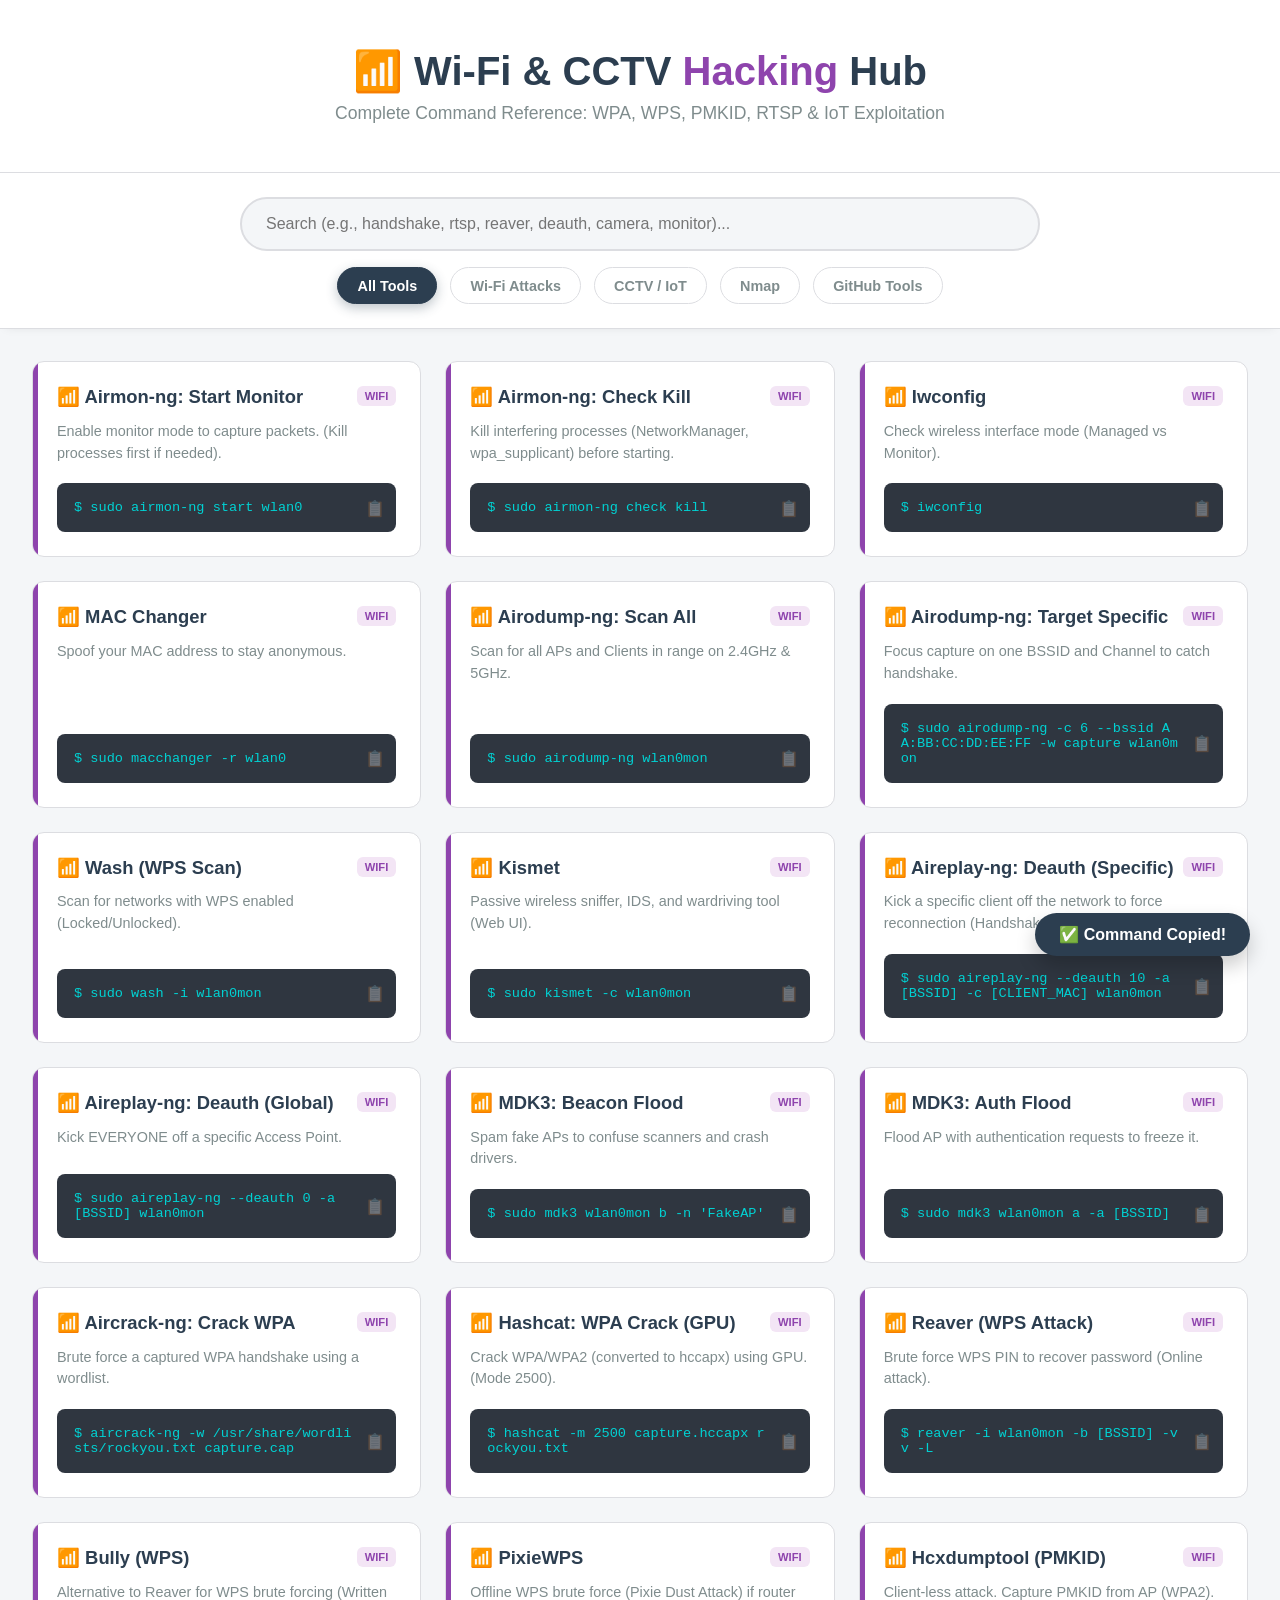
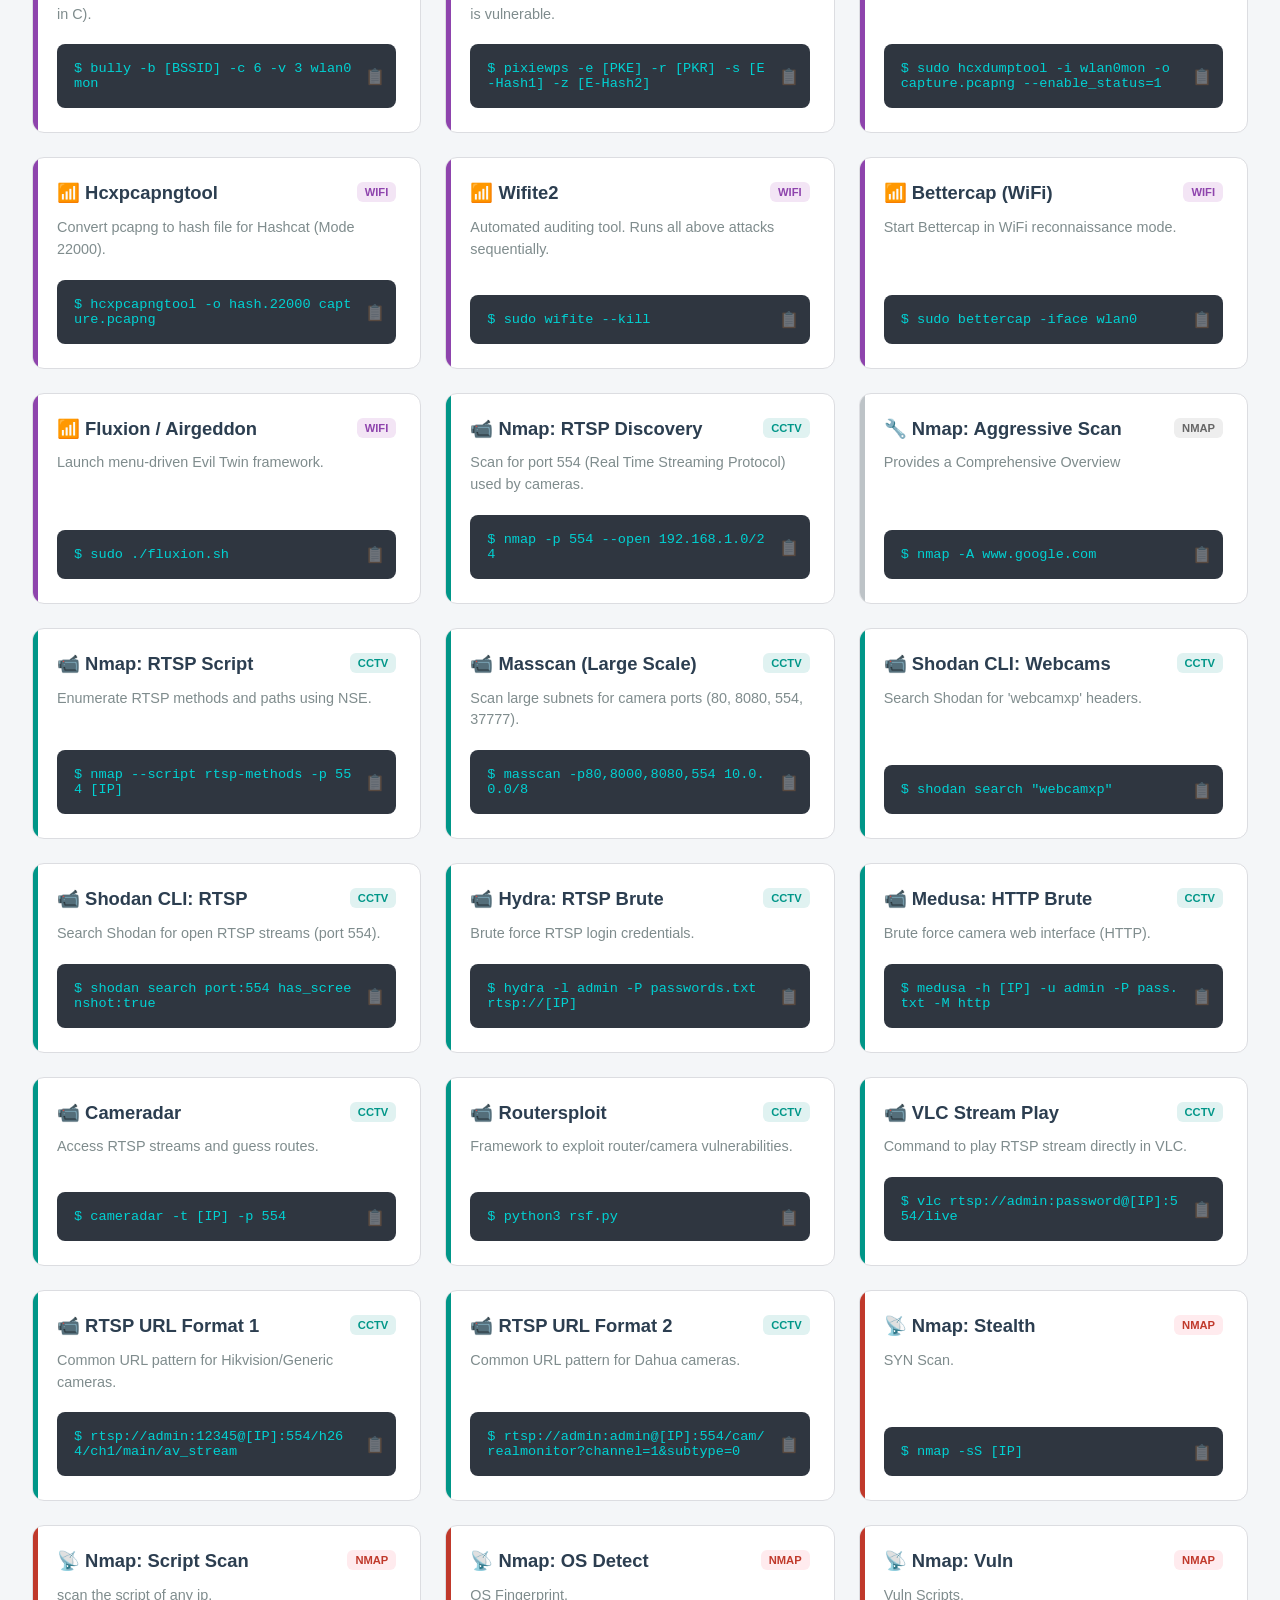
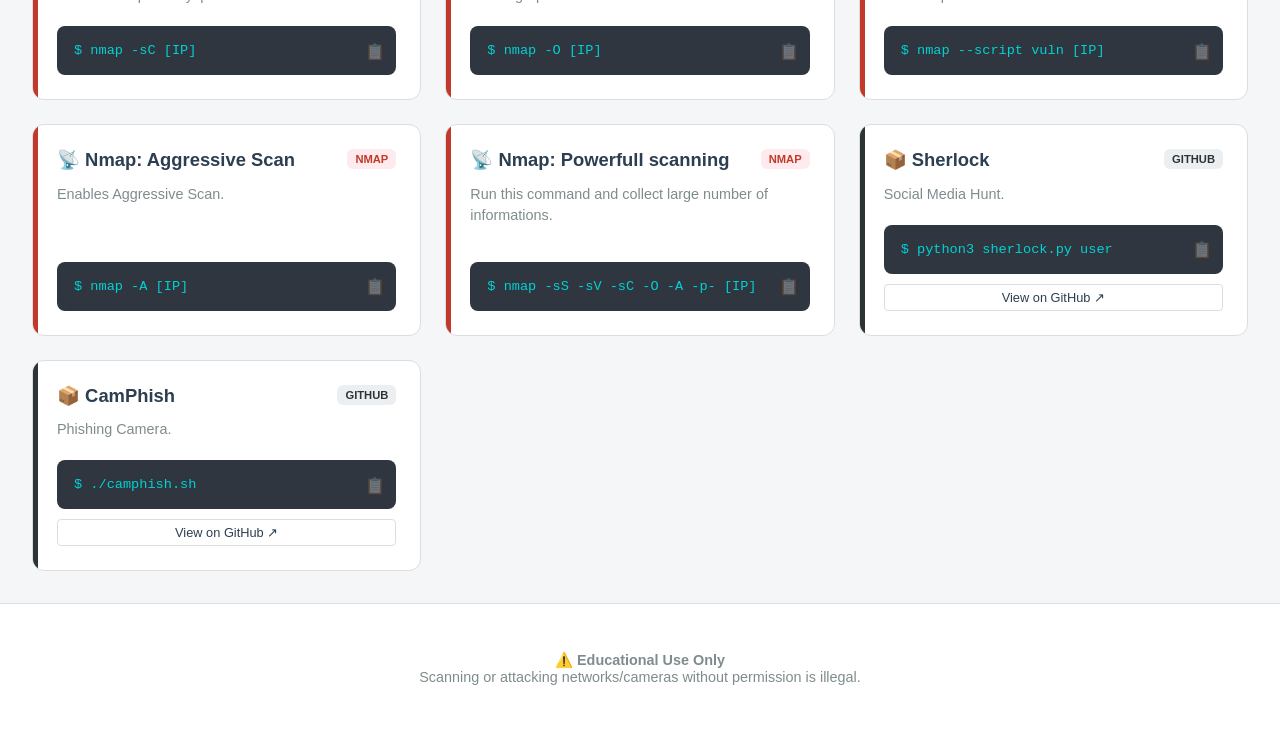
==== index.html @ 90a36745 "Update index.html" ====
<!DOCTYPE html>
<html lang="en">
<head>
    <meta charset="UTF-8">
    <meta name="viewport" content="width=device-width, initial-scale=1.0">
    <title>Ultimate Wi-Fi & CCTV Hacking Command Hub</title>
    <style>
        :root {
            --bg: #f4f6f8;
            --card-bg: #ffffff;
            --text-main: #2c3e50;
            --text-secondary: #7f8c8d;
            --primary: #8e44ad; /* Purple for WiFi/Radio vibe */
            --accent: #e74c3c;
            --border: #dcdde1;
            --code-bg: #2f3640;
            --code-text: #00d2d3;
            --shadow: 0 4px 6px rgba(0,0,0,0.05);
            --font-main: -apple-system, BlinkMacSystemFont, "Segoe UI", Roboto, Helvetica, Arial, sans-serif;
            --font-mono: 'Consolas', 'Monaco', 'Courier New', monospace;
        }

        * { box-sizing: border-box; margin: 0; padding: 0; }

        body {
            background-color: var(--bg);
            color: var(--text-main);
            font-family: var(--font-main);
            display: flex;
            flex-direction: column;
            min-height: 100vh;
        }

        /* Header */
        header {
            background: #fff;
            padding: 3rem 1rem;
            text-align: center;
            border-bottom: 1px solid var(--border);
            box-shadow: 0 2px 15px rgba(0,0,0,0.03);
        }

        h1 { font-size: 2.5rem; margin-bottom: 0.5rem; color: var(--text-main); font-weight: 800; }
        h1 span { color: var(--primary); }
        .subtitle { color: var(--text-secondary); font-size: 1.1rem; }

        /* Controls */
        .controls {
            background: #fff;
            padding: 1.5rem;
            position: sticky;
            top: 0;
            z-index: 100;
            border-bottom: 1px solid var(--border);
            box-shadow: 0 4px 10px -6px rgba(0,0,0,0.1);
        }

        .search-box {
            max-width: 800px;
            margin: 0 auto 1rem auto;
        }

        input[type="text"] {
            width: 100%;
            padding: 1rem 1.5rem;
            border: 2px solid var(--border);
            border-radius: 50px;
            font-size: 1rem;
            outline: none;
            transition: 0.3s;
            background: var(--bg);
        }

        input[type="text"]:focus {
            border-color: var(--primary);
            background: #fff;
            box-shadow: 0 0 0 4px rgba(142, 68, 173, 0.15);
        }

        .filters {
            display: flex;
            justify-content: center;
            flex-wrap: wrap;
            gap: 0.8rem;
        }

        .filter-btn {
            background: transparent;
            border: 1px solid var(--border);
            color: var(--text-secondary);
            padding: 0.6rem 1.2rem;
            border-radius: 30px;
            cursor: pointer;
            font-size: 0.9rem;
            font-weight: 600;
            transition: all 0.2s;
        }

        .filter-btn:hover { background: #f1f2f6; color: var(--text-main); }
        
        .filter-btn.active {
            background: var(--text-main);
            color: #fff;
            border-color: var(--text-main);
            box-shadow: 0 4px 12px rgba(44, 62, 80, 0.3);
        }

        /* Grid */
        main {
            flex: 1;
            padding: 2rem;
            max-width: 1600px;
            margin: 0 auto;
            width: 100%;
        }

        .grid {
            display: grid;
            grid-template-columns: repeat(auto-fill, minmax(380px, 1fr));
            gap: 1.5rem;
        }

        .card {
            background: var(--card-bg);
            border-radius: 12px;
            border: 1px solid var(--border);
            padding: 1.5rem;
            display: flex;
            flex-direction: column;
            transition: transform 0.2s, box-shadow 0.2s;
            position: relative;
            overflow: hidden;
        }

        .card:hover {
            transform: translateY(-5px);
            box-shadow: var(--shadow);
            border-color: #bdc3c7;
        }

        .card::before {
            content: '';
            position: absolute;
            left: 0; top: 0; bottom: 0;
            width: 5px;
            background: #bdc3c7;
        }

        .card-header {
            display: flex;
            justify-content: space-between;
            align-items: flex-start;
            margin-bottom: 0.8rem;
        }

        .tool-name {
            font-weight: 700;
            font-size: 1.15rem;
            color: var(--text-main);
            display: flex;
            align-items: center;
            gap: 0.5rem;
        }

        .tag {
            font-size: 0.7rem;
            padding: 4px 8px;
            border-radius: 6px;
            background: #eee;
            color: #666;
            font-weight: 700;
            text-transform: uppercase;
        }

        .desc {
            font-size: 0.9rem;
            color: var(--text-secondary);
            margin-bottom: 1.2rem;
            line-height: 1.5;
            flex-grow: 1;
        }

        /* Code Box */
        .code-box {
            background: var(--code-bg);
            border-radius: 8px;
            padding: 1rem;
            position: relative;
            cursor: pointer;
            transition: 0.2s;
            border: 1px solid transparent;
        }

        .code-box:hover { 
            border-color: var(--primary); 
            box-shadow: 0 4px 12px rgba(0,0,0,0.2); 
        }

        .code-text {
            font-family: var(--font-mono);
            font-size: 0.85rem;
            color: var(--code-text);
            word-break: break-all;
            display: block;
            margin-right: 20px;
        }

        .copy-icon {
            position: absolute;
            top: 50%; right: 10px;
            transform: translateY(-50%);
            color: rgba(255,255,255,0.3);
            font-size: 1rem;
        }
        .code-box:hover .copy-icon { color: #fff; }

        /* Links */
        .link-btn {
            display: inline-block;
            margin-top: 10px;
            font-size: 0.8rem;
            text-decoration: none;
            color: var(--text-main);
            border: 1px solid var(--border);
            padding: 5px 10px;
            border-radius: 4px;
            text-align: center;
        }
        .link-btn:hover { background: #f1f2f6; }

        /* Toast */
        .toast {
            position: fixed;
            bottom: 30px; right: 30px;
            background: var(--text-main);
            color: #fff;
            padding: 12px 24px;
            border-radius: 50px;
            font-weight: 600;
            transform: translateY(200%);
            transition: 0.3s;
            z-index: 2000;
            box-shadow: 0 10px 20px rgba(0,0,0,0.2);
        }
        .toast.show { transform: translateY(0); }

        footer {
            text-align: center;
            padding: 3rem;
            color: var(--text-secondary);
            font-size: 0.9rem;
            background: #fff;
            border-top: 1px solid var(--border);
        }

        /* Specific Colors */
        .cat-wifi .tag { background: #f3e5f5; color: #8e44ad; }
        .cat-wifi::before { background: #8e44ad; }

        .cat-cctv .tag { background: #e0f2f1; color: #009688; }
        .cat-cctv::before { background: #009688; }

        .cat-nmap .tag { background: #ffebee; color: #c0392b; }
        .cat-nmap::before { background: #c0392b; }

        .cat-github .tag { background: #eceff1; color: #2d3436; }
        .cat-github::before { background: #2d3436; }

        @media (max-width: 768px) {
            .grid { grid-template-columns: 1fr; }
            .filters { flex-wrap: nowrap; overflow-x: auto; justify-content: flex-start; }
            h1 { font-size: 1.8rem; }
        }
    </style>
</head>
<body>

    <header>
        <h1>📶 Wi-Fi & CCTV <span>Hacking</span> Hub</h1>
        <p class="subtitle">Complete Command Reference: WPA, WPS, PMKID, RTSP & IoT Exploitation</p>
    </header>

    <div class="controls">
        <div class="search-box">
            <input type="text" id="searchInput" placeholder="Search (e.g., handshake, rtsp, reaver, deauth, camera, monitor)...">
        </div>
        <div class="filters" id="filters">
            <button class="filter-btn active" data-filter="all">All Tools</button>
            <button class="filter-btn" data-filter="wifi">Wi-Fi Attacks</button>
            <button class="filter-btn" data-filter="cctv">CCTV / IoT</button>
            <button class="filter-btn" data-filter="nmap">Nmap</button>
            <button class="filter-btn" data-filter="github">GitHub Tools</button>
        </div>
    </div>

    <main>
        <div class="grid" id="grid">
            <!-- Content Injected Here -->
        </div>
    </main>

    <div id="toast" class="toast">✅ Command Copied!</div>

    <footer>
        <p><strong>⚠️ Educational Use Only</strong><br>Scanning or attacking networks/cameras without permission is illegal.</p>
    </footer>

    <script>
        const tools = [
            /* =========================================
               WI-FI HACKING (COMPLETE KILL CHAIN)
            ========================================= */
            // --- MONITOR MODE & PREP ---
            {
                name: "Airmon-ng: Start Monitor",
                cat: "wifi",
                desc: "Enable monitor mode to capture packets. (Kill processes first if needed).",
                usage: "sudo airmon-ng start wlan0"
            },
            {
                name: "Airmon-ng: Check Kill",
                cat: "wifi",
                desc: "Kill interfering processes (NetworkManager, wpa_supplicant) before starting.",
                usage: "sudo airmon-ng check kill"
            },
            {
                name: "Iwconfig",
                cat: "wifi",
                desc: "Check wireless interface mode (Managed vs Monitor).",
                usage: "iwconfig"
            },
            {
                name: "MAC Changer",
                cat: "wifi",
                desc: "Spoof your MAC address to stay anonymous.",
                usage: "sudo macchanger -r wlan0"
            },

            // --- SCANNING & DISCOVERY ---
            {
                name: "Airodump-ng: Scan All",
                cat: "wifi",
                desc: "Scan for all APs and Clients in range on 2.4GHz & 5GHz.",
                usage: "sudo airodump-ng wlan0mon"
            },
            {
                name: "Airodump-ng: Target Specific",
                cat: "wifi",
                desc: "Focus capture on one BSSID and Channel to catch handshake.",
                usage: "sudo airodump-ng -c 6 --bssid AA:BB:CC:DD:EE:FF -w capture wlan0mon"
            },
            {
                name: "Wash (WPS Scan)",
                cat: "wifi",
                desc: "Scan for networks with WPS enabled (Locked/Unlocked).",
                usage: "sudo wash -i wlan0mon"
            },
            {
                name: "Kismet",
                cat: "wifi",
                desc: "Passive wireless sniffer, IDS, and wardriving tool (Web UI).",
                usage: "sudo kismet -c wlan0mon"
            },

            // --- ATTACKS (DEAUTH / DOS) ---
            {
                name: "Aireplay-ng: Deauth (Specific)",
                cat: "wifi",
                desc: "Kick a specific client off the network to force reconnection (Handshake).",
                usage: "sudo aireplay-ng --deauth 10 -a [BSSID] -c [CLIENT_MAC] wlan0mon"
            },
            {
                name: "Aireplay-ng: Deauth (Global)",
                cat: "wifi",
                desc: "Kick EVERYONE off a specific Access Point.",
                usage: "sudo aireplay-ng --deauth 0 -a [BSSID] wlan0mon"
            },
            {
                name: "MDK3: Beacon Flood",
                cat: "wifi",
                desc: "Spam fake APs to confuse scanners and crash drivers.",
                usage: "sudo mdk3 wlan0mon b -n 'FakeAP'"
            },
            {
                name: "MDK3: Auth Flood",
                cat: "wifi",
                desc: "Flood AP with authentication requests to freeze it.",
                usage: "sudo mdk3 wlan0mon a -a [BSSID]"
            },

            // --- CRACKING (WPA/WPS) ---
            {
                name: "Aircrack-ng: Crack WPA",
                cat: "wifi",
                desc: "Brute force a captured WPA handshake using a wordlist.",
                usage: "aircrack-ng -w /usr/share/wordlists/rockyou.txt capture.cap"
            },
            {
                name: "Hashcat: WPA Crack (GPU)",
                cat: "wifi",
                desc: "Crack WPA/WPA2 (converted to hccapx) using GPU. (Mode 2500).",
                usage: "hashcat -m 2500 capture.hccapx rockyou.txt"
            },
            {
                name: "Reaver (WPS Attack)",
                cat: "wifi",
                desc: "Brute force WPS PIN to recover password (Online attack).",
                usage: "reaver -i wlan0mon -b [BSSID] -vv -L"
            },
            {
                name: "Bully (WPS)",
                cat: "wifi",
                desc: "Alternative to Reaver for WPS brute forcing (Written in C).",
                usage: "bully -b [BSSID] -c 6 -v 3 wlan0mon"
            },
            {
                name: "PixieWPS",
                cat: "wifi",
                desc: "Offline WPS brute force (Pixie Dust Attack) if router is vulnerable.",
                usage: "pixiewps -e [PKE] -r [PKR] -s [E-Hash1] -z [E-Hash2]"
            },

            // --- ADVANCED (PMKID / EVIL TWIN) ---
            {
                name: "Hcxdumptool (PMKID)",
                cat: "wifi",
                desc: "Client-less attack. Capture PMKID from AP (WPA2).",
                usage: "sudo hcxdumptool -i wlan0mon -o capture.pcapng --enable_status=1"
            },
            {
                name: "Hcxpcapngtool",
                cat: "wifi",
                desc: "Convert pcapng to hash file for Hashcat (Mode 22000).",
                usage: "hcxpcapngtool -o hash.22000 capture.pcapng"
            },
            {
                name: "Wifite2",
                cat: "wifi",
                desc: "Automated auditing tool. Runs all above attacks sequentially.",
                usage: "sudo wifite --kill"
            },
            {
                name: "Bettercap (WiFi)",
                cat: "wifi",
                desc: "Start Bettercap in WiFi reconnaissance mode.",
                usage: "sudo bettercap -iface wlan0"
            },
            {
                name: "Fluxion / Airgeddon",
                cat: "wifi",
                desc: "Launch menu-driven Evil Twin framework.",
                usage: "sudo ./fluxion.sh"
            },

            /* =========================================
               CCTV & IOT CAMERA HACKING
            ========================================= */
            // --- DISCOVERY ---
            {
                name: "Nmap: RTSP Discovery",
                cat: "cctv",
                desc: "Scan for port 554 (Real Time Streaming Protocol) used by cameras.",
                usage: "nmap -p 554 --open 192.168.1.0/24"
            },
            {
                name: "Nmap: Aggressive Scan",
                cat: "Nmap",
                desc: "Provides a Comprehensive Overview",
                usage: "nmap -A www.google.com"
            },      
            {
                name: "Nmap: RTSP Script",
                cat: "cctv",
                desc: "Enumerate RTSP methods and paths using NSE.",
                usage: "nmap --script rtsp-methods -p 554 [IP]"
            },
            {
                name: "Masscan (Large Scale)",
                cat: "cctv",
                desc: "Scan large subnets for camera ports (80, 8080, 554, 37777).",
                usage: "masscan -p80,8000,8080,554 10.0.0.0/8"
            },
            {
                name: "Shodan CLI: Webcams",
                cat: "cctv",
                desc: "Search Shodan for 'webcamxp' headers.",
                usage: "shodan search \"webcamxp\""
            },
            {
                name: "Shodan CLI: RTSP",
                cat: "cctv",
                desc: "Search Shodan for open RTSP streams (port 554).",
                usage: "shodan search port:554 has_screenshot:true"
            },

            // --- ATTACK & ACCESS ---
            {
                name: "Hydra: RTSP Brute",
                cat: "cctv",
                desc: "Brute force RTSP login credentials.",
                usage: "hydra -l admin -P passwords.txt rtsp://[IP]"
            },
            {
                name: "Medusa: HTTP Brute",
                cat: "cctv",
                desc: "Brute force camera web interface (HTTP).",
                usage: "medusa -h [IP] -u admin -P pass.txt -M http"
            },
            {
                name: "Cameradar",
                cat: "cctv",
                desc: "Access RTSP streams and guess routes.",
                usage: "cameradar -t [IP] -p 554"
            },
            {
                name: "Routersploit",
                cat: "cctv",
                desc: "Framework to exploit router/camera vulnerabilities.",
                usage: "python3 rsf.py"
            },
            {
                name: "VLC Stream Play",
                cat: "cctv",
                desc: "Command to play RTSP stream directly in VLC.",
                usage: "vlc rtsp://admin:password@[IP]:554/live"
            },
            {
                name: "RTSP URL Format 1",
                cat: "cctv",
                desc: "Common URL pattern for Hikvision/Generic cameras.",
                usage: "rtsp://admin:12345@[IP]:554/h264/ch1/main/av_stream"
            },
            {
                name: "RTSP URL Format 2",
                cat: "cctv",
                desc: "Common URL pattern for Dahua cameras.",
                usage: "rtsp://admin:admin@[IP]:554/cam/realmonitor?channel=1&subtype=0"
            },

            /* =========================================
               NMAP & GITHUB (Summarized for context)
            ========================================= */
            { name: "Nmap: Stealth", cat: "nmap", desc: "SYN Scan.", usage: "nmap -sS [IP]" },
            { name: "Nmap: Script Scan", cat: "nmap", desc: "scan the script of any ip.", usage: "nmap -sC [IP]" },
            { name: "Nmap: OS Detect", cat: "nmap", desc: "OS Fingerprint.", usage: "nmap -O [IP]" },
            { name: "Nmap: Vuln", cat: "nmap", desc: "Vuln Scripts.", usage: "nmap --script vuln [IP]" },
            { name: "Nmap: Aggressive Scan", cat: "nmap", desc: "Enables Aggressive Scan.", usage: "nmap -A [IP]" },
            { name: "Nmap: Powerfull scanning", cat: "nmap", desc: "Run this command and collect large number of informations.", usage: "nmap -sS -sV -sC -O -A -p- [IP]" },
            { name: "Sherlock", cat: "github", desc: "Social Media Hunt.", usage: "python3 sherlock.py user", link: "https://github.com/sherlock-project/sherlock" },
            { name: "CamPhish", cat: "github", desc: "Phishing Camera.", usage: "./camphish.sh", link: "https://github.com/techchipnet/CamPhish" }
         ]
        // --- Logic ---
        const grid = document.getElementById('grid');
        const searchInput = document.getElementById('searchInput');
        const filters = document.querySelectorAll('.filter-btn');
        const toast = document.getElementById('toast');
        let activeFilter = 'all';

        render(tools);

        filters.forEach(btn => {
            btn.addEventListener('click', () => {
                filters.forEach(b => b.classList.remove('active'));
                btn.classList.add('active');
                activeFilter = btn.getAttribute('data-filter');
                filterItems();
            });
        });

        searchInput.addEventListener('input', filterItems);

        function filterItems() {
            const term = searchInput.value.toLowerCase().trim();
            const filtered = tools.filter(item => {
                const matchesCat = activeFilter === 'all' || item.cat === activeFilter;
                const matchesText = item.name.toLowerCase().includes(term) || 
                                    item.desc.toLowerCase().includes(term) ||
                                    item.usage.toLowerCase().includes(term);
                return matchesCat && matchesText;
            });
            render(filtered);
        }

        function render(items) {
            grid.innerHTML = '';
            
            if(items.length === 0) {
                grid.innerHTML = `<div style="grid-column: 1/-1; text-align: center; padding: 2rem; color: #999;"><h3>No tools found.</h3></div>`;
                return;
            }

            items.forEach(item => {
                const div = document.createElement('div');
                div.className = `card cat-${item.cat}`;
                
                let icon = '🔧';
                if(item.cat === 'wifi') icon = '📶';
                if(item.cat === 'cctv') icon = '📹';
                if(item.cat === 'nmap') icon = '📡';
                if(item.cat === 'github') icon = '📦';

                const linkHtml = item.link ? `<a href="${item.link}" target="_blank" class="link-btn">View on GitHub ↗</a>` : '';

                div.innerHTML = `
                    <div class="card-header">
                        <div class="tool-name">${icon} ${item.name}</div>
                        <span class="tag">${item.cat.toUpperCase()}</span>
                    </div>
                    <div class="desc">${item.desc}</div>
                    <div class="code-box" onclick="copy('${item.usage.replace(/'/g, "\\'")}')">
                        <code class="code-text">$ ${item.usage}</code>
                        <span class="copy-icon">📋</span>
                    </div>
                    ${linkHtml}
                `;
                grid.appendChild(div);
            });
        }

        function copy(text) {
            const ta = document.createElement('textarea');
            ta.value = text;
            document.body.appendChild(ta);
            ta.select();
            document.execCommand('copy');
            document.body.removeChild(ta);
            toast.classList.add('show');
            setTimeout(() => toast.classList.remove('show'), 2000);
        }
    </script>
</body>
</html>
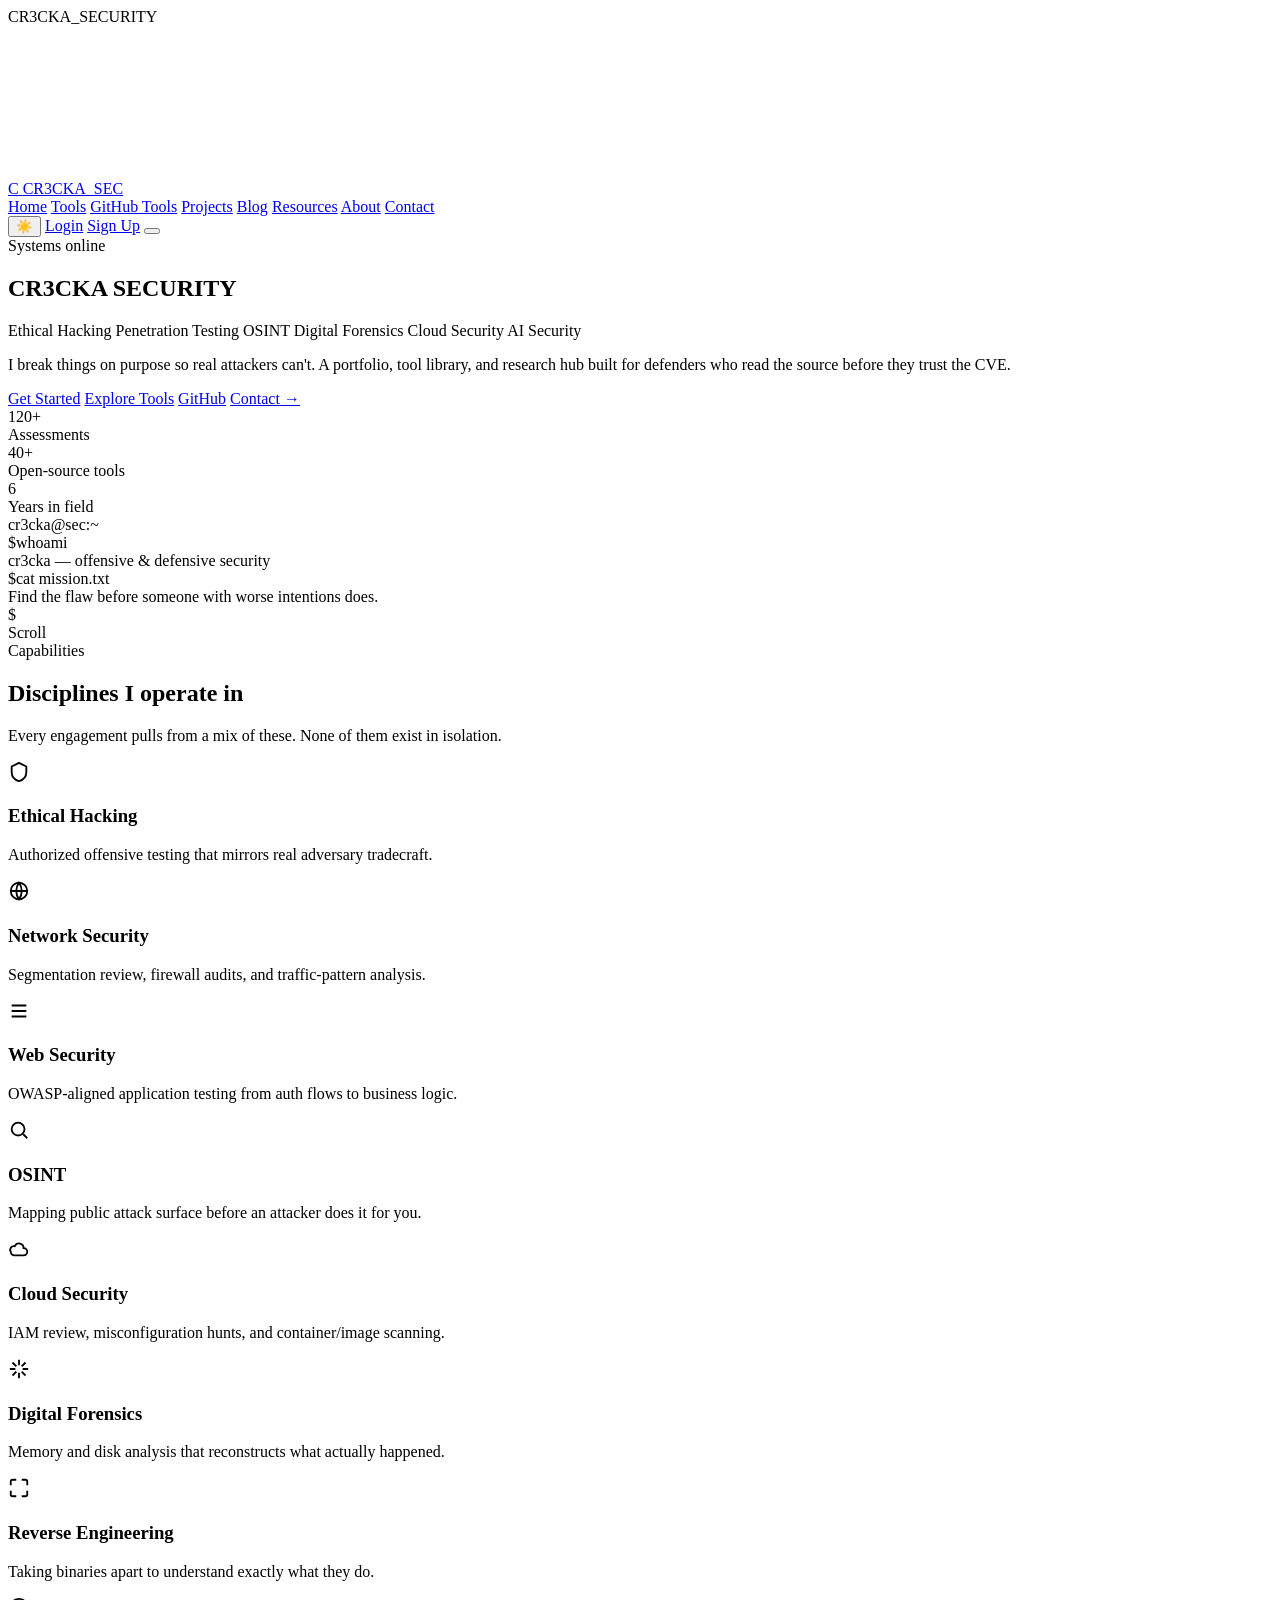
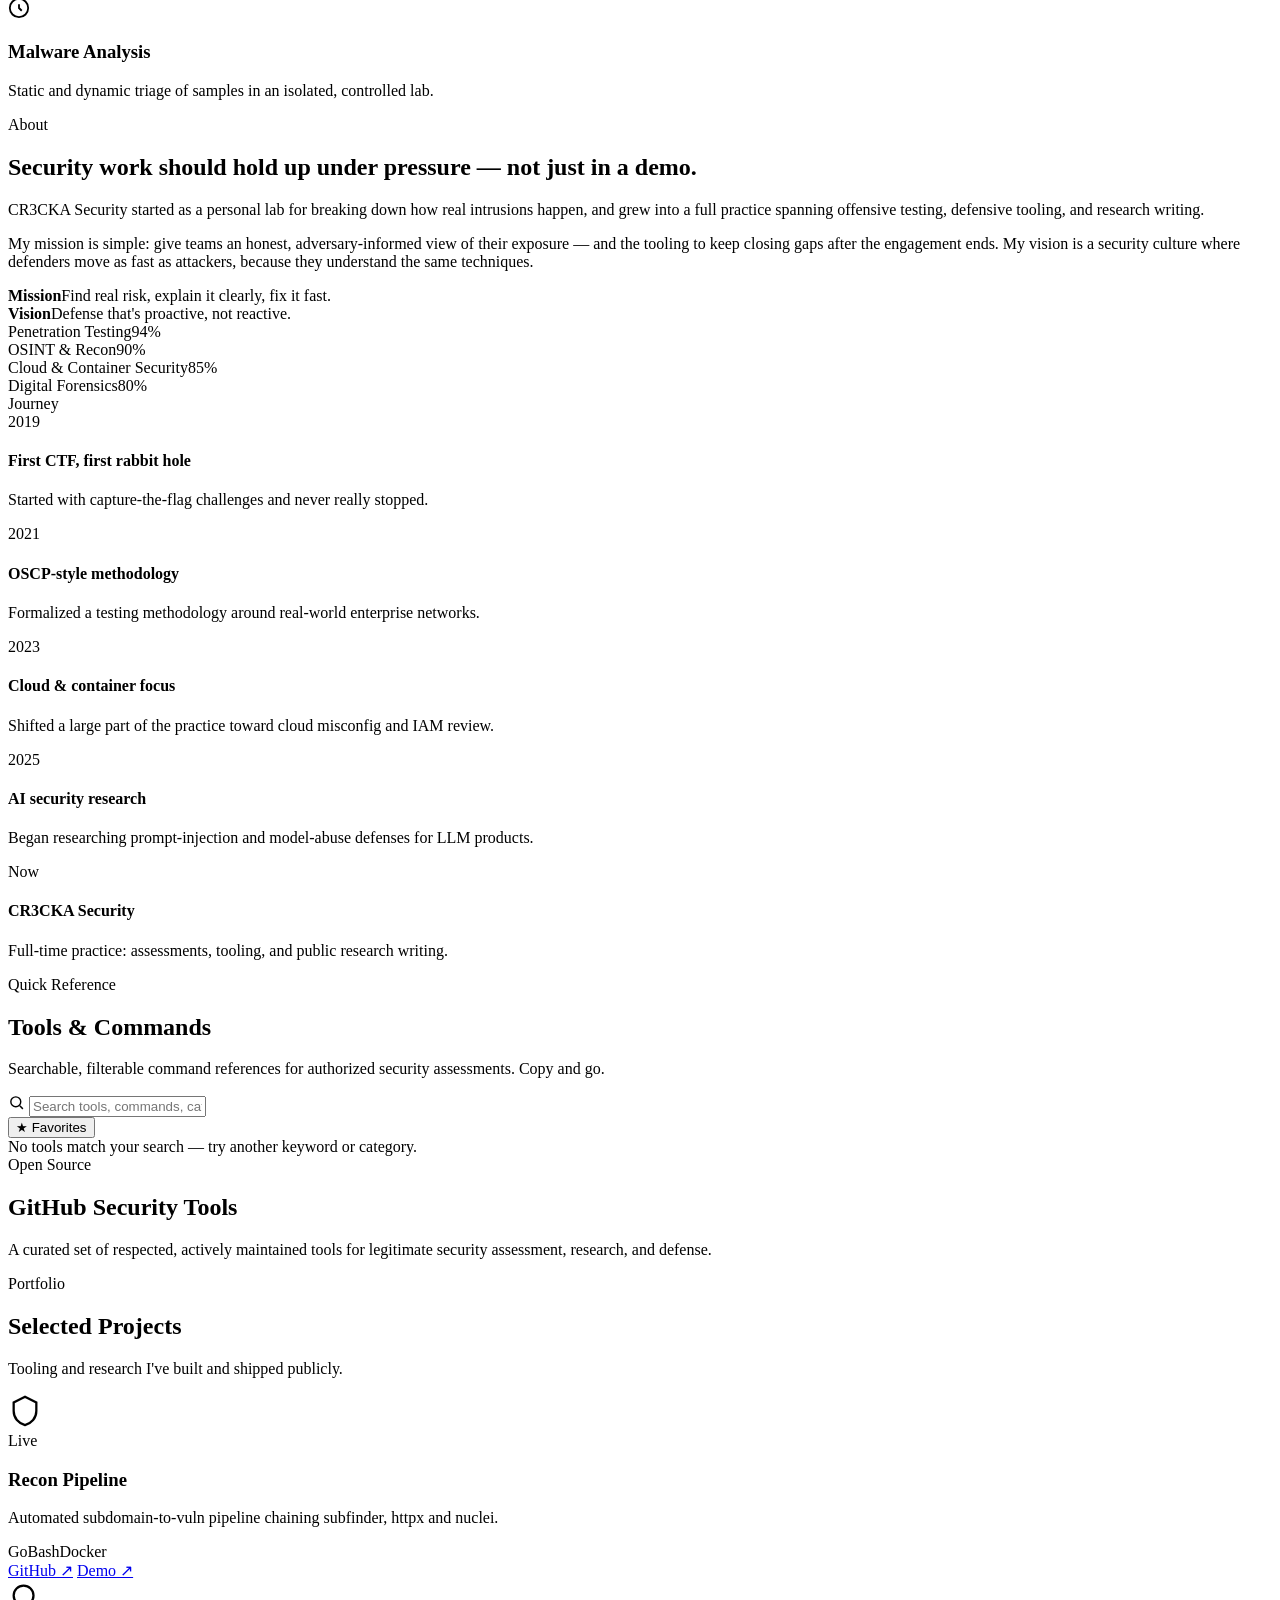
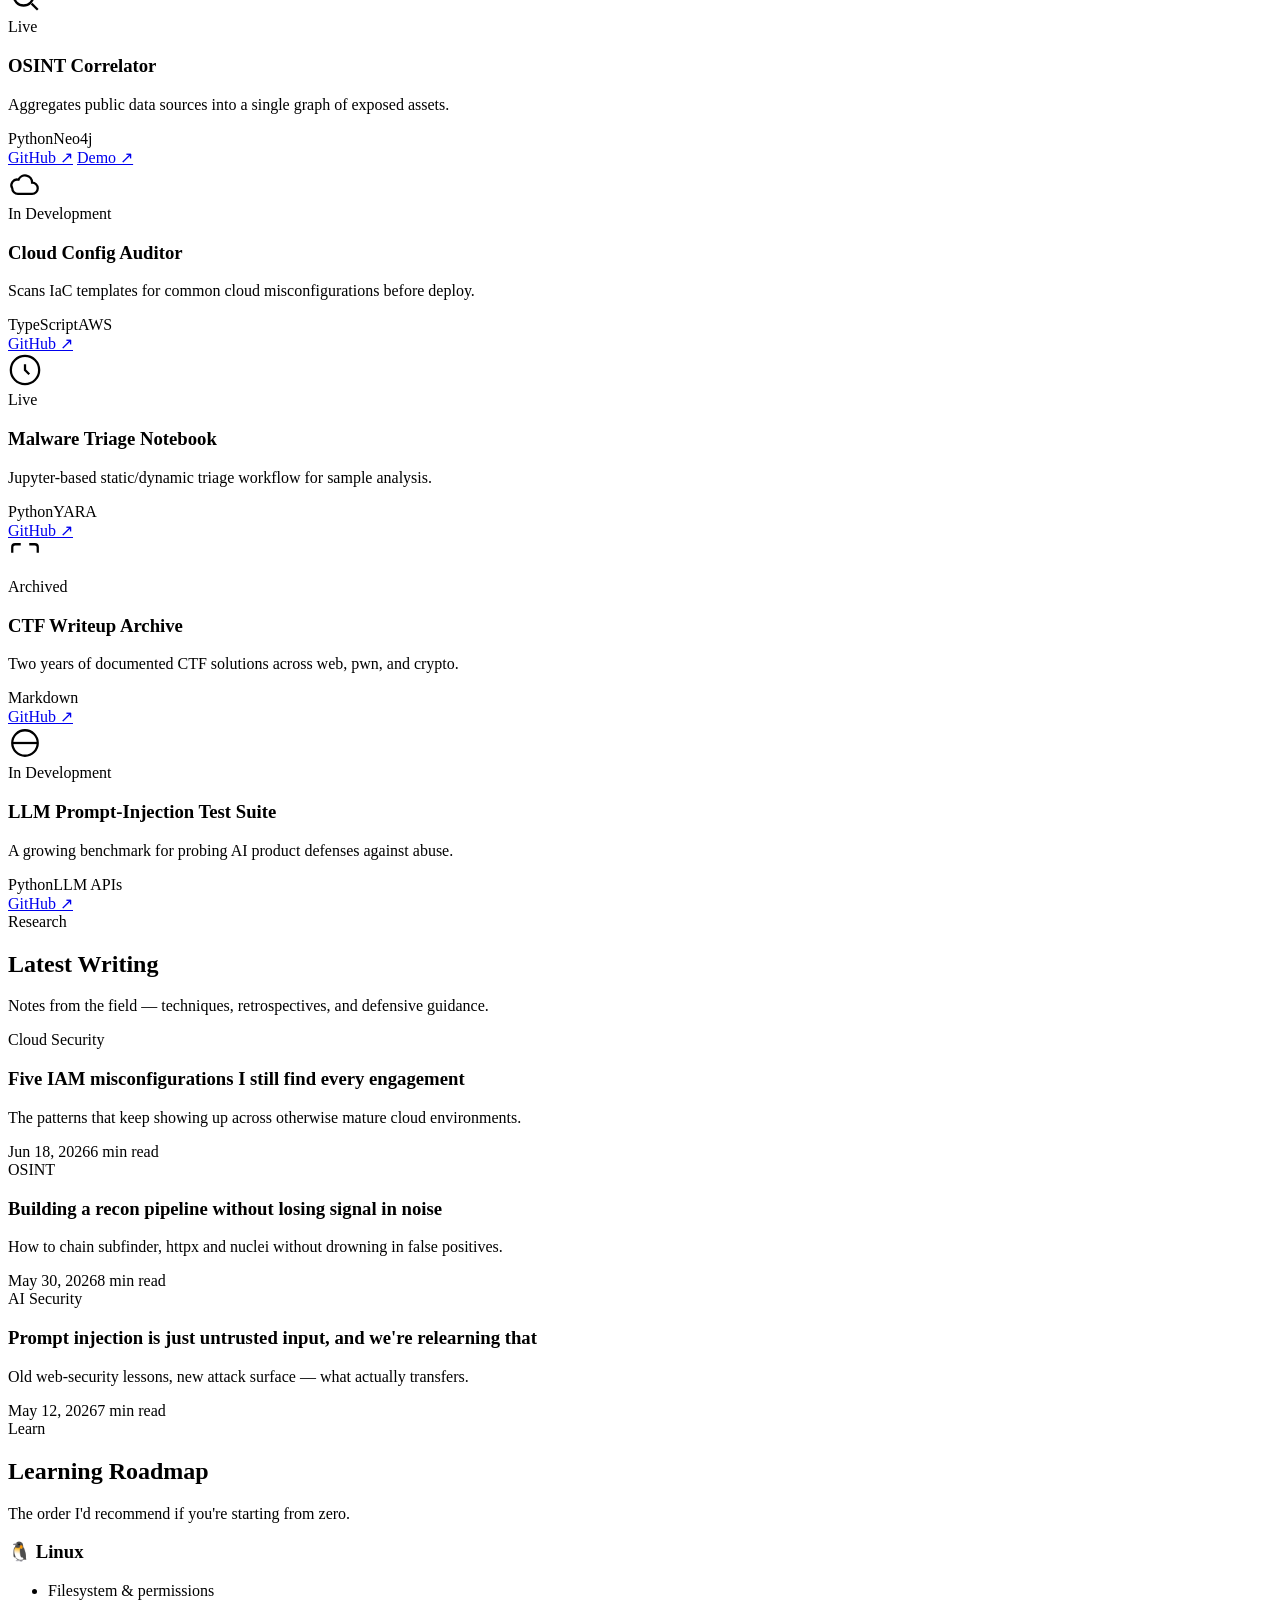
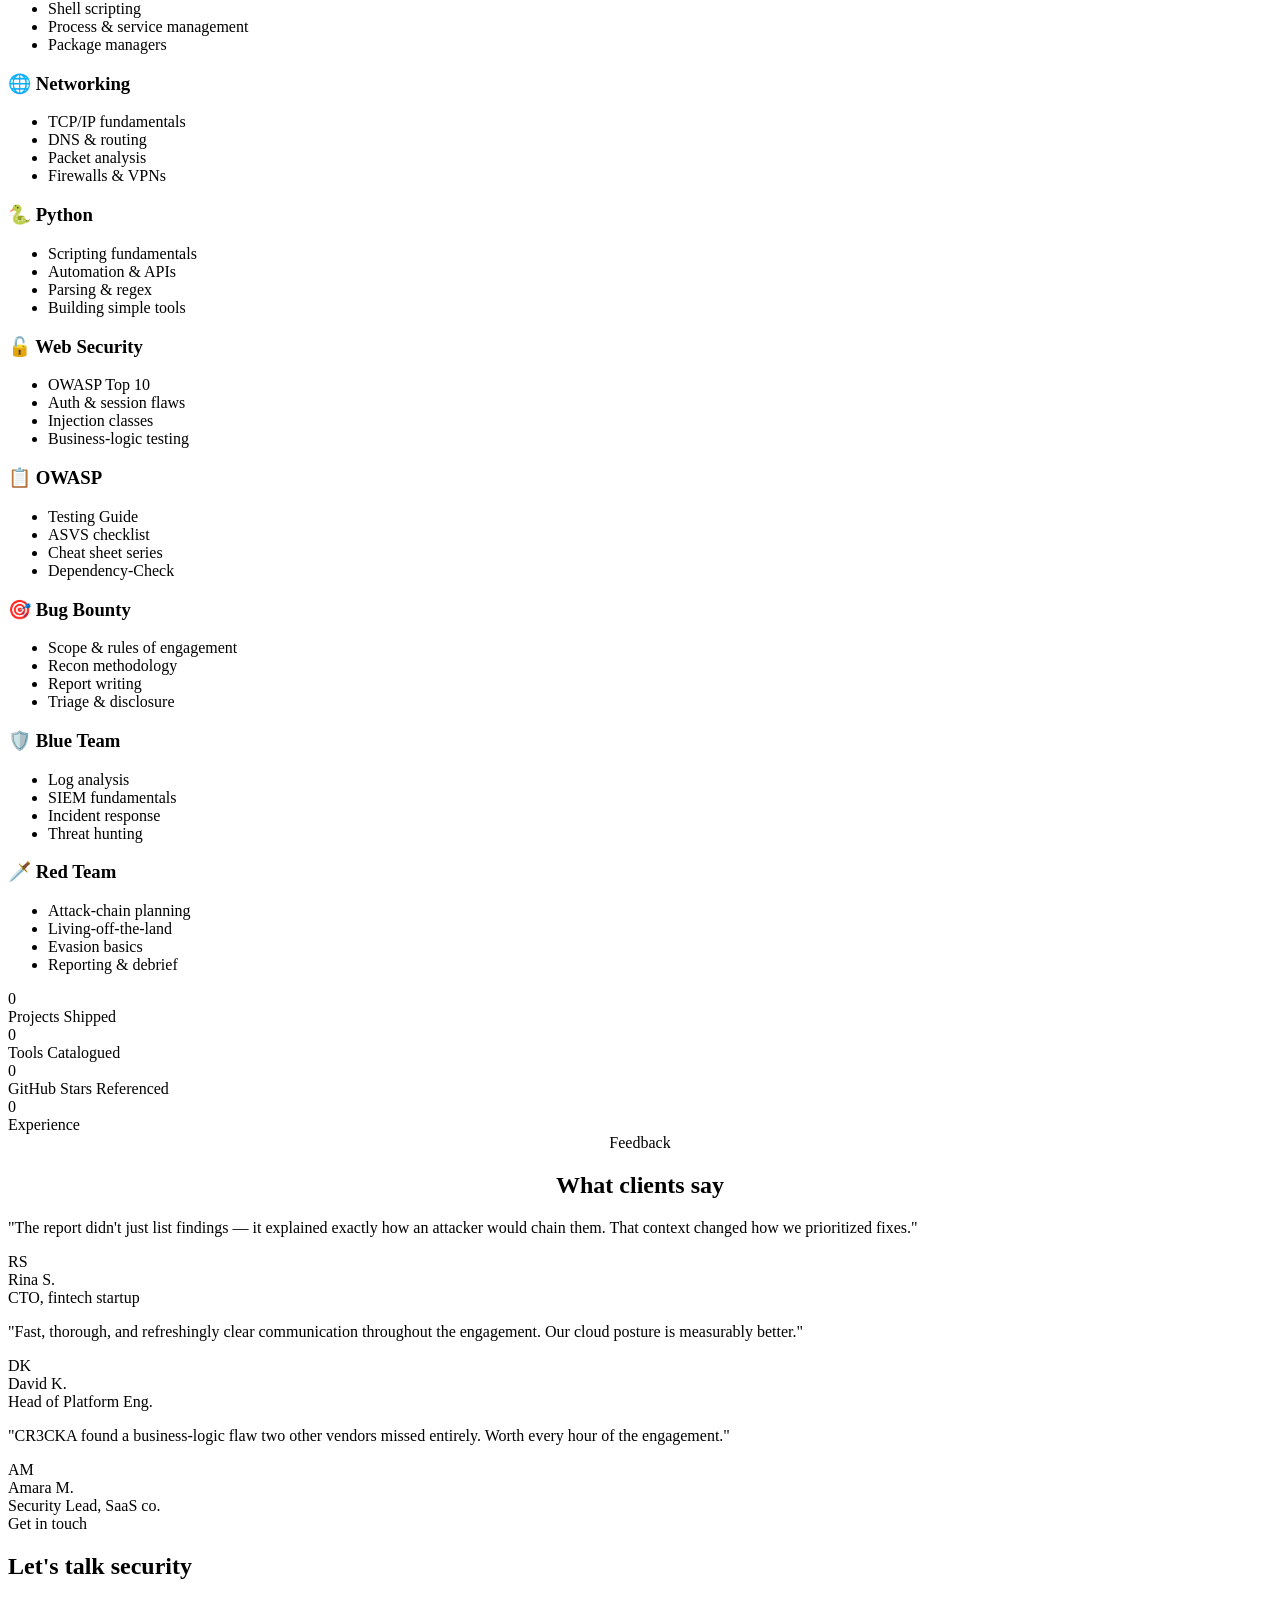
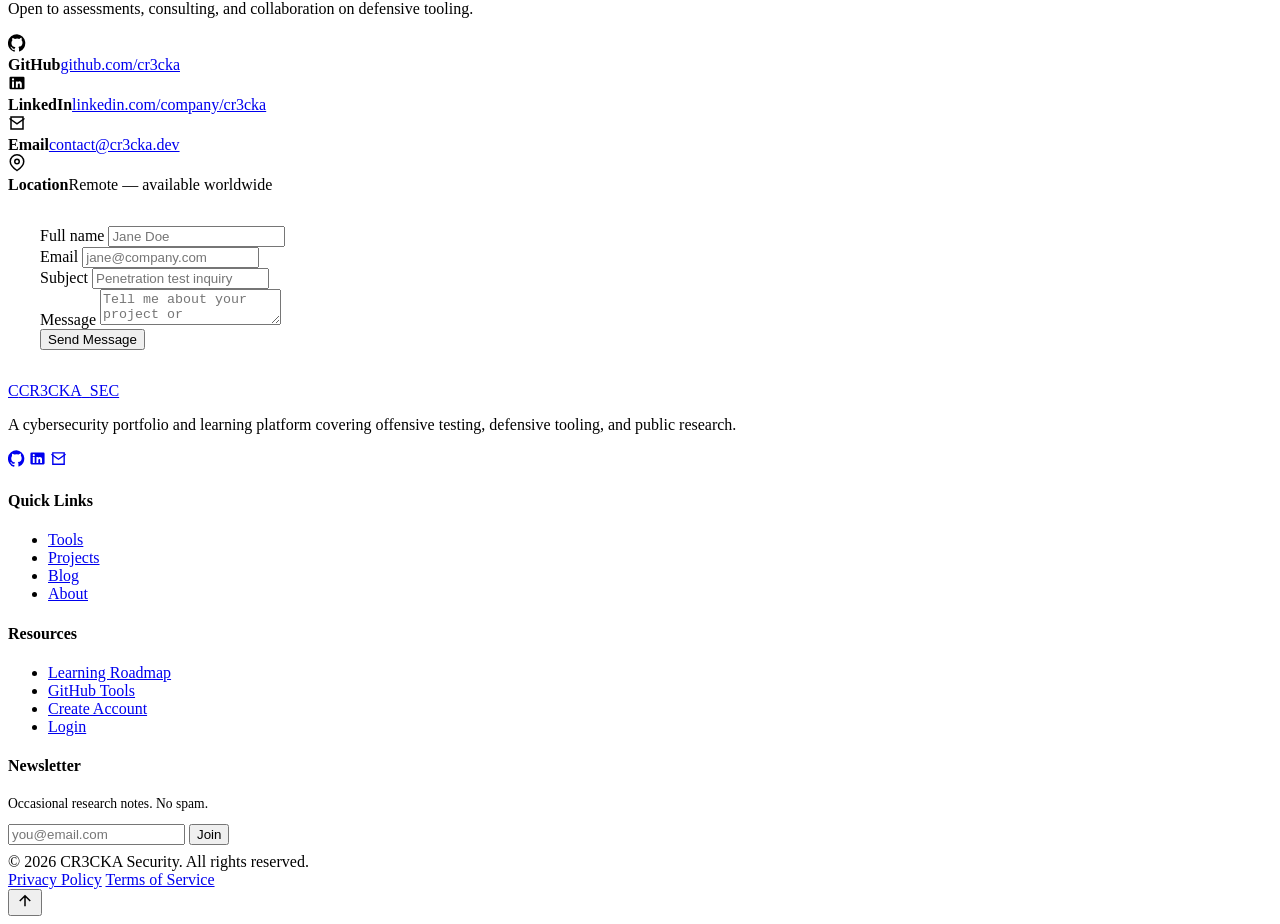
==== commit 0c676bf7: "Add files via upload" ====
--- a/index.html
+++ b/index.html
@@ -1,632 +1,664 @@
 <!DOCTYPE html>
 <html lang="en">
 <head>
-    <meta charset="UTF-8">
-    <meta name="viewport" content="width=device-width, initial-scale=1.0">
-    <title>Ultimate Wi-Fi & CCTV Hacking Command Hub</title>
-    <style>
-        :root {
-            --bg: #f4f6f8;
-            --card-bg: #ffffff;
-            --text-main: #2c3e50;
-            --text-secondary: #7f8c8d;
-            --primary: #8e44ad; /* Purple for WiFi/Radio vibe */
-            --accent: #e74c3c;
-            --border: #dcdde1;
-            --code-bg: #2f3640;
-            --code-text: #00d2d3;
-            --shadow: 0 4px 6px rgba(0,0,0,0.05);
-            --font-main: -apple-system, BlinkMacSystemFont, "Segoe UI", Roboto, Helvetica, Arial, sans-serif;
-            --font-mono: 'Consolas', 'Monaco', 'Courier New', monospace;
-        }
-
-        * { box-sizing: border-box; margin: 0; padding: 0; }
-
-        body {
-            background-color: var(--bg);
-            color: var(--text-main);
-            font-family: var(--font-main);
-            display: flex;
-            flex-direction: column;
-            min-height: 100vh;
-        }
-
-        /* Header */
-        header {
-            background: #fff;
-            padding: 3rem 1rem;
-            text-align: center;
-            border-bottom: 1px solid var(--border);
-            box-shadow: 0 2px 15px rgba(0,0,0,0.03);
-        }
-
-        h1 { font-size: 2.5rem; margin-bottom: 0.5rem; color: var(--text-main); font-weight: 800; }
-        h1 span { color: var(--primary); }
-        .subtitle { color: var(--text-secondary); font-size: 1.1rem; }
-
-        /* Controls */
-        .controls {
-            background: #fff;
-            padding: 1.5rem;
-            position: sticky;
-            top: 0;
-            z-index: 100;
-            border-bottom: 1px solid var(--border);
-            box-shadow: 0 4px 10px -6px rgba(0,0,0,0.1);
-        }
-
-        .search-box {
-            max-width: 800px;
-            margin: 0 auto 1rem auto;
-        }
-
-        input[type="text"] {
-            width: 100%;
-            padding: 1rem 1.5rem;
-            border: 2px solid var(--border);
-            border-radius: 50px;
-            font-size: 1rem;
-            outline: none;
-            transition: 0.3s;
-            background: var(--bg);
-        }
-
-        input[type="text"]:focus {
-            border-color: var(--primary);
-            background: #fff;
-            box-shadow: 0 0 0 4px rgba(142, 68, 173, 0.15);
-        }
-
-        .filters {
-            display: flex;
-            justify-content: center;
-            flex-wrap: wrap;
-            gap: 0.8rem;
-        }
-
-        .filter-btn {
-            background: transparent;
-            border: 1px solid var(--border);
-            color: var(--text-secondary);
-            padding: 0.6rem 1.2rem;
-            border-radius: 30px;
-            cursor: pointer;
-            font-size: 0.9rem;
-            font-weight: 600;
-            transition: all 0.2s;
-        }
-
-        .filter-btn:hover { background: #f1f2f6; color: var(--text-main); }
-        
-        .filter-btn.active {
-            background: var(--text-main);
-            color: #fff;
-            border-color: var(--text-main);
-            box-shadow: 0 4px 12px rgba(44, 62, 80, 0.3);
-        }
-
-        /* Grid */
-        main {
-            flex: 1;
-            padding: 2rem;
-            max-width: 1600px;
-            margin: 0 auto;
-            width: 100%;
-        }
-
-        .grid {
-            display: grid;
-            grid-template-columns: repeat(auto-fill, minmax(380px, 1fr));
-            gap: 1.5rem;
-        }
-
-        .card {
-            background: var(--card-bg);
-            border-radius: 12px;
-            border: 1px solid var(--border);
-            padding: 1.5rem;
-            display: flex;
-            flex-direction: column;
-            transition: transform 0.2s, box-shadow 0.2s;
-            position: relative;
-            overflow: hidden;
-        }
-
-        .card:hover {
-            transform: translateY(-5px);
-            box-shadow: var(--shadow);
-            border-color: #bdc3c7;
-        }
-
-        .card::before {
-            content: '';
-            position: absolute;
-            left: 0; top: 0; bottom: 0;
-            width: 5px;
-            background: #bdc3c7;
-        }
-
-        .card-header {
-            display: flex;
-            justify-content: space-between;
-            align-items: flex-start;
-            margin-bottom: 0.8rem;
-        }
-
-        .tool-name {
-            font-weight: 700;
-            font-size: 1.15rem;
-            color: var(--text-main);
-            display: flex;
-            align-items: center;
-            gap: 0.5rem;
-        }
-
-        .tag {
-            font-size: 0.7rem;
-            padding: 4px 8px;
-            border-radius: 6px;
-            background: #eee;
-            color: #666;
-            font-weight: 700;
-            text-transform: uppercase;
-        }
-
-        .desc {
-            font-size: 0.9rem;
-            color: var(--text-secondary);
-            margin-bottom: 1.2rem;
-            line-height: 1.5;
-            flex-grow: 1;
-        }
-
-        /* Code Box */
-        .code-box {
-            background: var(--code-bg);
-            border-radius: 8px;
-            padding: 1rem;
-            position: relative;
-            cursor: pointer;
-            transition: 0.2s;
-            border: 1px solid transparent;
-        }
-
-        .code-box:hover { 
-            border-color: var(--primary); 
-            box-shadow: 0 4px 12px rgba(0,0,0,0.2); 
-        }
-
-        .code-text {
-            font-family: var(--font-mono);
-            font-size: 0.85rem;
-            color: var(--code-text);
-            word-break: break-all;
-            display: block;
-            margin-right: 20px;
-        }
-
-        .copy-icon {
-            position: absolute;
-            top: 50%; right: 10px;
-            transform: translateY(-50%);
-            color: rgba(255,255,255,0.3);
-            font-size: 1rem;
-        }
-        .code-box:hover .copy-icon { color: #fff; }
-
-        /* Links */
-        .link-btn {
-            display: inline-block;
-            margin-top: 10px;
-            font-size: 0.8rem;
-            text-decoration: none;
-            color: var(--text-main);
-            border: 1px solid var(--border);
-            padding: 5px 10px;
-            border-radius: 4px;
-            text-align: center;
-        }
-        .link-btn:hover { background: #f1f2f6; }
-
-        /* Toast */
-        .toast {
-            position: fixed;
-            bottom: 30px; right: 30px;
-            background: var(--text-main);
-            color: #fff;
-            padding: 12px 24px;
-            border-radius: 50px;
-            font-weight: 600;
-            transform: translateY(200%);
-            transition: 0.3s;
-            z-index: 2000;
-            box-shadow: 0 10px 20px rgba(0,0,0,0.2);
-        }
-        .toast.show { transform: translateY(0); }
-
-        footer {
-            text-align: center;
-            padding: 3rem;
-            color: var(--text-secondary);
-            font-size: 0.9rem;
-            background: #fff;
-            border-top: 1px solid var(--border);
-        }
-
-        /* Specific Colors */
-        .cat-wifi .tag { background: #f3e5f5; color: #8e44ad; }
-        .cat-wifi::before { background: #8e44ad; }
-
-        .cat-cctv .tag { background: #e0f2f1; color: #009688; }
-        .cat-cctv::before { background: #009688; }
-
-        .cat-nmap .tag { background: #ffebee; color: #c0392b; }
-        .cat-nmap::before { background: #c0392b; }
-
-        .cat-github .tag { background: #eceff1; color: #2d3436; }
-        .cat-github::before { background: #2d3436; }
-
-        @media (max-width: 768px) {
-            .grid { grid-template-columns: 1fr; }
-            .filters { flex-wrap: nowrap; overflow-x: auto; justify-content: flex-start; }
-            h1 { font-size: 1.8rem; }
-        }
-    </style>
+<meta charset="UTF-8" />
+<meta name="viewport" content="width=device-width, initial-scale=1.0" />
+<title>CR3CKA Security — Ethical Hacking, Pentesting &amp; OSINT</title>
+<meta name="description" content="CR3CKA Security is a cybersecurity portfolio and learning platform covering ethical hacking, penetration testing, OSINT, digital forensics, cloud security and AI security." />
+<meta name="keywords" content="cybersecurity, ethical hacking, penetration testing, OSINT, digital forensics, cloud security, red team, blue team, CR3CKA" />
+<meta name="author" content="CR3CKA Security" />
+<meta name="robots" content="index, follow" />
+<link rel="canonical" href="https://cr3cka.dev/" />
+
+<!-- Open Graph -->
+<meta property="og:type" content="website" />
+<meta property="og:title" content="CR3CKA Security — Ethical Hacking, Pentesting & OSINT" />
+<meta property="og:description" content="A premium cybersecurity portfolio and learning platform: tools, research, and resources for ethical hacking, pentesting and defensive security." />
+<meta property="og:url" content="https://cr3cka.dev/" />
+<meta property="og:image" content="assets/images/og-cover.png" />
+
+<!-- Twitter -->
+<meta name="twitter:card" content="summary_large_image" />
+<meta name="twitter:title" content="CR3CKA Security" />
+<meta name="twitter:description" content="Ethical hacking, penetration testing, OSINT, digital forensics, cloud security and AI security." />
+<meta name="twitter:image" content="assets/images/og-cover.png" />
+
+<!-- Structured data -->
+<script type="application/ld+json">
+{
+  "@context": "https://schema.org",
+  "@type": "Organization",
+  "name": "CR3CKA Security",
+  "url": "https://cr3cka.dev/",
+  "description": "Cybersecurity portfolio and learning platform covering ethical hacking, penetration testing, OSINT, digital forensics, cloud security and AI security.",
+  "sameAs": [
+    "https://github.com/cr3cka",
+    "https://linkedin.com/company/cr3cka"
+  ]
+}
+</script>
+
+<link rel="icon" type="image/svg+xml" href="data:image/svg+xml,<svg xmlns='http://www.w3.org/2000/svg' viewBox='0 0 100 100'><rect width='100' height='100' rx='20' fill='%2305070d'/><text x='50' y='68' font-size='60' text-anchor='middle' fill='%2300ff88' font-family='monospace'>C</text></svg>" />
+
+<link rel="preconnect" href="https://fonts.googleapis.com" />
+<link rel="preconnect" href="https://fonts.gstatic.com" crossorigin />
+<link href="https://fonts.googleapis.com/css2?family=Space+Grotesk:wght@500;600;700&family=Inter:wght@400;500;600&family=JetBrains+Mono:wght@400;500;700&display=swap" rel="stylesheet" />
+
+<link rel="stylesheet" href="css/style.css" />
+<link rel="stylesheet" href="css/landing.css" />
+<link rel="stylesheet" href="css/responsive.css" />
 </head>
 <body>
 
-    <header>
-        <h1>📶 Wi-Fi & CCTV <span>Hacking</span> Hub</h1>
-        <p class="subtitle">Complete Command Reference: WPA, WPS, PMKID, RTSP & IoT Exploitation</p>
-    </header>
-
-    <div class="controls">
-        <div class="search-box">
-            <input type="text" id="searchInput" placeholder="Search (e.g., handshake, rtsp, reaver, deauth, camera, monitor)...">
-        </div>
-        <div class="filters" id="filters">
-            <button class="filter-btn active" data-filter="all">All Tools</button>
-            <button class="filter-btn" data-filter="wifi">Wi-Fi Attacks</button>
-            <button class="filter-btn" data-filter="cctv">CCTV / IoT</button>
-            <button class="filter-btn" data-filter="nmap">Nmap</button>
-            <button class="filter-btn" data-filter="github">GitHub Tools</button>
-        </div>
-    </div>
-
-    <main>
-        <div class="grid" id="grid">
-            <!-- Content Injected Here -->
-        </div>
-    </main>
-
-    <div id="toast" class="toast">✅ Command Copied!</div>
-
-    <footer>
-        <p><strong>⚠️ Educational Use Only</strong><br>Scanning or attacking networks/cameras without permission is illegal.</p>
-    </footer>
-
-    <script>
-        const tools = [
-            /* =========================================
-               WI-FI HACKING (COMPLETE KILL CHAIN)
-            ========================================= */
-            // --- MONITOR MODE & PREP ---
-            {
-                name: "Airmon-ng: Start Monitor",
-                cat: "wifi",
-                desc: "Enable monitor mode to capture packets. (Kill processes first if needed).",
-                usage: "sudo airmon-ng start wlan0"
-            },
-            {
-                name: "Airmon-ng: Check Kill",
-                cat: "wifi",
-                desc: "Kill interfering processes (NetworkManager, wpa_supplicant) before starting.",
-                usage: "sudo airmon-ng check kill"
-            },
-            {
-                name: "Iwconfig",
-                cat: "wifi",
-                desc: "Check wireless interface mode (Managed vs Monitor).",
-                usage: "iwconfig"
-            },
-            {
-                name: "MAC Changer",
-                cat: "wifi",
-                desc: "Spoof your MAC address to stay anonymous.",
-                usage: "sudo macchanger -r wlan0"
-            },
-
-            // --- SCANNING & DISCOVERY ---
-            {
-                name: "Airodump-ng: Scan All",
-                cat: "wifi",
-                desc: "Scan for all APs and Clients in range on 2.4GHz & 5GHz.",
-                usage: "sudo airodump-ng wlan0mon"
-            },
-            {
-                name: "Airodump-ng: Target Specific",
-                cat: "wifi",
-                desc: "Focus capture on one BSSID and Channel to catch handshake.",
-                usage: "sudo airodump-ng -c 6 --bssid AA:BB:CC:DD:EE:FF -w capture wlan0mon"
-            },
-            {
-                name: "Wash (WPS Scan)",
-                cat: "wifi",
-                desc: "Scan for networks with WPS enabled (Locked/Unlocked).",
-                usage: "sudo wash -i wlan0mon"
-            },
-            {
-                name: "Kismet",
-                cat: "wifi",
-                desc: "Passive wireless sniffer, IDS, and wardriving tool (Web UI).",
-                usage: "sudo kismet -c wlan0mon"
-            },
-
-            // --- ATTACKS (DEAUTH / DOS) ---
-            {
-                name: "Aireplay-ng: Deauth (Specific)",
-                cat: "wifi",
-                desc: "Kick a specific client off the network to force reconnection (Handshake).",
-                usage: "sudo aireplay-ng --deauth 10 -a [BSSID] -c [CLIENT_MAC] wlan0mon"
-            },
-            {
-                name: "Aireplay-ng: Deauth (Global)",
-                cat: "wifi",
-                desc: "Kick EVERYONE off a specific Access Point.",
-                usage: "sudo aireplay-ng --deauth 0 -a [BSSID] wlan0mon"
-            },
-            {
-                name: "MDK3: Beacon Flood",
-                cat: "wifi",
-                desc: "Spam fake APs to confuse scanners and crash drivers.",
-                usage: "sudo mdk3 wlan0mon b -n 'FakeAP'"
-            },
-            {
-                name: "MDK3: Auth Flood",
-                cat: "wifi",
-                desc: "Flood AP with authentication requests to freeze it.",
-                usage: "sudo mdk3 wlan0mon a -a [BSSID]"
-            },
-
-            // --- CRACKING (WPA/WPS) ---
-            {
-                name: "Aircrack-ng: Crack WPA",
-                cat: "wifi",
-                desc: "Brute force a captured WPA handshake using a wordlist.",
-                usage: "aircrack-ng -w /usr/share/wordlists/rockyou.txt capture.cap"
-            },
-            {
-                name: "Hashcat: WPA Crack (GPU)",
-                cat: "wifi",
-                desc: "Crack WPA/WPA2 (converted to hccapx) using GPU. (Mode 2500).",
-                usage: "hashcat -m 2500 capture.hccapx rockyou.txt"
-            },
-            {
-                name: "Reaver (WPS Attack)",
-                cat: "wifi",
-                desc: "Brute force WPS PIN to recover password (Online attack).",
-                usage: "reaver -i wlan0mon -b [BSSID] -vv -L"
-            },
-            {
-                name: "Bully (WPS)",
-                cat: "wifi",
-                desc: "Alternative to Reaver for WPS brute forcing (Written in C).",
-                usage: "bully -b [BSSID] -c 6 -v 3 wlan0mon"
-            },
-            {
-                name: "PixieWPS",
-                cat: "wifi",
-                desc: "Offline WPS brute force (Pixie Dust Attack) if router is vulnerable.",
-                usage: "pixiewps -e [PKE] -r [PKR] -s [E-Hash1] -z [E-Hash2]"
-            },
-
-            // --- ADVANCED (PMKID / EVIL TWIN) ---
-            {
-                name: "Hcxdumptool (PMKID)",
-                cat: "wifi",
-                desc: "Client-less attack. Capture PMKID from AP (WPA2).",
-                usage: "sudo hcxdumptool -i wlan0mon -o capture.pcapng --enable_status=1"
-            },
-            {
-                name: "Hcxpcapngtool",
-                cat: "wifi",
-                desc: "Convert pcapng to hash file for Hashcat (Mode 22000).",
-                usage: "hcxpcapngtool -o hash.22000 capture.pcapng"
-            },
-            {
-                name: "Wifite2",
-                cat: "wifi",
-                desc: "Automated auditing tool. Runs all above attacks sequentially.",
-                usage: "sudo wifite --kill"
-            },
-            {
-                name: "Bettercap (WiFi)",
-                cat: "wifi",
-                desc: "Start Bettercap in WiFi reconnaissance mode.",
-                usage: "sudo bettercap -iface wlan0"
-            },
-            {
-                name: "Fluxion / Airgeddon",
-                cat: "wifi",
-                desc: "Launch menu-driven Evil Twin framework.",
-                usage: "sudo ./fluxion.sh"
-            },
-
-            /* =========================================
-               CCTV & IOT CAMERA HACKING
-            ========================================= */
-            // --- DISCOVERY ---
-            {
-                name: "Nmap: RTSP Discovery",
-                cat: "cctv",
-                desc: "Scan for port 554 (Real Time Streaming Protocol) used by cameras.",
-                usage: "nmap -p 554 --open 192.168.1.0/24"
-            },
-            {
-                name: "Nmap: Aggressive Scan",
-                cat: "Nmap",
-                desc: "Provides a Comprehensive Overview",
-                usage: "nmap -A www.google.com"
-            },      
-            {
-                name: "Nmap: RTSP Script",
-                cat: "cctv",
-                desc: "Enumerate RTSP methods and paths using NSE.",
-                usage: "nmap --script rtsp-methods -p 554 [IP]"
-            },
-            {
-                name: "Masscan (Large Scale)",
-                cat: "cctv",
-                desc: "Scan large subnets for camera ports (80, 8080, 554, 37777).",
-                usage: "masscan -p80,8000,8080,554 10.0.0.0/8"
-            },
-            {
-                name: "Shodan CLI: Webcams",
-                cat: "cctv",
-                desc: "Search Shodan for 'webcamxp' headers.",
-                usage: "shodan search \"webcamxp\""
-            },
-            {
-                name: "Shodan CLI: RTSP",
-                cat: "cctv",
-                desc: "Search Shodan for open RTSP streams (port 554).",
-                usage: "shodan search port:554 has_screenshot:true"
-            },
-
-            // --- ATTACK & ACCESS ---
-            {
-                name: "Hydra: RTSP Brute",
-                cat: "cctv",
-                desc: "Brute force RTSP login credentials.",
-                usage: "hydra -l admin -P passwords.txt rtsp://[IP]"
-            },
-            {
-                name: "Medusa: HTTP Brute",
-                cat: "cctv",
-                desc: "Brute force camera web interface (HTTP).",
-                usage: "medusa -h [IP] -u admin -P pass.txt -M http"
-            },
-            {
-                name: "Cameradar",
-                cat: "cctv",
-                desc: "Access RTSP streams and guess routes.",
-                usage: "cameradar -t [IP] -p 554"
-            },
-            {
-                name: "Routersploit",
-                cat: "cctv",
-                desc: "Framework to exploit router/camera vulnerabilities.",
-                usage: "python3 rsf.py"
-            },
-            {
-                name: "VLC Stream Play",
-                cat: "cctv",
-                desc: "Command to play RTSP stream directly in VLC.",
-                usage: "vlc rtsp://admin:password@[IP]:554/live"
-            },
-            {
-                name: "RTSP URL Format 1",
-                cat: "cctv",
-                desc: "Common URL pattern for Hikvision/Generic cameras.",
-                usage: "rtsp://admin:12345@[IP]:554/h264/ch1/main/av_stream"
-            },
-            {
-                name: "RTSP URL Format 2",
-                cat: "cctv",
-                desc: "Common URL pattern for Dahua cameras.",
-                usage: "rtsp://admin:admin@[IP]:554/cam/realmonitor?channel=1&subtype=0"
-            },
-
-            /* =========================================
-               NMAP & GITHUB (Summarized for context)
-            ========================================= */
-            { name: "Nmap: Stealth", cat: "nmap", desc: "SYN Scan.", usage: "nmap -sS [IP]" },
-            { name: "Nmap: Script Scan", cat: "nmap", desc: "scan the script of any ip.", usage: "nmap -sC [IP]" },
-            { name: "Nmap: OS Detect", cat: "nmap", desc: "OS Fingerprint.", usage: "nmap -O [IP]" },
-            { name: "Nmap: Vuln", cat: "nmap", desc: "Vuln Scripts.", usage: "nmap --script vuln [IP]" },
-            { name: "Nmap: Aggressive Scan", cat: "nmap", desc: "Enables Aggressive Scan.", usage: "nmap -A [IP]" },
-            { name: "Nmap: Powerfull scanning", cat: "nmap", desc: "Run this command and collect large number of informations.", usage: "nmap -sS -sV -sC -O -A -p- [IP]" },
-            { name: "Sherlock", cat: "github", desc: "Social Media Hunt.", usage: "python3 sherlock.py user", link: "https://github.com/sherlock-project/sherlock" },
-            { name: "CamPhish", cat: "github", desc: "Phishing Camera.", usage: "./camphish.sh", link: "https://github.com/techchipnet/CamPhish" }
-         ]
-        // --- Logic ---
-        const grid = document.getElementById('grid');
-        const searchInput = document.getElementById('searchInput');
-        const filters = document.querySelectorAll('.filter-btn');
-        const toast = document.getElementById('toast');
-        let activeFilter = 'all';
-
-        render(tools);
-
-        filters.forEach(btn => {
-            btn.addEventListener('click', () => {
-                filters.forEach(b => b.classList.remove('active'));
-                btn.classList.add('active');
-                activeFilter = btn.getAttribute('data-filter');
-                filterItems();
-            });
-        });
-
-        searchInput.addEventListener('input', filterItems);
-
-        function filterItems() {
-            const term = searchInput.value.toLowerCase().trim();
-            const filtered = tools.filter(item => {
-                const matchesCat = activeFilter === 'all' || item.cat === activeFilter;
-                const matchesText = item.name.toLowerCase().includes(term) || 
-                                    item.desc.toLowerCase().includes(term) ||
-                                    item.usage.toLowerCase().includes(term);
-                return matchesCat && matchesText;
-            });
-            render(filtered);
-        }
-
-        function render(items) {
-            grid.innerHTML = '';
-            
-            if(items.length === 0) {
-                grid.innerHTML = `<div style="grid-column: 1/-1; text-align: center; padding: 2rem; color: #999;"><h3>No tools found.</h3></div>`;
-                return;
-            }
-
-            items.forEach(item => {
-                const div = document.createElement('div');
-                div.className = `card cat-${item.cat}`;
-                
-                let icon = '🔧';
-                if(item.cat === 'wifi') icon = '📶';
-                if(item.cat === 'cctv') icon = '📹';
-                if(item.cat === 'nmap') icon = '📡';
-                if(item.cat === 'github') icon = '📦';
-
-                const linkHtml = item.link ? `<a href="${item.link}" target="_blank" class="link-btn">View on GitHub ↗</a>` : '';
-
-                div.innerHTML = `
-                    <div class="card-header">
-                        <div class="tool-name">${icon} ${item.name}</div>
-                        <span class="tag">${item.cat.toUpperCase()}</span>
-                    </div>
-                    <div class="desc">${item.desc}</div>
-                    <div class="code-box" onclick="copy('${item.usage.replace(/'/g, "\\'")}')">
-                        <code class="code-text">$ ${item.usage}</code>
-                        <span class="copy-icon">📋</span>
-                    </div>
-                    ${linkHtml}
-                `;
-                grid.appendChild(div);
-            });
-        }
-
-        function copy(text) {
-            const ta = document.createElement('textarea');
-            ta.value = text;
-            document.body.appendChild(ta);
-            ta.select();
-            document.execCommand('copy');
-            document.body.removeChild(ta);
-            toast.classList.add('show');
-            setTimeout(() => toast.classList.remove('show'), 2000);
-        }
-    </script>
+<!-- Loading screen -->
+<div id="loading-screen" aria-hidden="true">
+  <div class="loader-logo">CR3CKA<span>_</span>SECURITY</div>
+  <div class="loader-bar"></div>
+</div>
+
+<!-- Background layers -->
+<div class="cyber-grid" aria-hidden="true"></div>
+<canvas id="matrix-canvas" aria-hidden="true"></canvas>
+<canvas id="particle-canvas" aria-hidden="true"></canvas>
+
+<!-- ===================== NAVBAR ===================== -->
+<header class="navbar">
+  <div class="container nav-inner">
+    <a href="#home" class="logo">
+      <span class="logo-mark">C</span>
+      <span class="logo-text">CR3CKA<span>_</span>SEC</span>
+    </a>
+
+    <nav class="nav-links" id="nav-links">
+      <a href="#home" class="active">Home</a>
+      <a href="#tools">Tools</a>
+      <a href="#github-tools">GitHub Tools</a>
+      <a href="#projects">Projects</a>
+      <a href="#blog">Blog</a>
+      <a href="#resources">Resources</a>
+      <a href="#about">About</a>
+      <a href="#contact">Contact</a>
+    </nav>
+
+    <div class="nav-actions">
+      <button class="theme-toggle" data-theme-toggle aria-label="Switch to light mode">
+        <span data-icon>☀️</span>
+      </button>
+      <a href="login.html" class="btn btn-ghost hide-mobile">Login</a>
+      <a href="signup.html" class="btn btn-outline btn-sm">Sign Up</a>
+      <button class="nav-toggle" id="nav-toggle" aria-label="Toggle menu">
+        <span></span><span></span><span></span>
+      </button>
+    </div>
+  </div>
+</header>
+
+<main>
+
+<!-- ===================== HERO ===================== -->
+<section class="hero" id="home">
+  <div class="container hero-grid">
+    <div>
+      <div class="eyebrow">Systems online</div>
+      <h1 class="hero-title"><span class="g1">CR3CKA</span> <span class="g2">SECURITY</span></h1>
+
+      <div class="hero-sub-list">
+        <span class="tag">Ethical Hacking</span>
+        <span class="tag">Penetration Testing</span>
+        <span class="tag">OSINT</span>
+        <span class="tag">Digital Forensics</span>
+        <span class="tag">Cloud Security</span>
+        <span class="tag">AI Security</span>
+      </div>
+
+      <p class="hero-desc">I break things on purpose so real attackers can't. A portfolio, tool library, and research hub built for defenders who read the source before they trust the CVE.</p>
+
+      <div class="hero-actions">
+        <a href="signup.html" class="btn btn-primary">Get Started</a>
+        <a href="#tools" class="btn btn-outline">Explore Tools</a>
+        <a href="https://github.com/cr3cka" target="_blank" rel="noopener" class="btn btn-outline">GitHub</a>
+        <a href="#contact" class="btn btn-ghost">Contact →</a>
+      </div>
+
+      <div class="hero-stats">
+        <div><div class="stat-num">120+</div><div class="stat-label">Assessments</div></div>
+        <div><div class="stat-num">40+</div><div class="stat-label">Open-source tools</div></div>
+        <div><div class="stat-num">6</div><div class="stat-label">Years in field</div></div>
+      </div>
+    </div>
+
+    <div class="terminal glass" data-reveal>
+      <div class="terminal-head">
+        <span class="terminal-dot red"></span><span class="terminal-dot yellow"></span><span class="terminal-dot green"></span>
+        <span class="terminal-title">cr3cka@sec:~</span>
+      </div>
+      <div class="terminal-body">
+        <div class="terminal-line"><span class="prompt">$</span>whoami</div>
+        <div class="terminal-line out">cr3cka — offensive &amp; defensive security</div>
+        <div class="terminal-line"><span class="prompt">$</span>cat mission.txt</div>
+        <div class="terminal-line out">Find the flaw before someone with worse intentions does.</div>
+        <div class="terminal-line"><span class="prompt">$</span><span id="typed-cmd"></span></div>
+      </div>
+    </div>
+  </div>
+
+  <div class="scroll-indicator">
+    <span>Scroll</span>
+    <div class="mouse"></div>
+  </div>
+</section>
+
+<!-- ===================== FEATURES ===================== -->
+<section id="features">
+  <div class="container">
+    <div class="section-head" data-reveal>
+      <div class="eyebrow">Capabilities</div>
+      <h2 class="section-title">Disciplines I operate in</h2>
+      <p class="section-sub">Every engagement pulls from a mix of these. None of them exist in isolation.</p>
+    </div>
+
+    <div class="feature-grid">
+      <div class="feature-card glass" data-reveal>
+        <div class="feature-icon"><svg width="22" height="22" viewBox="0 0 24 24" fill="none" stroke="currentColor" stroke-width="2"><path d="M12 2l8 4v6c0 5-3.4 8.7-8 10-4.6-1.3-8-5-8-10V6z"/></svg></div>
+        <h3>Ethical Hacking</h3>
+        <p>Authorized offensive testing that mirrors real adversary tradecraft.</p>
+      </div>
+      <div class="feature-card glass" data-reveal>
+        <div class="feature-icon"><svg width="22" height="22" viewBox="0 0 24 24" fill="none" stroke="currentColor" stroke-width="2"><circle cx="12" cy="12" r="9"/><path d="M3 12h18M12 3a15 15 0 010 18 15 15 0 010-18z"/></svg></div>
+        <h3>Network Security</h3>
+        <p>Segmentation review, firewall audits, and traffic-pattern analysis.</p>
+      </div>
+      <div class="feature-card glass" data-reveal>
+        <div class="feature-icon"><svg width="22" height="22" viewBox="0 0 24 24" fill="none" stroke="currentColor" stroke-width="2"><path d="M4 6h16M4 12h16M4 18h16"/></svg></div>
+        <h3>Web Security</h3>
+        <p>OWASP-aligned application testing from auth flows to business logic.</p>
+      </div>
+      <div class="feature-card glass" data-reveal>
+        <div class="feature-icon"><svg width="22" height="22" viewBox="0 0 24 24" fill="none" stroke="currentColor" stroke-width="2"><circle cx="11" cy="11" r="7"/><path d="M21 21l-4.35-4.35"/></svg></div>
+        <h3>OSINT</h3>
+        <p>Mapping public attack surface before an attacker does it for you.</p>
+      </div>
+      <div class="feature-card glass" data-reveal>
+        <div class="feature-icon"><svg width="22" height="22" viewBox="0 0 24 24" fill="none" stroke="currentColor" stroke-width="2"><path d="M3 15a4 4 0 004 4h10a4 4 0 000-8 5 5 0 00-9.6-2A4 4 0 003 15z"/></svg></div>
+        <h3>Cloud Security</h3>
+        <p>IAM review, misconfiguration hunts, and container/image scanning.</p>
+      </div>
+      <div class="feature-card glass" data-reveal>
+        <div class="feature-icon"><svg width="22" height="22" viewBox="0 0 24 24" fill="none" stroke="currentColor" stroke-width="2"><path d="M12 2v6M12 16v6M4.9 4.9l4.2 4.2M14.9 14.9l4.2 4.2M2 12h6M16 12h6M4.9 19.1l4.2-4.2M14.9 9.1l4.2-4.2"/></svg></div>
+        <h3>Digital Forensics</h3>
+        <p>Memory and disk analysis that reconstructs what actually happened.</p>
+      </div>
+      <div class="feature-card glass" data-reveal>
+        <div class="feature-icon"><svg width="22" height="22" viewBox="0 0 24 24" fill="none" stroke="currentColor" stroke-width="2"><path d="M9 3H5a2 2 0 00-2 2v4M15 3h4a2 2 0 012 2v4M9 21H5a2 2 0 01-2-2v-4M15 21h4a2 2 0 002-2v-4"/></svg></div>
+        <h3>Reverse Engineering</h3>
+        <p>Taking binaries apart to understand exactly what they do.</p>
+      </div>
+      <div class="feature-card glass" data-reveal>
+        <div class="feature-icon"><svg width="22" height="22" viewBox="0 0 24 24" fill="none" stroke="currentColor" stroke-width="2"><path d="M12 8v4l3 3M12 2a10 10 0 100 20 10 10 0 000-20z"/></svg></div>
+        <h3>Malware Analysis</h3>
+        <p>Static and dynamic triage of samples in an isolated, controlled lab.</p>
+      </div>
+    </div>
+  </div>
+</section>
+
+<!-- ===================== ABOUT ===================== -->
+<section id="about">
+  <div class="container about-grid">
+    <div class="about-copy" data-reveal>
+      <div class="eyebrow">About</div>
+      <h2>Security work should hold up under pressure — not just in a demo.</h2>
+      <p>CR3CKA Security started as a personal lab for breaking down how real intrusions happen, and grew into a full practice spanning offensive testing, defensive tooling, and research writing.</p>
+      <p>My mission is simple: give teams an honest, adversary-informed view of their exposure — and the tooling to keep closing gaps after the engagement ends. My vision is a security culture where defenders move as fast as attackers, because they understand the same techniques.</p>
+
+      <div class="pillar-row">
+        <div class="pillar glass"><strong>Mission</strong><span>Find real risk, explain it clearly, fix it fast.</span></div>
+        <div class="pillar glass"><strong>Vision</strong><span>Defense that's proactive, not reactive.</span></div>
+      </div>
+
+      <div class="skills-bars">
+        <div>
+          <div class="skill-bar-row"><span>Penetration Testing</span><span>94%</span></div>
+          <div class="skill-bar-track"><div class="skill-bar-fill" data-width="94%"></div></div>
+        </div>
+        <div>
+          <div class="skill-bar-row"><span>OSINT &amp; Recon</span><span>90%</span></div>
+          <div class="skill-bar-track"><div class="skill-bar-fill" data-width="90%"></div></div>
+        </div>
+        <div>
+          <div class="skill-bar-row"><span>Cloud &amp; Container Security</span><span>85%</span></div>
+          <div class="skill-bar-track"><div class="skill-bar-fill" data-width="85%"></div></div>
+        </div>
+        <div>
+          <div class="skill-bar-row"><span>Digital Forensics</span><span>80%</span></div>
+          <div class="skill-bar-track"><div class="skill-bar-fill" data-width="80%"></div></div>
+        </div>
+      </div>
+    </div>
+
+    <div data-reveal>
+      <div class="eyebrow">Journey</div>
+      <div class="timeline">
+        <div class="timeline-item">
+          <span class="timeline-year">2019</span>
+          <h4>First CTF, first rabbit hole</h4>
+          <p>Started with capture-the-flag challenges and never really stopped.</p>
+        </div>
+        <div class="timeline-item">
+          <span class="timeline-year">2021</span>
+          <h4>OSCP-style methodology</h4>
+          <p>Formalized a testing methodology around real-world enterprise networks.</p>
+        </div>
+        <div class="timeline-item">
+          <span class="timeline-year">2023</span>
+          <h4>Cloud &amp; container focus</h4>
+          <p>Shifted a large part of the practice toward cloud misconfig and IAM review.</p>
+        </div>
+        <div class="timeline-item">
+          <span class="timeline-year">2025</span>
+          <h4>AI security research</h4>
+          <p>Began researching prompt-injection and model-abuse defenses for LLM products.</p>
+        </div>
+        <div class="timeline-item">
+          <span class="timeline-year">Now</span>
+          <h4>CR3CKA Security</h4>
+          <p>Full-time practice: assessments, tooling, and public research writing.</p>
+        </div>
+      </div>
+    </div>
+  </div>
+</section>
+
+<!-- ===================== TOOLS ===================== -->
+<section id="tools">
+  <div class="container">
+    <div class="section-head" data-reveal>
+      <div class="eyebrow">Quick Reference</div>
+      <h2 class="section-title">Tools &amp; Commands</h2>
+      <p class="section-sub">Searchable, filterable command references for authorized security assessments. Copy and go.</p>
+    </div>
+
+    <div class="tools-toolbar">
+      <div class="tools-search">
+        <svg width="17" height="17" viewBox="0 0 24 24" fill="none" stroke="currentColor" stroke-width="2"><circle cx="11" cy="11" r="7"/><path d="M21 21l-4.35-4.35"/></svg>
+        <input type="text" id="tools-search-input" placeholder="Search tools, commands, categories…" aria-label="Search tools" />
+      </div>
+      <div class="tools-filters" id="tools-filters"></div>
+      <button class="filter-chip" id="fav-toggle" aria-label="Show favorites only">★ Favorites</button>
+    </div>
+
+    <div class="tools-grid" id="tools-grid"></div>
+    <div class="tools-empty" id="tools-empty">No tools match your search — try another keyword or category.</div>
+  </div>
+</section>
+
+<!-- ===================== GITHUB TOOLS ===================== -->
+<section id="github-tools">
+  <div class="container">
+    <div class="section-head" data-reveal>
+      <div class="eyebrow">Open Source</div>
+      <h2 class="section-title">GitHub Security Tools</h2>
+      <p class="section-sub">A curated set of respected, actively maintained tools for legitimate security assessment, research, and defense.</p>
+    </div>
+    <div class="gh-grid" id="gh-grid"></div>
+  </div>
+</section>
+
+<!-- ===================== PROJECTS ===================== -->
+<section id="projects">
+  <div class="container">
+    <div class="section-head" data-reveal>
+      <div class="eyebrow">Portfolio</div>
+      <h2 class="section-title">Selected Projects</h2>
+      <p class="section-sub">Tooling and research I've built and shipped publicly.</p>
+    </div>
+
+    <div class="project-grid">
+      <article class="project-card glass" data-reveal>
+        <div class="project-thumb"><svg width="34" height="34" viewBox="0 0 24 24" fill="none" stroke="currentColor" stroke-width="1.6"><path d="M12 2l8 4v6c0 5-3.4 8.7-8 10-4.6-1.3-8-5-8-10V6z"/></svg></div>
+        <div class="project-body">
+          <span class="project-status live">Live</span>
+          <h3>Recon Pipeline</h3>
+          <p>Automated subdomain-to-vuln pipeline chaining subfinder, httpx and nuclei.</p>
+          <div class="project-stack"><span>Go</span><span>Bash</span><span>Docker</span></div>
+        </div>
+        <div class="project-links">
+          <a href="https://github.com/cr3cka" target="_blank" rel="noopener">GitHub ↗</a>
+          <a href="#" target="_blank" rel="noopener">Demo ↗</a>
+        </div>
+      </article>
+
+      <article class="project-card glass" data-reveal>
+        <div class="project-thumb"><svg width="34" height="34" viewBox="0 0 24 24" fill="none" stroke="currentColor" stroke-width="1.6"><circle cx="11" cy="11" r="7"/><path d="M21 21l-4.35-4.35"/></svg></div>
+        <div class="project-body">
+          <span class="project-status live">Live</span>
+          <h3>OSINT Correlator</h3>
+          <p>Aggregates public data sources into a single graph of exposed assets.</p>
+          <div class="project-stack"><span>Python</span><span>Neo4j</span></div>
+        </div>
+        <div class="project-links">
+          <a href="https://github.com/cr3cka" target="_blank" rel="noopener">GitHub ↗</a>
+          <a href="#" target="_blank" rel="noopener">Demo ↗</a>
+        </div>
+      </article>
+
+      <article class="project-card glass" data-reveal>
+        <div class="project-thumb"><svg width="34" height="34" viewBox="0 0 24 24" fill="none" stroke="currentColor" stroke-width="1.6"><path d="M3 15a4 4 0 004 4h10a4 4 0 000-8 5 5 0 00-9.6-2A4 4 0 003 15z"/></svg></div>
+        <div class="project-body">
+          <span class="project-status dev">In Development</span>
+          <h3>Cloud Config Auditor</h3>
+          <p>Scans IaC templates for common cloud misconfigurations before deploy.</p>
+          <div class="project-stack"><span>TypeScript</span><span>AWS</span></div>
+        </div>
+        <div class="project-links">
+          <a href="https://github.com/cr3cka" target="_blank" rel="noopener">GitHub ↗</a>
+        </div>
+      </article>
+
+      <article class="project-card glass" data-reveal>
+        <div class="project-thumb"><svg width="34" height="34" viewBox="0 0 24 24" fill="none" stroke="currentColor" stroke-width="1.6"><path d="M12 8v4l3 3M12 2a10 10 0 100 20 10 10 0 000-20z"/></svg></div>
+        <div class="project-body">
+          <span class="project-status live">Live</span>
+          <h3>Malware Triage Notebook</h3>
+          <p>Jupyter-based static/dynamic triage workflow for sample analysis.</p>
+          <div class="project-stack"><span>Python</span><span>YARA</span></div>
+        </div>
+        <div class="project-links">
+          <a href="https://github.com/cr3cka" target="_blank" rel="noopener">GitHub ↗</a>
+        </div>
+      </article>
+
+      <article class="project-card glass" data-reveal>
+        <div class="project-thumb"><svg width="34" height="34" viewBox="0 0 24 24" fill="none" stroke="currentColor" stroke-width="1.6"><path d="M9 3H5a2 2 0 00-2 2v4M15 3h4a2 2 0 012 2v4"/></svg></div>
+        <div class="project-body">
+          <span class="project-status archived">Archived</span>
+          <h3>CTF Writeup Archive</h3>
+          <p>Two years of documented CTF solutions across web, pwn, and crypto.</p>
+          <div class="project-stack"><span>Markdown</span></div>
+        </div>
+        <div class="project-links">
+          <a href="https://github.com/cr3cka" target="_blank" rel="noopener">GitHub ↗</a>
+        </div>
+      </article>
+
+      <article class="project-card glass" data-reveal>
+        <div class="project-thumb"><svg width="34" height="34" viewBox="0 0 24 24" fill="none" stroke="currentColor" stroke-width="1.6"><circle cx="12" cy="12" r="9"/><path d="M3 12h18"/></svg></div>
+        <div class="project-body">
+          <span class="project-status dev">In Development</span>
+          <h3>LLM Prompt-Injection Test Suite</h3>
+          <p>A growing benchmark for probing AI product defenses against abuse.</p>
+          <div class="project-stack"><span>Python</span><span>LLM APIs</span></div>
+        </div>
+        <div class="project-links">
+          <a href="https://github.com/cr3cka" target="_blank" rel="noopener">GitHub ↗</a>
+        </div>
+      </article>
+    </div>
+  </div>
+</section>
+
+<!-- ===================== BLOG ===================== -->
+<section id="blog">
+  <div class="container">
+    <div class="section-head" data-reveal>
+      <div class="eyebrow">Research</div>
+      <h2 class="section-title">Latest Writing</h2>
+      <p class="section-sub">Notes from the field — techniques, retrospectives, and defensive guidance.</p>
+    </div>
+
+    <div class="blog-grid">
+      <article class="blog-card glass" data-reveal>
+        <div class="blog-thumb"></div>
+        <div class="blog-body">
+          <span class="blog-tag">Cloud Security</span>
+          <h3>Five IAM misconfigurations I still find every engagement</h3>
+          <p>The patterns that keep showing up across otherwise mature cloud environments.</p>
+          <div class="blog-meta"><span>Jun 18, 2026</span><span>6 min read</span></div>
+        </div>
+      </article>
+      <article class="blog-card glass" data-reveal>
+        <div class="blog-thumb"></div>
+        <div class="blog-body">
+          <span class="blog-tag">OSINT</span>
+          <h3>Building a recon pipeline without losing signal in noise</h3>
+          <p>How to chain subfinder, httpx and nuclei without drowning in false positives.</p>
+          <div class="blog-meta"><span>May 30, 2026</span><span>8 min read</span></div>
+        </div>
+      </article>
+      <article class="blog-card glass" data-reveal>
+        <div class="blog-thumb"></div>
+        <div class="blog-body">
+          <span class="blog-tag">AI Security</span>
+          <h3>Prompt injection is just untrusted input, and we're relearning that</h3>
+          <p>Old web-security lessons, new attack surface — what actually transfers.</p>
+          <div class="blog-meta"><span>May 12, 2026</span><span>7 min read</span></div>
+        </div>
+      </article>
+    </div>
+  </div>
+</section>
+
+<!-- ===================== RESOURCES ===================== -->
+<section id="resources">
+  <div class="container">
+    <div class="section-head" data-reveal>
+      <div class="eyebrow">Learn</div>
+      <h2 class="section-title">Learning Roadmap</h2>
+      <p class="section-sub">The order I'd recommend if you're starting from zero.</p>
+    </div>
+
+    <div class="roadmap-grid">
+      <div class="roadmap-card glass" data-reveal>
+        <h3>🐧 Linux</h3>
+        <ul><li>Filesystem &amp; permissions</li><li>Shell scripting</li><li>Process &amp; service management</li><li>Package managers</li></ul>
+      </div>
+      <div class="roadmap-card glass" data-reveal>
+        <h3>🌐 Networking</h3>
+        <ul><li>TCP/IP fundamentals</li><li>DNS &amp; routing</li><li>Packet analysis</li><li>Firewalls &amp; VPNs</li></ul>
+      </div>
+      <div class="roadmap-card glass" data-reveal>
+        <h3>🐍 Python</h3>
+        <ul><li>Scripting fundamentals</li><li>Automation &amp; APIs</li><li>Parsing &amp; regex</li><li>Building simple tools</li></ul>
+      </div>
+      <div class="roadmap-card glass" data-reveal>
+        <h3>🔓 Web Security</h3>
+        <ul><li>OWASP Top 10</li><li>Auth &amp; session flaws</li><li>Injection classes</li><li>Business-logic testing</li></ul>
+      </div>
+      <div class="roadmap-card glass" data-reveal>
+        <h3>📋 OWASP</h3>
+        <ul><li>Testing Guide</li><li>ASVS checklist</li><li>Cheat sheet series</li><li>Dependency-Check</li></ul>
+      </div>
+      <div class="roadmap-card glass" data-reveal>
+        <h3>🎯 Bug Bounty</h3>
+        <ul><li>Scope &amp; rules of engagement</li><li>Recon methodology</li><li>Report writing</li><li>Triage &amp; disclosure</li></ul>
+      </div>
+      <div class="roadmap-card glass" data-reveal>
+        <h3>🛡️ Blue Team</h3>
+        <ul><li>Log analysis</li><li>SIEM fundamentals</li><li>Incident response</li><li>Threat hunting</li></ul>
+      </div>
+      <div class="roadmap-card glass" data-reveal>
+        <h3>🗡️ Red Team</h3>
+        <ul><li>Attack-chain planning</li><li>Living-off-the-land</li><li>Evasion basics</li><li>Reporting &amp; debrief</li></ul>
+      </div>
+    </div>
+  </div>
+</section>
+
+<!-- ===================== STATS ===================== -->
+<section class="stats-band">
+  <div class="container">
+    <div class="stats-grid">
+      <div class="stat-item" data-reveal><div class="num" data-counter="48">0</div><div class="lbl">Projects Shipped</div></div>
+      <div class="stat-item" data-reveal><div class="num" data-counter="40" data-suffix="+">0</div><div class="lbl">Tools Catalogued</div></div>
+      <div class="stat-item" data-reveal><div class="num" data-counter="9800" data-suffix="+">0</div><div class="lbl">GitHub Stars Referenced</div></div>
+      <div class="stat-item" data-reveal><div class="num" data-counter="6" data-suffix=" yrs">0</div><div class="lbl">Experience</div></div>
+    </div>
+  </div>
+</section>
+
+<!-- ===================== TESTIMONIALS ===================== -->
+<section id="testimonials">
+  <div class="container">
+    <div class="section-head" data-reveal style="text-align:center; margin-left:auto; margin-right:auto;">
+      <div class="eyebrow" style="justify-content:center;">Feedback</div>
+      <h2 class="section-title">What clients say</h2>
+    </div>
+
+    <div class="testimonial-track" data-reveal>
+      <div class="testimonial-slide glass">
+        <p class="testimonial-quote">"The report didn't just list findings — it explained exactly how an attacker would chain them. That context changed how we prioritized fixes."</p>
+        <div class="testimonial-person">
+          <div class="testimonial-avatar">RS</div>
+          <div>
+            <div class="testimonial-name">Rina S.</div>
+            <div class="testimonial-role">CTO, fintech startup</div>
+          </div>
+        </div>
+      </div>
+      <div class="testimonial-slide glass">
+        <p class="testimonial-quote">"Fast, thorough, and refreshingly clear communication throughout the engagement. Our cloud posture is measurably better."</p>
+        <div class="testimonial-person">
+          <div class="testimonial-avatar">DK</div>
+          <div>
+            <div class="testimonial-name">David K.</div>
+            <div class="testimonial-role">Head of Platform Eng.</div>
+          </div>
+        </div>
+      </div>
+      <div class="testimonial-slide glass">
+        <p class="testimonial-quote">"CR3CKA found a business-logic flaw two other vendors missed entirely. Worth every hour of the engagement."</p>
+        <div class="testimonial-person">
+          <div class="testimonial-avatar">AM</div>
+          <div>
+            <div class="testimonial-name">Amara M.</div>
+            <div class="testimonial-role">Security Lead, SaaS co.</div>
+          </div>
+        </div>
+      </div>
+      <div class="testimonial-dots" id="testimonial-dots"></div>
+    </div>
+  </div>
+</section>
+
+<!-- ===================== CONTACT ===================== -->
+<section id="contact">
+  <div class="container contact-grid">
+    <div class="contact-info" data-reveal>
+      <div class="eyebrow">Get in touch</div>
+      <h2 class="section-title">Let's talk security</h2>
+      <p class="section-sub">Open to assessments, consulting, and collaboration on defensive tooling.</p>
+
+      <div class="contact-item">
+        <div class="ic"><svg width="18" height="18" viewBox="0 0 24 24" fill="currentColor"><path d="M12 .3a12 12 0 00-3.8 23.4c.6.1.8-.3.8-.6v-2c-3.3.7-4-1.6-4-1.6-.6-1.4-1.4-1.8-1.4-1.8-1.1-.8.1-.7.1-.7 1.2.1 1.9 1.2 1.9 1.2 1.1 1.9 2.9 1.3 3.6 1 .1-.8.4-1.3.8-1.6-2.7-.3-5.4-1.3-5.4-5.9 0-1.3.5-2.4 1.2-3.2-.1-.3-.5-1.5.1-3.2 0 0 1-.3 3.3 1.2a11.3 11.3 0 016 0C17 4.7 18 5 18 5c.6 1.7.2 2.9.1 3.2.8.8 1.2 1.9 1.2 3.2 0 4.6-2.7 5.6-5.4 5.9.4.4.8 1.1.8 2.2v3.3c0 .3.2.7.8.6A12 12 0 0012 .3z"/></svg></div>
+        <div><strong>GitHub</strong><a href="https://github.com/cr3cka" target="_blank" rel="noopener">github.com/cr3cka</a></div>
+      </div>
+      <div class="contact-item">
+        <div class="ic"><svg width="18" height="18" viewBox="0 0 24 24" fill="currentColor"><path d="M20.4 3.6H3.6A1.6 1.6 0 002 5.2v13.6a1.6 1.6 0 001.6 1.6h16.8a1.6 1.6 0 001.6-1.6V5.2a1.6 1.6 0 00-1.6-1.6zM8 18.4H5.4V9.9H8zM6.7 8.8a1.5 1.5 0 110-3 1.5 1.5 0 010 3zm11.7 9.6h-2.6v-4.1c0-1-.4-1.7-1.3-1.7-.7 0-1.1.5-1.3 1-.1.2-.1.4-.1.7v4.1H10.5s.1-7.4 0-8.5h2.6v1.2a2.6 2.6 0 012.3-1.3c1.7 0 3 1.1 3 3.5z"/></svg></div>
+        <div><strong>LinkedIn</strong><a href="https://linkedin.com/company/cr3cka" target="_blank" rel="noopener">linkedin.com/company/cr3cka</a></div>
+      </div>
+      <div class="contact-item">
+        <div class="ic"><svg width="18" height="18" viewBox="0 0 24 24" fill="none" stroke="currentColor" stroke-width="2"><path d="M4 4h16v16H4z"/><path d="M22 6l-10 7L2 6"/></svg></div>
+        <div><strong>Email</strong><a href="mailto:contact@cr3cka.dev">contact@cr3cka.dev</a></div>
+      </div>
+      <div class="contact-item">
+        <div class="ic"><svg width="18" height="18" viewBox="0 0 24 24" fill="none" stroke="currentColor" stroke-width="2"><path d="M21 10c0 6-9 12-9 12s-9-6-9-12a9 9 0 0118 0z"/><circle cx="12" cy="10" r="3"/></svg></div>
+        <div><strong>Location</strong><span>Remote — available worldwide</span></div>
+      </div>
+    </div>
+
+    <form class="contact-form glass" id="contact-form" data-reveal style="padding:32px; border-radius:20px;" novalidate>
+      <div class="form-grid">
+        <div class="form-group">
+          <label for="c-name">Full name</label>
+          <input type="text" id="c-name" name="name" placeholder="Jane Doe" />
+          <span class="form-error" id="c-name-error"></span>
+        </div>
+        <div class="form-group">
+          <label for="c-email">Email</label>
+          <input type="email" id="c-email" name="email" placeholder="jane@company.com" />
+          <span class="form-error" id="c-email-error"></span>
+        </div>
+        <div class="form-group full">
+          <label for="c-subject">Subject</label>
+          <input type="text" id="c-subject" name="subject" placeholder="Penetration test inquiry" />
+        </div>
+        <div class="form-group full">
+          <label for="c-message">Message</label>
+          <textarea id="c-message" name="message" placeholder="Tell me about your project or engagement…"></textarea>
+          <span class="form-error" id="c-message-error"></span>
+        </div>
+      </div>
+      <button type="submit" class="btn btn-primary">
+        <span class="btn-label">Send Message</span>
+        <span class="btn-spinner"></span>
+      </button>
+      <div class="form-status" id="contact-status"></div>
+    </form>
+  </div>
+</section>
+
+</main>
+
+<!-- ===================== FOOTER ===================== -->
+<footer class="site-footer">
+  <div class="container">
+    <div class="footer-grid">
+      <div class="footer-brand">
+        <a href="#home" class="logo"><span class="logo-mark">C</span><span class="logo-text">CR3CKA<span>_</span>SEC</span></a>
+        <p>A cybersecurity portfolio and learning platform covering offensive testing, defensive tooling, and public research.</p>
+        <div class="social-icons">
+          <a href="https://github.com/cr3cka" target="_blank" rel="noopener" aria-label="GitHub"><svg width="17" height="17" viewBox="0 0 24 24" fill="currentColor"><path d="M12 .3a12 12 0 00-3.8 23.4c.6.1.8-.3.8-.6v-2c-3.3.7-4-1.6-4-1.6-.6-1.4-1.4-1.8-1.4-1.8-1.1-.8.1-.7.1-.7 1.2.1 1.9 1.2 1.9 1.2 1.1 1.9 2.9 1.3 3.6 1 .1-.8.4-1.3.8-1.6-2.7-.3-5.4-1.3-5.4-5.9 0-1.3.5-2.4 1.2-3.2-.1-.3-.5-1.5.1-3.2 0 0 1-.3 3.3 1.2a11.3 11.3 0 016 0C17 4.7 18 5 18 5c.6 1.7.2 2.9.1 3.2.8.8 1.2 1.9 1.2 3.2 0 4.6-2.7 5.6-5.4 5.9.4.4.8 1.1.8 2.2v3.3c0 .3.2.7.8.6A12 12 0 0012 .3z"/></svg></a>
+          <a href="https://linkedin.com/company/cr3cka" target="_blank" rel="noopener" aria-label="LinkedIn"><svg width="17" height="17" viewBox="0 0 24 24" fill="currentColor"><path d="M20.4 3.6H3.6A1.6 1.6 0 002 5.2v13.6a1.6 1.6 0 001.6 1.6h16.8a1.6 1.6 0 001.6-1.6V5.2a1.6 1.6 0 00-1.6-1.6zM8 18.4H5.4V9.9H8zM6.7 8.8a1.5 1.5 0 110-3 1.5 1.5 0 010 3zm11.7 9.6h-2.6v-4.1c0-1-.4-1.7-1.3-1.7-.7 0-1.1.5-1.3 1-.1.2-.1.4-.1.7v4.1H10.5s.1-7.4 0-8.5h2.6v1.2a2.6 2.6 0 012.3-1.3c1.7 0 3 1.1 3 3.5z"/></svg></a>
+          <a href="mailto:contact@cr3cka.dev" aria-label="Email"><svg width="17" height="17" viewBox="0 0 24 24" fill="none" stroke="currentColor" stroke-width="2"><path d="M4 4h16v16H4z"/><path d="M22 6l-10 7L2 6"/></svg></a>
+        </div>
+      </div>
+
+      <div class="footer-col">
+        <h4>Quick Links</h4>
+        <ul>
+          <li><a href="#tools">Tools</a></li>
+          <li><a href="#projects">Projects</a></li>
+          <li><a href="#blog">Blog</a></li>
+          <li><a href="#about">About</a></li>
+        </ul>
+      </div>
+
+      <div class="footer-col">
+        <h4>Resources</h4>
+        <ul>
+          <li><a href="#resources">Learning Roadmap</a></li>
+          <li><a href="#github-tools">GitHub Tools</a></li>
+          <li><a href="signup.html">Create Account</a></li>
+          <li><a href="login.html">Login</a></li>
+        </ul>
+      </div>
+
+      <div class="footer-col">
+        <h4>Newsletter</h4>
+        <p style="color:var(--c-text-dim); font-size:0.85rem; margin-bottom:12px;">Occasional research notes. No spam.</p>
+        <form class="newsletter-form" id="newsletter-form" novalidate>
+          <input type="email" placeholder="you@email.com" aria-label="Email for newsletter" />
+          <button type="submit" class="btn btn-primary btn-sm">Join</button>
+        </form>
+        <div id="newsletter-msg" style="font-size:0.78rem; margin-top:8px;"></div>
+      </div>
+    </div>
+
+    <div class="footer-bottom">
+      <span>© 2026 CR3CKA Security. All rights reserved.</span>
+      <div class="footer-bottom-links">
+        <a href="#">Privacy Policy</a>
+        <a href="#">Terms of Service</a>
+      </div>
+    </div>
+  </div>
+</footer>
+
+<button id="back-to-top" class="glass" aria-label="Back to top">
+  <svg width="18" height="18" viewBox="0 0 24 24" fill="none" stroke="currentColor" stroke-width="2"><path d="M12 19V5M5 12l7-7 7 7"/></svg>
+</button>
+
+<script src="js/animations.js"></script>
+<script src="js/app.js"></script>
 </body>
 </html>
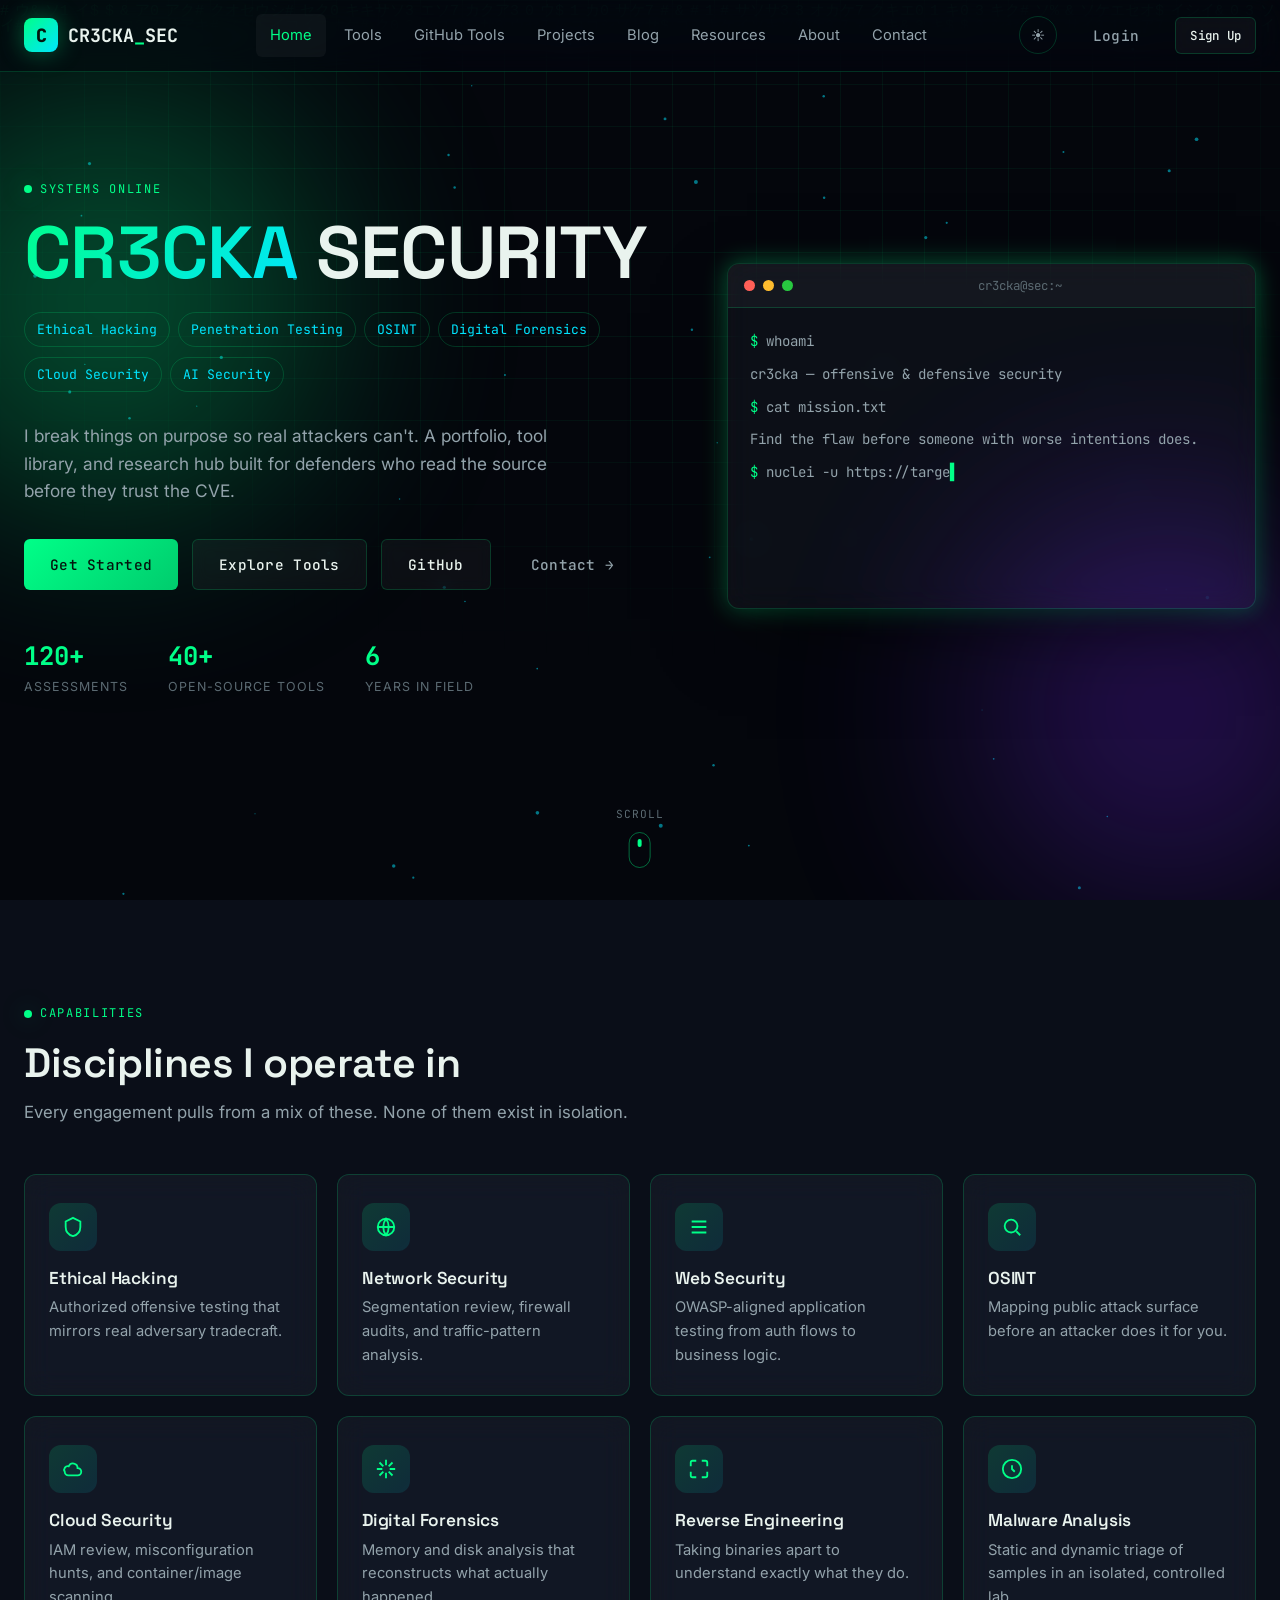
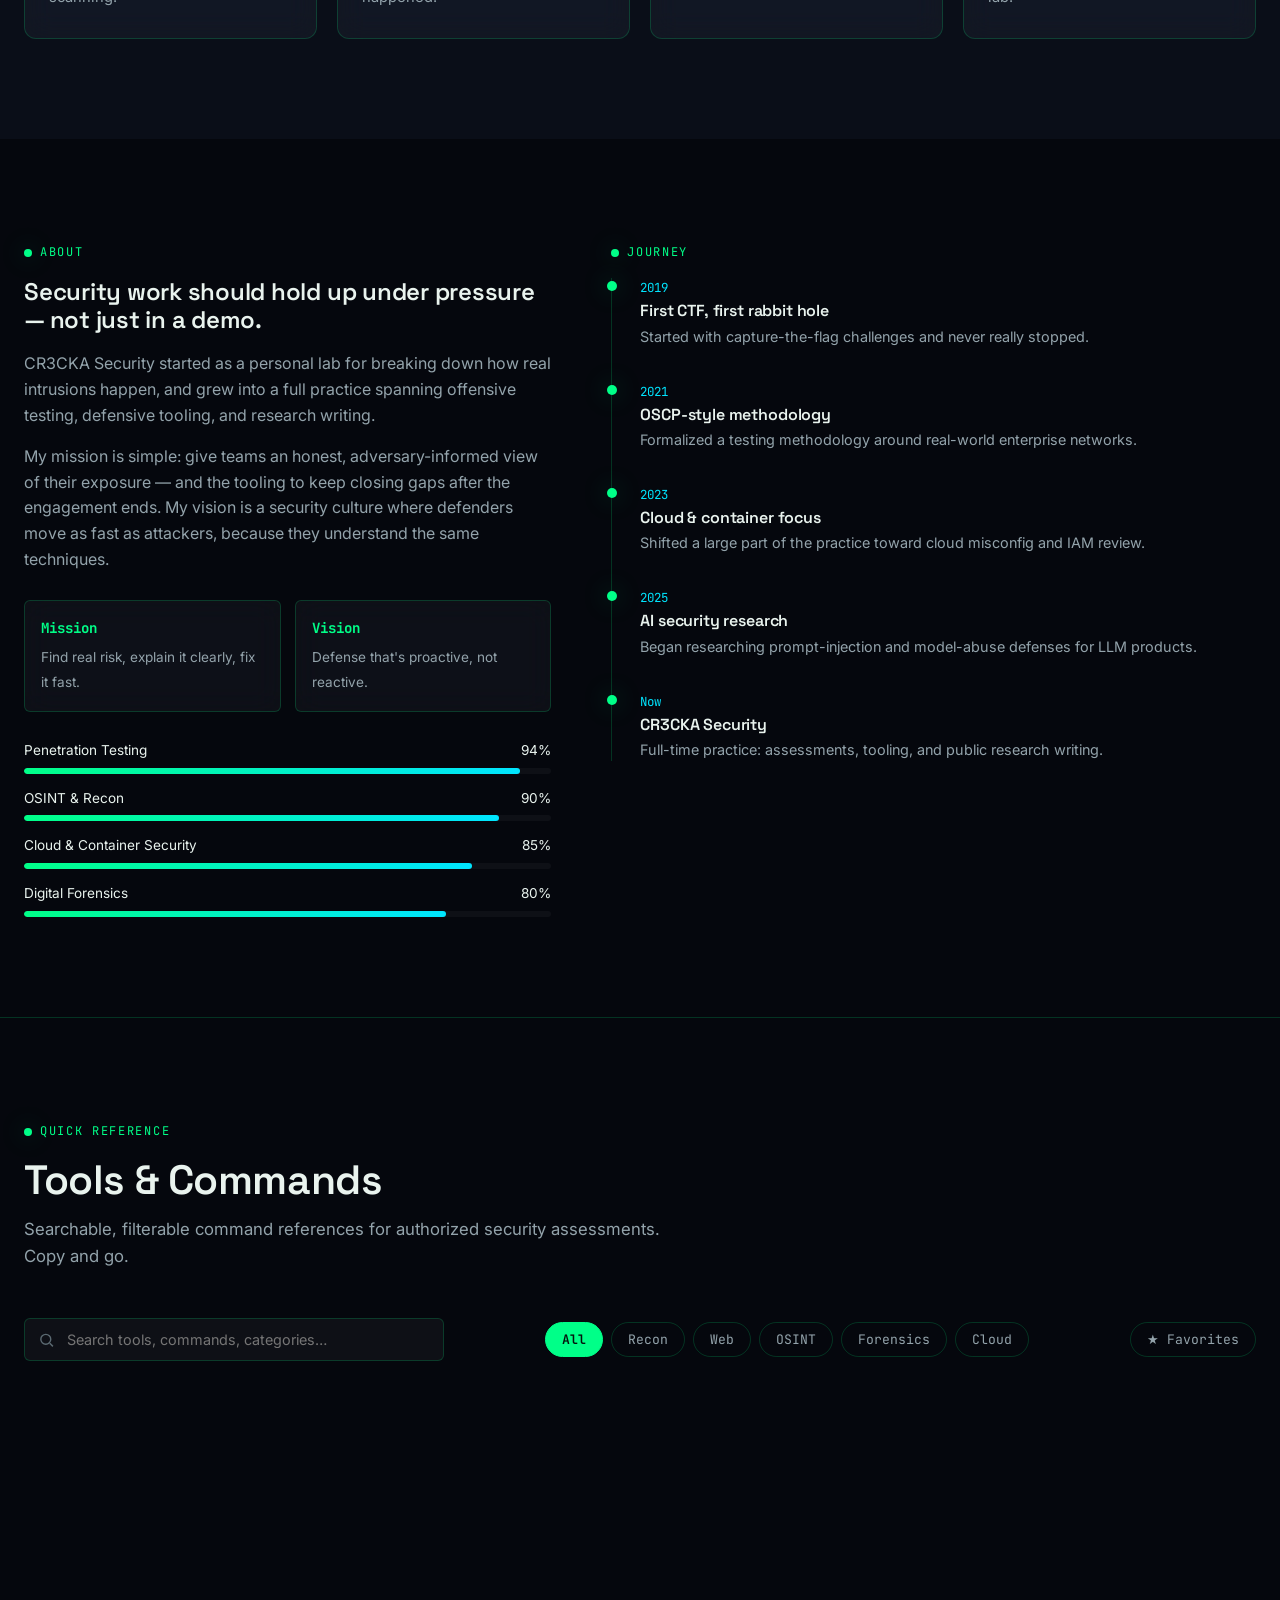
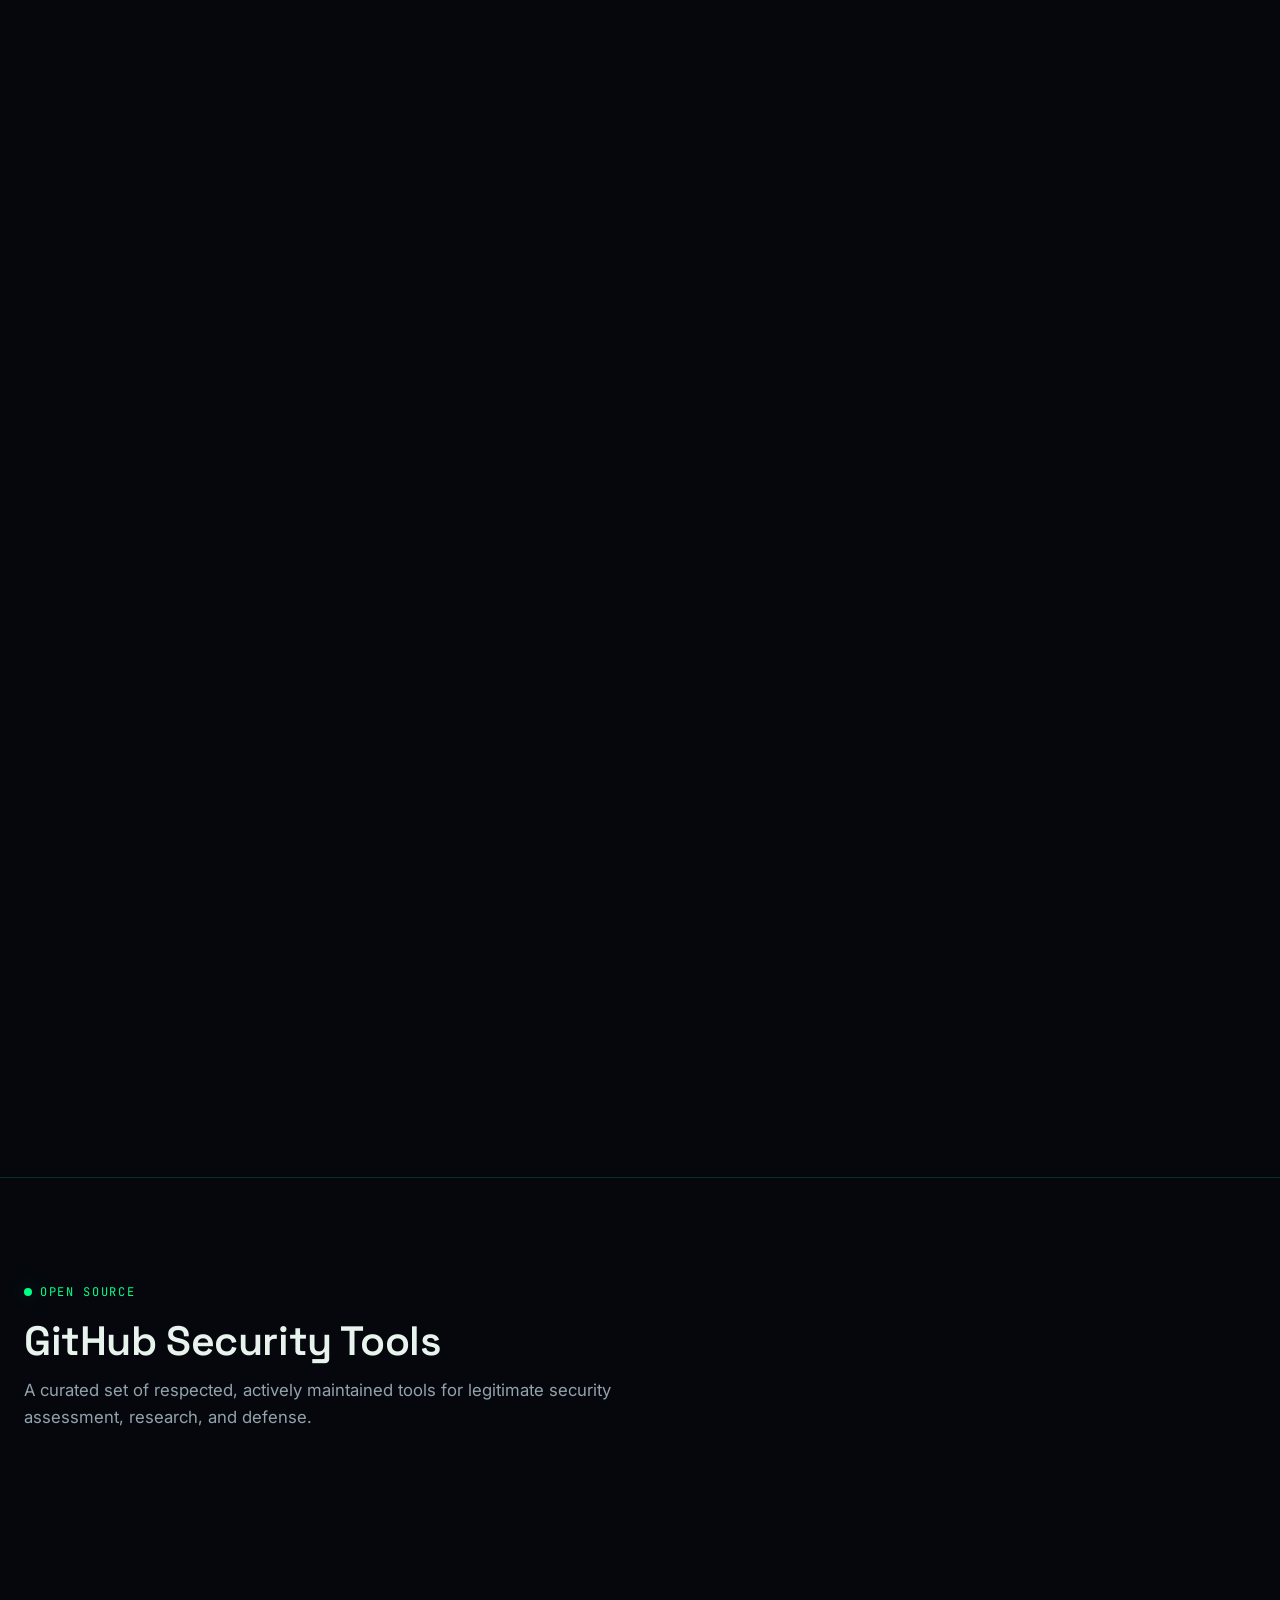
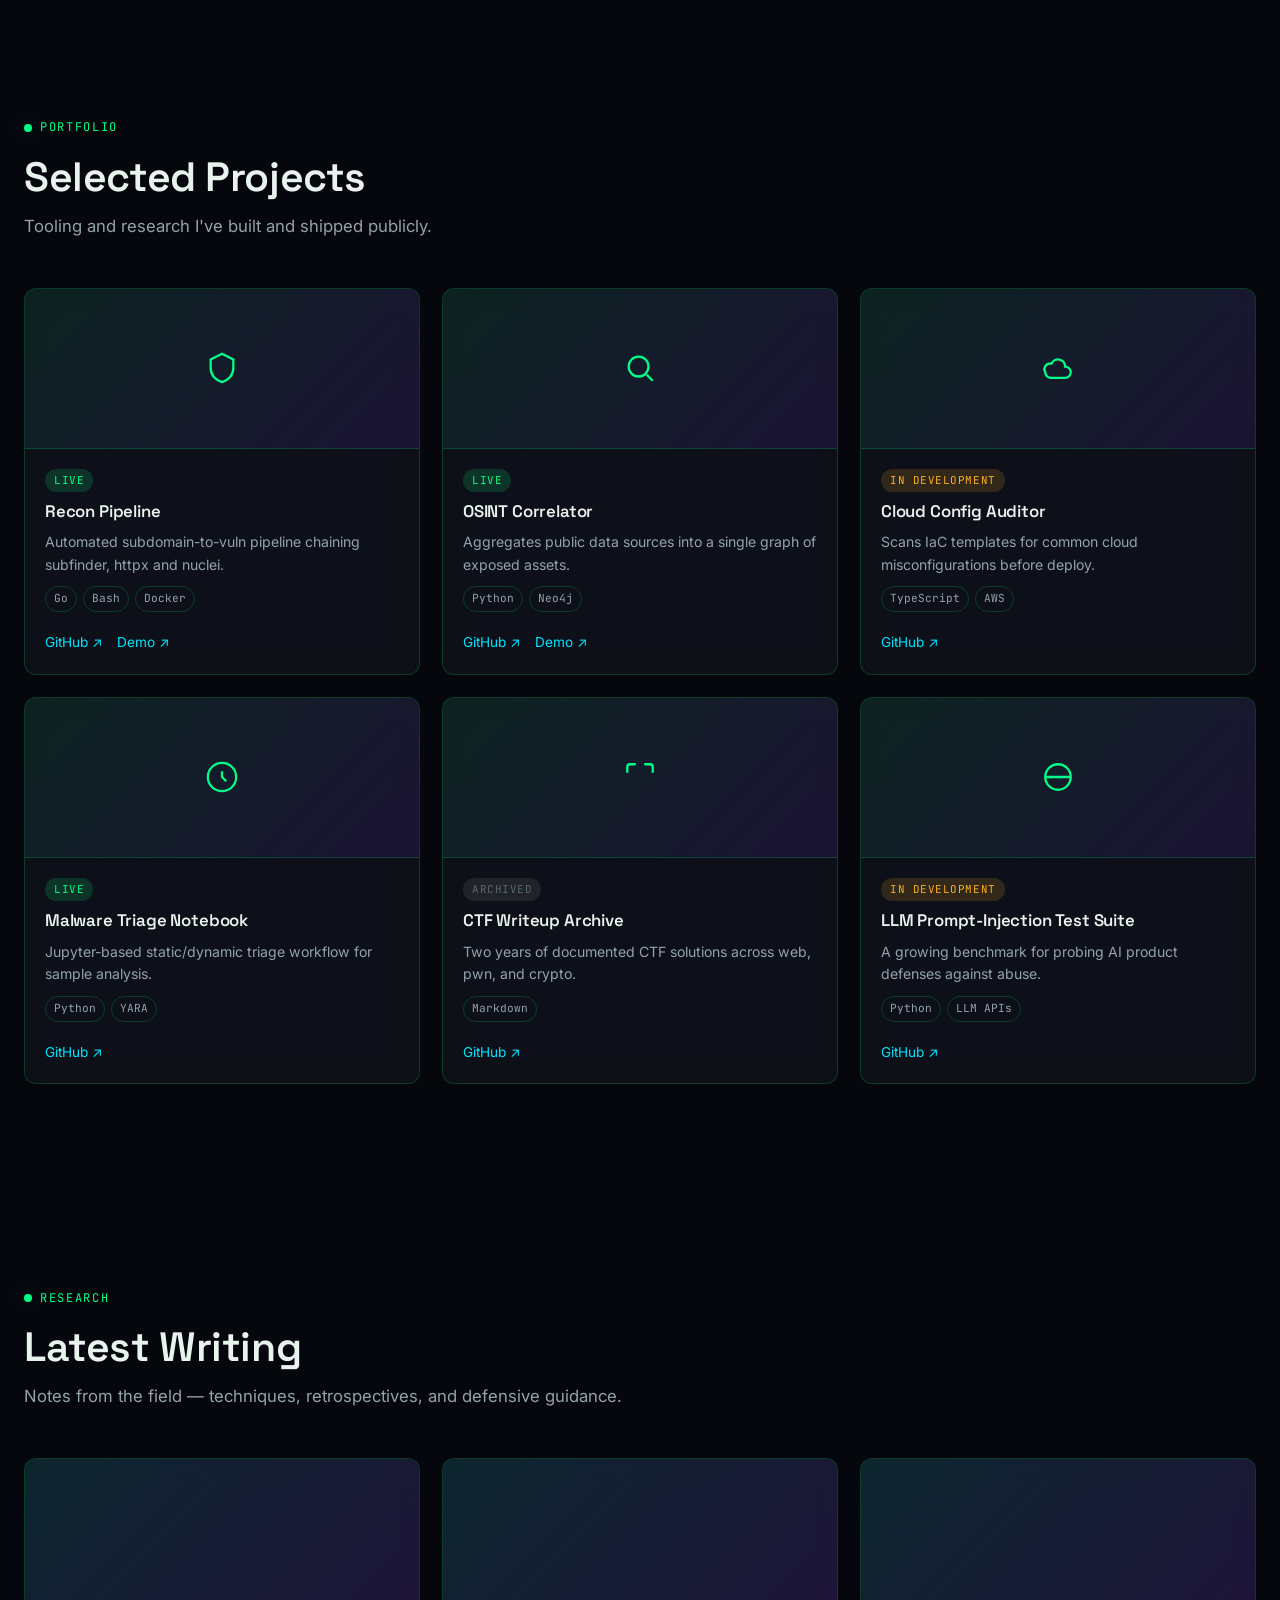
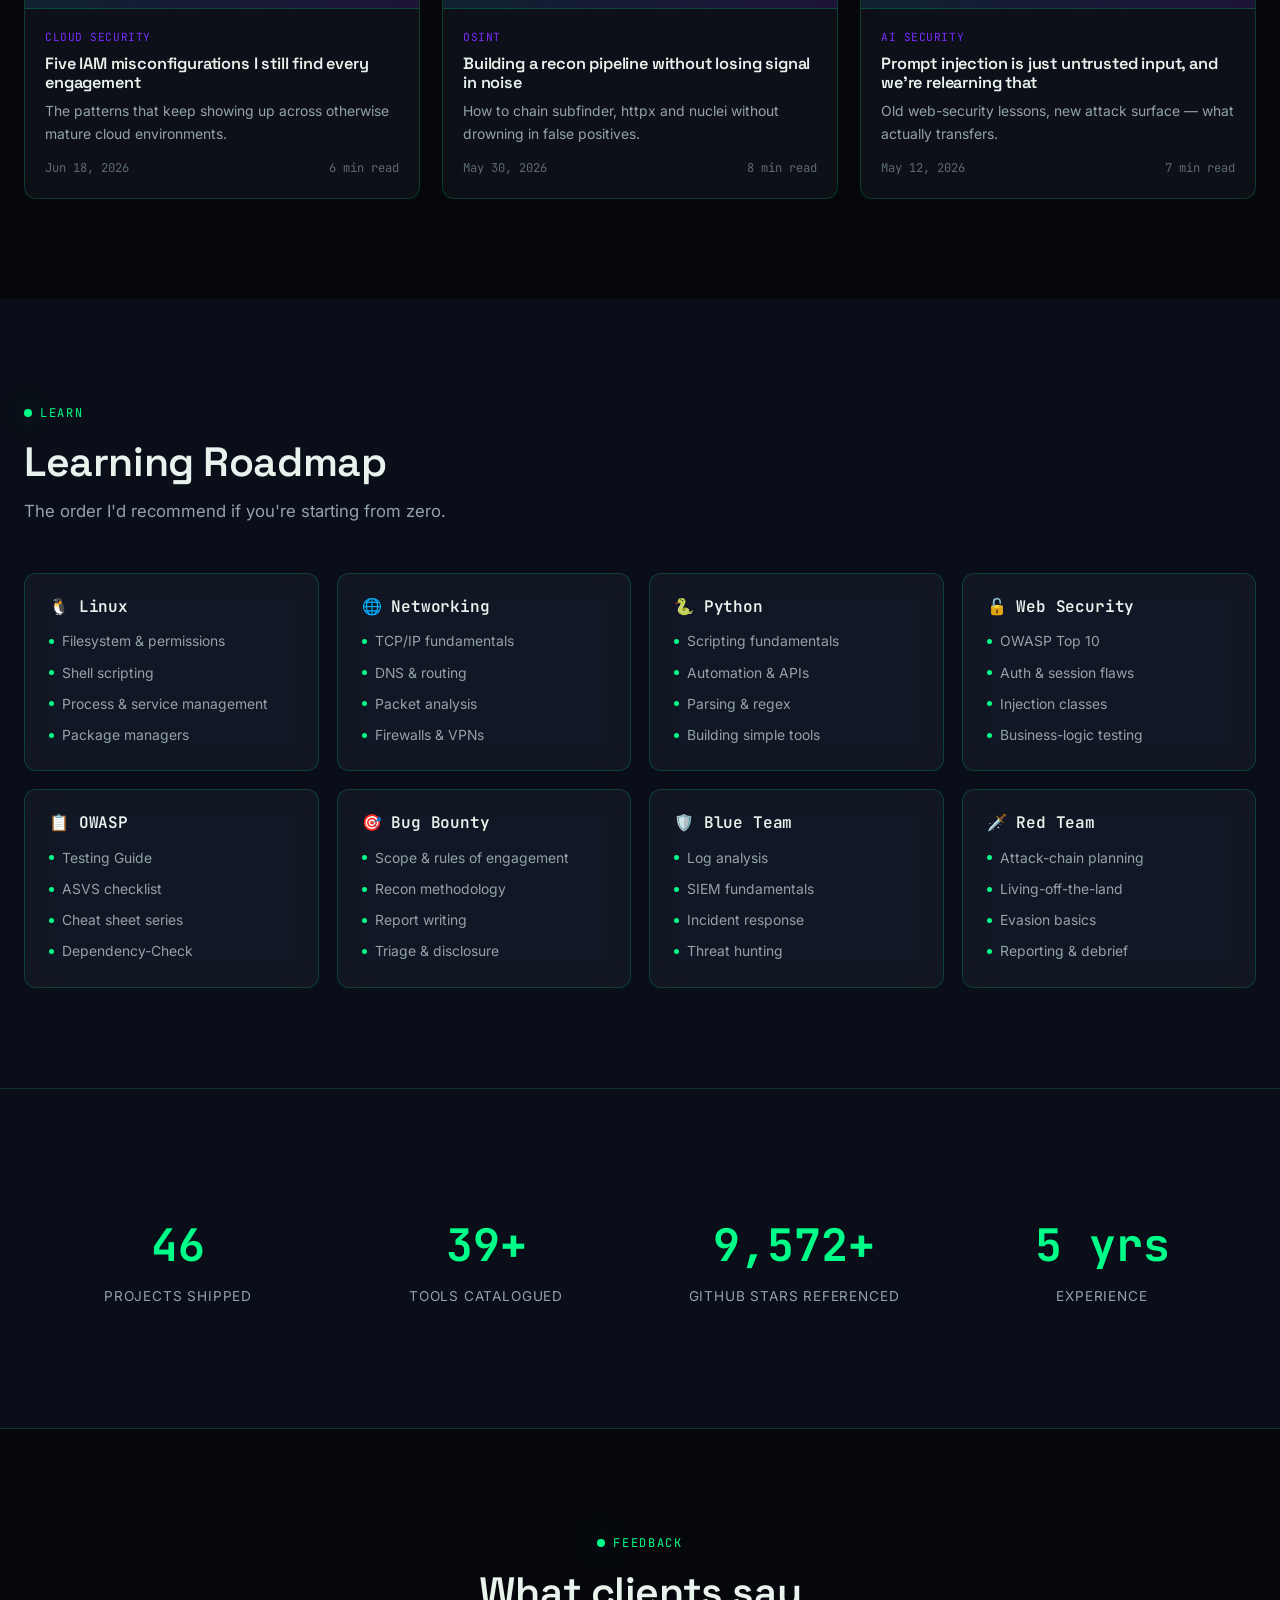
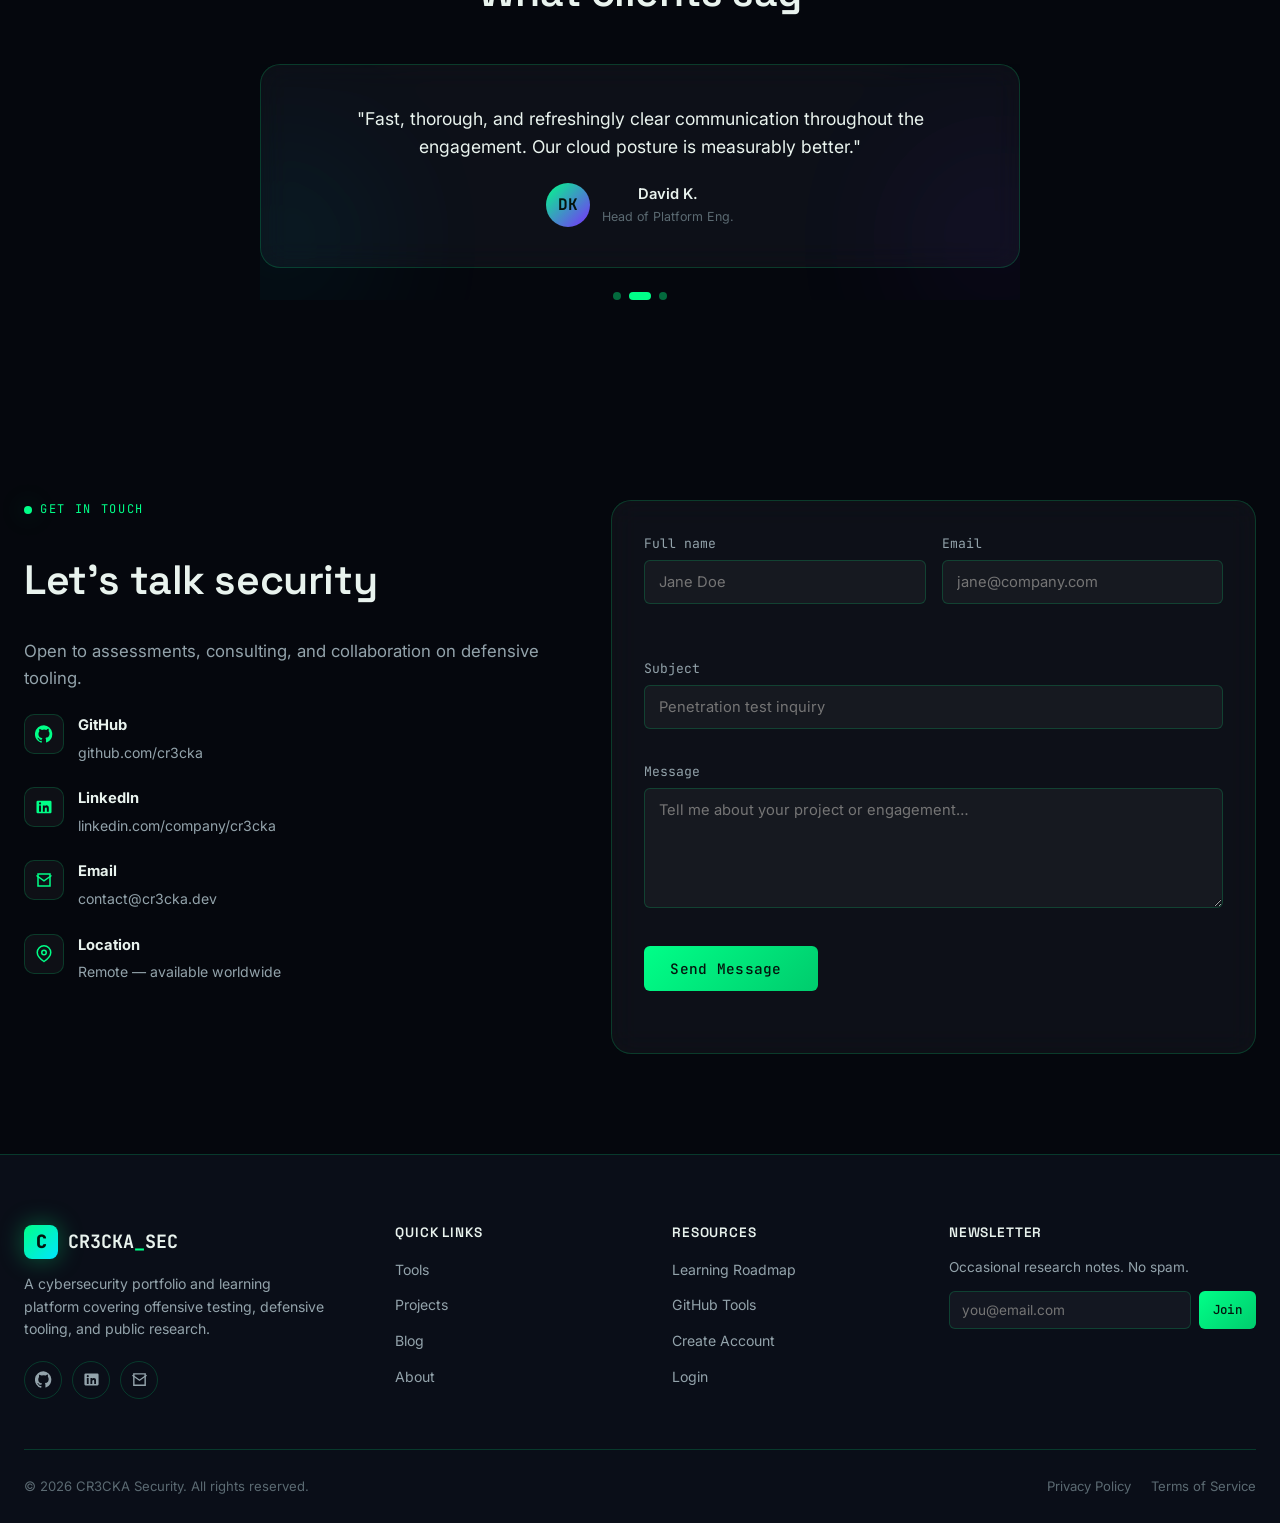
==== commit 133da963: "Update index.html" ====
--- a/index.html
+++ b/index.html
@@ -44,9 +44,9 @@
 <link rel="preconnect" href="https://fonts.gstatic.com" crossorigin />
 <link href="https://fonts.googleapis.com/css2?family=Space+Grotesk:wght@500;600;700&family=Inter:wght@400;500;600&family=JetBrains+Mono:wght@400;500;700&display=swap" rel="stylesheet" />
 
-<link rel="stylesheet" href="css/style.css" />
-<link rel="stylesheet" href="css/landing.css" />
-<link rel="stylesheet" href="css/responsive.css" />
+<link rel="stylesheet" href="style.css" />
+<link rel="stylesheet" href="landing.css" />
+<link rel="stylesheet" href="responsive.css" />
 </head>
 <body>
 
@@ -658,7 +658,7 @@
   <svg width="18" height="18" viewBox="0 0 24 24" fill="none" stroke="currentColor" stroke-width="2"><path d="M12 19V5M5 12l7-7 7 7"/></svg>
 </button>
 
-<script src="js/animations.js"></script>
-<script src="js/app.js"></script>
+<script src="animations.js"></script>
+<script src="app.js"></script>
 </body>
 </html>
--- a/style.css
+++ b/style.css
@@ -0,0 +1,540 @@
+/* ==========================================================================
+   CR3CKA SECURITY — Core Stylesheet
+   Dark cyber theme. Design tokens live in :root.
+   ========================================================================== */
+
+:root {
+  /* ---- Brand palette ---- */
+  --c-primary: #00ff88;
+  --c-primary-dim: #00cc6d;
+  --c-secondary: #00e5ff;
+  --c-accent: #7b2cff;
+  --c-bg: #05070d;
+  --c-bg-alt: #0a0e18;
+  --c-bg-elevated: #0d1220;
+  --c-surface: rgba(255, 255, 255, 0.04);
+  --c-surface-hover: rgba(255, 255, 255, 0.07);
+  --c-border: rgba(0, 255, 136, 0.18);
+  --c-border-strong: rgba(0, 255, 136, 0.4);
+  --c-text: #e9f3ee;
+  --c-text-dim: #93a3ab;
+  --c-text-faint: #5b6a72;
+  --c-danger: #ff3b6b;
+  --c-warning: #ffb020;
+
+  /* ---- Type ---- */
+  --f-mono: 'JetBrains Mono', 'Fira Code', ui-monospace, Menlo, monospace;
+  --f-display: 'Space Grotesk', 'JetBrains Mono', sans-serif;
+  --f-body: 'Inter', -apple-system, BlinkMacSystemFont, sans-serif;
+
+  /* ---- Layout ---- */
+  --max-width: 1280px;
+  --radius-sm: 6px;
+  --radius-md: 12px;
+  --radius-lg: 20px;
+  --nav-height: 72px;
+
+  /* ---- Motion ---- */
+  --ease: cubic-bezier(0.16, 1, 0.3, 1);
+  --t-fast: 0.18s;
+  --t-med: 0.36s;
+  --t-slow: 0.6s;
+
+  /* ---- Shadows / glow ---- */
+  --glow-primary: 0 0 24px rgba(0, 255, 136, 0.35);
+  --glow-secondary: 0 0 24px rgba(0, 229, 255, 0.35);
+  --glow-accent: 0 0 24px rgba(123, 44, 255, 0.35);
+}
+
+/* Light mode override (toggled via [data-theme="light"] on <html>) */
+[data-theme='light'] {
+  --c-bg: #f5f7fa;
+  --c-bg-alt: #ffffff;
+  --c-bg-elevated: #eef1f5;
+  --c-surface: rgba(5, 7, 13, 0.04);
+  --c-surface-hover: rgba(5, 7, 13, 0.08);
+  --c-border: rgba(0, 150, 90, 0.25);
+  --c-border-strong: rgba(0, 150, 90, 0.5);
+  --c-text: #0b1210;
+  --c-text-dim: #45535a;
+  --c-text-faint: #7b8890;
+}
+
+/* ---- Reset ---- */
+*, *::before, *::after { box-sizing: border-box; margin: 0; padding: 0; }
+html { scroll-behavior: smooth; }
+@media (prefers-reduced-motion: reduce) {
+  html { scroll-behavior: auto; }
+  *, *::before, *::after { animation-duration: 0.01ms !important; animation-iteration-count: 1 !important; transition-duration: 0.01ms !important; }
+}
+
+body {
+  background: var(--c-bg);
+  color: var(--c-text);
+  font-family: var(--f-body);
+  line-height: 1.6;
+  overflow-x: hidden;
+  transition: background var(--t-med) var(--ease), color var(--t-med) var(--ease);
+}
+
+img { max-width: 100%; display: block; }
+a { color: inherit; text-decoration: none; }
+ul { list-style: none; }
+button { font-family: inherit; cursor: pointer; border: none; background: none; color: inherit; }
+input, textarea, select { font-family: inherit; }
+
+:focus-visible {
+  outline: 2px solid var(--c-secondary);
+  outline-offset: 2px;
+  border-radius: var(--radius-sm);
+}
+
+.container { max-width: var(--max-width); margin: 0 auto; padding: 0 24px; }
+
+.eyebrow {
+  display: inline-flex;
+  align-items: center;
+  gap: 8px;
+  font-family: var(--f-mono);
+  font-size: 0.75rem;
+  letter-spacing: 0.14em;
+  text-transform: uppercase;
+  color: var(--c-primary);
+  margin-bottom: 16px;
+}
+.eyebrow::before {
+  content: '';
+  width: 8px; height: 8px;
+  background: var(--c-primary);
+  border-radius: 50%;
+  box-shadow: var(--glow-primary);
+  animation: pulse-dot 2s ease-in-out infinite;
+}
+@keyframes pulse-dot { 0%, 100% { opacity: 1; } 50% { opacity: 0.35; } }
+
+h1, h2, h3, h4 { font-family: var(--f-display); font-weight: 600; letter-spacing: -0.01em; line-height: 1.15; }
+h2.section-title { font-size: clamp(1.8rem, 3.2vw, 2.6rem); margin-bottom: 12px; }
+p.section-sub { color: var(--c-text-dim); max-width: 640px; font-size: 1.05rem; }
+.section-head { margin-bottom: 48px; }
+
+section { padding: 100px 0; position: relative; }
+
+/* ---- Buttons ---- */
+.btn {
+  display: inline-flex;
+  align-items: center;
+  gap: 10px;
+  padding: 13px 26px;
+  border-radius: var(--radius-sm);
+  font-family: var(--f-mono);
+  font-size: 0.9rem;
+  font-weight: 500;
+  letter-spacing: 0.02em;
+  transition: transform var(--t-fast) var(--ease), box-shadow var(--t-fast) var(--ease), border-color var(--t-fast) var(--ease), background var(--t-fast) var(--ease);
+  white-space: nowrap;
+}
+.btn-primary {
+  background: linear-gradient(135deg, var(--c-primary), var(--c-primary-dim));
+  color: #04140d;
+  box-shadow: 0 0 0 rgba(0,255,136,0);
+}
+.btn-primary:hover { transform: translateY(-2px); box-shadow: var(--glow-primary); }
+.btn-outline {
+  border: 1px solid var(--c-border);
+  color: var(--c-text);
+  background: var(--c-surface);
+  backdrop-filter: blur(8px);
+}
+.btn-outline:hover { border-color: var(--c-border-strong); background: var(--c-surface-hover); transform: translateY(-2px); }
+.btn-ghost { color: var(--c-text-dim); }
+.btn-ghost:hover { color: var(--c-primary); }
+.btn-sm { padding: 8px 14px; font-size: 0.78rem; }
+.btn[disabled] { opacity: 0.55; cursor: not-allowed; transform: none !important; }
+
+/* ---- Glass card ---- */
+.glass {
+  background: var(--c-surface);
+  border: 1px solid var(--c-border);
+  border-radius: var(--radius-md);
+  backdrop-filter: blur(14px) saturate(140%);
+  -webkit-backdrop-filter: blur(14px) saturate(140%);
+}
+
+/* ---- Background layers ---- */
+.cyber-grid {
+  position: fixed; inset: 0; z-index: -3;
+  background-image:
+    linear-gradient(rgba(0,255,136,0.055) 1px, transparent 1px),
+    linear-gradient(90deg, rgba(0,255,136,0.055) 1px, transparent 1px);
+  background-size: 42px 42px;
+  mask-image: radial-gradient(ellipse 70% 60% at 50% 20%, #000 40%, transparent 90%);
+}
+#matrix-canvas { position: fixed; inset: 0; z-index: -2; opacity: 0.16; pointer-events: none; }
+#particle-canvas { position: fixed; inset: 0; z-index: -1; pointer-events: none; }
+
+/* ==========================================================================
+   NAVBAR
+   ========================================================================== */
+.navbar {
+  position: fixed; top: 0; left: 0; right: 0; z-index: 1000;
+  height: var(--nav-height);
+  display: flex; align-items: center;
+  background: rgba(5, 7, 13, 0.55);
+  backdrop-filter: blur(16px) saturate(150%);
+  -webkit-backdrop-filter: blur(16px) saturate(150%);
+  border-bottom: 1px solid var(--c-border);
+  transition: background var(--t-med) var(--ease), border-color var(--t-med) var(--ease);
+}
+[data-theme='light'] .navbar { background: rgba(245, 247, 250, 0.7); }
+.navbar.scrolled { background: rgba(5, 7, 13, 0.85); }
+
+.nav-inner { display: flex; align-items: center; justify-content: space-between; width: 100%; }
+
+.logo { display: flex; align-items: center; gap: 10px; font-family: var(--f-mono); font-weight: 700; font-size: 1.15rem; }
+.logo-mark {
+  width: 34px; height: 34px; border-radius: 8px;
+  background: linear-gradient(135deg, var(--c-primary), var(--c-secondary));
+  display: flex; align-items: center; justify-content: center;
+  color: #04140d; font-weight: 800; box-shadow: var(--glow-primary);
+}
+.logo-text span { color: var(--c-primary); }
+
+.nav-links { display: flex; align-items: center; gap: 4px; }
+.nav-links a {
+  padding: 10px 14px; font-size: 0.92rem; color: var(--c-text-dim);
+  border-radius: var(--radius-sm); transition: color var(--t-fast), background var(--t-fast);
+  position: relative;
+}
+.nav-links a:hover, .nav-links a.active { color: var(--c-text); background: var(--c-surface); }
+.nav-links a.active { color: var(--c-primary); }
+
+.nav-actions { display: flex; align-items: center; gap: 10px; }
+
+.theme-toggle {
+  width: 38px; height: 38px; border-radius: 50%;
+  border: 1px solid var(--c-border);
+  display: flex; align-items: center; justify-content: center;
+  color: var(--c-text-dim); transition: all var(--t-fast) var(--ease);
+}
+.theme-toggle:hover { color: var(--c-primary); border-color: var(--c-border-strong); }
+
+.nav-toggle { display: none; width: 40px; height: 40px; flex-direction: column; justify-content: center; align-items: center; gap: 5px; }
+.nav-toggle span { width: 22px; height: 2px; background: var(--c-text); transition: all var(--t-fast) var(--ease); }
+.nav-toggle.open span:nth-child(1) { transform: translateY(7px) rotate(45deg); }
+.nav-toggle.open span:nth-child(2) { opacity: 0; }
+.nav-toggle.open span:nth-child(3) { transform: translateY(-7px) rotate(-45deg); }
+
+/* ==========================================================================
+   HERO
+   ========================================================================== */
+.hero {
+  min-height: 100vh;
+  display: flex; align-items: center;
+  padding-top: var(--nav-height);
+  position: relative;
+}
+.hero-grid { display: grid; grid-template-columns: 1.1fr 0.9fr; gap: 56px; align-items: center; width: 100%; }
+
+.hero-title { font-size: clamp(2.6rem, 6vw, 4.6rem); line-height: 1.02; margin-bottom: 22px; }
+.hero-title .g1 { background: linear-gradient(135deg, var(--c-primary), var(--c-secondary)); -webkit-background-clip: text; background-clip: text; color: transparent; }
+.hero-title .g2 { color: var(--c-text); }
+
+.hero-sub-list { display: flex; flex-wrap: wrap; gap: 10px 0; margin-bottom: 30px; }
+.hero-sub-list .tag {
+  font-family: var(--f-mono); font-size: 0.82rem; padding: 6px 12px; margin-right: 8px;
+  border: 1px solid var(--c-border); border-radius: 999px; color: var(--c-secondary);
+}
+
+.hero-desc { color: var(--c-text-dim); font-size: 1.08rem; max-width: 560px; margin-bottom: 34px; }
+.hero-actions { display: flex; flex-wrap: wrap; gap: 14px; margin-bottom: 46px; }
+
+.hero-stats { display: flex; gap: 40px; }
+.hero-stats .stat-num { font-family: var(--f-mono); font-size: 1.6rem; color: var(--c-primary); font-weight: 700; }
+.hero-stats .stat-label { font-size: 0.78rem; color: var(--c-text-faint); text-transform: uppercase; letter-spacing: 0.08em; }
+
+/* Terminal */
+.terminal {
+  border-radius: var(--radius-md);
+  overflow: hidden;
+  box-shadow: 0 30px 80px -20px rgba(0,0,0,0.6), var(--glow-primary);
+}
+.terminal-head {
+  display: flex; align-items: center; gap: 8px;
+  padding: 12px 16px; background: rgba(255,255,255,0.03);
+  border-bottom: 1px solid var(--c-border);
+}
+.terminal-dot { width: 11px; height: 11px; border-radius: 50%; }
+.terminal-dot.red { background: #ff5f57; }
+.terminal-dot.yellow { background: #febc2e; }
+.terminal-dot.green { background: #28c840; }
+.terminal-title { margin-left: auto; margin-right: auto; font-family: var(--f-mono); font-size: 0.78rem; color: var(--c-text-faint); }
+.terminal-body { padding: 22px; font-family: var(--f-mono); font-size: 0.88rem; min-height: 300px; }
+.terminal-line { margin-bottom: 10px; color: var(--c-text-dim); }
+.terminal-line .prompt { color: var(--c-primary); margin-right: 8px; }
+.terminal-line .out { color: var(--c-secondary); }
+#typed-cmd::after { content: '▌'; animation: blink 1s step-end infinite; color: var(--c-primary); }
+@keyframes blink { 50% { opacity: 0; } }
+
+.scroll-indicator {
+  position: absolute; bottom: 32px; left: 50%; transform: translateX(-50%);
+  display: flex; flex-direction: column; align-items: center; gap: 8px;
+  font-family: var(--f-mono); font-size: 0.7rem; color: var(--c-text-faint);
+  letter-spacing: 0.1em; text-transform: uppercase;
+}
+.scroll-indicator .mouse { width: 22px; height: 36px; border: 1.5px solid var(--c-border-strong); border-radius: 12px; position: relative; }
+.scroll-indicator .mouse::before {
+  content: ''; position: absolute; top: 6px; left: 50%; transform: translateX(-50%);
+  width: 4px; height: 8px; background: var(--c-primary); border-radius: 2px;
+  animation: scroll-dot 1.6s ease-in-out infinite;
+}
+@keyframes scroll-dot { 0% { opacity: 1; top: 6px; } 70% { opacity: 0; top: 18px; } 100% { opacity: 0; top: 6px; } }
+
+/* ==========================================================================
+   FEATURE CARDS
+   ========================================================================== */
+.feature-grid { display: grid; grid-template-columns: repeat(4, 1fr); gap: 20px; }
+.feature-card {
+  padding: 28px 24px; border-radius: var(--radius-md);
+  transition: transform var(--t-med) var(--ease), border-color var(--t-med) var(--ease), box-shadow var(--t-med) var(--ease);
+}
+.feature-card:hover { transform: translateY(-6px); border-color: var(--c-border-strong); box-shadow: var(--glow-primary); }
+.feature-icon {
+  width: 48px; height: 48px; border-radius: 12px; margin-bottom: 18px;
+  display: flex; align-items: center; justify-content: center;
+  background: linear-gradient(135deg, rgba(0,255,136,0.15), rgba(0,229,255,0.1));
+  color: var(--c-primary);
+}
+.feature-card h3 { font-size: 1.08rem; margin-bottom: 8px; }
+.feature-card p { color: var(--c-text-dim); font-size: 0.92rem; }
+
+/* ==========================================================================
+   ABOUT
+   ========================================================================== */
+.about-grid { display: grid; grid-template-columns: 0.9fr 1.1fr; gap: 60px; align-items: start; }
+.about-copy p { color: var(--c-text-dim); margin-bottom: 16px; }
+.about-copy h2 { margin-bottom: 18px; }
+.pillar-row { display: grid; grid-template-columns: repeat(2, 1fr); gap: 14px; margin-top: 28px; }
+.pillar { padding: 16px; border-radius: var(--radius-sm); }
+.pillar strong { display: block; font-family: var(--f-mono); color: var(--c-primary); font-size: 0.88rem; margin-bottom: 4px; }
+.pillar span { font-size: 0.85rem; color: var(--c-text-dim); }
+
+.timeline { position: relative; padding-left: 28px; border-left: 1px solid var(--c-border); }
+.timeline-item { position: relative; padding-bottom: 34px; }
+.timeline-item:last-child { padding-bottom: 0; }
+.timeline-item::before {
+  content: ''; position: absolute; left: -33px; top: 3px;
+  width: 10px; height: 10px; border-radius: 50%;
+  background: var(--c-primary); box-shadow: var(--glow-primary);
+}
+.timeline-year { font-family: var(--f-mono); font-size: 0.78rem; color: var(--c-secondary); margin-bottom: 4px; display: block; }
+.timeline-item h4 { font-size: 1rem; margin-bottom: 4px; }
+.timeline-item p { color: var(--c-text-dim); font-size: 0.9rem; }
+
+.skills-bars { margin-top: 28px; display: flex; flex-direction: column; gap: 14px; }
+.skill-bar-row { display: flex; align-items: center; justify-content: space-between; font-size: 0.85rem; margin-bottom: 6px; }
+.skill-bar-track { height: 6px; background: var(--c-surface); border-radius: 999px; overflow: hidden; }
+.skill-bar-fill { height: 100%; border-radius: 999px; background: linear-gradient(90deg, var(--c-primary), var(--c-secondary)); width: 0; transition: width 1.4s var(--ease); }
+
+/* ==========================================================================
+   TOOLS SECTION
+   ========================================================================== */
+.tools-toolbar { display: flex; flex-wrap: wrap; gap: 14px; align-items: center; justify-content: space-between; margin-bottom: 26px; }
+.tools-search { position: relative; flex: 1; min-width: 240px; max-width: 420px; }
+.tools-search input {
+  width: 100%; padding: 12px 16px 12px 42px; border-radius: var(--radius-sm);
+  background: var(--c-surface); border: 1px solid var(--c-border); color: var(--c-text);
+  font-size: 0.9rem; transition: border-color var(--t-fast);
+}
+.tools-search input:focus { border-color: var(--c-border-strong); }
+.tools-search svg { position: absolute; left: 14px; top: 50%; transform: translateY(-50%); color: var(--c-text-faint); }
+
+.tools-filters { display: flex; gap: 8px; flex-wrap: wrap; }
+.filter-chip {
+  padding: 8px 16px; border-radius: 999px; font-size: 0.82rem; font-family: var(--f-mono);
+  border: 1px solid var(--c-border); color: var(--c-text-dim); transition: all var(--t-fast) var(--ease);
+}
+.filter-chip:hover { color: var(--c-text); border-color: var(--c-border-strong); }
+.filter-chip.active { background: var(--c-primary); color: #04140d; border-color: var(--c-primary); font-weight: 600; }
+
+.view-toggle { display: flex; gap: 6px; }
+.view-toggle button { width: 36px; height: 36px; border-radius: var(--radius-sm); border: 1px solid var(--c-border); display: flex; align-items: center; justify-content: center; color: var(--c-text-dim); }
+.view-toggle button.active { color: var(--c-primary); border-color: var(--c-border-strong); }
+
+.tools-grid { display: grid; grid-template-columns: repeat(auto-fill, minmax(300px, 1fr)); gap: 18px; }
+.tool-card { padding: 22px; border-radius: var(--radius-md); display: flex; flex-direction: column; gap: 12px; transition: border-color var(--t-med), transform var(--t-med); }
+.tool-card:hover { border-color: var(--c-border-strong); transform: translateY(-4px); }
+.tool-card-top { display: flex; align-items: flex-start; justify-content: space-between; gap: 10px; }
+.tool-card-title { font-family: var(--f-mono); font-size: 1rem; font-weight: 600; }
+.tool-cat { font-size: 0.68rem; text-transform: uppercase; letter-spacing: 0.06em; color: var(--c-secondary); font-family: var(--f-mono); }
+.fav-btn { color: var(--c-text-faint); transition: color var(--t-fast), transform var(--t-fast); }
+.fav-btn:hover { transform: scale(1.15); }
+.fav-btn.active { color: var(--c-warning); }
+.tool-card p { color: var(--c-text-dim); font-size: 0.87rem; flex: 1; }
+.tool-code {
+  display: flex; align-items: center; justify-content: space-between; gap: 10px;
+  background: rgba(0,0,0,0.35); border: 1px solid var(--c-border);
+  border-radius: var(--radius-sm); padding: 10px 12px;
+  font-family: var(--f-mono); font-size: 0.8rem; overflow-x: auto;
+}
+[data-theme='light'] .tool-code { background: rgba(0,0,0,0.05); }
+.tool-code code { color: var(--c-primary); white-space: nowrap; }
+.copy-btn { color: var(--c-text-faint); flex-shrink: 0; transition: color var(--t-fast) var(--ease), transform var(--t-fast); }
+.copy-btn:hover { color: var(--c-secondary); }
+.copy-btn.copied { color: var(--c-primary); }
+.tools-empty { text-align: center; padding: 60px 20px; color: var(--c-text-faint); font-family: var(--f-mono); display: none; }
+.tools-empty.show { display: block; }
+
+/* ==========================================================================
+   GITHUB TOOLS
+   ========================================================================== */
+.gh-grid { display: grid; grid-template-columns: repeat(3, 1fr); gap: 18px; }
+.gh-card { padding: 22px; border-radius: var(--radius-md); display: flex; flex-direction: column; gap: 10px; transition: transform var(--t-med), border-color var(--t-med); }
+.gh-card:hover { transform: translateY(-4px); border-color: var(--c-border-strong); }
+.gh-card-top { display: flex; align-items: center; gap: 10px; }
+.gh-card-top svg { color: var(--c-text-dim); }
+.gh-card-top h3 { font-family: var(--f-mono); font-size: 1rem; }
+.gh-lang { margin-left: auto; font-size: 0.7rem; font-family: var(--f-mono); color: var(--c-text-faint); border: 1px solid var(--c-border); padding: 3px 8px; border-radius: 999px; }
+.gh-card p { color: var(--c-text-dim); font-size: 0.87rem; }
+.gh-meta { display: flex; align-items: center; gap: 16px; font-size: 0.8rem; color: var(--c-text-faint); font-family: var(--f-mono); }
+.gh-meta span { display: flex; align-items: center; gap: 5px; }
+.gh-card-link { margin-top: auto; font-size: 0.85rem; color: var(--c-secondary); display: inline-flex; align-items: center; gap: 6px; }
+
+/* ==========================================================================
+   PROJECTS
+   ========================================================================== */
+.project-grid { display: grid; grid-template-columns: repeat(3, 1fr); gap: 22px; }
+.project-card { border-radius: var(--radius-md); overflow: hidden; display: flex; flex-direction: column; transition: transform var(--t-med), border-color var(--t-med); }
+.project-card:hover { transform: translateY(-6px); border-color: var(--c-border-strong); }
+.project-thumb { height: 160px; display: flex; align-items: center; justify-content: center; background: linear-gradient(135deg, rgba(0,255,136,0.08), rgba(123,44,255,0.12)); border-bottom: 1px solid var(--c-border); color: var(--c-primary); }
+.project-body { padding: 20px; display: flex; flex-direction: column; gap: 10px; flex: 1; }
+.project-status { align-self: flex-start; font-size: 0.68rem; font-family: var(--f-mono); text-transform: uppercase; padding: 3px 9px; border-radius: 999px; letter-spacing: 0.05em; }
+.project-status.live { background: rgba(0,255,136,0.15); color: var(--c-primary); }
+.project-status.dev { background: rgba(255,176,32,0.15); color: var(--c-warning); }
+.project-status.archived { background: rgba(255,255,255,0.08); color: var(--c-text-faint); }
+.project-body h3 { font-size: 1.05rem; }
+.project-body p { color: var(--c-text-dim); font-size: 0.88rem; }
+.project-stack { display: flex; flex-wrap: wrap; gap: 6px; margin-top: auto; }
+.project-stack span { font-size: 0.7rem; font-family: var(--f-mono); border: 1px solid var(--c-border); padding: 3px 8px; border-radius: 999px; color: var(--c-text-dim); }
+.project-links { display: flex; gap: 14px; padding: 0 20px 20px; }
+.project-links a { font-size: 0.85rem; color: var(--c-secondary); display: inline-flex; align-items: center; gap: 6px; }
+
+/* ==========================================================================
+   BLOG
+   ========================================================================== */
+.blog-grid { display: grid; grid-template-columns: repeat(3, 1fr); gap: 22px; }
+.blog-card { border-radius: var(--radius-md); overflow: hidden; display: flex; flex-direction: column; transition: transform var(--t-med), border-color var(--t-med); }
+.blog-card:hover { transform: translateY(-6px); border-color: var(--c-border-strong); }
+.blog-thumb { height: 150px; background: linear-gradient(135deg, rgba(0,229,255,0.1), rgba(123,44,255,0.14)); border-bottom: 1px solid var(--c-border); }
+.blog-body { padding: 20px; display: flex; flex-direction: column; gap: 8px; }
+.blog-tag { font-size: 0.7rem; font-family: var(--f-mono); color: var(--c-accent); text-transform: uppercase; letter-spacing: 0.05em; }
+.blog-body h3 { font-size: 1.02rem; }
+.blog-body p { color: var(--c-text-dim); font-size: 0.87rem; }
+.blog-meta { display: flex; justify-content: space-between; font-size: 0.76rem; color: var(--c-text-faint); font-family: var(--f-mono); margin-top: 6px; }
+
+/* ==========================================================================
+   RESOURCES / ROADMAP
+   ========================================================================== */
+.roadmap-grid { display: grid; grid-template-columns: repeat(4, 1fr); gap: 18px; }
+.roadmap-card { padding: 24px; border-radius: var(--radius-md); }
+.roadmap-card h3 { font-family: var(--f-mono); font-size: 1rem; margin-bottom: 14px; display: flex; align-items: center; gap: 10px; }
+.roadmap-card ul { display: flex; flex-direction: column; gap: 9px; }
+.roadmap-card li { font-size: 0.87rem; color: var(--c-text-dim); display: flex; align-items: center; gap: 8px; }
+.roadmap-card li::before { content: ''; width: 5px; height: 5px; border-radius: 50%; background: var(--c-primary); flex-shrink: 0; }
+
+/* ==========================================================================
+   STATS
+   ========================================================================== */
+.stats-band { border-top: 1px solid var(--c-border); border-bottom: 1px solid var(--c-border); background: var(--c-bg-alt); }
+.stats-grid { display: grid; grid-template-columns: repeat(4, 1fr); text-align: center; }
+.stat-item { padding: 20px; }
+.stat-item .num { font-family: var(--f-mono); font-size: clamp(2rem, 4vw, 2.8rem); font-weight: 700; color: var(--c-primary); }
+.stat-item .lbl { color: var(--c-text-dim); font-size: 0.85rem; text-transform: uppercase; letter-spacing: 0.06em; margin-top: 6px; }
+
+/* ==========================================================================
+   TESTIMONIALS
+   ========================================================================== */
+.testimonial-track { position: relative; max-width: 760px; margin: 0 auto; overflow: hidden; }
+.testimonial-slide { display: none; padding: 40px; border-radius: var(--radius-lg); text-align: center; }
+.testimonial-slide.active { display: block; animation: fade-up var(--t-slow) var(--ease); }
+@keyframes fade-up { from { opacity: 0; transform: translateY(14px); } to { opacity: 1; transform: translateY(0); } }
+.testimonial-quote { font-size: 1.1rem; color: var(--c-text); margin-bottom: 22px; }
+.testimonial-person { display: flex; align-items: center; justify-content: center; gap: 12px; }
+.testimonial-avatar { width: 44px; height: 44px; border-radius: 50%; background: linear-gradient(135deg, var(--c-primary), var(--c-accent)); display: flex; align-items: center; justify-content: center; font-family: var(--f-mono); font-weight: 700; color: #04140d; }
+.testimonial-name { font-size: 0.92rem; font-weight: 600; }
+.testimonial-role { font-size: 0.78rem; color: var(--c-text-faint); }
+.testimonial-dots { display: flex; justify-content: center; gap: 8px; margin-top: 24px; }
+.testimonial-dots button { width: 8px; height: 8px; border-radius: 50%; background: var(--c-border-strong); transition: all var(--t-fast); }
+.testimonial-dots button.active { background: var(--c-primary); width: 22px; border-radius: 4px; }
+
+/* ==========================================================================
+   CONTACT
+   ========================================================================== */
+.contact-grid { display: grid; grid-template-columns: 1fr 1.2fr; gap: 50px; }
+.contact-info { display: flex; flex-direction: column; gap: 22px; }
+.contact-item { display: flex; gap: 14px; align-items: flex-start; }
+.contact-item .ic { width: 40px; height: 40px; border-radius: 10px; display: flex; align-items: center; justify-content: center; background: var(--c-surface); border: 1px solid var(--c-border); color: var(--c-primary); flex-shrink: 0; }
+.contact-item strong { display: block; font-size: 0.92rem; margin-bottom: 2px; }
+.contact-item span, .contact-item a { color: var(--c-text-dim); font-size: 0.88rem; }
+
+.form-grid { display: grid; grid-template-columns: 1fr 1fr; gap: 16px; }
+.form-group { display: flex; flex-direction: column; gap: 6px; margin-bottom: 16px; }
+.form-group.full { grid-column: 1 / -1; }
+.form-group label { font-size: 0.82rem; color: var(--c-text-dim); font-family: var(--f-mono); }
+.form-group input, .form-group textarea, .form-group select {
+  padding: 12px 14px; border-radius: var(--radius-sm); background: var(--c-surface);
+  border: 1px solid var(--c-border); color: var(--c-text); font-size: 0.92rem;
+  transition: border-color var(--t-fast) var(--ease);
+}
+.form-group input:focus, .form-group textarea:focus, .form-group select:focus { border-color: var(--c-border-strong); }
+.form-group textarea { resize: vertical; min-height: 120px; }
+.form-error { font-size: 0.76rem; color: var(--c-danger); min-height: 16px; }
+.form-status { font-size: 0.86rem; margin-top: 10px; min-height: 20px; }
+.form-status.success { color: var(--c-primary); }
+.form-status.error { color: var(--c-danger); }
+
+/* ==========================================================================
+   FOOTER
+   ========================================================================== */
+.site-footer { border-top: 1px solid var(--c-border); padding: 70px 0 26px; background: var(--c-bg-alt); }
+.footer-grid { display: grid; grid-template-columns: 1.4fr 1fr 1fr 1.2fr; gap: 40px; margin-bottom: 50px; }
+.footer-brand p { color: var(--c-text-dim); font-size: 0.88rem; margin: 14px 0 20px; max-width: 300px; }
+.footer-col h4 { font-size: 0.85rem; text-transform: uppercase; letter-spacing: 0.06em; margin-bottom: 16px; color: var(--c-text); }
+.footer-col ul { display: flex; flex-direction: column; gap: 10px; }
+.footer-col a { color: var(--c-text-dim); font-size: 0.88rem; transition: color var(--t-fast); }
+.footer-col a:hover { color: var(--c-primary); }
+.newsletter-form { display: flex; gap: 8px; margin-top: 4px; }
+.newsletter-form input { flex: 1; padding: 10px 12px; border-radius: var(--radius-sm); background: var(--c-surface); border: 1px solid var(--c-border); color: var(--c-text); font-size: 0.85rem; }
+.social-icons { display: flex; gap: 10px; margin-top: 18px; }
+.social-icons a { width: 38px; height: 38px; border-radius: 50%; border: 1px solid var(--c-border); display: flex; align-items: center; justify-content: center; color: var(--c-text-dim); transition: all var(--t-fast) var(--ease); }
+.social-icons a:hover { color: var(--c-primary); border-color: var(--c-border-strong); transform: translateY(-3px); }
+.footer-bottom { display: flex; justify-content: space-between; align-items: center; padding-top: 26px; border-top: 1px solid var(--c-border); font-size: 0.82rem; color: var(--c-text-faint); flex-wrap: wrap; gap: 12px; }
+.footer-bottom-links { display: flex; gap: 20px; }
+
+/* ==========================================================================
+   REVEAL / LOADING SCREEN
+   ========================================================================== */
+[data-reveal] { opacity: 0; transform: translateY(24px); transition: opacity 0.8s var(--ease), transform 0.8s var(--ease); }
+[data-reveal].in-view { opacity: 1; transform: translateY(0); }
+
+#loading-screen {
+  position: fixed; inset: 0; z-index: 9999; background: var(--c-bg);
+  display: flex; flex-direction: column; align-items: center; justify-content: center; gap: 18px;
+  transition: opacity 0.6s var(--ease), visibility 0.6s var(--ease);
+}
+#loading-screen.hidden { opacity: 0; visibility: hidden; pointer-events: none; }
+.loader-logo { font-family: var(--f-mono); font-size: 1.4rem; letter-spacing: 0.1em; }
+.loader-logo span { color: var(--c-primary); }
+.loader-bar { width: 220px; height: 3px; background: var(--c-surface); border-radius: 999px; overflow: hidden; }
+.loader-bar::after { content: ''; display: block; height: 100%; width: 40%; background: linear-gradient(90deg, transparent, var(--c-primary), transparent); animation: loader-sweep 1.1s ease-in-out infinite; }
+@keyframes loader-sweep { 0% { transform: translateX(-100%); } 100% { transform: translateX(350%); } }
+
+/* Back to top */
+#back-to-top {
+  position: fixed; bottom: 28px; right: 28px; z-index: 500;
+  width: 46px; height: 46px; border-radius: 50%;
+  display: flex; align-items: center; justify-content: center;
+  color: var(--c-primary); opacity: 0; visibility: hidden; transform: translateY(10px);
+  transition: all var(--t-med) var(--ease);
+}
+#back-to-top.show { opacity: 1; visibility: visible; transform: translateY(0); }
+#back-to-top:hover { box-shadow: var(--glow-primary); }
--- a/landing.css
+++ b/landing.css
@@ -0,0 +1,38 @@
+/* ==========================================================================
+   LANDING.CSS — page-specific accents for index.html
+   Layered on top of style.css; keeps hero/section flourishes out of the
+   shared core stylesheet so it stays reusable across auth pages too.
+   ========================================================================== */
+
+.hero::before,
+.hero::after {
+  content: '';
+  position: absolute;
+  border-radius: 50%;
+  filter: blur(110px);
+  z-index: -1;
+  opacity: 0.28;
+  pointer-events: none;
+}
+.hero::before { width: 420px; height: 420px; background: var(--c-primary); top: 10%; left: -8%; }
+.hero::after { width: 380px; height: 380px; background: var(--c-accent); bottom: 0%; right: -6%; }
+
+#features, #resources { background: var(--c-bg-alt); }
+
+section#tools, section#github-tools { border-top: 1px solid var(--c-border); }
+
+.testimonial-track::before,
+.testimonial-track::after {
+  content: '';
+  position: absolute;
+  top: 50%;
+  width: 120px;
+  height: 120px;
+  background: var(--c-secondary);
+  filter: blur(90px);
+  opacity: 0.18;
+  z-index: -1;
+  border-radius: 50%;
+}
+.testimonial-track::before { left: -40px; }
+.testimonial-track::after { right: -40px; background: var(--c-accent); }
--- a/responsive.css
+++ b/responsive.css
@@ -0,0 +1,47 @@
+/* ==========================================================================
+   RESPONSIVE — breakpoints layered on top of style.css
+   ========================================================================== */
+
+@media (max-width: 1100px) {
+  .hero-grid { grid-template-columns: 1fr; }
+  .terminal { max-width: 560px; }
+  .feature-grid { grid-template-columns: repeat(2, 1fr); }
+  .gh-grid, .project-grid, .blog-grid { grid-template-columns: repeat(2, 1fr); }
+  .roadmap-grid { grid-template-columns: repeat(2, 1fr); }
+  .about-grid { grid-template-columns: 1fr; }
+  .contact-grid { grid-template-columns: 1fr; }
+  .footer-grid { grid-template-columns: 1fr 1fr; }
+  .stats-grid { grid-template-columns: repeat(2, 1fr); }
+}
+
+@media (max-width: 860px) {
+  .nav-links { position: fixed; top: var(--nav-height); left: 0; right: 0; bottom: 0;
+    flex-direction: column; align-items: stretch; gap: 2px; padding: 20px;
+    background: rgba(5,7,13,0.98); backdrop-filter: blur(20px);
+    transform: translateX(100%); transition: transform var(--t-med) var(--ease);
+    overflow-y: auto;
+  }
+  [data-theme='light'] .nav-links { background: rgba(245,247,250,0.98); }
+  .nav-links.open { transform: translateX(0); }
+  .nav-links a { padding: 14px 16px; font-size: 1rem; border-bottom: 1px solid var(--c-border); }
+  .nav-toggle { display: flex; }
+  .nav-actions .btn-outline.hide-mobile { display: none; }
+
+  section { padding: 70px 0; }
+  .hero { min-height: auto; padding-top: calc(var(--nav-height) + 40px); padding-bottom: 60px; }
+  .hero-actions { flex-direction: column; align-items: stretch; }
+  .hero-stats { justify-content: space-between; }
+
+  .form-grid { grid-template-columns: 1fr; }
+}
+
+@media (max-width: 640px) {
+  .feature-grid, .gh-grid, .project-grid, .blog-grid, .roadmap-grid { grid-template-columns: 1fr; }
+  .footer-grid { grid-template-columns: 1fr; gap: 30px; }
+  .stats-grid { grid-template-columns: repeat(2, 1fr); }
+  .footer-bottom { flex-direction: column; text-align: center; }
+  .tools-toolbar { flex-direction: column; align-items: stretch; }
+  .tools-search { max-width: none; }
+  #back-to-top { right: 16px; bottom: 16px; }
+  .terminal-body { font-size: 0.78rem; }
+}
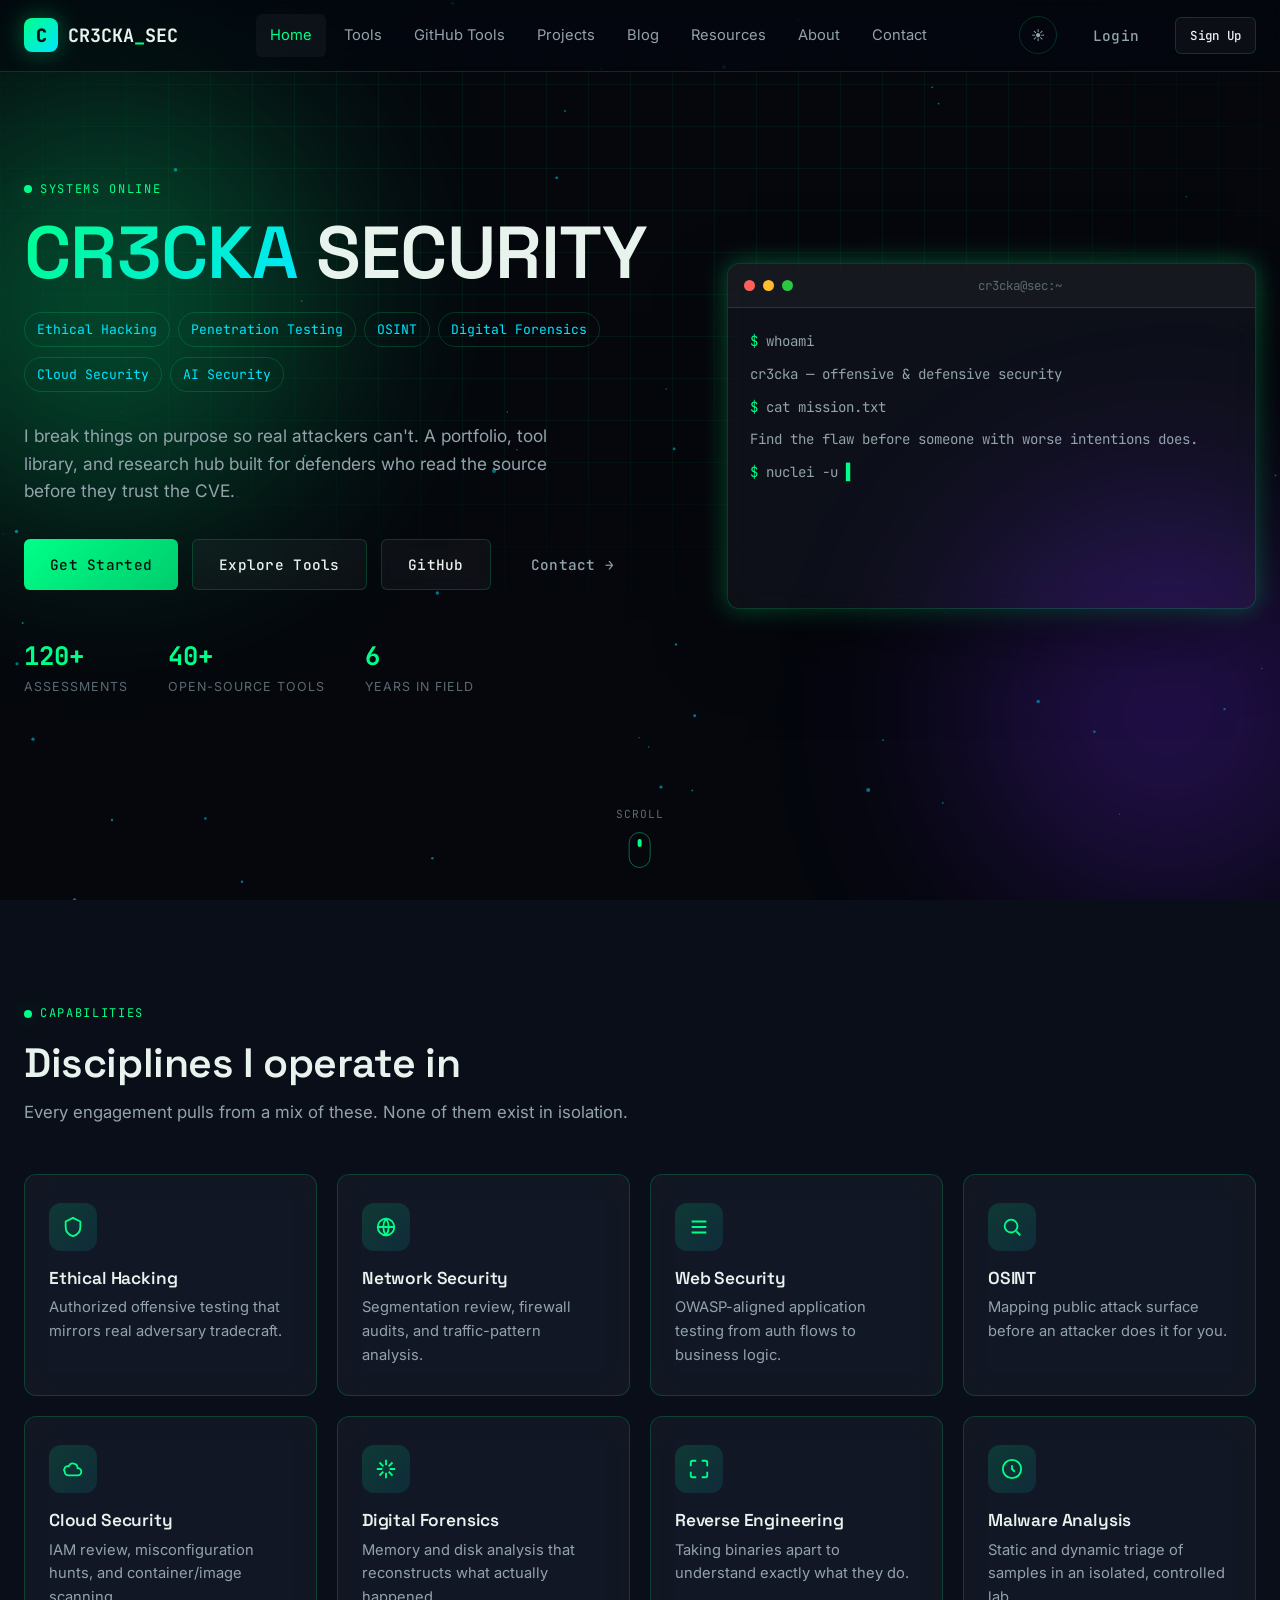
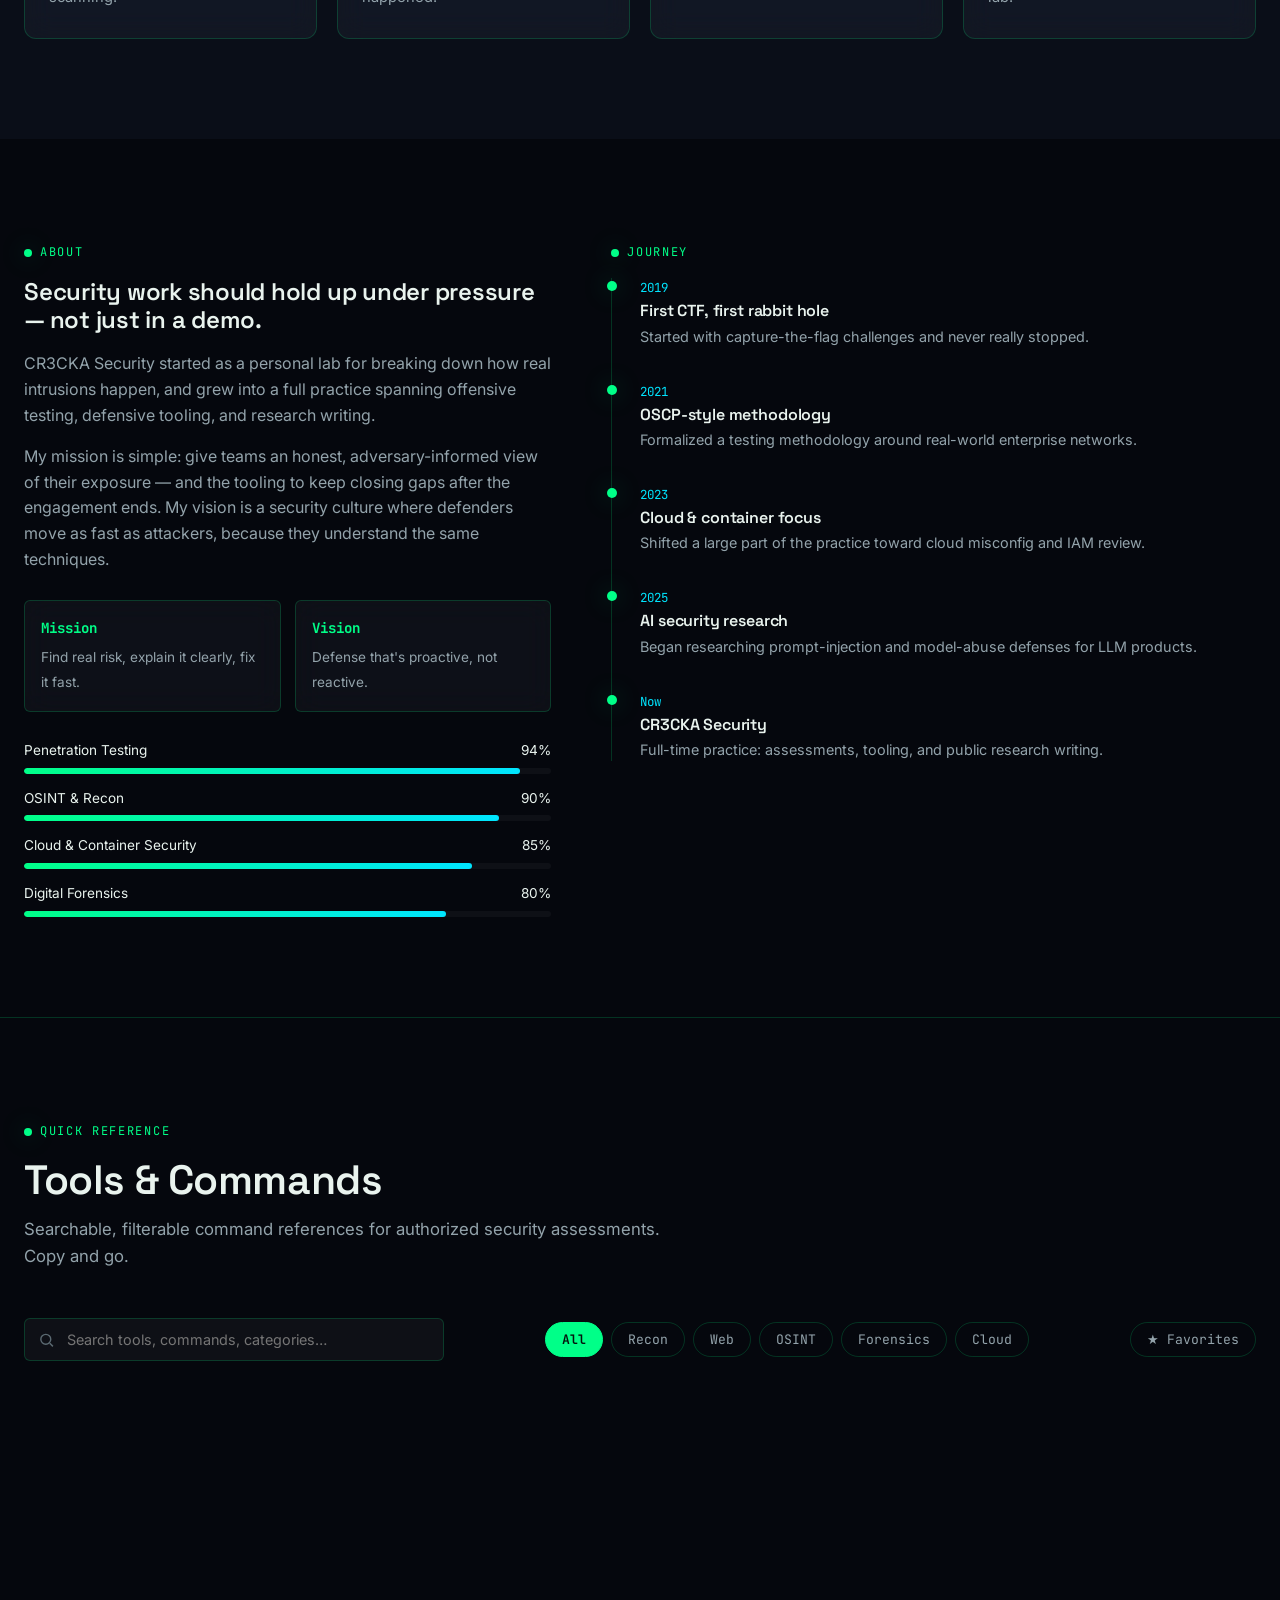
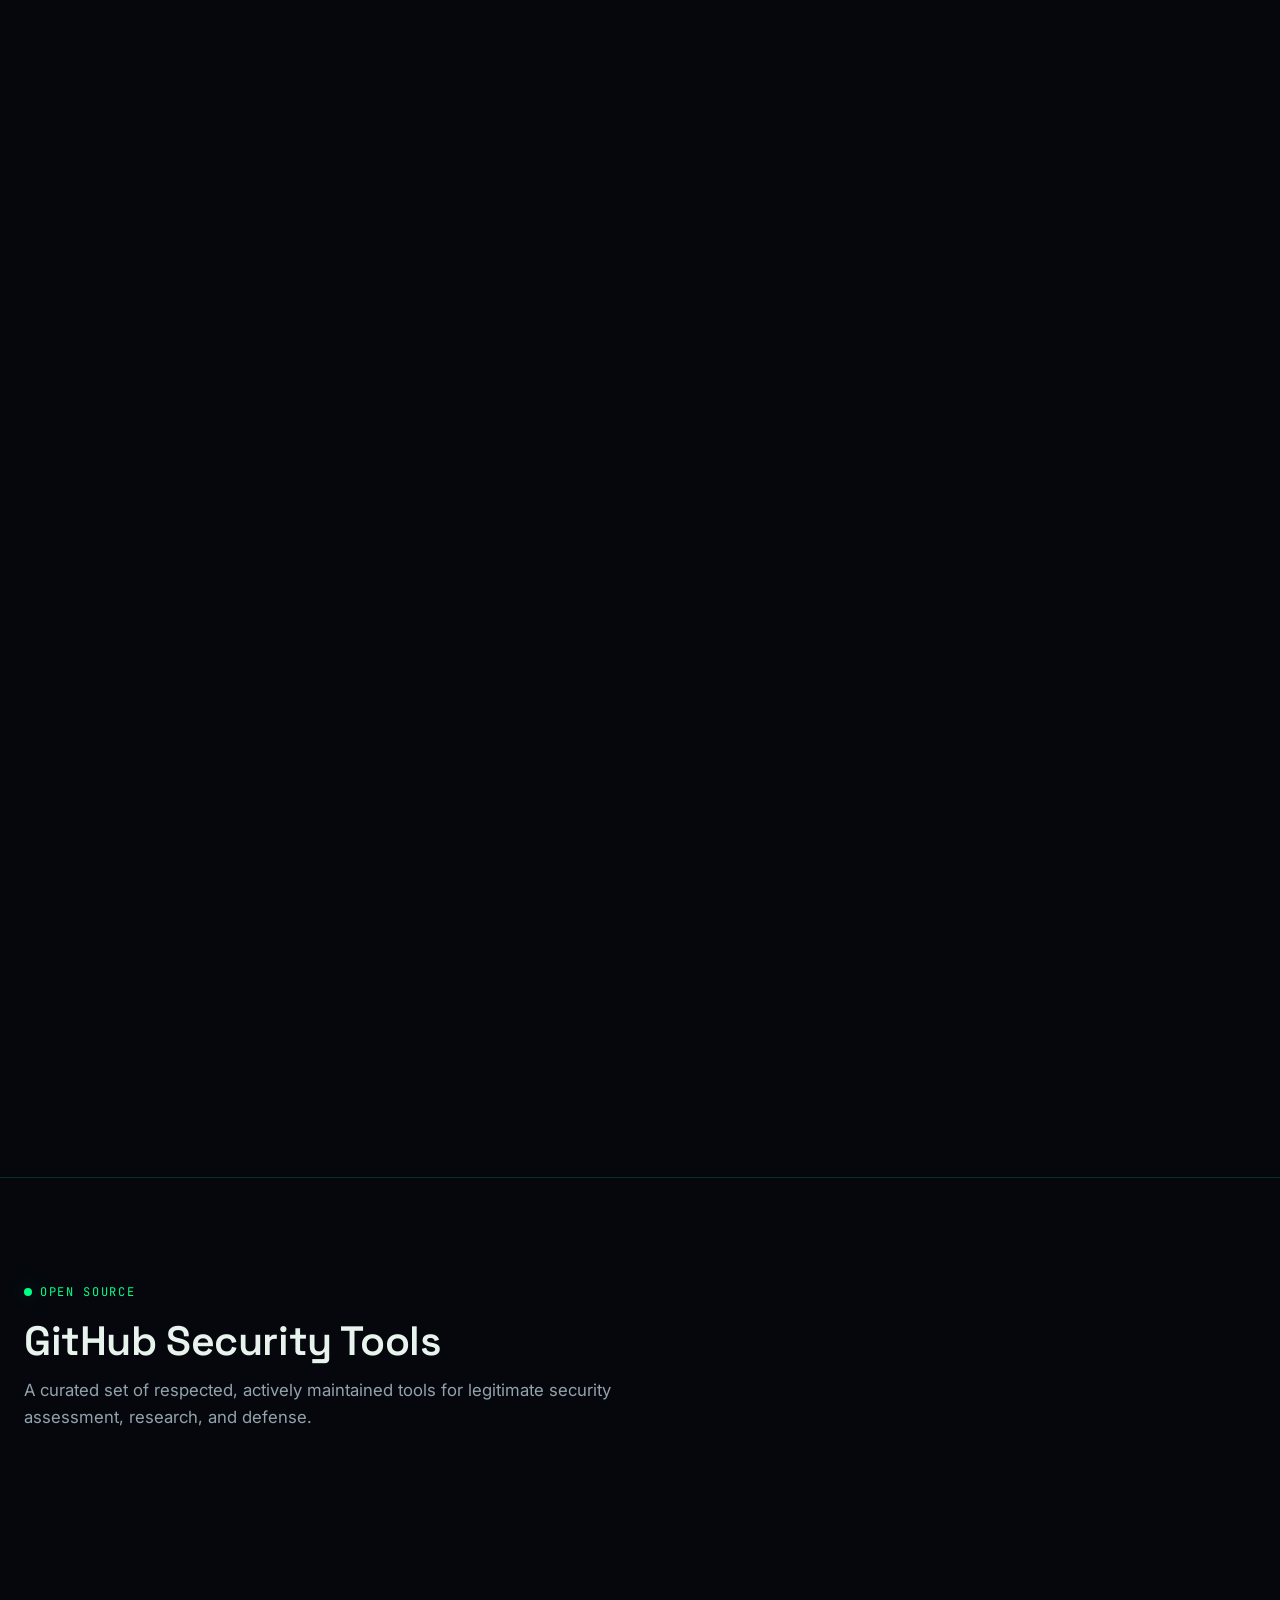
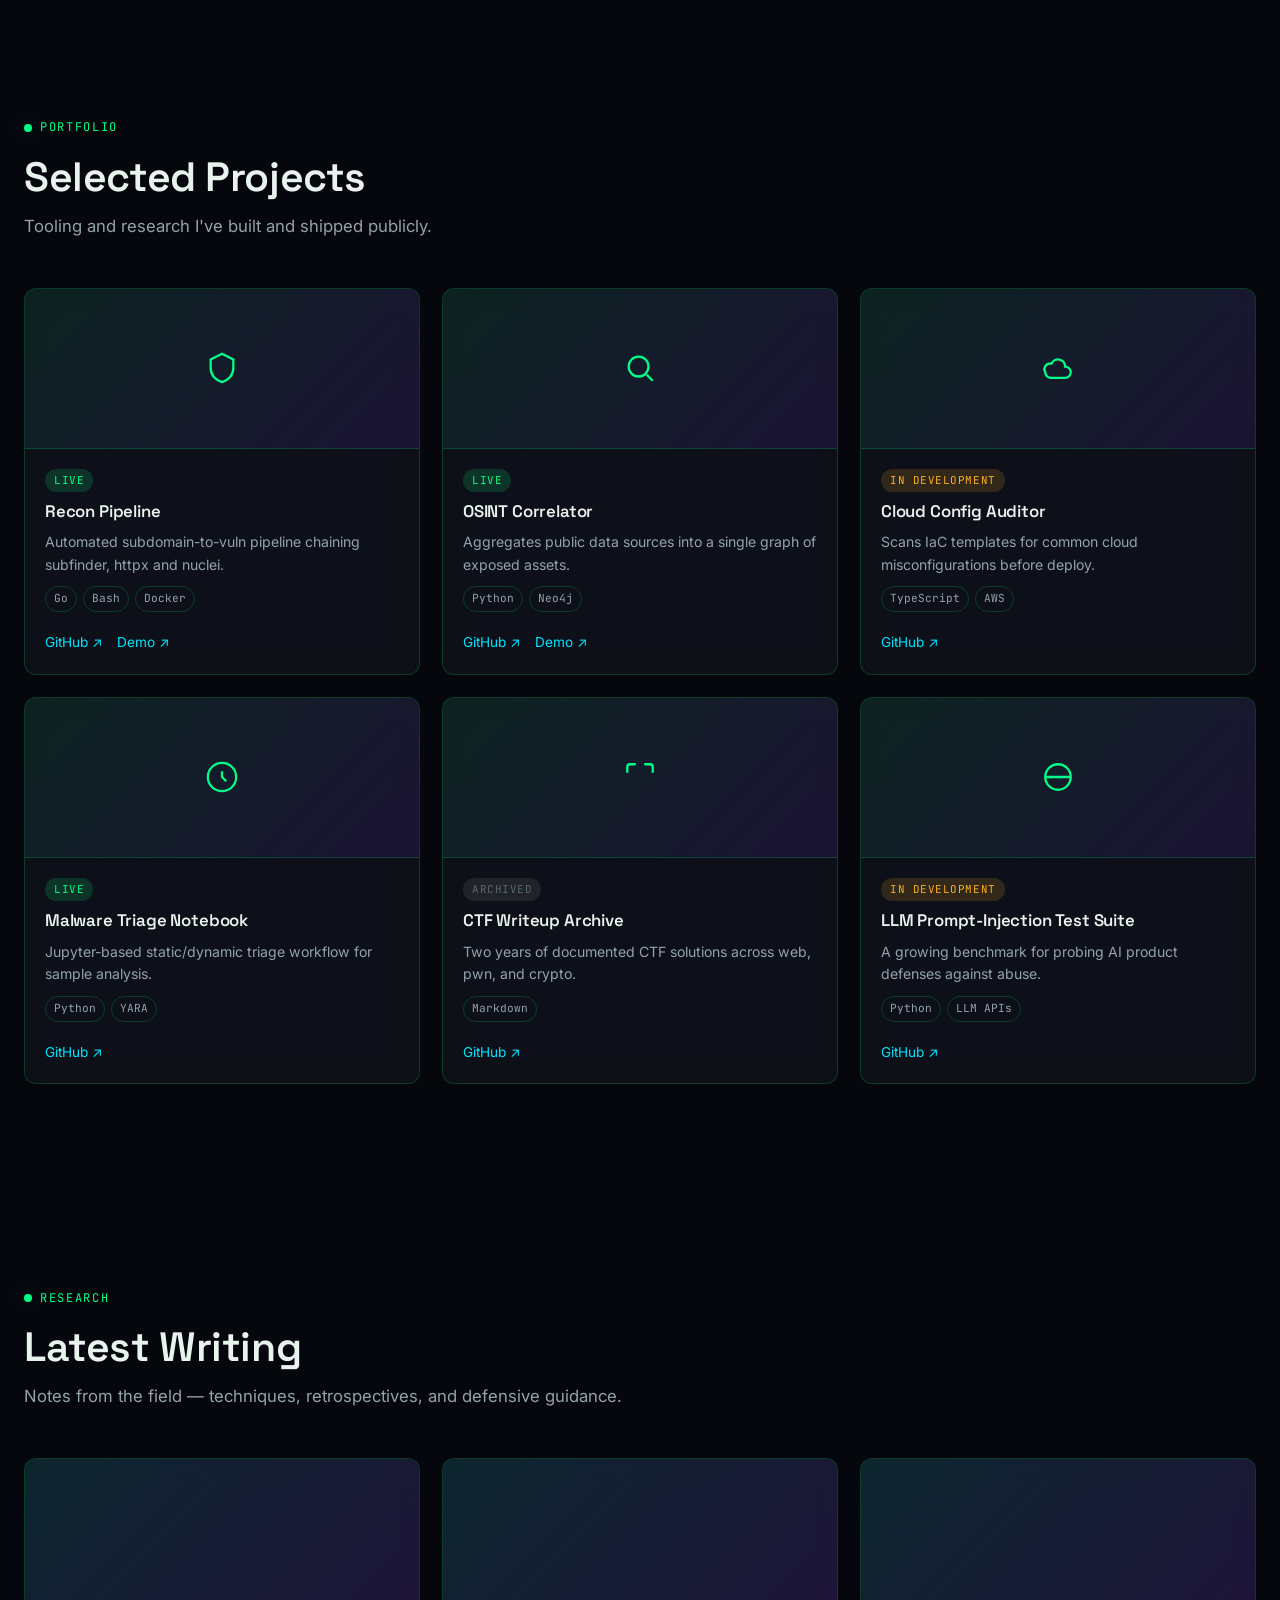
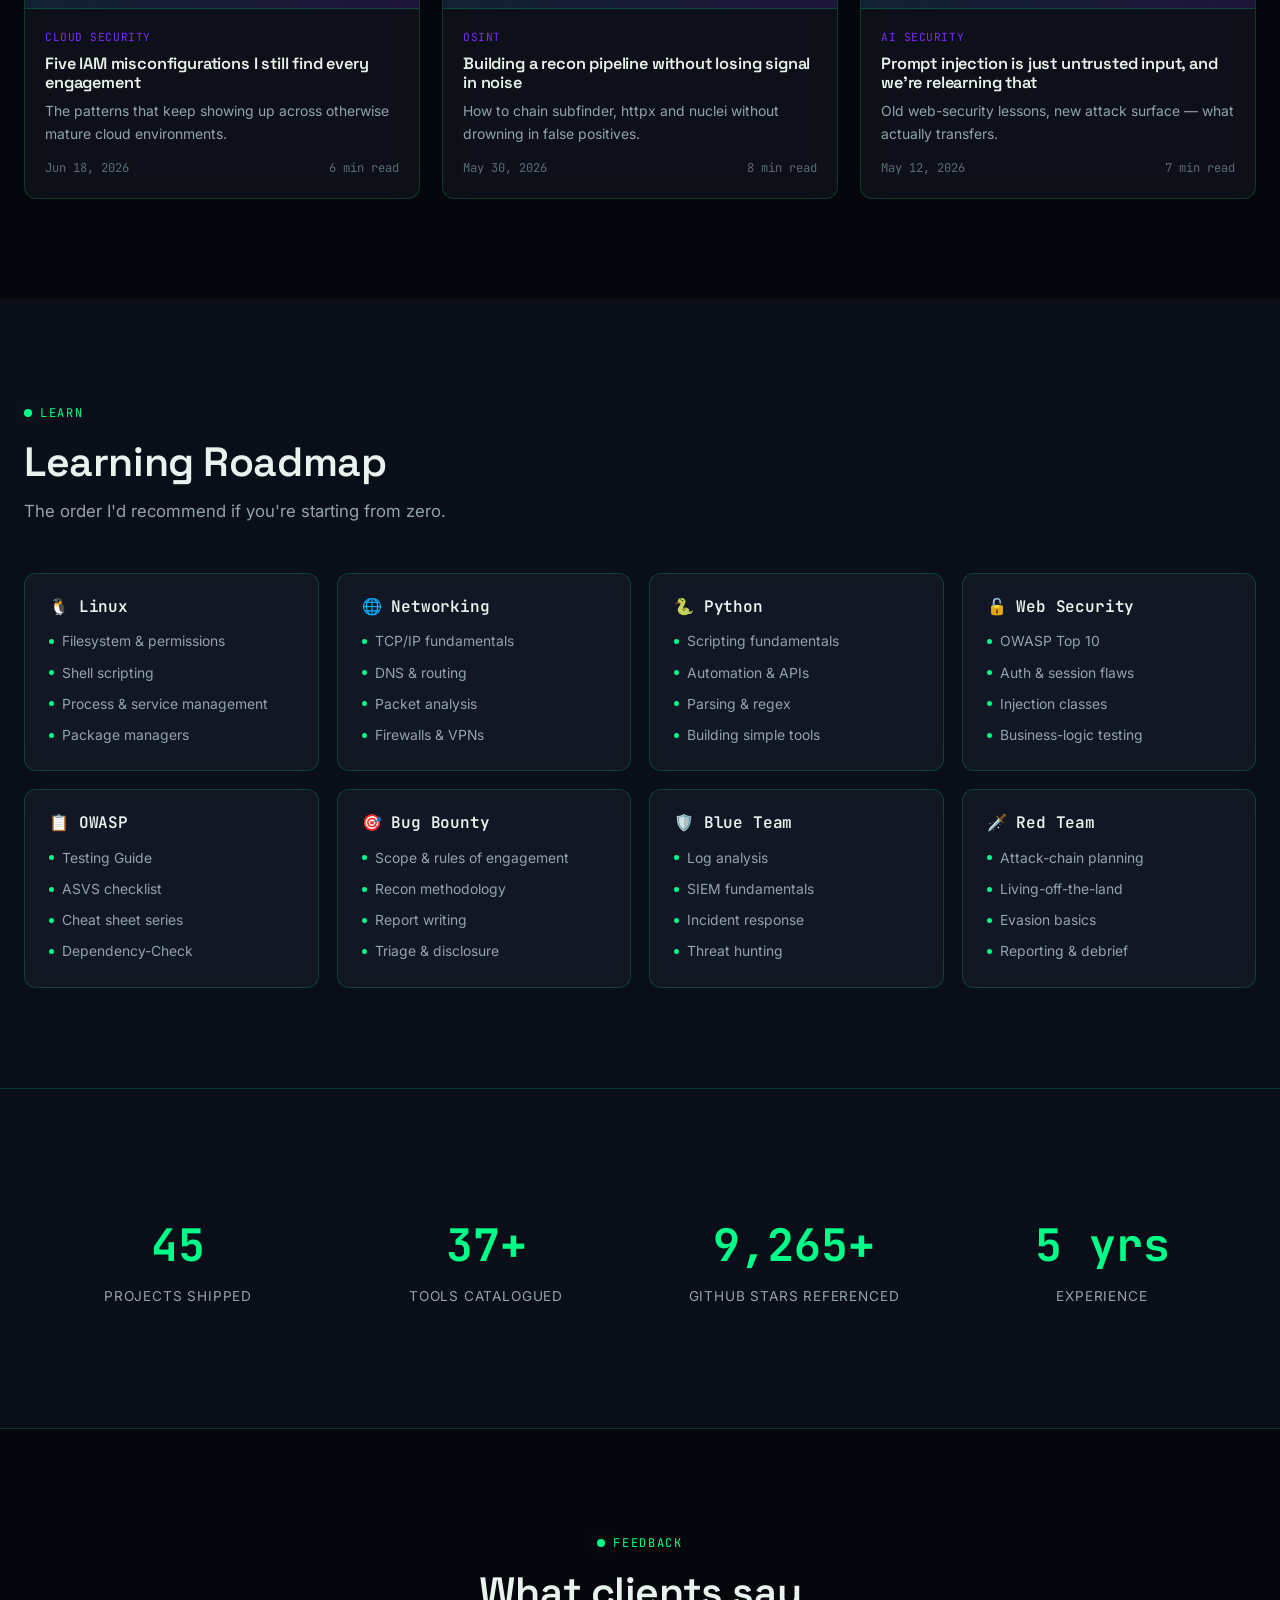
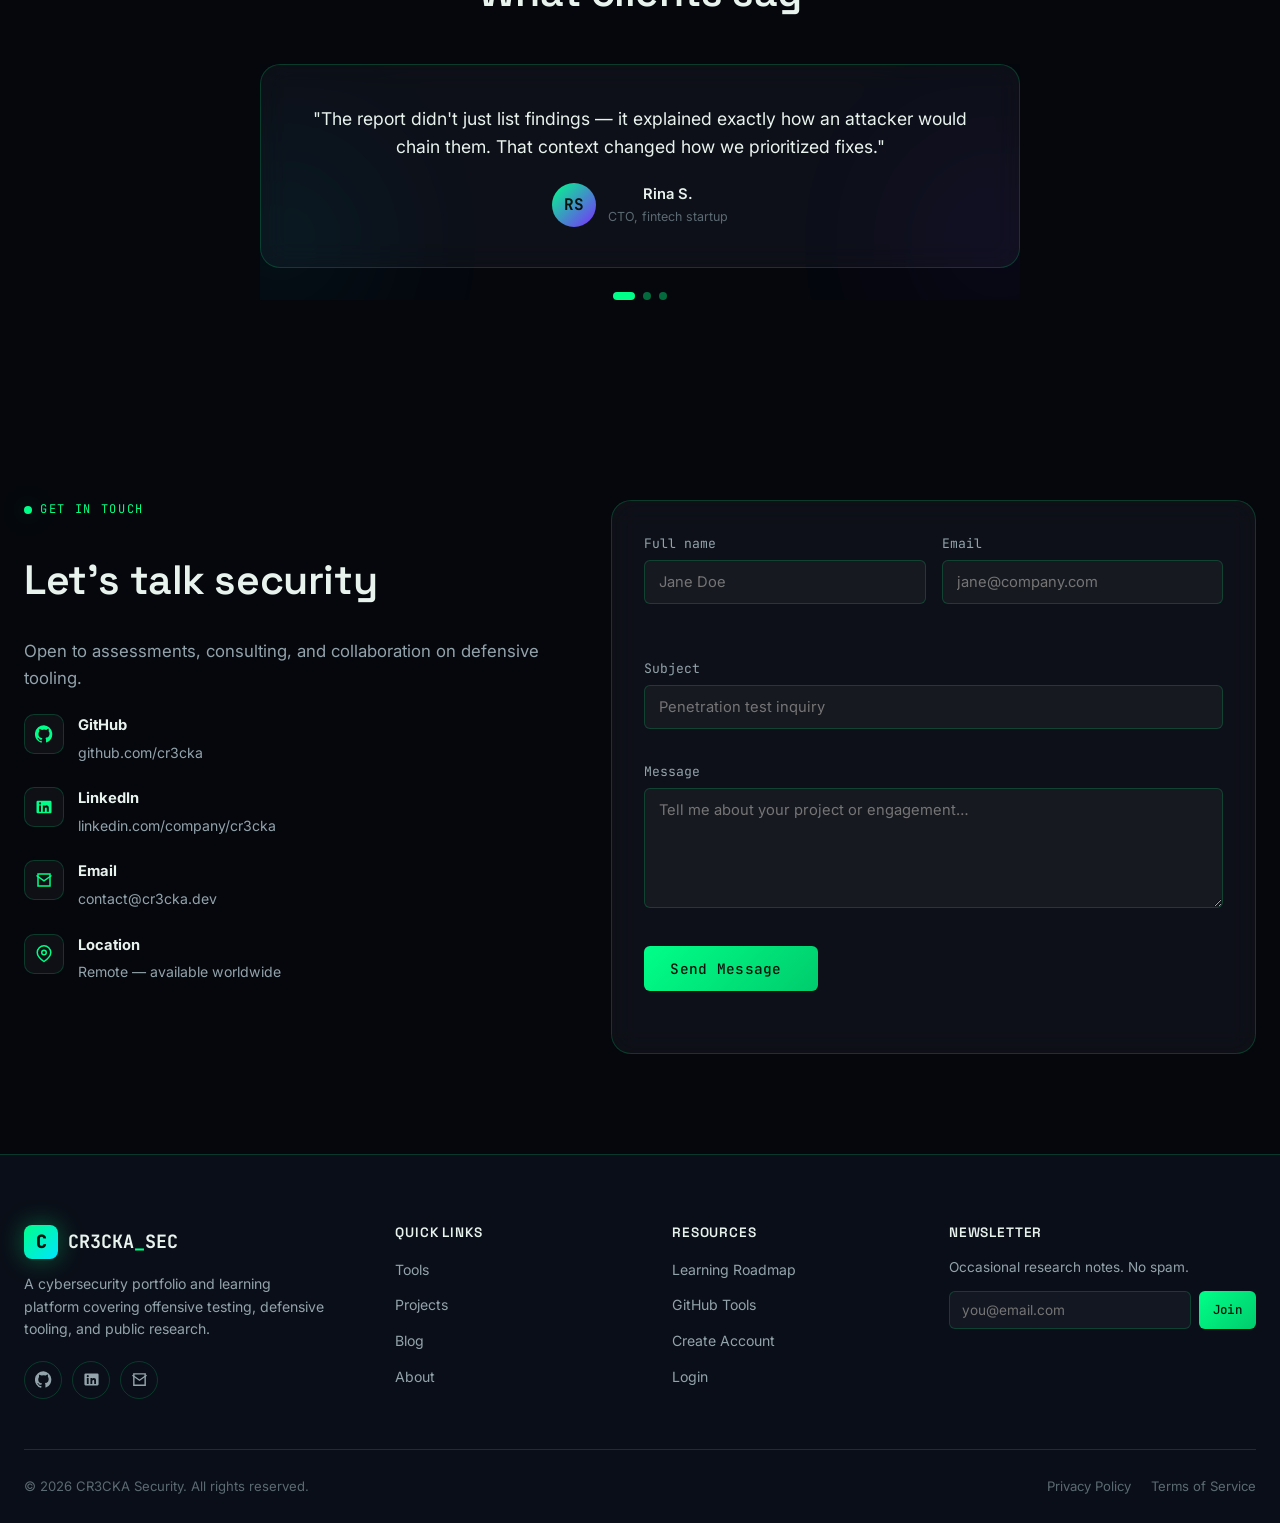
==== commit 1d43f183: "Update index.html" ====
--- a/index.html
+++ b/index.html
@@ -29,11 +29,11 @@
   "@context": "https://schema.org",
   "@type": "Organization",
   "name": "CR3CKA Security",
-  "url": "https://cr3cka.dev/",
+  "url": "https://cr3cka786.in/",
   "description": "Cybersecurity portfolio and learning platform covering ethical hacking, penetration testing, OSINT, digital forensics, cloud security and AI security.",
   "sameAs": [
-    "https://github.com/cr3cka",
-    "https://linkedin.com/company/cr3cka"
+    "https://github.com/hacker7786",
+    "https://www.linkedin.com/in/himanshu-cr3cka-000400417"
   ]
 }
 </script>
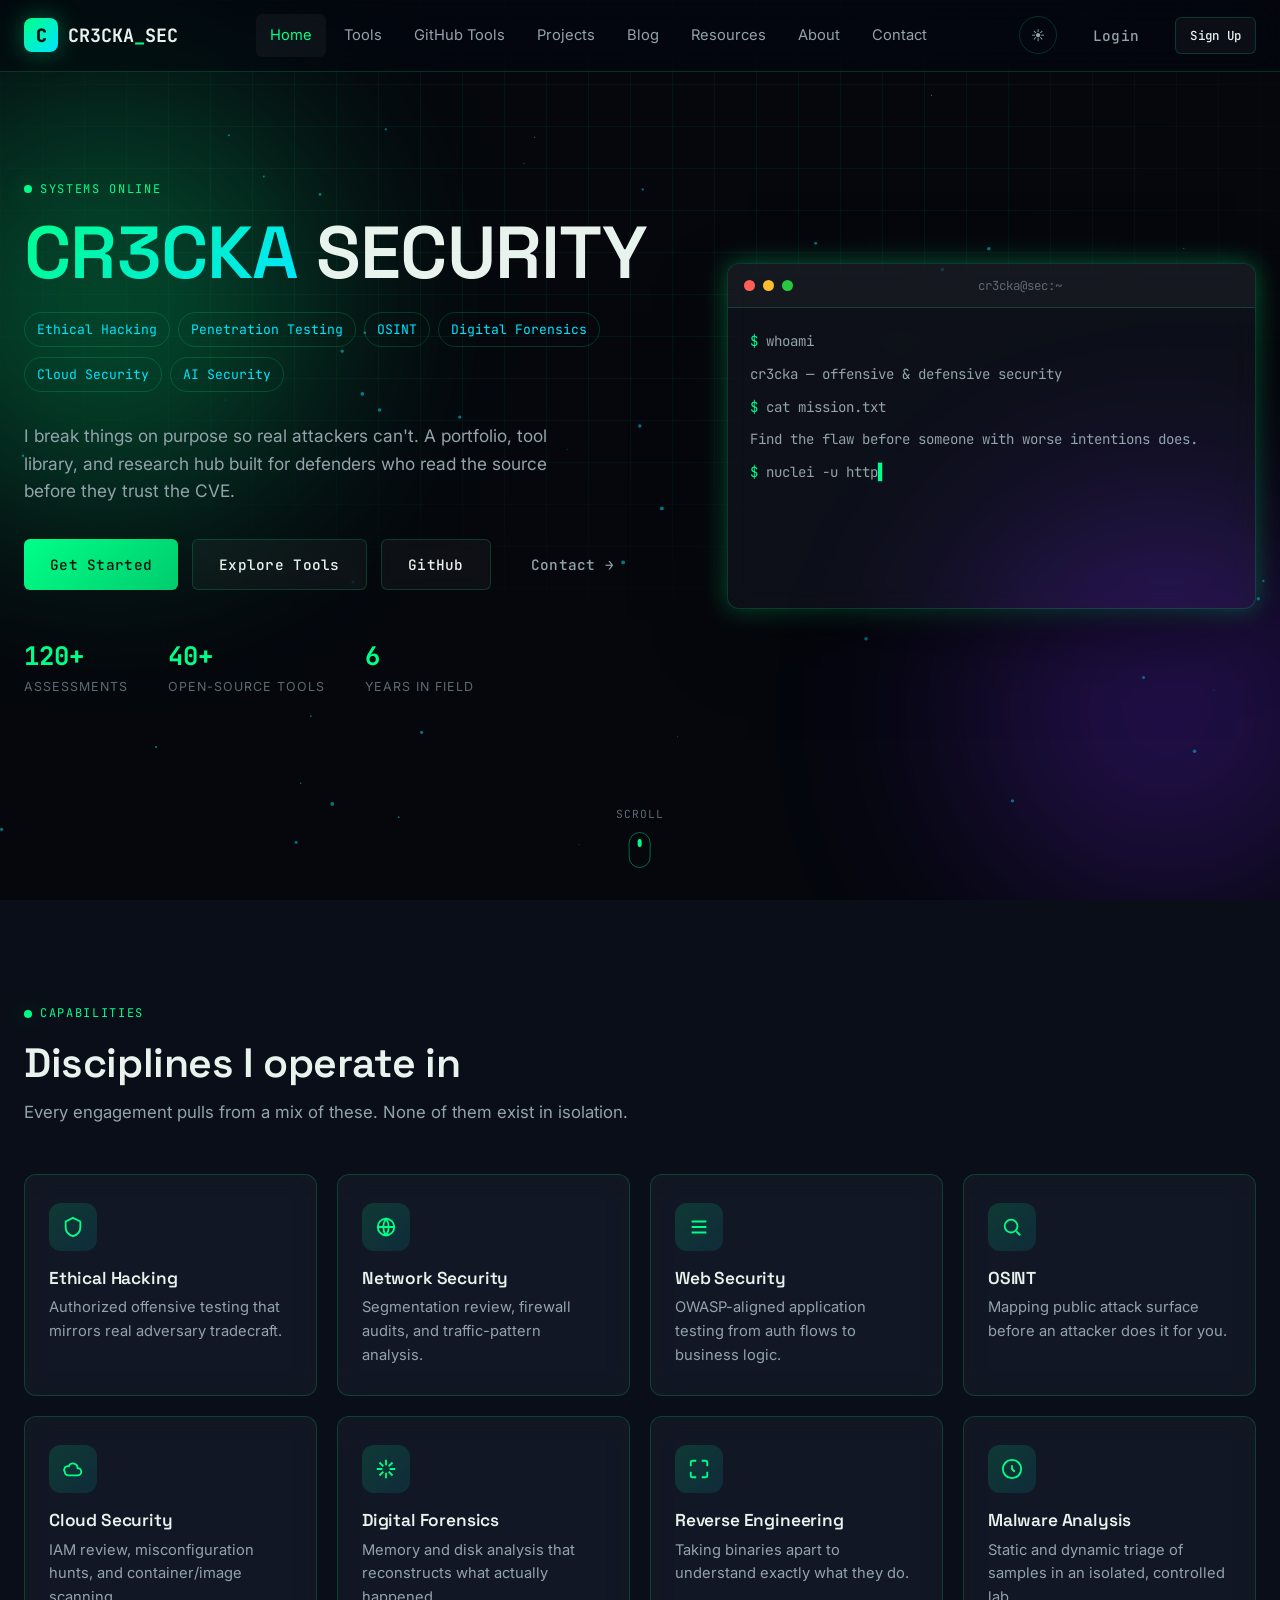
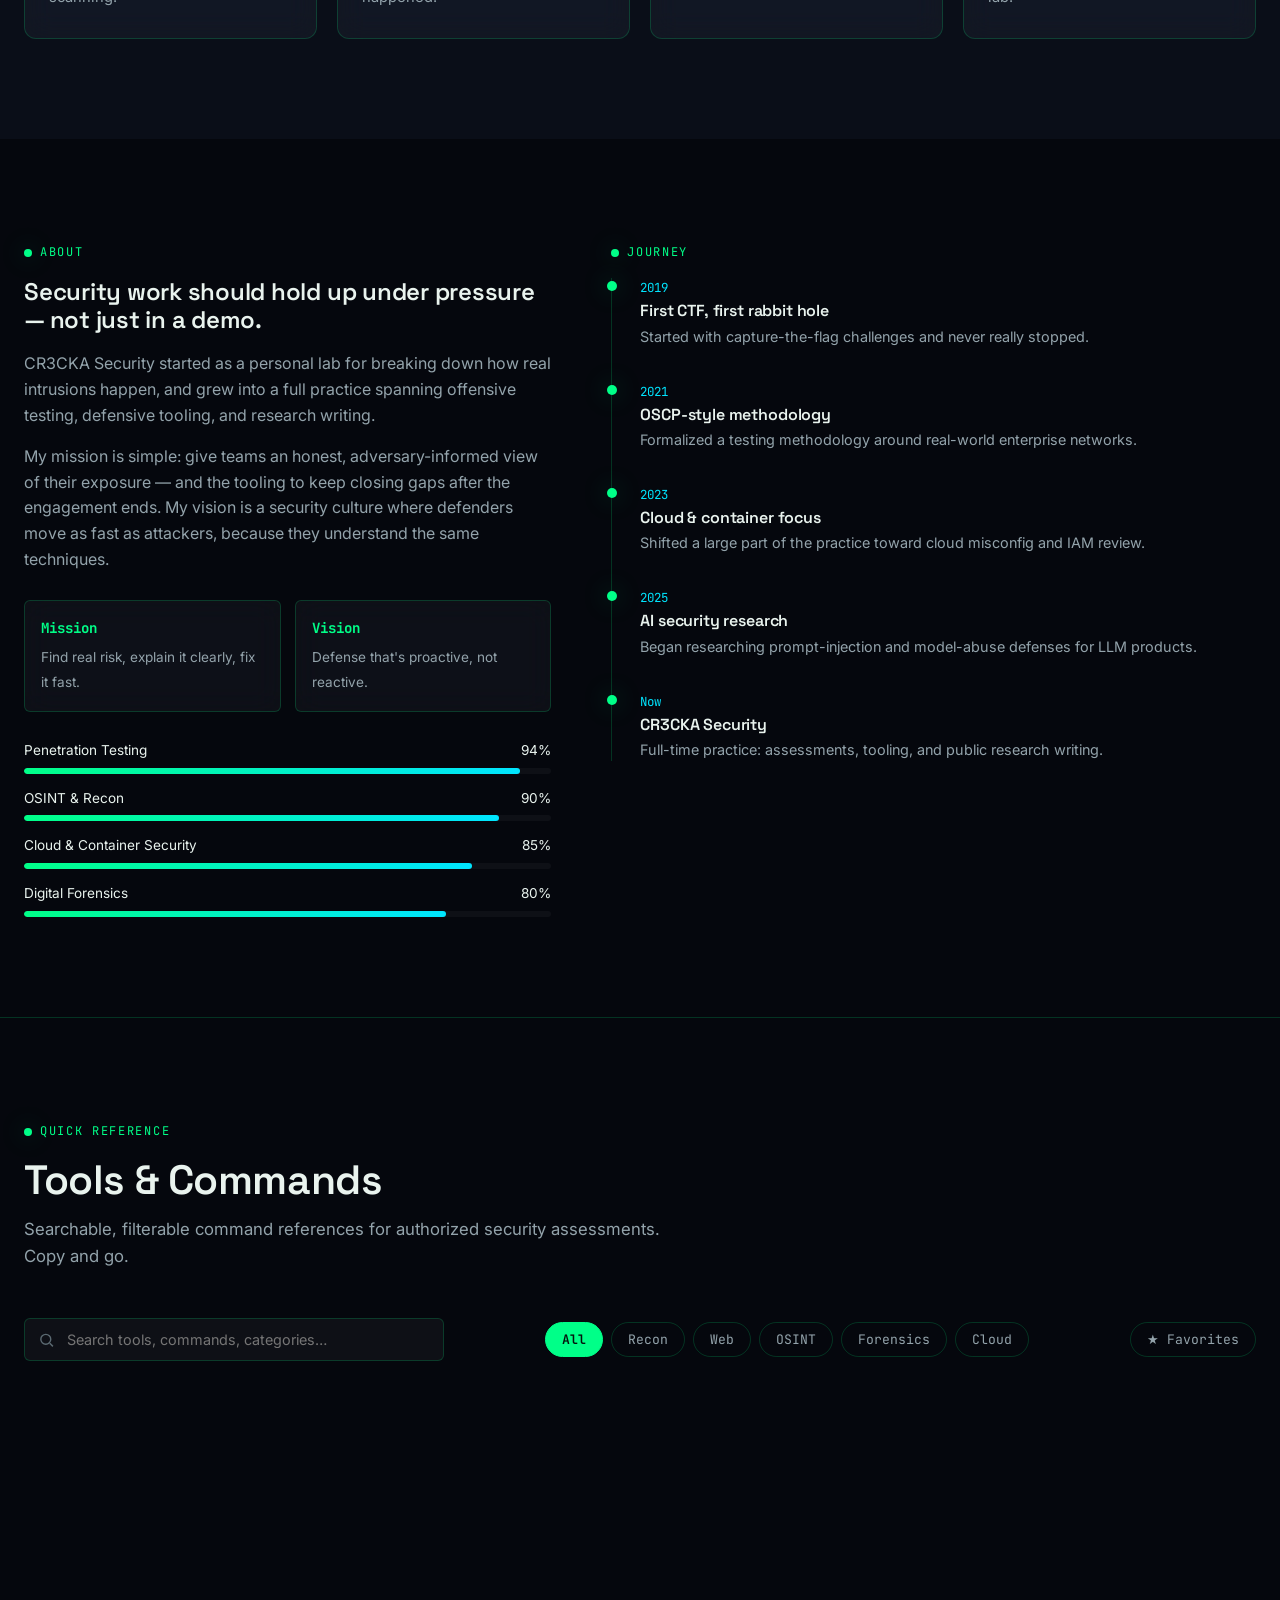
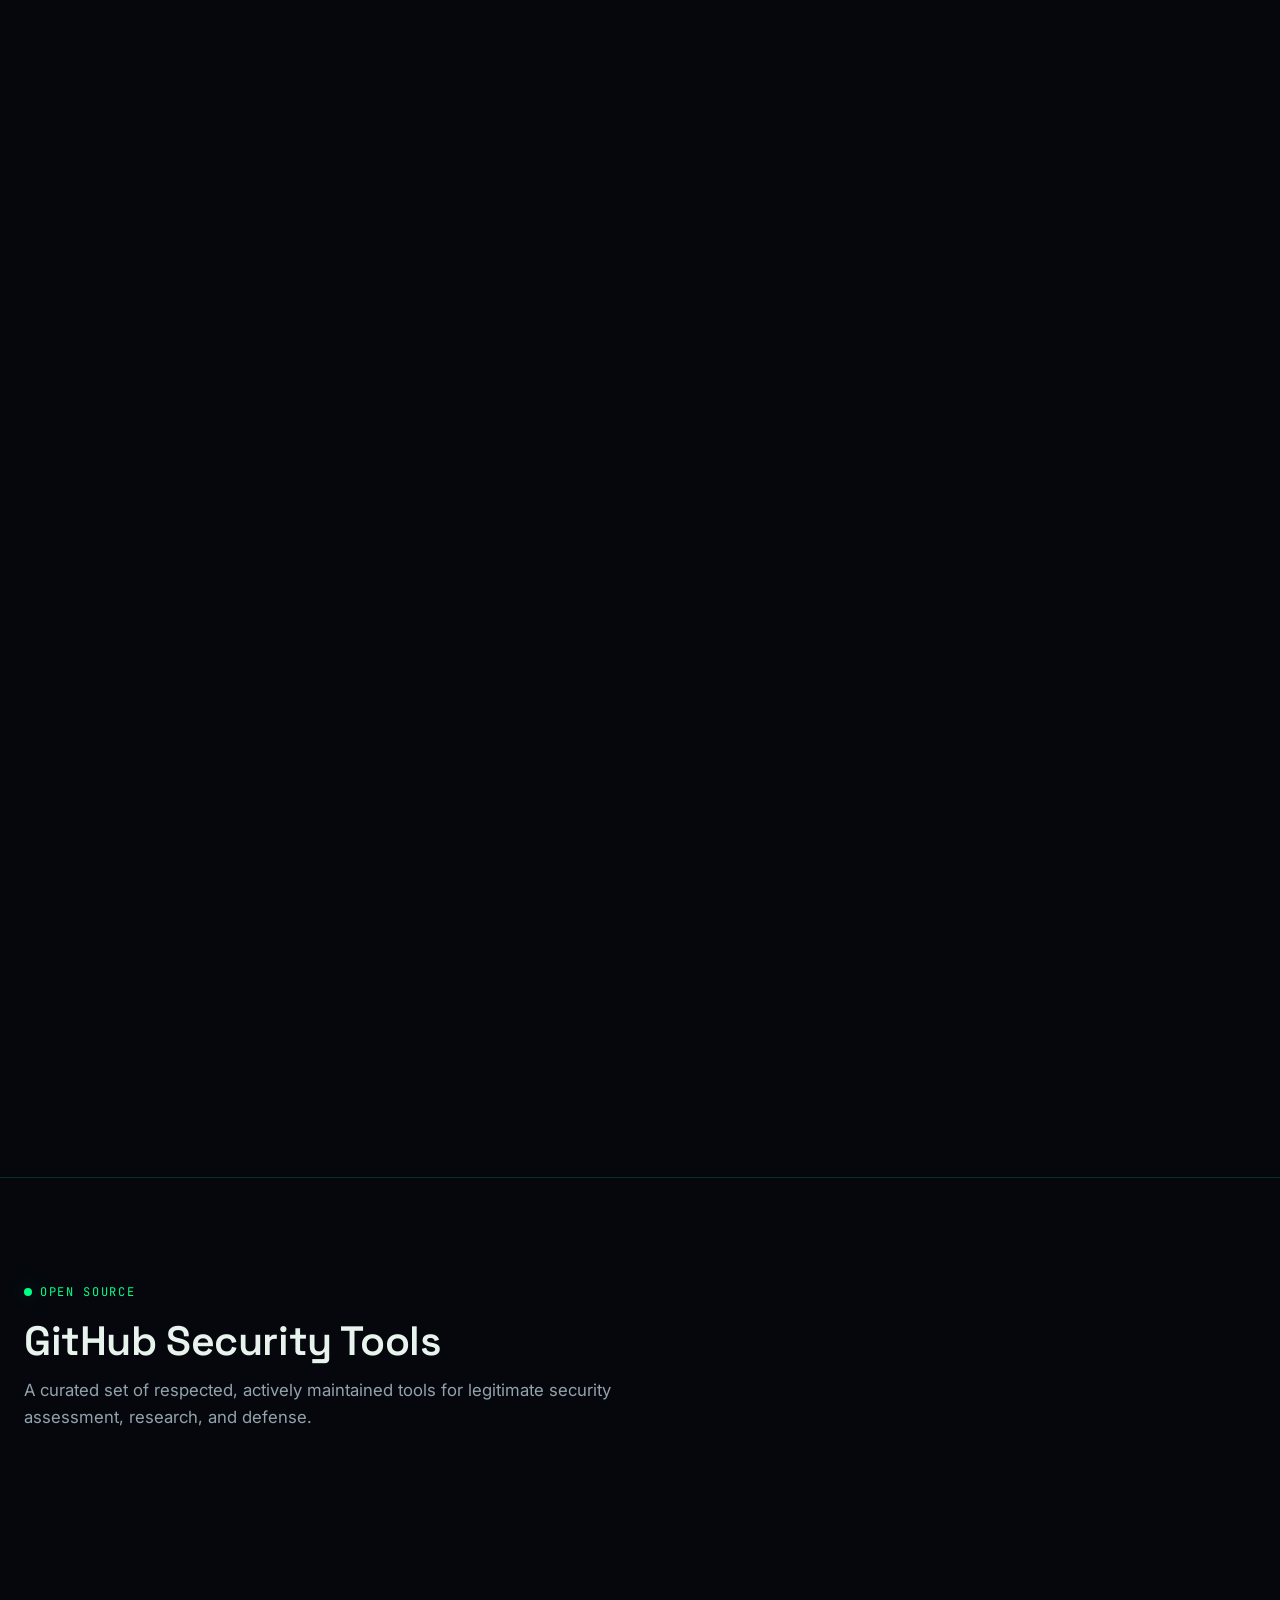
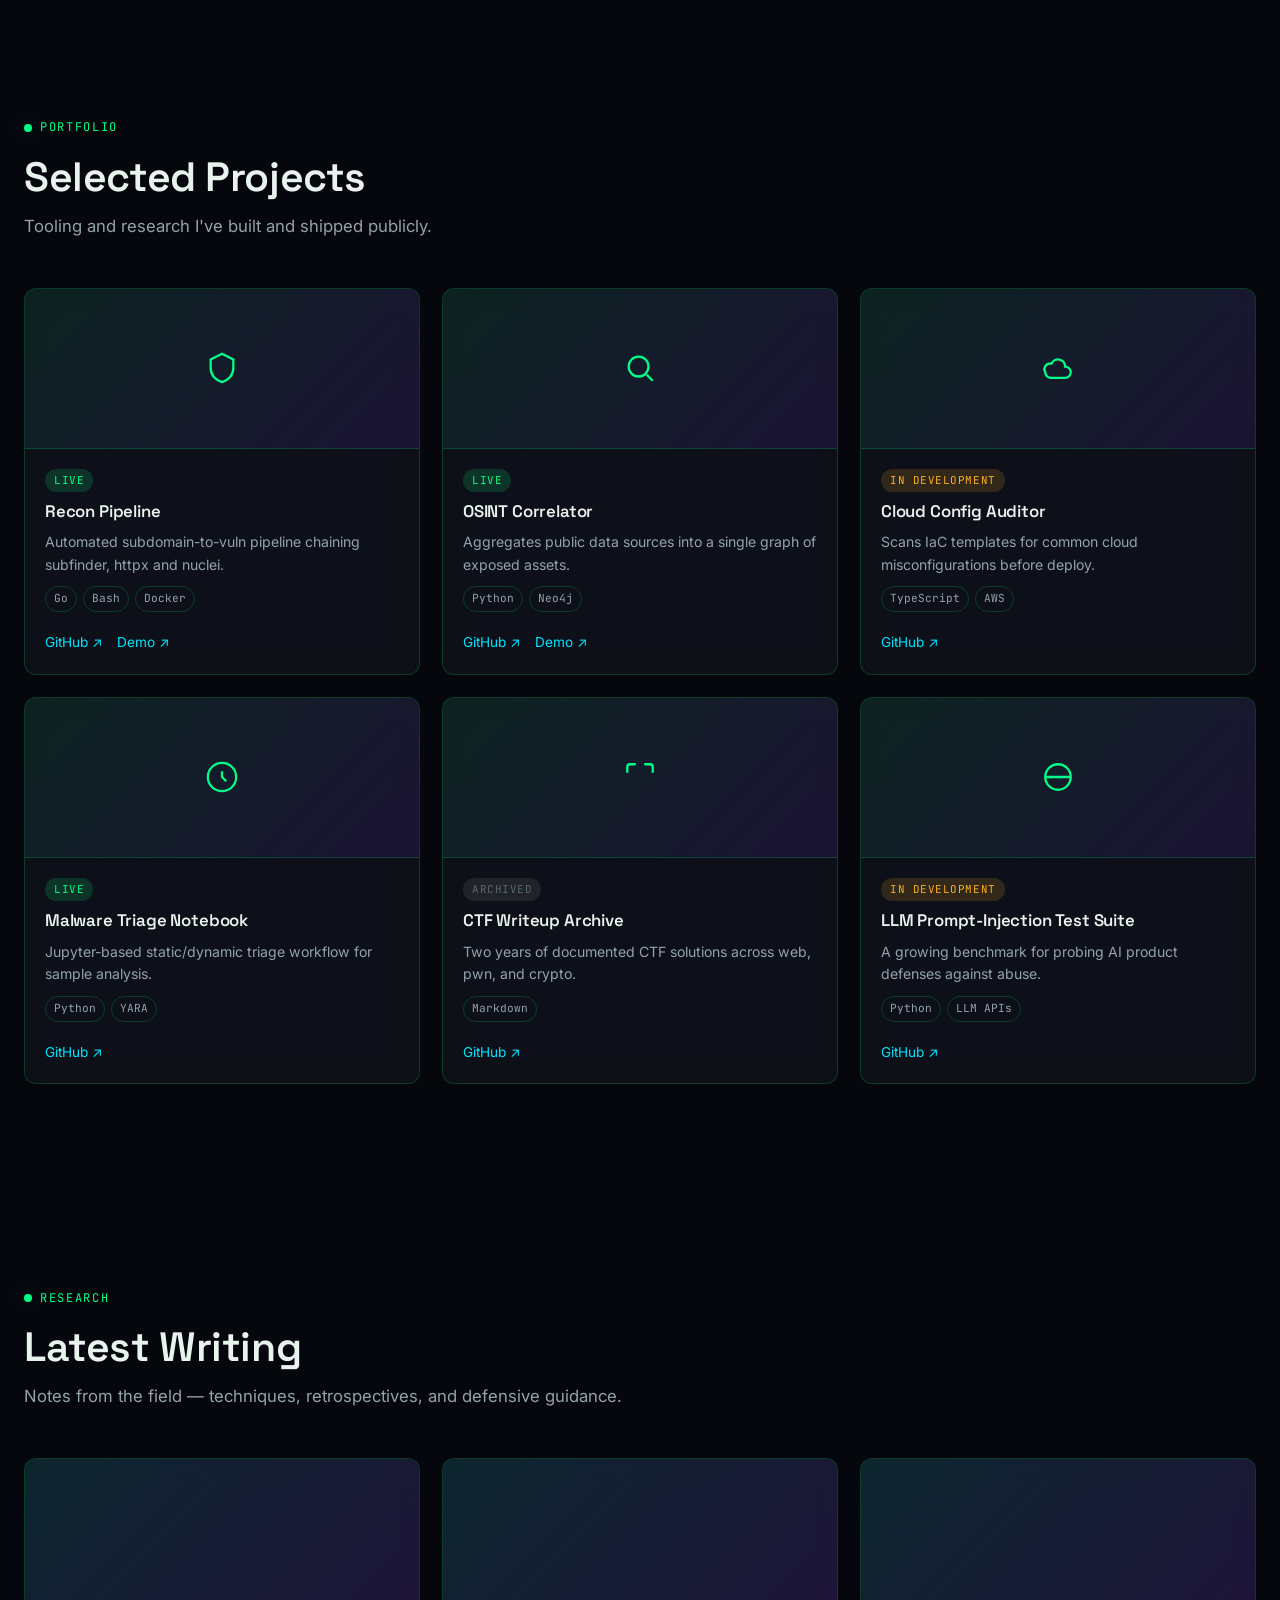
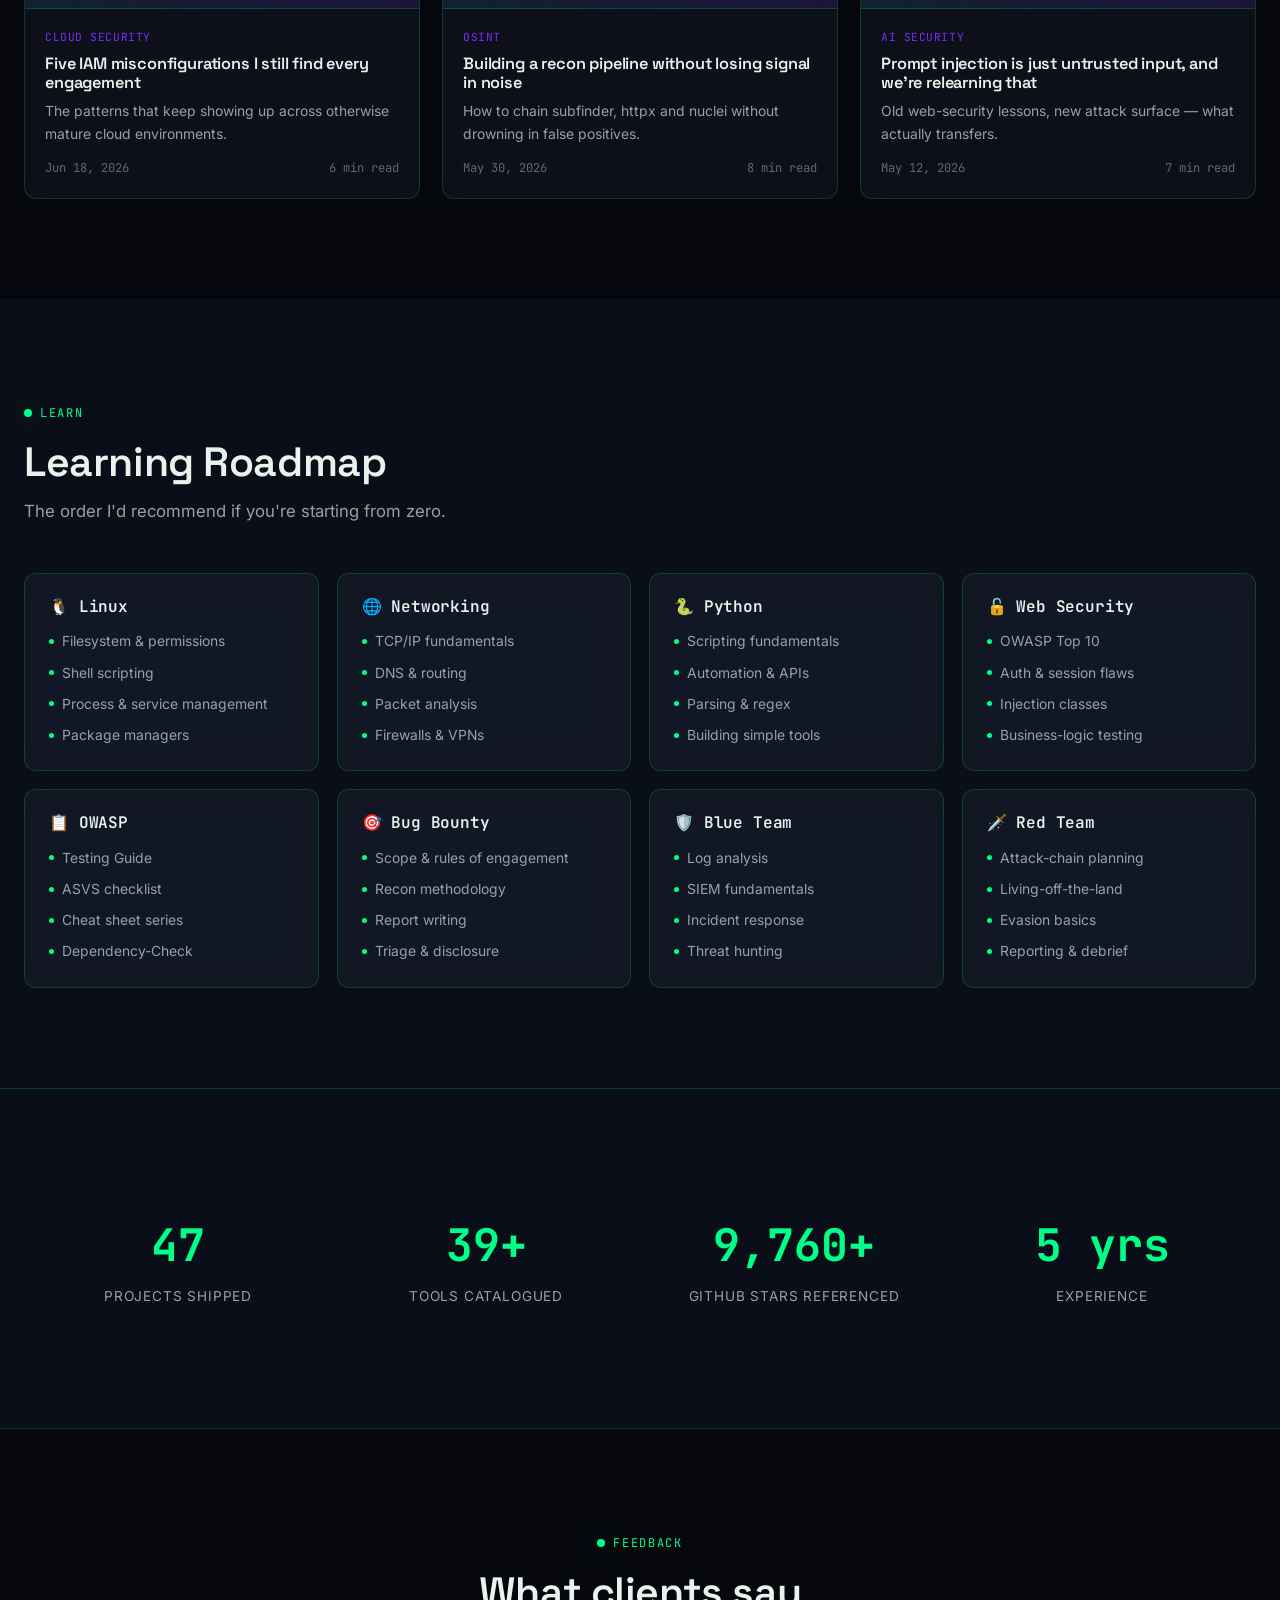
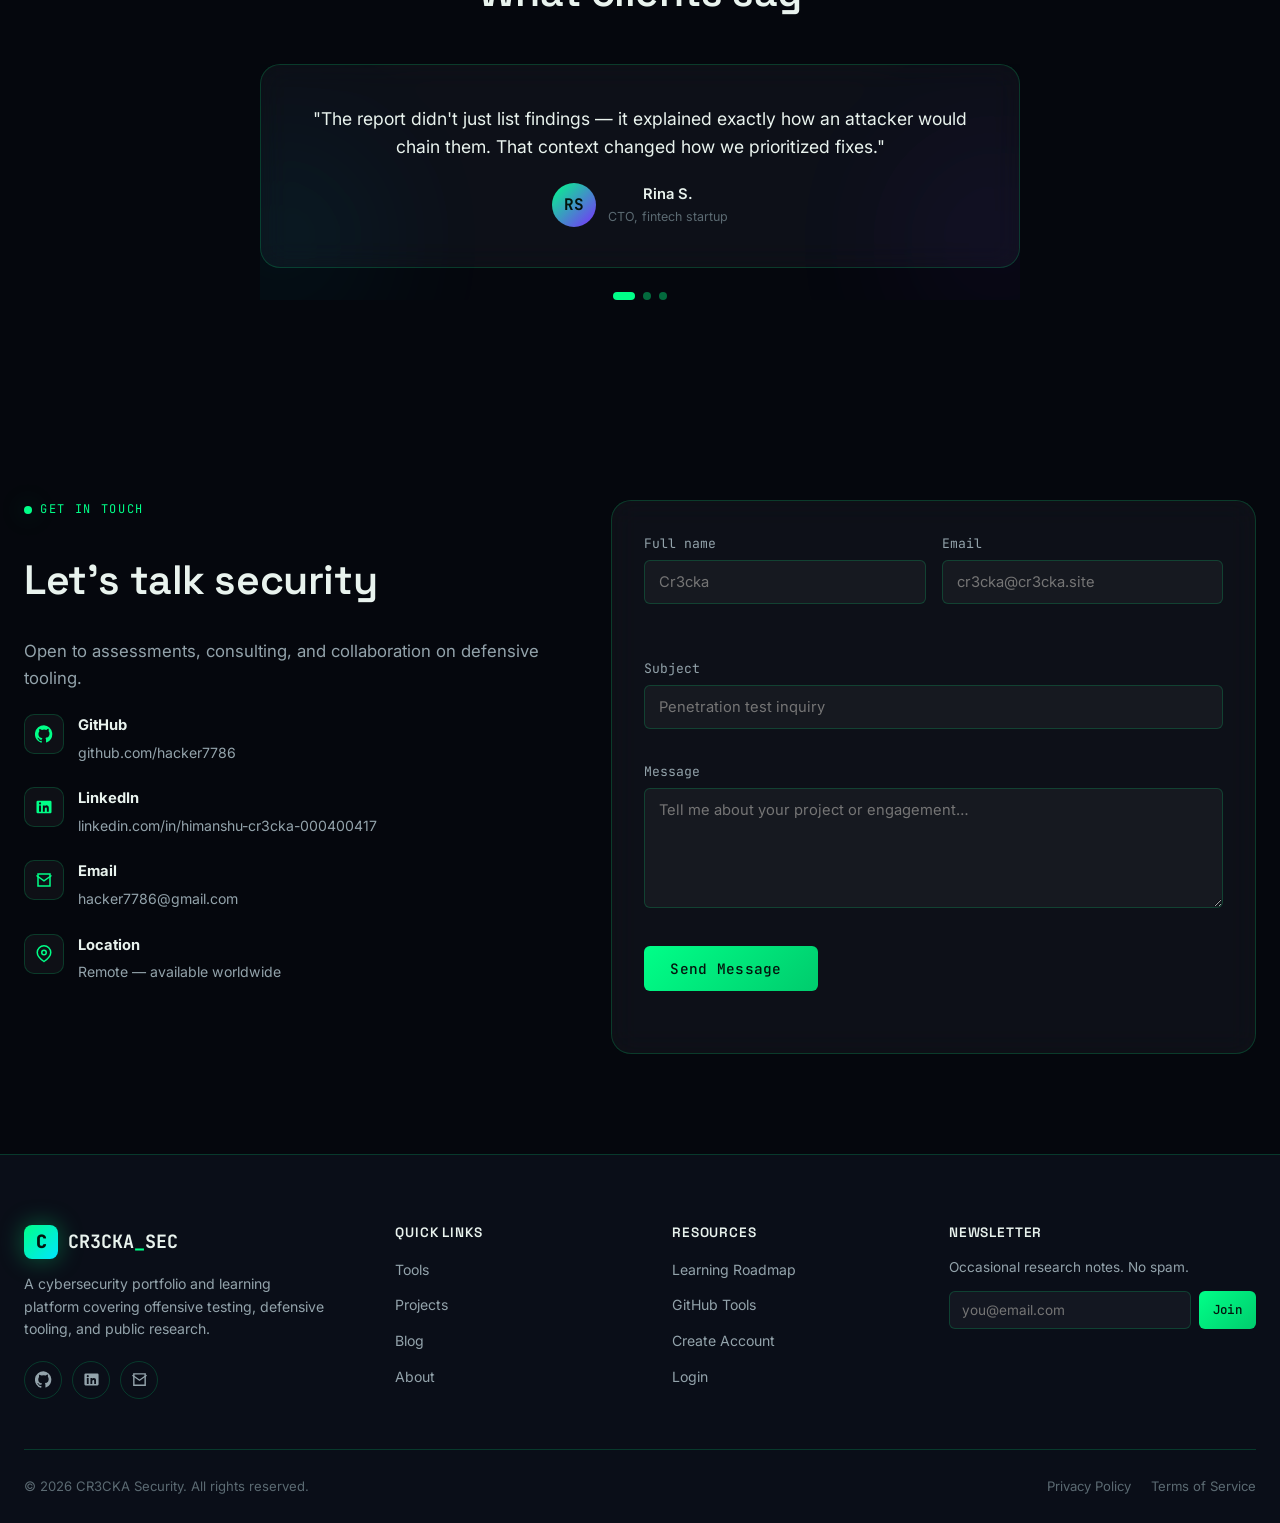
==== commit 45bce919: "Update index.html" ====
--- a/index.html
+++ b/index.html
@@ -116,7 +116,7 @@
       <div class="hero-actions">
         <a href="signup.html" class="btn btn-primary">Get Started</a>
         <a href="#tools" class="btn btn-outline">Explore Tools</a>
-        <a href="https://github.com/cr3cka" target="_blank" rel="noopener" class="btn btn-outline">GitHub</a>
+        <a href="https://github.com/hacker7786" target="_blank" rel="noopener" class="btn btn-outline">GitHub</a>
         <a href="#contact" class="btn btn-ghost">Contact →</a>
       </div>
 
@@ -323,7 +323,7 @@
           <div class="project-stack"><span>Go</span><span>Bash</span><span>Docker</span></div>
         </div>
         <div class="project-links">
-          <a href="https://github.com/cr3cka" target="_blank" rel="noopener">GitHub ↗</a>
+          <a href="https://github.com/hacker7786" target="_blank" rel="noopener">GitHub ↗</a>
           <a href="#" target="_blank" rel="noopener">Demo ↗</a>
         </div>
       </article>
@@ -337,7 +337,7 @@
           <div class="project-stack"><span>Python</span><span>Neo4j</span></div>
         </div>
         <div class="project-links">
-          <a href="https://github.com/cr3cka" target="_blank" rel="noopener">GitHub ↗</a>
+          <a href="https://github.com/hacker7786" target="_blank" rel="noopener">GitHub ↗</a>
           <a href="#" target="_blank" rel="noopener">Demo ↗</a>
         </div>
       </article>
@@ -351,7 +351,7 @@
           <div class="project-stack"><span>TypeScript</span><span>AWS</span></div>
         </div>
         <div class="project-links">
-          <a href="https://github.com/cr3cka" target="_blank" rel="noopener">GitHub ↗</a>
+          <a href="https://github.com/hacker7786" target="_blank" rel="noopener">GitHub ↗</a>
         </div>
       </article>
 
@@ -364,7 +364,7 @@
           <div class="project-stack"><span>Python</span><span>YARA</span></div>
         </div>
         <div class="project-links">
-          <a href="https://github.com/cr3cka" target="_blank" rel="noopener">GitHub ↗</a>
+          <a href="https://github.com/hacker7786" target="_blank" rel="noopener">GitHub ↗</a>
         </div>
       </article>
 
@@ -377,7 +377,7 @@
           <div class="project-stack"><span>Markdown</span></div>
         </div>
         <div class="project-links">
-          <a href="https://github.com/cr3cka" target="_blank" rel="noopener">GitHub ↗</a>
+          <a href="https://github.com/hacker7786" target="_blank" rel="noopener">GitHub ↗</a>
         </div>
       </article>
 
@@ -390,7 +390,7 @@
           <div class="project-stack"><span>Python</span><span>LLM APIs</span></div>
         </div>
         <div class="project-links">
-          <a href="https://github.com/cr3cka" target="_blank" rel="noopener">GitHub ↗</a>
+          <a href="https://github.com/hacker7786" target="_blank" rel="noopener">GitHub ↗</a>
         </div>
       </article>
     </div>
@@ -550,15 +550,15 @@
 
       <div class="contact-item">
         <div class="ic"><svg width="18" height="18" viewBox="0 0 24 24" fill="currentColor"><path d="M12 .3a12 12 0 00-3.8 23.4c.6.1.8-.3.8-.6v-2c-3.3.7-4-1.6-4-1.6-.6-1.4-1.4-1.8-1.4-1.8-1.1-.8.1-.7.1-.7 1.2.1 1.9 1.2 1.9 1.2 1.1 1.9 2.9 1.3 3.6 1 .1-.8.4-1.3.8-1.6-2.7-.3-5.4-1.3-5.4-5.9 0-1.3.5-2.4 1.2-3.2-.1-.3-.5-1.5.1-3.2 0 0 1-.3 3.3 1.2a11.3 11.3 0 016 0C17 4.7 18 5 18 5c.6 1.7.2 2.9.1 3.2.8.8 1.2 1.9 1.2 3.2 0 4.6-2.7 5.6-5.4 5.9.4.4.8 1.1.8 2.2v3.3c0 .3.2.7.8.6A12 12 0 0012 .3z"/></svg></div>
-        <div><strong>GitHub</strong><a href="https://github.com/cr3cka" target="_blank" rel="noopener">github.com/cr3cka</a></div>
+        <div><strong>GitHub</strong><a href="https://github.com/hacker7786" target="_blank" rel="noopener">github.com/hacker7786</a></div>
       </div>
       <div class="contact-item">
         <div class="ic"><svg width="18" height="18" viewBox="0 0 24 24" fill="currentColor"><path d="M20.4 3.6H3.6A1.6 1.6 0 002 5.2v13.6a1.6 1.6 0 001.6 1.6h16.8a1.6 1.6 0 001.6-1.6V5.2a1.6 1.6 0 00-1.6-1.6zM8 18.4H5.4V9.9H8zM6.7 8.8a1.5 1.5 0 110-3 1.5 1.5 0 010 3zm11.7 9.6h-2.6v-4.1c0-1-.4-1.7-1.3-1.7-.7 0-1.1.5-1.3 1-.1.2-.1.4-.1.7v4.1H10.5s.1-7.4 0-8.5h2.6v1.2a2.6 2.6 0 012.3-1.3c1.7 0 3 1.1 3 3.5z"/></svg></div>
-        <div><strong>LinkedIn</strong><a href="https://linkedin.com/company/cr3cka" target="_blank" rel="noopener">linkedin.com/company/cr3cka</a></div>
+        <div><strong>LinkedIn</strong><a href="https://www.linkedin.com/in/himanshu-cr3cka-000400417" target="_blank" rel="noopener">linkedin.com/in/himanshu-cr3cka-000400417</a></div>
       </div>
       <div class="contact-item">
         <div class="ic"><svg width="18" height="18" viewBox="0 0 24 24" fill="none" stroke="currentColor" stroke-width="2"><path d="M4 4h16v16H4z"/><path d="M22 6l-10 7L2 6"/></svg></div>
-        <div><strong>Email</strong><a href="mailto:contact@cr3cka.dev">contact@cr3cka.dev</a></div>
+        <div><strong>Email</strong><a href="mailto:hacker7786@gmail.com">hacker7786@gmail.com</a></div>
       </div>
       <div class="contact-item">
         <div class="ic"><svg width="18" height="18" viewBox="0 0 24 24" fill="none" stroke="currentColor" stroke-width="2"><path d="M21 10c0 6-9 12-9 12s-9-6-9-12a9 9 0 0118 0z"/><circle cx="12" cy="10" r="3"/></svg></div>
@@ -570,12 +570,12 @@
       <div class="form-grid">
         <div class="form-group">
           <label for="c-name">Full name</label>
-          <input type="text" id="c-name" name="name" placeholder="Jane Doe" />
+          <input type="text" id="c-name" name="name" placeholder="Cr3cka" />
           <span class="form-error" id="c-name-error"></span>
         </div>
         <div class="form-group">
           <label for="c-email">Email</label>
-          <input type="email" id="c-email" name="email" placeholder="jane@company.com" />
+          <input type="email" id="c-email" name="email" placeholder="cr3cka@cr3cka.site" />
           <span class="form-error" id="c-email-error"></span>
         </div>
         <div class="form-group full">
@@ -607,9 +607,9 @@
         <a href="#home" class="logo"><span class="logo-mark">C</span><span class="logo-text">CR3CKA<span>_</span>SEC</span></a>
         <p>A cybersecurity portfolio and learning platform covering offensive testing, defensive tooling, and public research.</p>
         <div class="social-icons">
-          <a href="https://github.com/cr3cka" target="_blank" rel="noopener" aria-label="GitHub"><svg width="17" height="17" viewBox="0 0 24 24" fill="currentColor"><path d="M12 .3a12 12 0 00-3.8 23.4c.6.1.8-.3.8-.6v-2c-3.3.7-4-1.6-4-1.6-.6-1.4-1.4-1.8-1.4-1.8-1.1-.8.1-.7.1-.7 1.2.1 1.9 1.2 1.9 1.2 1.1 1.9 2.9 1.3 3.6 1 .1-.8.4-1.3.8-1.6-2.7-.3-5.4-1.3-5.4-5.9 0-1.3.5-2.4 1.2-3.2-.1-.3-.5-1.5.1-3.2 0 0 1-.3 3.3 1.2a11.3 11.3 0 016 0C17 4.7 18 5 18 5c.6 1.7.2 2.9.1 3.2.8.8 1.2 1.9 1.2 3.2 0 4.6-2.7 5.6-5.4 5.9.4.4.8 1.1.8 2.2v3.3c0 .3.2.7.8.6A12 12 0 0012 .3z"/></svg></a>
-          <a href="https://linkedin.com/company/cr3cka" target="_blank" rel="noopener" aria-label="LinkedIn"><svg width="17" height="17" viewBox="0 0 24 24" fill="currentColor"><path d="M20.4 3.6H3.6A1.6 1.6 0 002 5.2v13.6a1.6 1.6 0 001.6 1.6h16.8a1.6 1.6 0 001.6-1.6V5.2a1.6 1.6 0 00-1.6-1.6zM8 18.4H5.4V9.9H8zM6.7 8.8a1.5 1.5 0 110-3 1.5 1.5 0 010 3zm11.7 9.6h-2.6v-4.1c0-1-.4-1.7-1.3-1.7-.7 0-1.1.5-1.3 1-.1.2-.1.4-.1.7v4.1H10.5s.1-7.4 0-8.5h2.6v1.2a2.6 2.6 0 012.3-1.3c1.7 0 3 1.1 3 3.5z"/></svg></a>
-          <a href="mailto:contact@cr3cka.dev" aria-label="Email"><svg width="17" height="17" viewBox="0 0 24 24" fill="none" stroke="currentColor" stroke-width="2"><path d="M4 4h16v16H4z"/><path d="M22 6l-10 7L2 6"/></svg></a>
+          <a href="https://github.com/hacker7786" target="_blank" rel="noopener" aria-label="GitHub"><svg width="17" height="17" viewBox="0 0 24 24" fill="currentColor"><path d="M12 .3a12 12 0 00-3.8 23.4c.6.1.8-.3.8-.6v-2c-3.3.7-4-1.6-4-1.6-.6-1.4-1.4-1.8-1.4-1.8-1.1-.8.1-.7.1-.7 1.2.1 1.9 1.2 1.9 1.2 1.1 1.9 2.9 1.3 3.6 1 .1-.8.4-1.3.8-1.6-2.7-.3-5.4-1.3-5.4-5.9 0-1.3.5-2.4 1.2-3.2-.1-.3-.5-1.5.1-3.2 0 0 1-.3 3.3 1.2a11.3 11.3 0 016 0C17 4.7 18 5 18 5c.6 1.7.2 2.9.1 3.2.8.8 1.2 1.9 1.2 3.2 0 4.6-2.7 5.6-5.4 5.9.4.4.8 1.1.8 2.2v3.3c0 .3.2.7.8.6A12 12 0 0012 .3z"/></svg></a>
+          <a href="https://linkedin.com/in/himanshu-cr3cka-000400417" target="_blank" rel="noopener" aria-label="LinkedIn"><svg width="17" height="17" viewBox="0 0 24 24" fill="currentColor"><path d="M20.4 3.6H3.6A1.6 1.6 0 002 5.2v13.6a1.6 1.6 0 001.6 1.6h16.8a1.6 1.6 0 001.6-1.6V5.2a1.6 1.6 0 00-1.6-1.6zM8 18.4H5.4V9.9H8zM6.7 8.8a1.5 1.5 0 110-3 1.5 1.5 0 010 3zm11.7 9.6h-2.6v-4.1c0-1-.4-1.7-1.3-1.7-.7 0-1.1.5-1.3 1-.1.2-.1.4-.1.7v4.1H10.5s.1-7.4 0-8.5h2.6v1.2a2.6 2.6 0 012.3-1.3c1.7 0 3 1.1 3 3.5z"/></svg></a>
+          <a href="mailto:hacker7786@gmail.com" aria-label="Email"><svg width="17" height="17" viewBox="0 0 24 24" fill="none" stroke="currentColor" stroke-width="2"><path d="M4 4h16v16H4z"/><path d="M22 6l-10 7L2 6"/></svg></a>
         </div>
       </div>
 
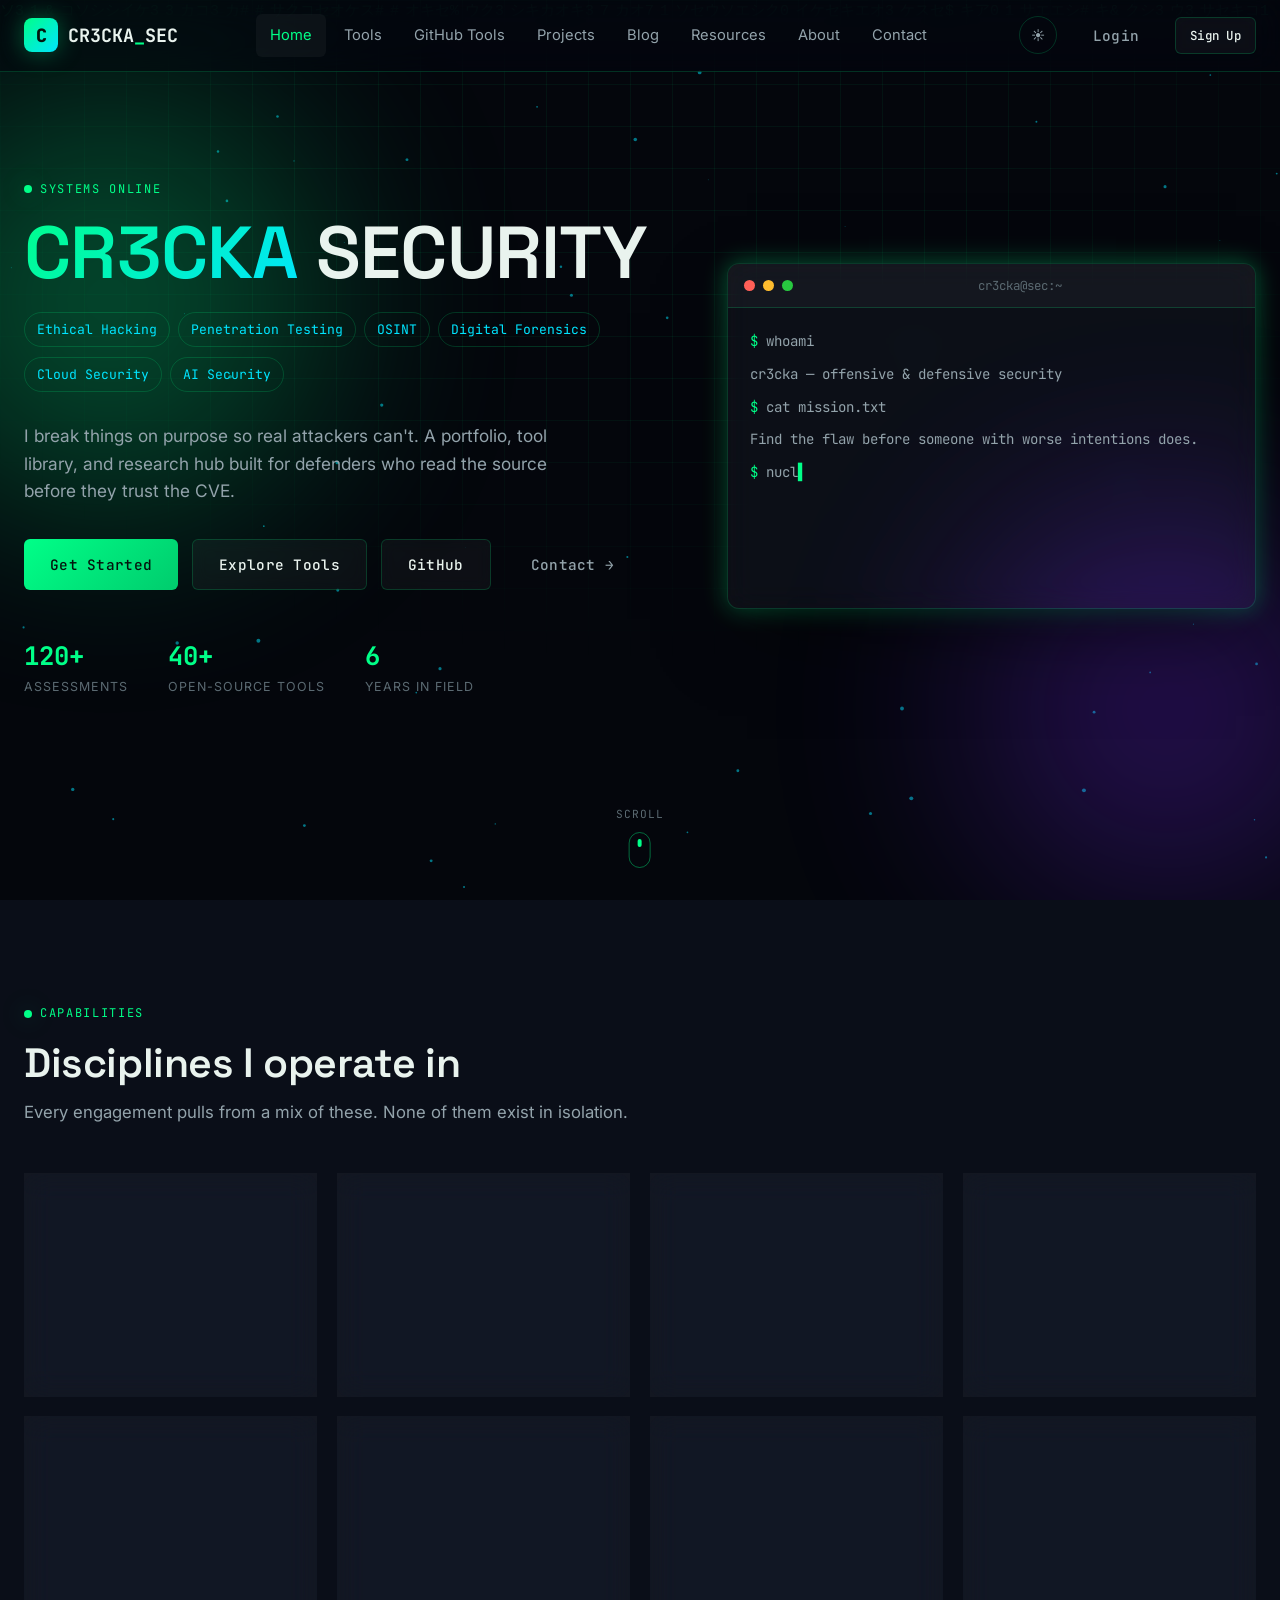
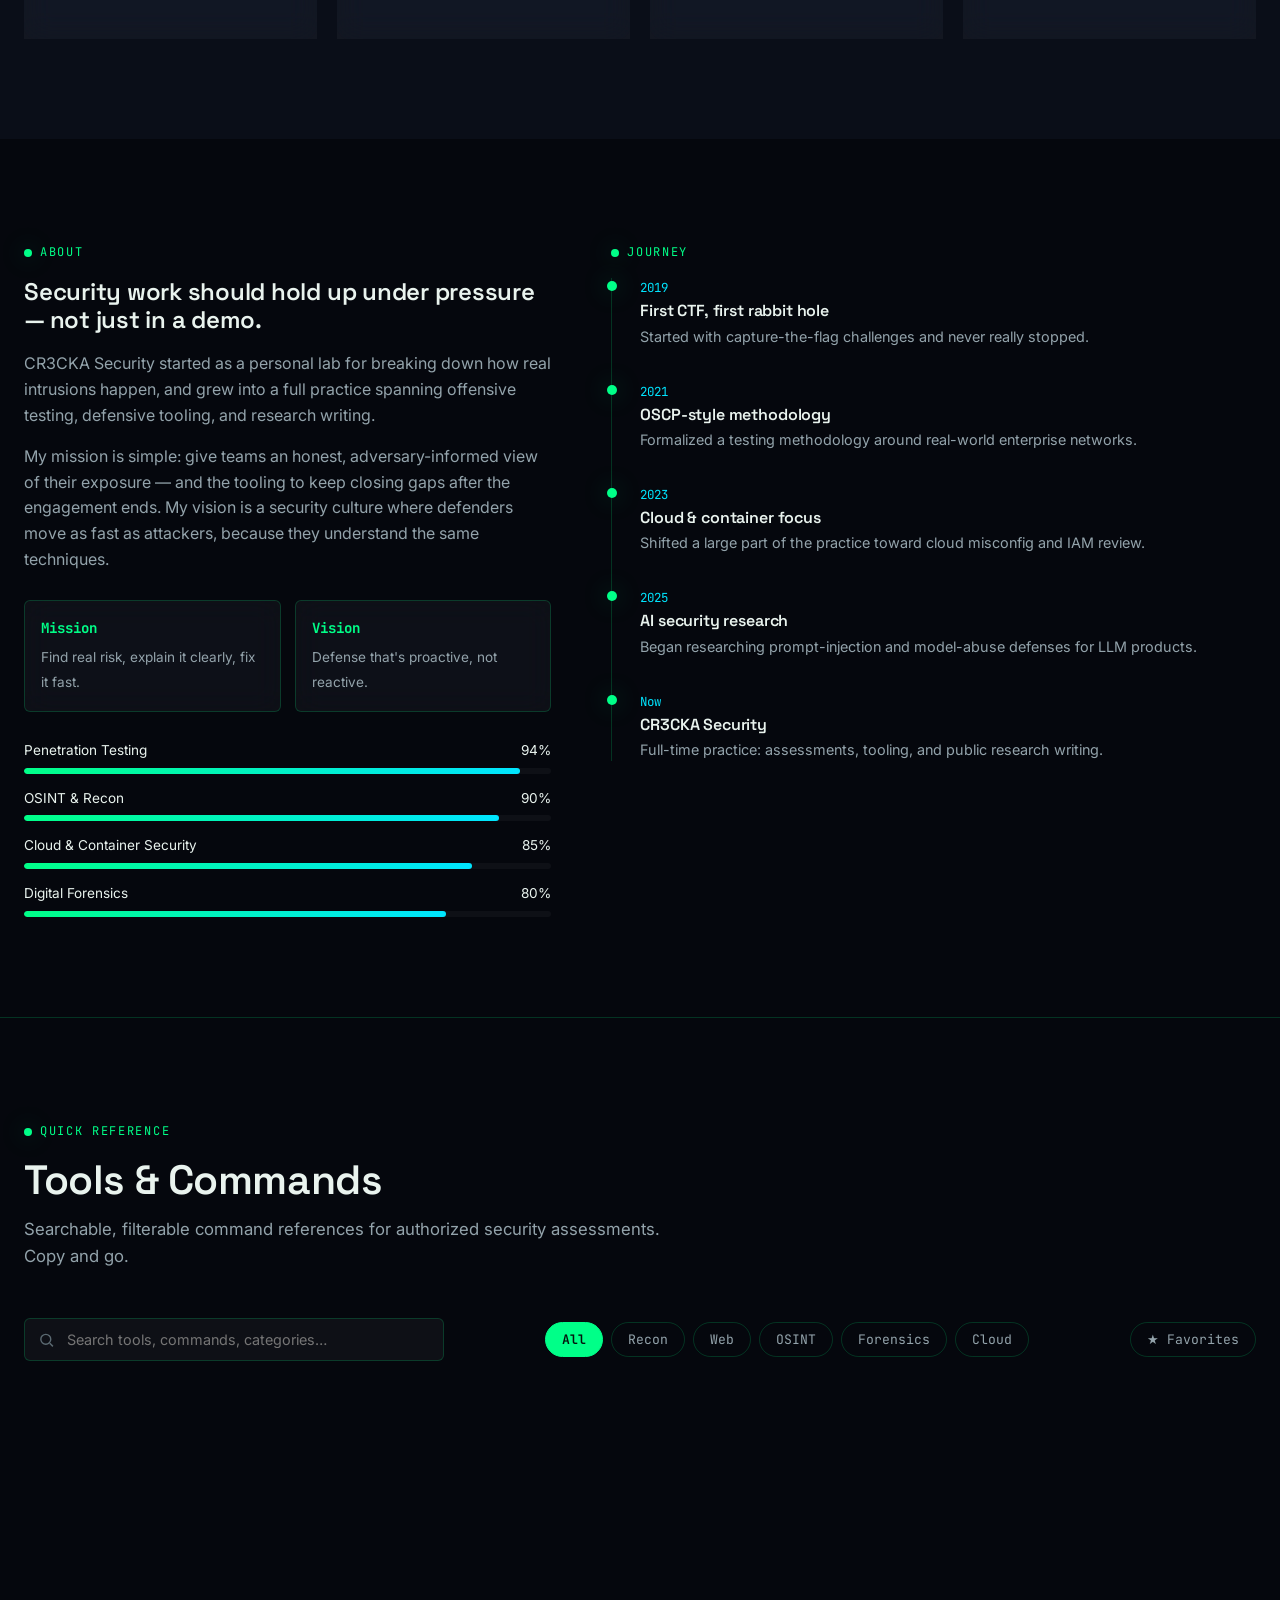
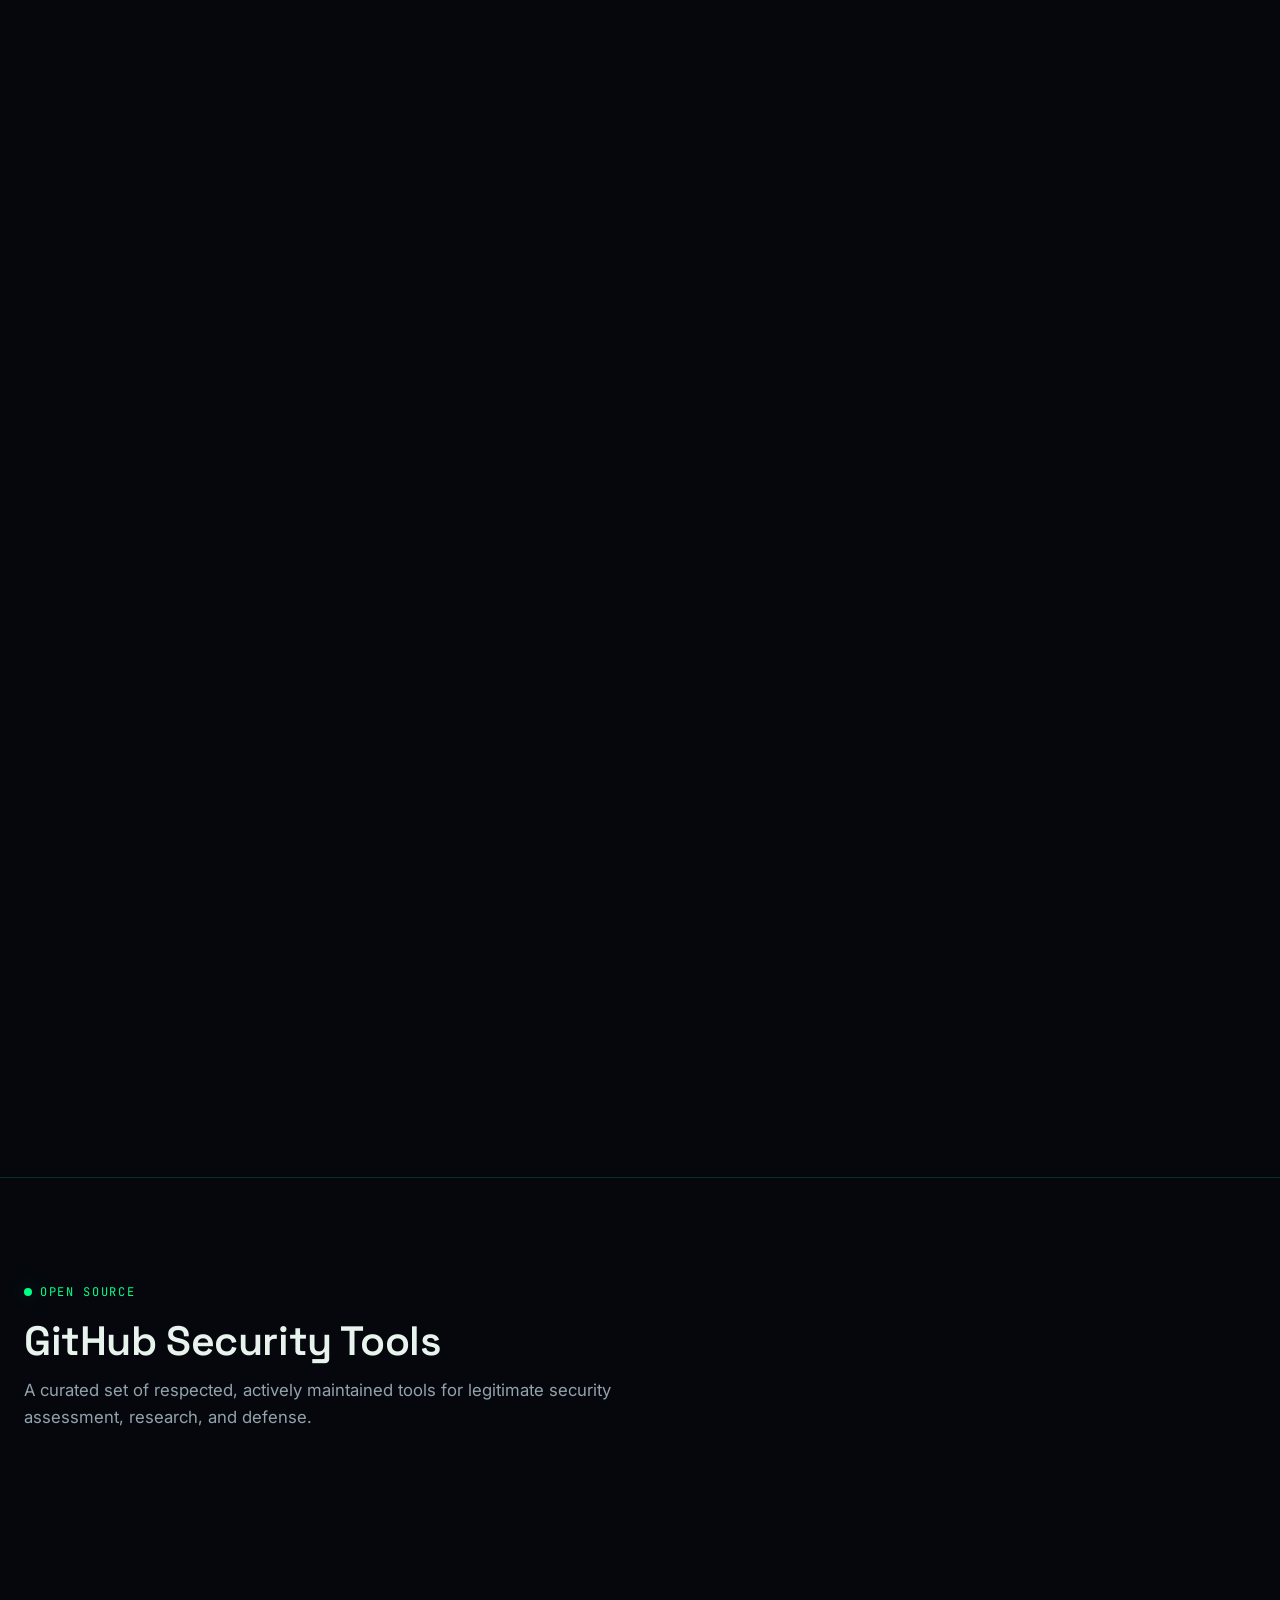
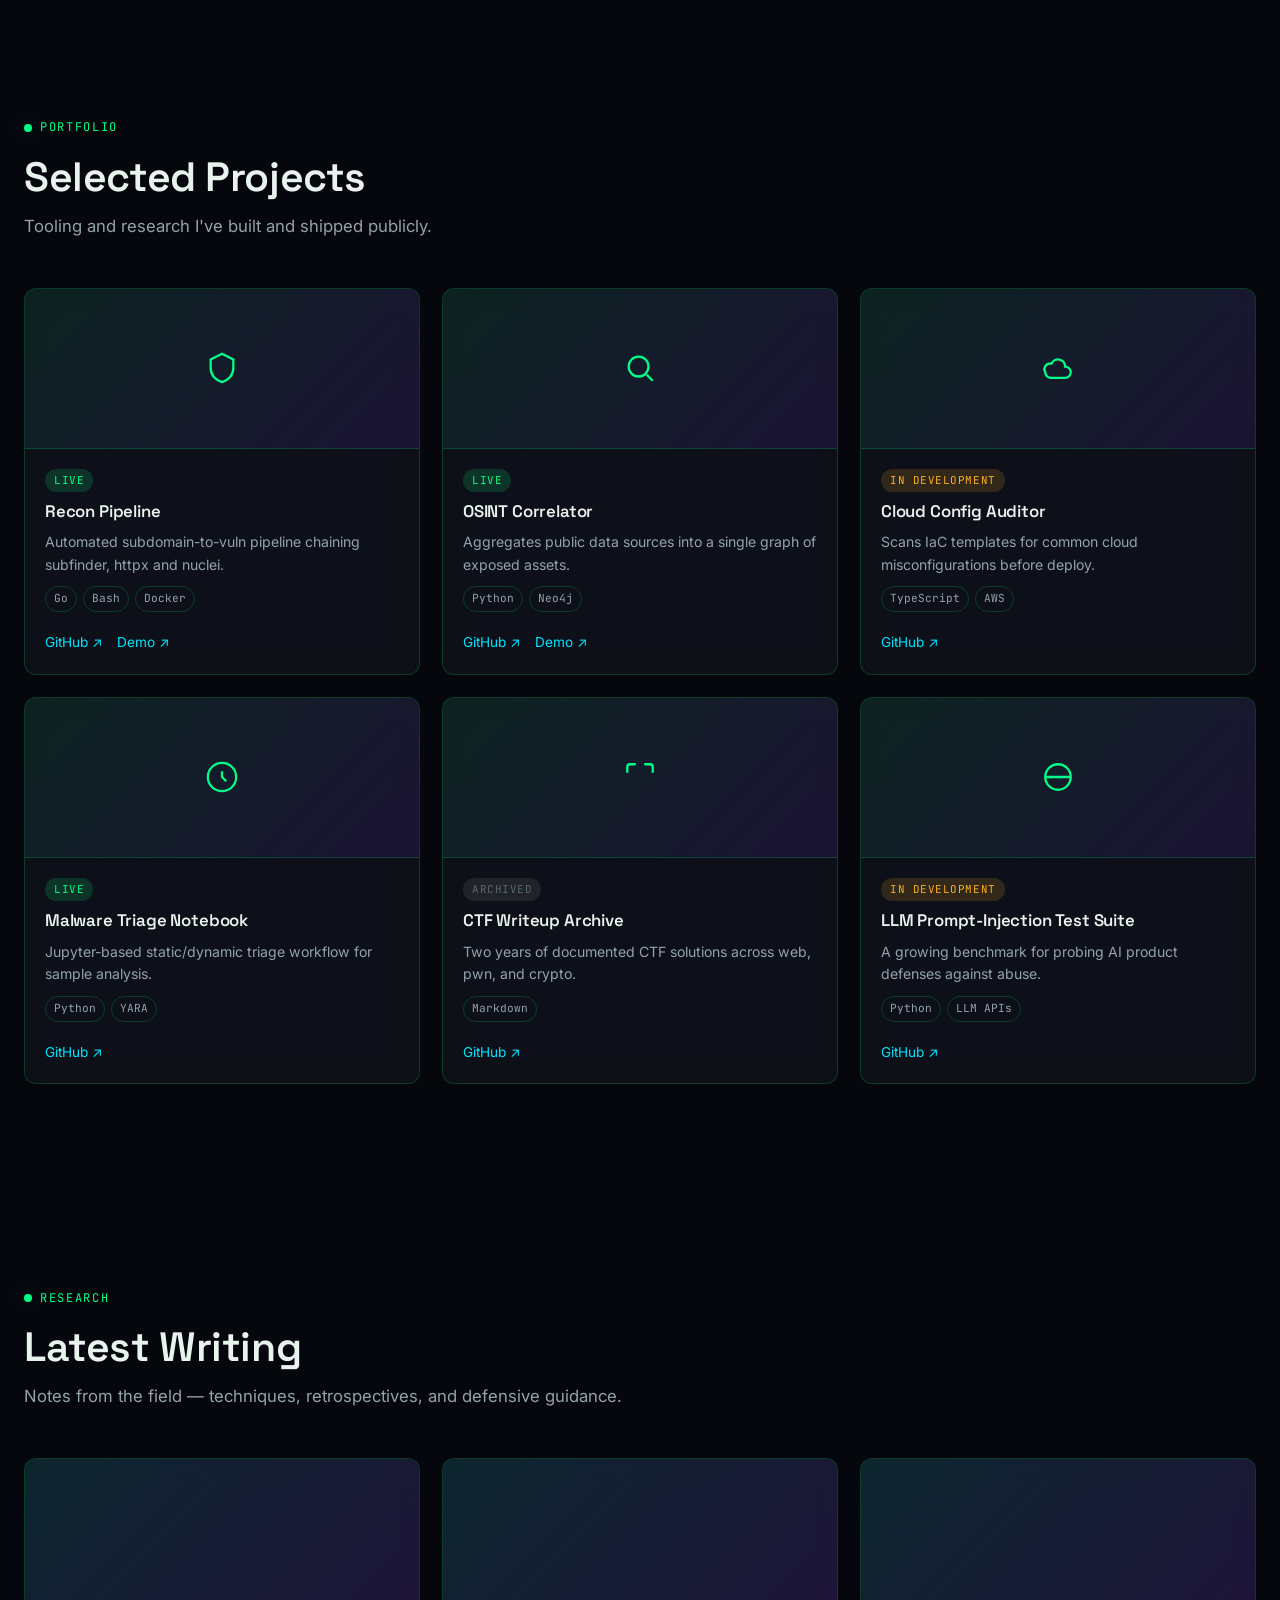
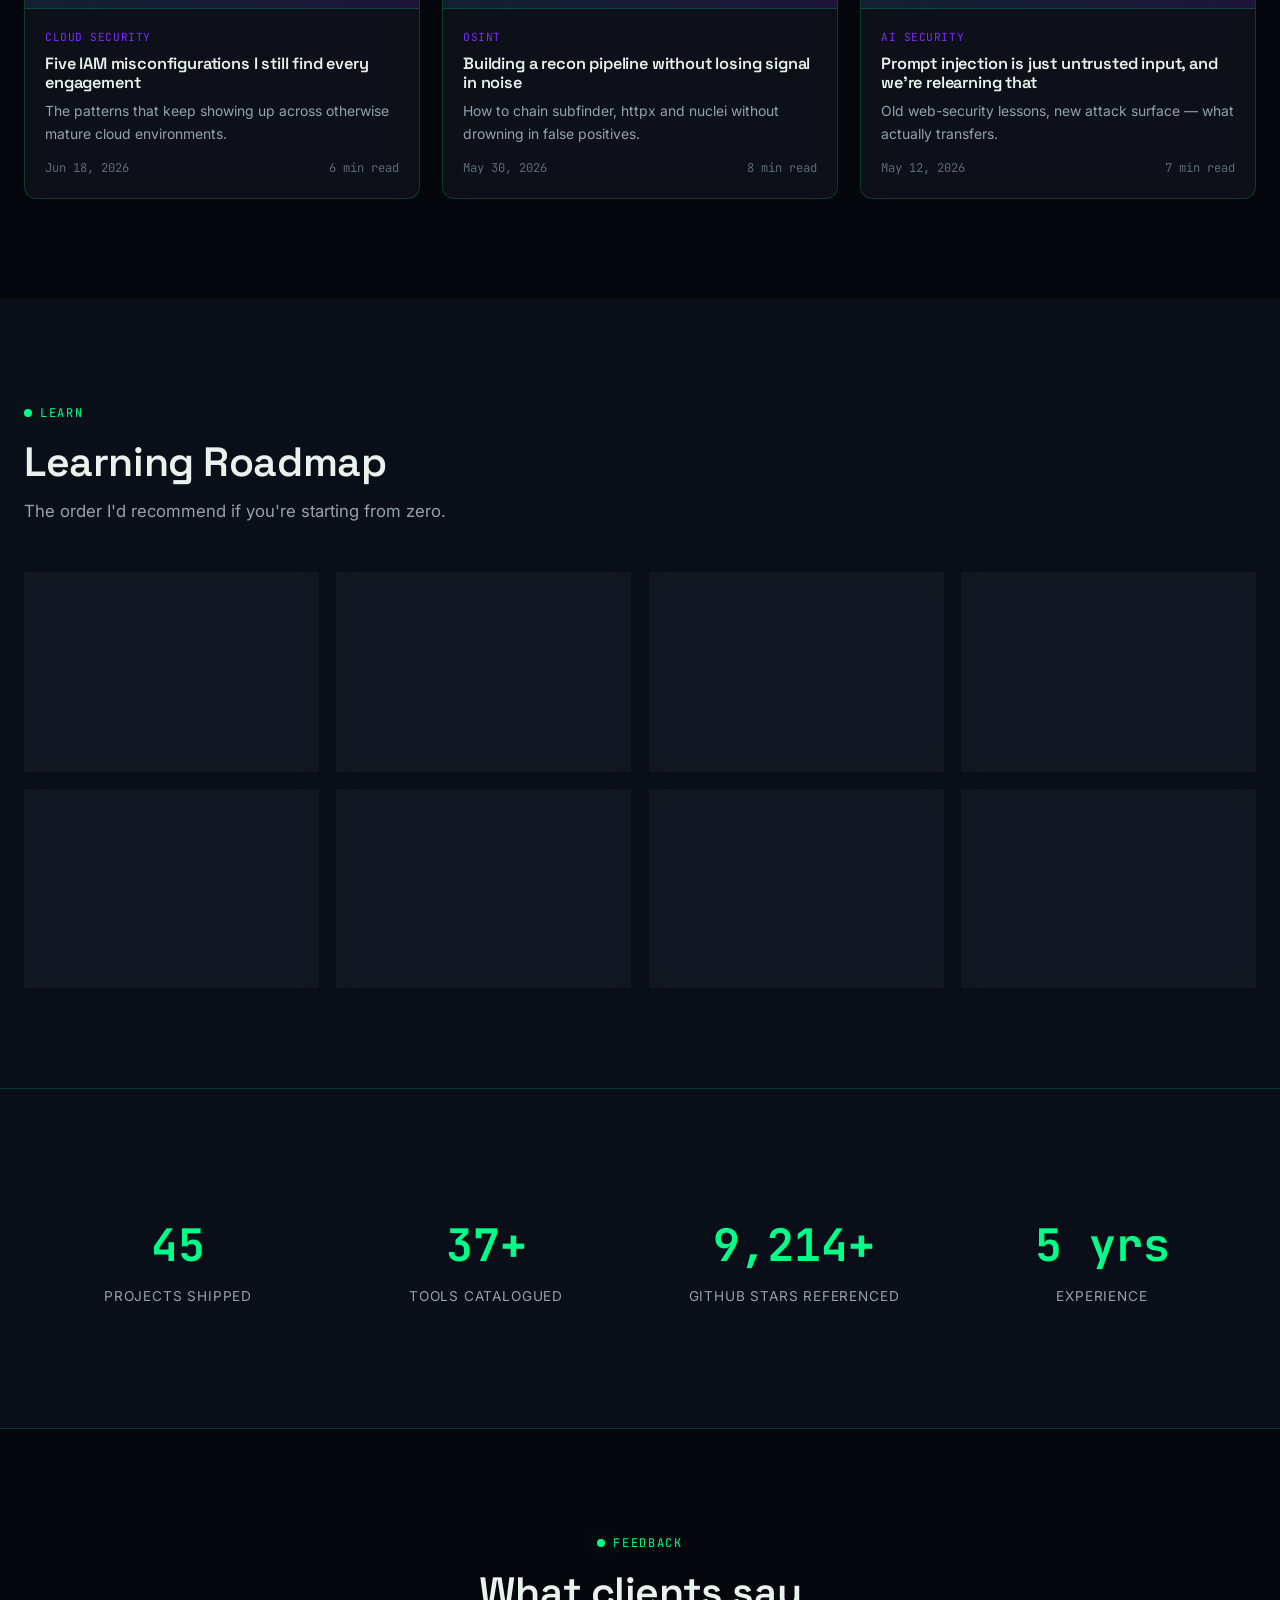
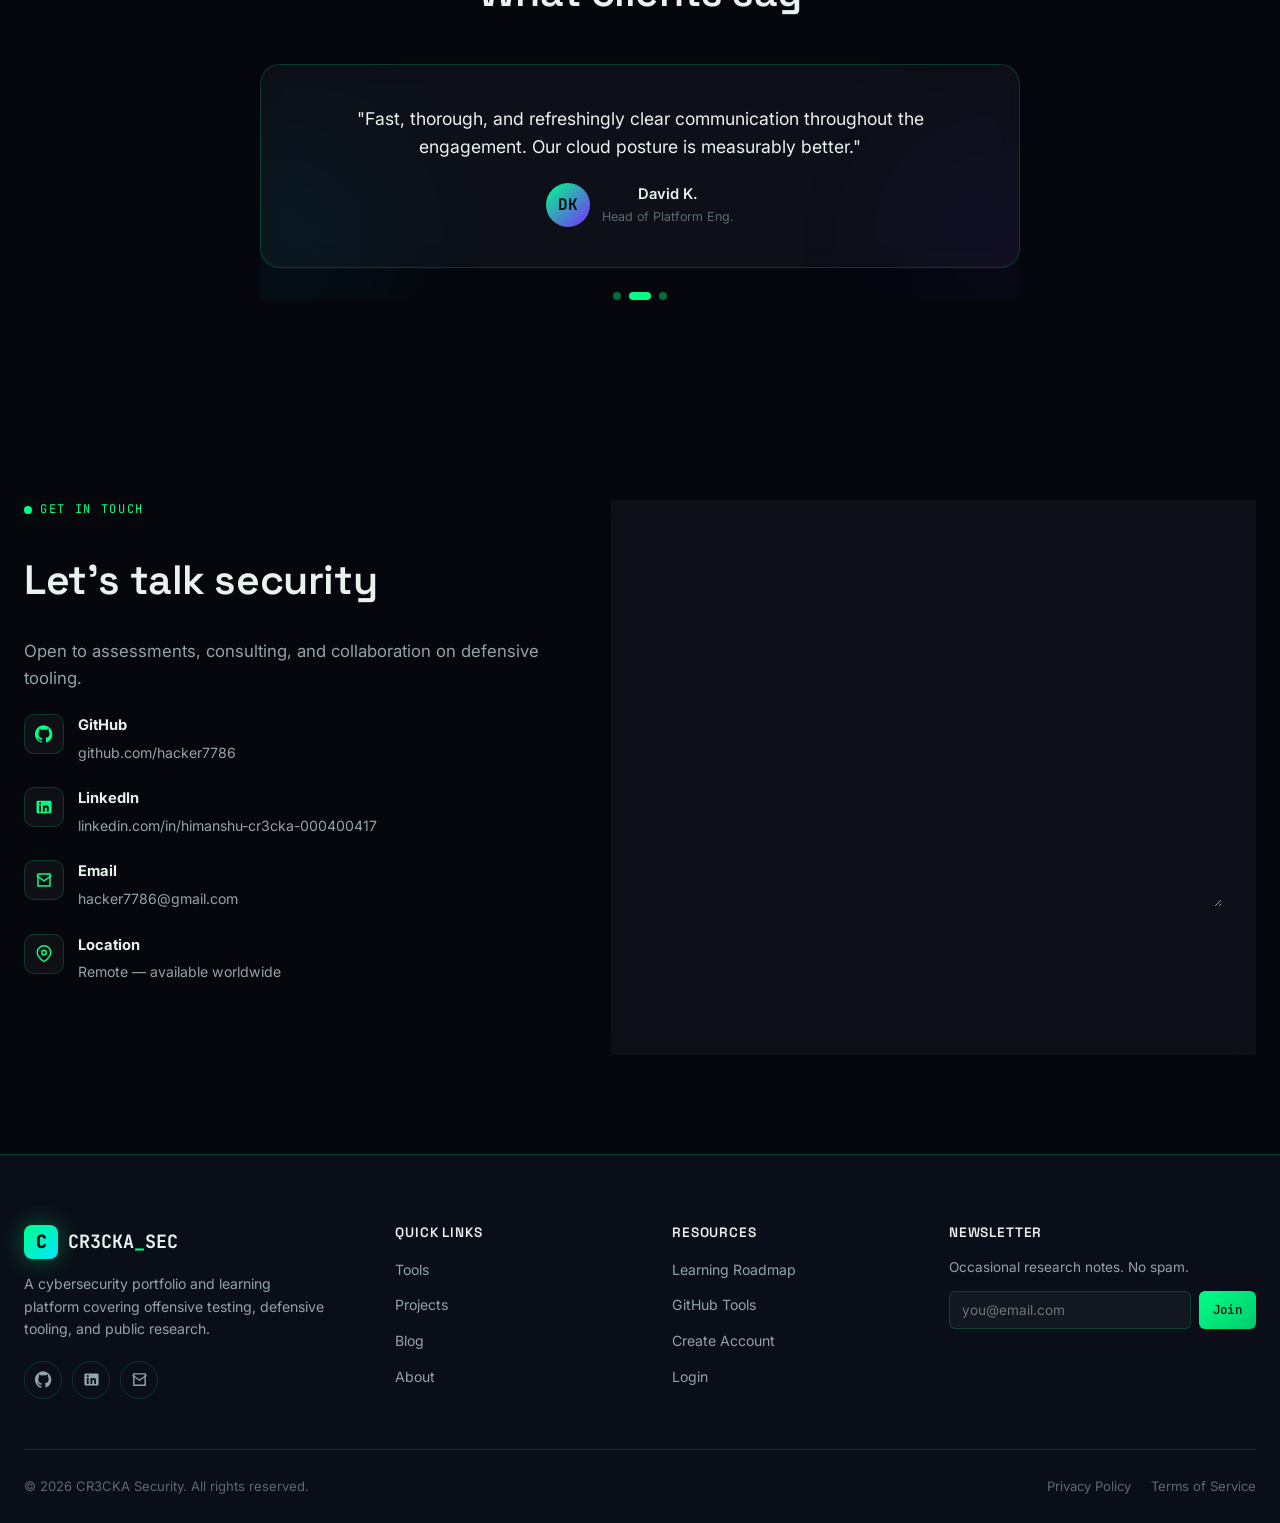
==== commit b8a0f62b: "Update index.html" ====
--- a/index.html
+++ b/index.html
@@ -44,9 +44,9 @@
 <link rel="preconnect" href="https://fonts.gstatic.com" crossorigin />
 <link href="https://fonts.googleapis.com/css2?family=Space+Grotesk:wght@500;600;700&family=Inter:wght@400;500;600&family=JetBrains+Mono:wght@400;500;700&display=swap" rel="stylesheet" />
 
-<link rel="stylesheet" href="style.css" />
-<link rel="stylesheet" href="landing.css" />
-<link rel="stylesheet" href="responsive.css" />
+<link rel="stylesheet" href="css/style.css" />
+<link rel="stylesheet" href="css/landing.css" />
+<link rel="stylesheet" href="css/responsive.css" />
 </head>
 <body>
 
@@ -658,7 +658,7 @@
   <svg width="18" height="18" viewBox="0 0 24 24" fill="none" stroke="currentColor" stroke-width="2"><path d="M12 19V5M5 12l7-7 7 7"/></svg>
 </button>
 
-<script src="animations.js"></script>
-<script src="app.js"></script>
+<script src="js/animations.js"></script>
+<script src="js/app.js"></script>
 </body>
 </html>
--- a/css/style.css
+++ b/css/style.css
@@ -0,0 +1,540 @@
+/* ==========================================================================
+   CR3CKA SECURITY — Core Stylesheet
+   Dark cyber theme. Design tokens live in :root.
+   ========================================================================== */
+
+:root {
+  /* ---- Brand palette ---- */
+  --c-primary: #00ff88;
+  --c-primary-dim: #00cc6d;
+  --c-secondary: #00e5ff;
+  --c-accent: #7b2cff;
+  --c-bg: #05070d;
+  --c-bg-alt: #0a0e18;
+  --c-bg-elevated: #0d1220;
+  --c-surface: rgba(255, 255, 255, 0.04);
+  --c-surface-hover: rgba(255, 255, 255, 0.07);
+  --c-border: rgba(0, 255, 136, 0.18);
+  --c-border-strong: rgba(0, 255, 136, 0.4);
+  --c-text: #e9f3ee;
+  --c-text-dim: #93a3ab;
+  --c-text-faint: #5b6a72;
+  --c-danger: #ff3b6b;
+  --c-warning: #ffb020;
+
+  /* ---- Type ---- */
+  --f-mono: 'JetBrains Mono', 'Fira Code', ui-monospace, Menlo, monospace;
+  --f-display: 'Space Grotesk', 'JetBrains Mono', sans-serif;
+  --f-body: 'Inter', -apple-system, BlinkMacSystemFont, sans-serif;
+
+  /* ---- Layout ---- */
+  --max-width: 1280px;
+  --radius-sm: 6px;
+  --radius-md: 12px;
+  --radius-lg: 20px;
+  --nav-height: 72px;
+
+  /* ---- Motion ---- */
+  --ease: cubic-bezier(0.16, 1, 0.3, 1);
+  --t-fast: 0.18s;
+  --t-med: 0.36s;
+  --t-slow: 0.6s;
+
+  /* ---- Shadows / glow ---- */
+  --glow-primary: 0 0 24px rgba(0, 255, 136, 0.35);
+  --glow-secondary: 0 0 24px rgba(0, 229, 255, 0.35);
+  --glow-accent: 0 0 24px rgba(123, 44, 255, 0.35);
+}
+
+/* Light mode override (toggled via [data-theme="light"] on <html>) */
+[data-theme='light'] {
+  --c-bg: #f5f7fa;
+  --c-bg-alt: #ffffff;
+  --c-bg-elevated: #eef1f5;
+  --c-surface: rgba(5, 7, 13, 0.04);
+  --c-surface-hover: rgba(5, 7, 13, 0.08);
+  --c-border: rgba(0, 150, 90, 0.25);
+  --c-border-strong: rgba(0, 150, 90, 0.5);
+  --c-text: #0b1210;
+  --c-text-dim: #45535a;
+  --c-text-faint: #7b8890;
+}
+
+/* ---- Reset ---- */
+*, *::before, *::after { box-sizing: border-box; margin: 0; padding: 0; }
+html { scroll-behavior: smooth; }
+@media (prefers-reduced-motion: reduce) {
+  html { scroll-behavior: auto; }
+  *, *::before, *::after { animation-duration: 0.01ms !important; animation-iteration-count: 1 !important; transition-duration: 0.01ms !important; }
+}
+
+body {
+  background: var(--c-bg);
+  color: var(--c-text);
+  font-family: var(--f-body);
+  line-height: 1.6;
+  overflow-x: hidden;
+  transition: background var(--t-med) var(--ease), color var(--t-med) var(--ease);
+}
+
+img { max-width: 100%; display: block; }
+a { color: inherit; text-decoration: none; }
+ul { list-style: none; }
+button { font-family: inherit; cursor: pointer; border: none; background: none; color: inherit; }
+input, textarea, select { font-family: inherit; }
+
+:focus-visible {
+  outline: 2px solid var(--c-secondary);
+  outline-offset: 2px;
+  border-radius: var(--radius-sm);
+}
+
+.container { max-width: var(--max-width); margin: 0 auto; padding: 0 24px; }
+
+.eyebrow {
+  display: inline-flex;
+  align-items: center;
+  gap: 8px;
+  font-family: var(--f-mono);
+  font-size: 0.75rem;
+  letter-spacing: 0.14em;
+  text-transform: uppercase;
+  color: var(--c-primary);
+  margin-bottom: 16px;
+}
+.eyebrow::before {
+  content: '';
+  width: 8px; height: 8px;
+  background: var(--c-primary);
+  border-radius: 50%;
+  box-shadow: var(--glow-primary);
+  animation: pulse-dot 2s ease-in-out infinite;
+}
+@keyframes pulse-dot { 0%, 100% { opacity: 1; } 50% { opacity: 0.35; } }
+
+h1, h2, h3, h4 { font-family: var(--f-display); font-weight: 600; letter-spacing: -0.01em; line-height: 1.15; }
+h2.section-title { font-size: clamp(1.8rem, 3.2vw, 2.6rem); margin-bottom: 12px; }
+p.section-sub { color: var(--c-text-dim); max-width: 640px; font-size: 1.05rem; }
+.section-head { margin-bottom: 48px; }
+
+section { padding: 100px 0; position: relative; }
+
+/* ---- Buttons ---- */
+.btn {
+  display: inline-flex;
+  align-items: center;
+  gap: 10px;
+  padding: 13px 26px;
+  border-radius: var(--radius-sm);
+  font-family: var(--f-mono);
+  font-size: 0.9rem;
+  font-weight: 500;
+  letter-spacing: 0.02em;
+  transition: transform var(--t-fast) var(--ease), box-shadow var(--t-fast) var(--ease), border-color var(--t-fast) var(--ease), background var(--t-fast) var(--ease);
+  white-space: nowrap;
+}
+.btn-primary {
+  background: linear-gradient(135deg, var(--c-primary), var(--c-primary-dim));
+  color: #04140d;
+  box-shadow: 0 0 0 rgba(0,255,136,0);
+}
+.btn-primary:hover { transform: translateY(-2px); box-shadow: var(--glow-primary); }
+.btn-outline {
+  border: 1px solid var(--c-border);
+  color: var(--c-text);
+  background: var(--c-surface);
+  backdrop-filter: blur(8px);
+}
+.btn-outline:hover { border-color: var(--c-border-strong); background: var(--c-surface-hover); transform: translateY(-2px); }
+.btn-ghost { color: var(--c-text-dim); }
+.btn-ghost:hover { color: var(--c-primary); }
+.btn-sm { padding: 8px 14px; font-size: 0.78rem; }
+.btn[disabled] { opacity: 0.55; cursor: not-allowed; transform: none !important; }
+
+/* ---- Glass card ---- */
+.glass {
+  background: var(--c-surface);
+  border: 1px solid var(--c-border);
+  border-radius: var(--radius-md);
+  backdrop-filter: blur(14px) saturate(140%);
+  -webkit-backdrop-filter: blur(14px) saturate(140%);
+}
+
+/* ---- Background layers ---- */
+.cyber-grid {
+  position: fixed; inset: 0; z-index: -3;
+  background-image:
+    linear-gradient(rgba(0,255,136,0.055) 1px, transparent 1px),
+    linear-gradient(90deg, rgba(0,255,136,0.055) 1px, transparent 1px);
+  background-size: 42px 42px;
+  mask-image: radial-gradient(ellipse 70% 60% at 50% 20%, #000 40%, transparent 90%);
+}
+#matrix-canvas { position: fixed; inset: 0; z-index: -2; opacity: 0.16; pointer-events: none; }
+#particle-canvas { position: fixed; inset: 0; z-index: -1; pointer-events: none; }
+
+/* ==========================================================================
+   NAVBAR
+   ========================================================================== */
+.navbar {
+  position: fixed; top: 0; left: 0; right: 0; z-index: 1000;
+  height: var(--nav-height);
+  display: flex; align-items: center;
+  background: rgba(5, 7, 13, 0.55);
+  backdrop-filter: blur(16px) saturate(150%);
+  -webkit-backdrop-filter: blur(16px) saturate(150%);
+  border-bottom: 1px solid var(--c-border);
+  transition: background var(--t-med) var(--ease), border-color var(--t-med) var(--ease);
+}
+[data-theme='light'] .navbar { background: rgba(245, 247, 250, 0.7); }
+.navbar.scrolled { background: rgba(5, 7, 13, 0.85); }
+
+.nav-inner { display: flex; align-items: center; justify-content: space-between; width: 100%; }
+
+.logo { display: flex; align-items: center; gap: 10px; font-family: var(--f-mono); font-weight: 700; font-size: 1.15rem; }
+.logo-mark {
+  width: 34px; height: 34px; border-radius: 8px;
+  background: linear-gradient(135deg, var(--c-primary), var(--c-secondary));
+  display: flex; align-items: center; justify-content: center;
+  color: #04140d; font-weight: 800; box-shadow: var(--glow-primary);
+}
+.logo-text span { color: var(--c-primary); }
+
+.nav-links { display: flex; align-items: center; gap: 4px; }
+.nav-links a {
+  padding: 10px 14px; font-size: 0.92rem; color: var(--c-text-dim);
+  border-radius: var(--radius-sm); transition: color var(--t-fast), background var(--t-fast);
+  position: relative;
+}
+.nav-links a:hover, .nav-links a.active { color: var(--c-text); background: var(--c-surface); }
+.nav-links a.active { color: var(--c-primary); }
+
+.nav-actions { display: flex; align-items: center; gap: 10px; }
+
+.theme-toggle {
+  width: 38px; height: 38px; border-radius: 50%;
+  border: 1px solid var(--c-border);
+  display: flex; align-items: center; justify-content: center;
+  color: var(--c-text-dim); transition: all var(--t-fast) var(--ease);
+}
+.theme-toggle:hover { color: var(--c-primary); border-color: var(--c-border-strong); }
+
+.nav-toggle { display: none; width: 40px; height: 40px; flex-direction: column; justify-content: center; align-items: center; gap: 5px; }
+.nav-toggle span { width: 22px; height: 2px; background: var(--c-text); transition: all var(--t-fast) var(--ease); }
+.nav-toggle.open span:nth-child(1) { transform: translateY(7px) rotate(45deg); }
+.nav-toggle.open span:nth-child(2) { opacity: 0; }
+.nav-toggle.open span:nth-child(3) { transform: translateY(-7px) rotate(-45deg); }
+
+/* ==========================================================================
+   HERO
+   ========================================================================== */
+.hero {
+  min-height: 100vh;
+  display: flex; align-items: center;
+  padding-top: var(--nav-height);
+  position: relative;
+}
+.hero-grid { display: grid; grid-template-columns: 1.1fr 0.9fr; gap: 56px; align-items: center; width: 100%; }
+
+.hero-title { font-size: clamp(2.6rem, 6vw, 4.6rem); line-height: 1.02; margin-bottom: 22px; }
+.hero-title .g1 { background: linear-gradient(135deg, var(--c-primary), var(--c-secondary)); -webkit-background-clip: text; background-clip: text; color: transparent; }
+.hero-title .g2 { color: var(--c-text); }
+
+.hero-sub-list { display: flex; flex-wrap: wrap; gap: 10px 0; margin-bottom: 30px; }
+.hero-sub-list .tag {
+  font-family: var(--f-mono); font-size: 0.82rem; padding: 6px 12px; margin-right: 8px;
+  border: 1px solid var(--c-border); border-radius: 999px; color: var(--c-secondary);
+}
+
+.hero-desc { color: var(--c-text-dim); font-size: 1.08rem; max-width: 560px; margin-bottom: 34px; }
+.hero-actions { display: flex; flex-wrap: wrap; gap: 14px; margin-bottom: 46px; }
+
+.hero-stats { display: flex; gap: 40px; }
+.hero-stats .stat-num { font-family: var(--f-mono); font-size: 1.6rem; color: var(--c-primary); font-weight: 700; }
+.hero-stats .stat-label { font-size: 0.78rem; color: var(--c-text-faint); text-transform: uppercase; letter-spacing: 0.08em; }
+
+/* Terminal */
+.terminal {
+  border-radius: var(--radius-md);
+  overflow: hidden;
+  box-shadow: 0 30px 80px -20px rgba(0,0,0,0.6), var(--glow-primary);
+}
+.terminal-head {
+  display: flex; align-items: center; gap: 8px;
+  padding: 12px 16px; background: rgba(255,255,255,0.03);
+  border-bottom: 1px solid var(--c-border);
+}
+.terminal-dot { width: 11px; height: 11px; border-radius: 50%; }
+.terminal-dot.red { background: #ff5f57; }
+.terminal-dot.yellow { background: #febc2e; }
+.terminal-dot.green { background: #28c840; }
+.terminal-title { margin-left: auto; margin-right: auto; font-family: var(--f-mono); font-size: 0.78rem; color: var(--c-text-faint); }
+.terminal-body { padding: 22px; font-family: var(--f-mono); font-size: 0.88rem; min-height: 300px; }
+.terminal-line { margin-bottom: 10px; color: var(--c-text-dim); }
+.terminal-line .prompt { color: var(--c-primary); margin-right: 8px; }
+.terminal-line .out { color: var(--c-secondary); }
+#typed-cmd::after { content: '▌'; animation: blink 1s step-end infinite; color: var(--c-primary); }
+@keyframes blink { 50% { opacity: 0; } }
+
+.scroll-indicator {
+  position: absolute; bottom: 32px; left: 50%; transform: translateX(-50%);
+  display: flex; flex-direction: column; align-items: center; gap: 8px;
+  font-family: var(--f-mono); font-size: 0.7rem; color: var(--c-text-faint);
+  letter-spacing: 0.1em; text-transform: uppercase;
+}
+.scroll-indicator .mouse { width: 22px; height: 36px; border: 1.5px solid var(--c-border-strong); border-radius: 12px; position: relative; }
+.scroll-indicator .mouse::before {
+  content: ''; position: absolute; top: 6px; left: 50%; transform: translateX(-50%);
+  width: 4px; height: 8px; background: var(--c-primary); border-radius: 2px;
+  animation: scroll-dot 1.6s ease-in-out infinite;
+}
+@keyframes scroll-dot { 0% { opacity: 1; top: 6px; } 70% { opacity: 0; top: 18px; } 100% { opacity: 0; top: 6px; } }
+
+/* ==========================================================================
+   FEATURE CARDS
+   ========================================================================== */
+.feature-grid { display: grid; grid-template-columns: repeat(4, 1fr); gap: 20px; }
+.feature-card {
+  padding: 28px 24px; border-radius: var(--radius-md);
+  transition: transform var(--t-med) var(--ease), border-color var(--t-med) var(--ease), box-shadow var(--t-med) var(--ease);
+}
+.feature-card:hover { transform: translateY(-6px); border-color: var(--c-border-strong); box-shadow: var(--glow-primary); }
+.feature-icon {
+  width: 48px; height: 48px; border-radius: 12px; margin-bottom: 18px;
+  display: flex; align-items: center; justify-content: center;
+  background: linear-gradient(135deg, rgba(0,255,136,0.15), rgba(0,229,255,0.1));
+  color: var(--c-primary);
+}
+.feature-card h3 { font-size: 1.08rem; margin-bottom: 8px; }
+.feature-card p { color: var(--c-text-dim); font-size: 0.92rem; }
+
+/* ==========================================================================
+   ABOUT
+   ========================================================================== */
+.about-grid { display: grid; grid-template-columns: 0.9fr 1.1fr; gap: 60px; align-items: start; }
+.about-copy p { color: var(--c-text-dim); margin-bottom: 16px; }
+.about-copy h2 { margin-bottom: 18px; }
+.pillar-row { display: grid; grid-template-columns: repeat(2, 1fr); gap: 14px; margin-top: 28px; }
+.pillar { padding: 16px; border-radius: var(--radius-sm); }
+.pillar strong { display: block; font-family: var(--f-mono); color: var(--c-primary); font-size: 0.88rem; margin-bottom: 4px; }
+.pillar span { font-size: 0.85rem; color: var(--c-text-dim); }
+
+.timeline { position: relative; padding-left: 28px; border-left: 1px solid var(--c-border); }
+.timeline-item { position: relative; padding-bottom: 34px; }
+.timeline-item:last-child { padding-bottom: 0; }
+.timeline-item::before {
+  content: ''; position: absolute; left: -33px; top: 3px;
+  width: 10px; height: 10px; border-radius: 50%;
+  background: var(--c-primary); box-shadow: var(--glow-primary);
+}
+.timeline-year { font-family: var(--f-mono); font-size: 0.78rem; color: var(--c-secondary); margin-bottom: 4px; display: block; }
+.timeline-item h4 { font-size: 1rem; margin-bottom: 4px; }
+.timeline-item p { color: var(--c-text-dim); font-size: 0.9rem; }
+
+.skills-bars { margin-top: 28px; display: flex; flex-direction: column; gap: 14px; }
+.skill-bar-row { display: flex; align-items: center; justify-content: space-between; font-size: 0.85rem; margin-bottom: 6px; }
+.skill-bar-track { height: 6px; background: var(--c-surface); border-radius: 999px; overflow: hidden; }
+.skill-bar-fill { height: 100%; border-radius: 999px; background: linear-gradient(90deg, var(--c-primary), var(--c-secondary)); width: 0; transition: width 1.4s var(--ease); }
+
+/* ==========================================================================
+   TOOLS SECTION
+   ========================================================================== */
+.tools-toolbar { display: flex; flex-wrap: wrap; gap: 14px; align-items: center; justify-content: space-between; margin-bottom: 26px; }
+.tools-search { position: relative; flex: 1; min-width: 240px; max-width: 420px; }
+.tools-search input {
+  width: 100%; padding: 12px 16px 12px 42px; border-radius: var(--radius-sm);
+  background: var(--c-surface); border: 1px solid var(--c-border); color: var(--c-text);
+  font-size: 0.9rem; transition: border-color var(--t-fast);
+}
+.tools-search input:focus { border-color: var(--c-border-strong); }
+.tools-search svg { position: absolute; left: 14px; top: 50%; transform: translateY(-50%); color: var(--c-text-faint); }
+
+.tools-filters { display: flex; gap: 8px; flex-wrap: wrap; }
+.filter-chip {
+  padding: 8px 16px; border-radius: 999px; font-size: 0.82rem; font-family: var(--f-mono);
+  border: 1px solid var(--c-border); color: var(--c-text-dim); transition: all var(--t-fast) var(--ease);
+}
+.filter-chip:hover { color: var(--c-text); border-color: var(--c-border-strong); }
+.filter-chip.active { background: var(--c-primary); color: #04140d; border-color: var(--c-primary); font-weight: 600; }
+
+.view-toggle { display: flex; gap: 6px; }
+.view-toggle button { width: 36px; height: 36px; border-radius: var(--radius-sm); border: 1px solid var(--c-border); display: flex; align-items: center; justify-content: center; color: var(--c-text-dim); }
+.view-toggle button.active { color: var(--c-primary); border-color: var(--c-border-strong); }
+
+.tools-grid { display: grid; grid-template-columns: repeat(auto-fill, minmax(300px, 1fr)); gap: 18px; }
+.tool-card { padding: 22px; border-radius: var(--radius-md); display: flex; flex-direction: column; gap: 12px; transition: border-color var(--t-med), transform var(--t-med); }
+.tool-card:hover { border-color: var(--c-border-strong); transform: translateY(-4px); }
+.tool-card-top { display: flex; align-items: flex-start; justify-content: space-between; gap: 10px; }
+.tool-card-title { font-family: var(--f-mono); font-size: 1rem; font-weight: 600; }
+.tool-cat { font-size: 0.68rem; text-transform: uppercase; letter-spacing: 0.06em; color: var(--c-secondary); font-family: var(--f-mono); }
+.fav-btn { color: var(--c-text-faint); transition: color var(--t-fast), transform var(--t-fast); }
+.fav-btn:hover { transform: scale(1.15); }
+.fav-btn.active { color: var(--c-warning); }
+.tool-card p { color: var(--c-text-dim); font-size: 0.87rem; flex: 1; }
+.tool-code {
+  display: flex; align-items: center; justify-content: space-between; gap: 10px;
+  background: rgba(0,0,0,0.35); border: 1px solid var(--c-border);
+  border-radius: var(--radius-sm); padding: 10px 12px;
+  font-family: var(--f-mono); font-size: 0.8rem; overflow-x: auto;
+}
+[data-theme='light'] .tool-code { background: rgba(0,0,0,0.05); }
+.tool-code code { color: var(--c-primary); white-space: nowrap; }
+.copy-btn { color: var(--c-text-faint); flex-shrink: 0; transition: color var(--t-fast) var(--ease), transform var(--t-fast); }
+.copy-btn:hover { color: var(--c-secondary); }
+.copy-btn.copied { color: var(--c-primary); }
+.tools-empty { text-align: center; padding: 60px 20px; color: var(--c-text-faint); font-family: var(--f-mono); display: none; }
+.tools-empty.show { display: block; }
+
+/* ==========================================================================
+   GITHUB TOOLS
+   ========================================================================== */
+.gh-grid { display: grid; grid-template-columns: repeat(3, 1fr); gap: 18px; }
+.gh-card { padding: 22px; border-radius: var(--radius-md); display: flex; flex-direction: column; gap: 10px; transition: transform var(--t-med), border-color var(--t-med); }
+.gh-card:hover { transform: translateY(-4px); border-color: var(--c-border-strong); }
+.gh-card-top { display: flex; align-items: center; gap: 10px; }
+.gh-card-top svg { color: var(--c-text-dim); }
+.gh-card-top h3 { font-family: var(--f-mono); font-size: 1rem; }
+.gh-lang { margin-left: auto; font-size: 0.7rem; font-family: var(--f-mono); color: var(--c-text-faint); border: 1px solid var(--c-border); padding: 3px 8px; border-radius: 999px; }
+.gh-card p { color: var(--c-text-dim); font-size: 0.87rem; }
+.gh-meta { display: flex; align-items: center; gap: 16px; font-size: 0.8rem; color: var(--c-text-faint); font-family: var(--f-mono); }
+.gh-meta span { display: flex; align-items: center; gap: 5px; }
+.gh-card-link { margin-top: auto; font-size: 0.85rem; color: var(--c-secondary); display: inline-flex; align-items: center; gap: 6px; }
+
+/* ==========================================================================
+   PROJECTS
+   ========================================================================== */
+.project-grid { display: grid; grid-template-columns: repeat(3, 1fr); gap: 22px; }
+.project-card { border-radius: var(--radius-md); overflow: hidden; display: flex; flex-direction: column; transition: transform var(--t-med), border-color var(--t-med); }
+.project-card:hover { transform: translateY(-6px); border-color: var(--c-border-strong); }
+.project-thumb { height: 160px; display: flex; align-items: center; justify-content: center; background: linear-gradient(135deg, rgba(0,255,136,0.08), rgba(123,44,255,0.12)); border-bottom: 1px solid var(--c-border); color: var(--c-primary); }
+.project-body { padding: 20px; display: flex; flex-direction: column; gap: 10px; flex: 1; }
+.project-status { align-self: flex-start; font-size: 0.68rem; font-family: var(--f-mono); text-transform: uppercase; padding: 3px 9px; border-radius: 999px; letter-spacing: 0.05em; }
+.project-status.live { background: rgba(0,255,136,0.15); color: var(--c-primary); }
+.project-status.dev { background: rgba(255,176,32,0.15); color: var(--c-warning); }
+.project-status.archived { background: rgba(255,255,255,0.08); color: var(--c-text-faint); }
+.project-body h3 { font-size: 1.05rem; }
+.project-body p { color: var(--c-text-dim); font-size: 0.88rem; }
+.project-stack { display: flex; flex-wrap: wrap; gap: 6px; margin-top: auto; }
+.project-stack span { font-size: 0.7rem; font-family: var(--f-mono); border: 1px solid var(--c-border); padding: 3px 8px; border-radius: 999px; color: var(--c-text-dim); }
+.project-links { display: flex; gap: 14px; padding: 0 20px 20px; }
+.project-links a { font-size: 0.85rem; color: var(--c-secondary); display: inline-flex; align-items: center; gap: 6px; }
+
+/* ==========================================================================
+   BLOG
+   ========================================================================== */
+.blog-grid { display: grid; grid-template-columns: repeat(3, 1fr); gap: 22px; }
+.blog-card { border-radius: var(--radius-md); overflow: hidden; display: flex; flex-direction: column; transition: transform var(--t-med), border-color var(--t-med); }
+.blog-card:hover { transform: translateY(-6px); border-color: var(--c-border-strong); }
+.blog-thumb { height: 150px; background: linear-gradient(135deg, rgba(0,229,255,0.1), rgba(123,44,255,0.14)); border-bottom: 1px solid var(--c-border); }
+.blog-body { padding: 20px; display: flex; flex-direction: column; gap: 8px; }
+.blog-tag { font-size: 0.7rem; font-family: var(--f-mono); color: var(--c-accent); text-transform: uppercase; letter-spacing: 0.05em; }
+.blog-body h3 { font-size: 1.02rem; }
+.blog-body p { color: var(--c-text-dim); font-size: 0.87rem; }
+.blog-meta { display: flex; justify-content: space-between; font-size: 0.76rem; color: var(--c-text-faint); font-family: var(--f-mono); margin-top: 6px; }
+
+/* ==========================================================================
+   RESOURCES / ROADMAP
+   ========================================================================== */
+.roadmap-grid { display: grid; grid-template-columns: repeat(4, 1fr); gap: 18px; }
+.roadmap-card { padding: 24px; border-radius: var(--radius-md); }
+.roadmap-card h3 { font-family: var(--f-mono); font-size: 1rem; margin-bottom: 14px; display: flex; align-items: center; gap: 10px; }
+.roadmap-card ul { display: flex; flex-direction: column; gap: 9px; }
+.roadmap-card li { font-size: 0.87rem; color: var(--c-text-dim); display: flex; align-items: center; gap: 8px; }
+.roadmap-card li::before { content: ''; width: 5px; height: 5px; border-radius: 50%; background: var(--c-primary); flex-shrink: 0; }
+
+/* ==========================================================================
+   STATS
+   ========================================================================== */
+.stats-band { border-top: 1px solid var(--c-border); border-bottom: 1px solid var(--c-border); background: var(--c-bg-alt); }
+.stats-grid { display: grid; grid-template-columns: repeat(4, 1fr); text-align: center; }
+.stat-item { padding: 20px; }
+.stat-item .num { font-family: var(--f-mono); font-size: clamp(2rem, 4vw, 2.8rem); font-weight: 700; color: var(--c-primary); }
+.stat-item .lbl { color: var(--c-text-dim); font-size: 0.85rem; text-transform: uppercase; letter-spacing: 0.06em; margin-top: 6px; }
+
+/* ==========================================================================
+   TESTIMONIALS
+   ========================================================================== */
+.testimonial-track { position: relative; max-width: 760px; margin: 0 auto; overflow: hidden; }
+.testimonial-slide { display: none; padding: 40px; border-radius: var(--radius-lg); text-align: center; }
+.testimonial-slide.active { display: block; animation: fade-up var(--t-slow) var(--ease); }
+@keyframes fade-up { from { opacity: 0; transform: translateY(14px); } to { opacity: 1; transform: translateY(0); } }
+.testimonial-quote { font-size: 1.1rem; color: var(--c-text); margin-bottom: 22px; }
+.testimonial-person { display: flex; align-items: center; justify-content: center; gap: 12px; }
+.testimonial-avatar { width: 44px; height: 44px; border-radius: 50%; background: linear-gradient(135deg, var(--c-primary), var(--c-accent)); display: flex; align-items: center; justify-content: center; font-family: var(--f-mono); font-weight: 700; color: #04140d; }
+.testimonial-name { font-size: 0.92rem; font-weight: 600; }
+.testimonial-role { font-size: 0.78rem; color: var(--c-text-faint); }
+.testimonial-dots { display: flex; justify-content: center; gap: 8px; margin-top: 24px; }
+.testimonial-dots button { width: 8px; height: 8px; border-radius: 50%; background: var(--c-border-strong); transition: all var(--t-fast); }
+.testimonial-dots button.active { background: var(--c-primary); width: 22px; border-radius: 4px; }
+
+/* ==========================================================================
+   CONTACT
+   ========================================================================== */
+.contact-grid { display: grid; grid-template-columns: 1fr 1.2fr; gap: 50px; }
+.contact-info { display: flex; flex-direction: column; gap: 22px; }
+.contact-item { display: flex; gap: 14px; align-items: flex-start; }
+.contact-item .ic { width: 40px; height: 40px; border-radius: 10px; display: flex; align-items: center; justify-content: center; background: var(--c-surface); border: 1px solid var(--c-border); color: var(--c-primary); flex-shrink: 0; }
+.contact-item strong { display: block; font-size: 0.92rem; margin-bottom: 2px; }
+.contact-item span, .contact-item a { color: var(--c-text-dim); font-size: 0.88rem; }
+
+.form-grid { display: grid; grid-template-columns: 1fr 1fr; gap: 16px; }
+.form-group { display: flex; flex-direction: column; gap: 6px; margin-bottom: 16px; }
+.form-group.full { grid-column: 1 / -1; }
+.form-group label { font-size: 0.82rem; color: var(--c-text-dim); font-family: var(--f-mono); }
+.form-group input, .form-group textarea, .form-group select {
+  padding: 12px 14px; border-radius: var(--radius-sm); background: var(--c-surface);
+  border: 1px solid var(--c-border); color: var(--c-text); font-size: 0.92rem;
+  transition: border-color var(--t-fast) var(--ease);
+}
+.form-group input:focus, .form-group textarea:focus, .form-group select:focus { border-color: var(--c-border-strong); }
+.form-group textarea { resize: vertical; min-height: 120px; }
+.form-error { font-size: 0.76rem; color: var(--c-danger); min-height: 16px; }
+.form-status { font-size: 0.86rem; margin-top: 10px; min-height: 20px; }
+.form-status.success { color: var(--c-primary); }
+.form-status.error { color: var(--c-danger); }
+
+/* ==========================================================================
+   FOOTER
+   ========================================================================== */
+.site-footer { border-top: 1px solid var(--c-border); padding: 70px 0 26px; background: var(--c-bg-alt); }
+.footer-grid { display: grid; grid-template-columns: 1.4fr 1fr 1fr 1.2fr; gap: 40px; margin-bottom: 50px; }
+.footer-brand p { color: var(--c-text-dim); font-size: 0.88rem; margin: 14px 0 20px; max-width: 300px; }
+.footer-col h4 { font-size: 0.85rem; text-transform: uppercase; letter-spacing: 0.06em; margin-bottom: 16px; color: var(--c-text); }
+.footer-col ul { display: flex; flex-direction: column; gap: 10px; }
+.footer-col a { color: var(--c-text-dim); font-size: 0.88rem; transition: color var(--t-fast); }
+.footer-col a:hover { color: var(--c-primary); }
+.newsletter-form { display: flex; gap: 8px; margin-top: 4px; }
+.newsletter-form input { flex: 1; padding: 10px 12px; border-radius: var(--radius-sm); background: var(--c-surface); border: 1px solid var(--c-border); color: var(--c-text); font-size: 0.85rem; }
+.social-icons { display: flex; gap: 10px; margin-top: 18px; }
+.social-icons a { width: 38px; height: 38px; border-radius: 50%; border: 1px solid var(--c-border); display: flex; align-items: center; justify-content: center; color: var(--c-text-dim); transition: all var(--t-fast) var(--ease); }
+.social-icons a:hover { color: var(--c-primary); border-color: var(--c-border-strong); transform: translateY(-3px); }
+.footer-bottom { display: flex; justify-content: space-between; align-items: center; padding-top: 26px; border-top: 1px solid var(--c-border); font-size: 0.82rem; color: var(--c-text-faint); flex-wrap: wrap; gap: 12px; }
+.footer-bottom-links { display: flex; gap: 20px; }
+
+/* ==========================================================================
+   REVEAL / LOADING SCREEN
+   ========================================================================== */
+[data-reveal] { opacity: 0; transform: translateY(24px); transition: opacity 0.8s var(--ease), transform 0.8s var(--ease); }
+[data-reveal].in-view { opacity: 1; transform: translateY(0); }
+
+#loading-screen {
+  position: fixed; inset: 0; z-index: 9999; background: var(--c-bg);
+  display: flex; flex-direction: column; align-items: center; justify-content: center; gap: 18px;
+  transition: opacity 0.6s var(--ease), visibility 0.6s var(--ease);
+}
+#loading-screen.hidden { opacity: 0; visibility: hidden; pointer-events: none; }
+.loader-logo { font-family: var(--f-mono); font-size: 1.4rem; letter-spacing: 0.1em; }
+.loader-logo span { color: var(--c-primary); }
+.loader-bar { width: 220px; height: 3px; background: var(--c-surface); border-radius: 999px; overflow: hidden; }
+.loader-bar::after { content: ''; display: block; height: 100%; width: 40%; background: linear-gradient(90deg, transparent, var(--c-primary), transparent); animation: loader-sweep 1.1s ease-in-out infinite; }
+@keyframes loader-sweep { 0% { transform: translateX(-100%); } 100% { transform: translateX(350%); } }
+
+/* Back to top */
+#back-to-top {
+  position: fixed; bottom: 28px; right: 28px; z-index: 500;
+  width: 46px; height: 46px; border-radius: 50%;
+  display: flex; align-items: center; justify-content: center;
+  color: var(--c-primary); opacity: 0; visibility: hidden; transform: translateY(10px);
+  transition: all var(--t-med) var(--ease);
+}
+#back-to-top.show { opacity: 1; visibility: visible; transform: translateY(0); }
+#back-to-top:hover { box-shadow: var(--glow-primary); }
--- a/css/landing.css
+++ b/css/landing.css
@@ -0,0 +1,38 @@
+/* ==========================================================================
+   LANDING.CSS — page-specific accents for index.html
+   Layered on top of style.css; keeps hero/section flourishes out of the
+   shared core stylesheet so it stays reusable across auth pages too.
+   ========================================================================== */
+
+.hero::before,
+.hero::after {
+  content: '';
+  position: absolute;
+  border-radius: 50%;
+  filter: blur(110px);
+  z-index: -1;
+  opacity: 0.28;
+  pointer-events: none;
+}
+.hero::before { width: 420px; height: 420px; background: var(--c-primary); top: 10%; left: -8%; }
+.hero::after { width: 380px; height: 380px; background: var(--c-accent); bottom: 0%; right: -6%; }
+
+#features, #resources { background: var(--c-bg-alt); }
+
+section#tools, section#github-tools { border-top: 1px solid var(--c-border); }
+
+.testimonial-track::before,
+.testimonial-track::after {
+  content: '';
+  position: absolute;
+  top: 50%;
+  width: 120px;
+  height: 120px;
+  background: var(--c-secondary);
+  filter: blur(90px);
+  opacity: 0.18;
+  z-index: -1;
+  border-radius: 50%;
+}
+.testimonial-track::before { left: -40px; }
+.testimonial-track::after { right: -40px; background: var(--c-accent); }
--- a/css/responsive.css
+++ b/css/responsive.css
@@ -0,0 +1,47 @@
+/* ==========================================================================
+   RESPONSIVE — breakpoints layered on top of style.css
+   ========================================================================== */
+
+@media (max-width: 1100px) {
+  .hero-grid { grid-template-columns: 1fr; }
+  .terminal { max-width: 560px; }
+  .feature-grid { grid-template-columns: repeat(2, 1fr); }
+  .gh-grid, .project-grid, .blog-grid { grid-template-columns: repeat(2, 1fr); }
+  .roadmap-grid { grid-template-columns: repeat(2, 1fr); }
+  .about-grid { grid-template-columns: 1fr; }
+  .contact-grid { grid-template-columns: 1fr; }
+  .footer-grid { grid-template-columns: 1fr 1fr; }
+  .stats-grid { grid-template-columns: repeat(2, 1fr); }
+}
+
+@media (max-width: 860px) {
+  .nav-links { position: fixed; top: var(--nav-height); left: 0; right: 0; bottom: 0;
+    flex-direction: column; align-items: stretch; gap: 2px; padding: 20px;
+    background: rgba(5,7,13,0.98); backdrop-filter: blur(20px);
+    transform: translateX(100%); transition: transform var(--t-med) var(--ease);
+    overflow-y: auto;
+  }
+  [data-theme='light'] .nav-links { background: rgba(245,247,250,0.98); }
+  .nav-links.open { transform: translateX(0); }
+  .nav-links a { padding: 14px 16px; font-size: 1rem; border-bottom: 1px solid var(--c-border); }
+  .nav-toggle { display: flex; }
+  .nav-actions .btn-outline.hide-mobile { display: none; }
+
+  section { padding: 70px 0; }
+  .hero { min-height: auto; padding-top: calc(var(--nav-height) + 40px); padding-bottom: 60px; }
+  .hero-actions { flex-direction: column; align-items: stretch; }
+  .hero-stats { justify-content: space-between; }
+
+  .form-grid { grid-template-columns: 1fr; }
+}
+
+@media (max-width: 640px) {
+  .feature-grid, .gh-grid, .project-grid, .blog-grid, .roadmap-grid { grid-template-columns: 1fr; }
+  .footer-grid { grid-template-columns: 1fr; gap: 30px; }
+  .stats-grid { grid-template-columns: repeat(2, 1fr); }
+  .footer-bottom { flex-direction: column; text-align: center; }
+  .tools-toolbar { flex-direction: column; align-items: stretch; }
+  .tools-search { max-width: none; }
+  #back-to-top { right: 16px; bottom: 16px; }
+  .terminal-body { font-size: 0.78rem; }
+}
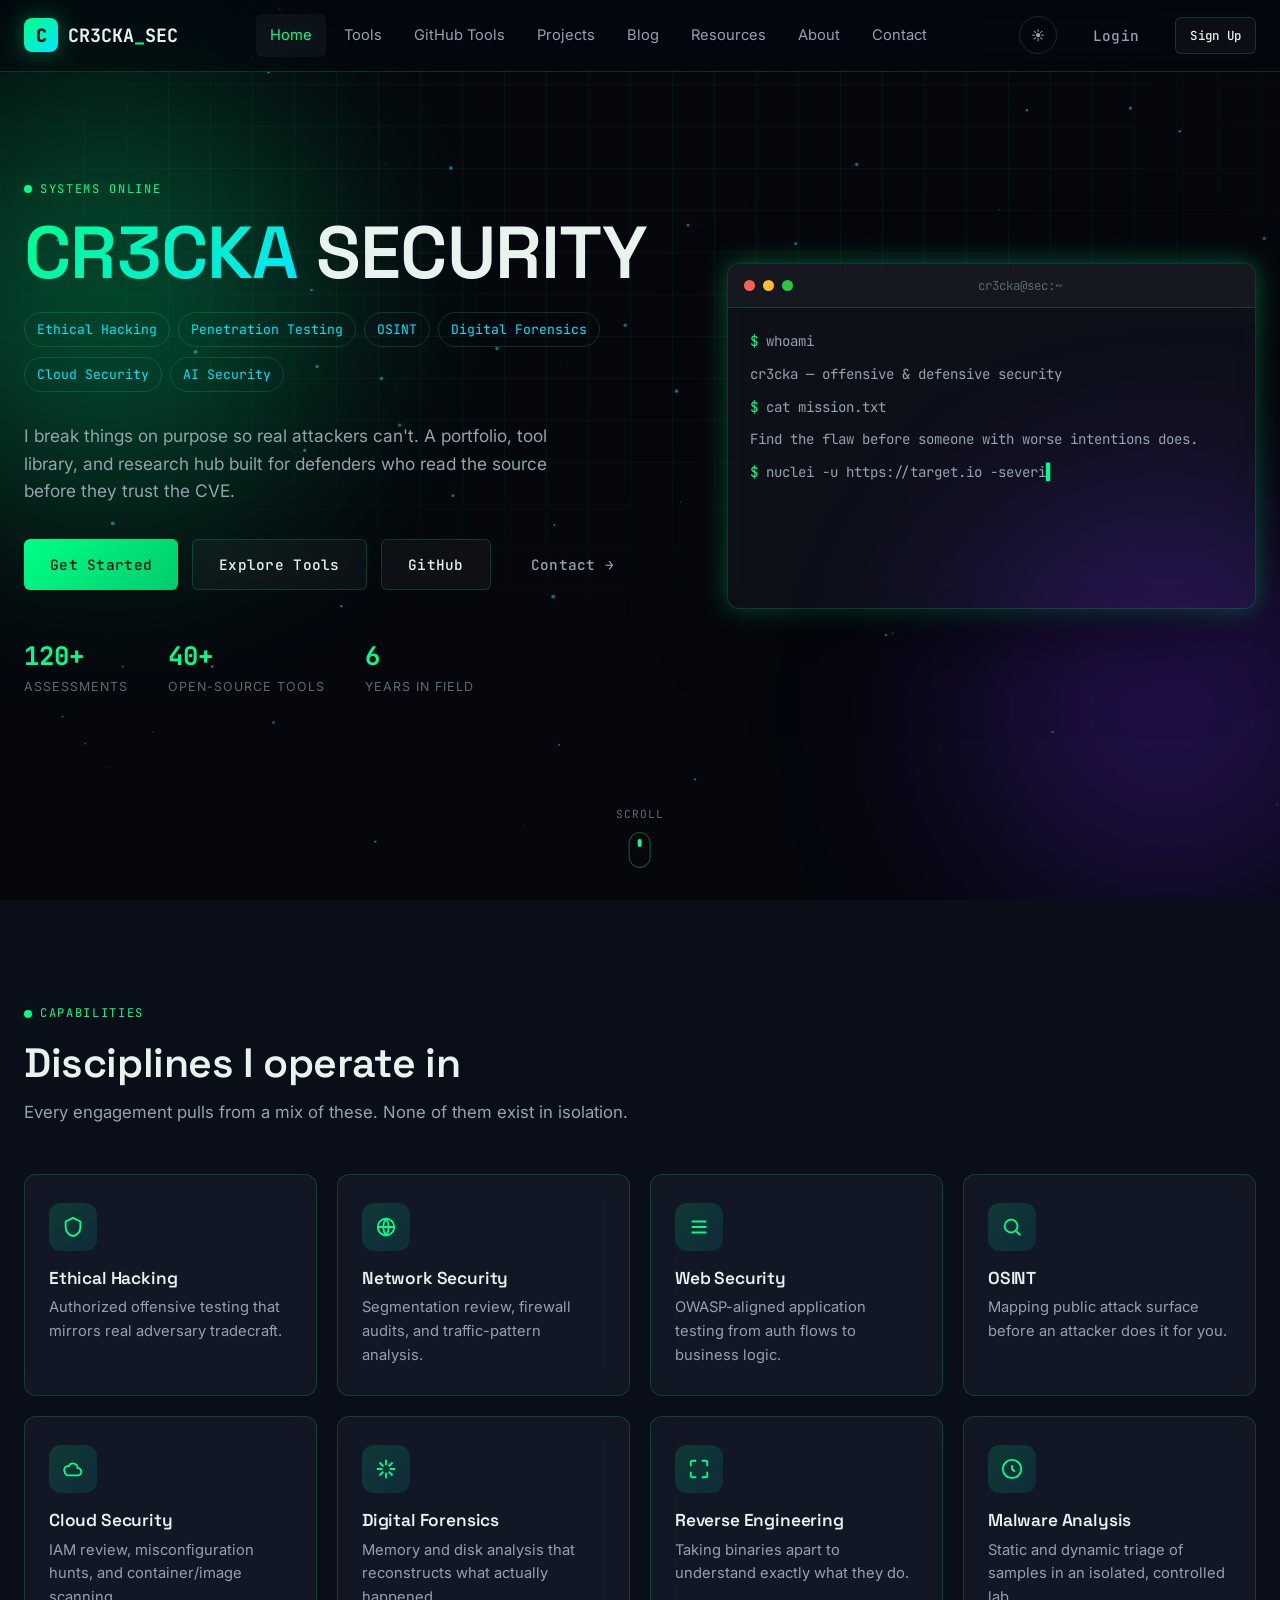
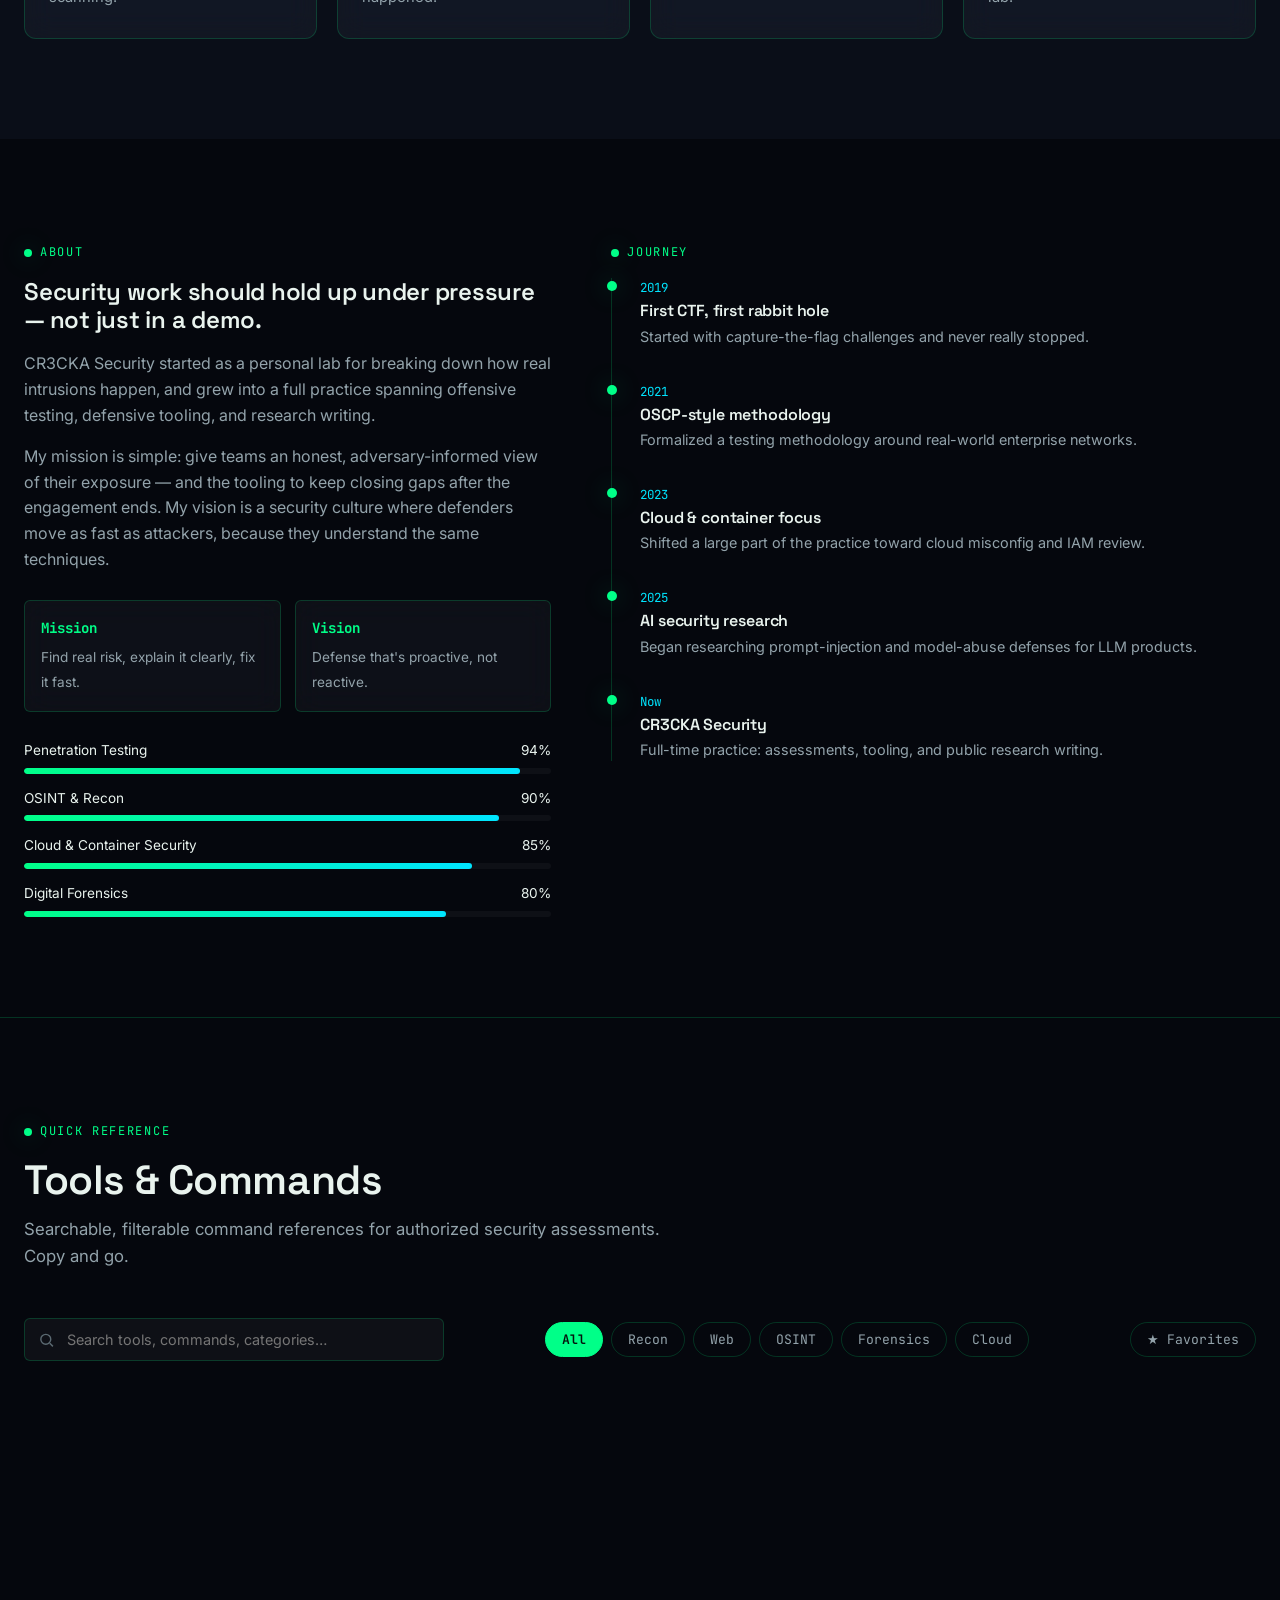
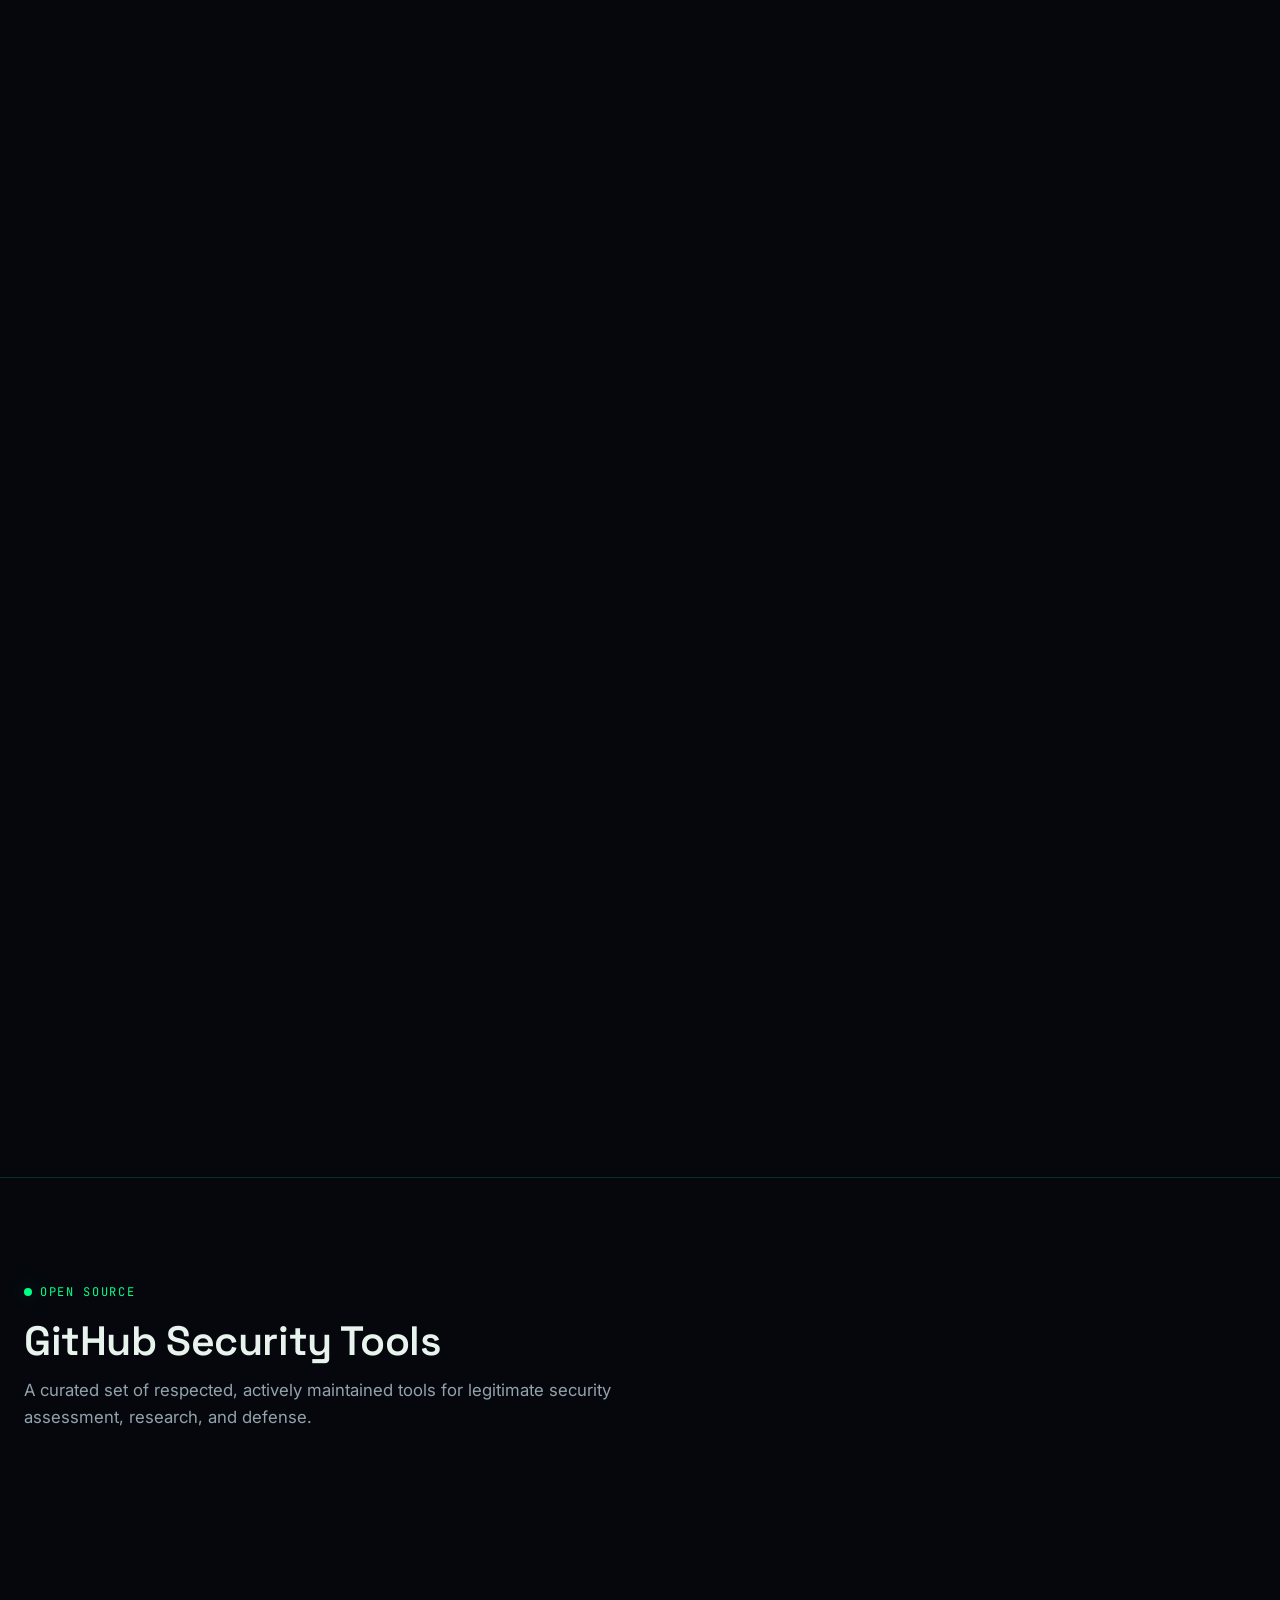
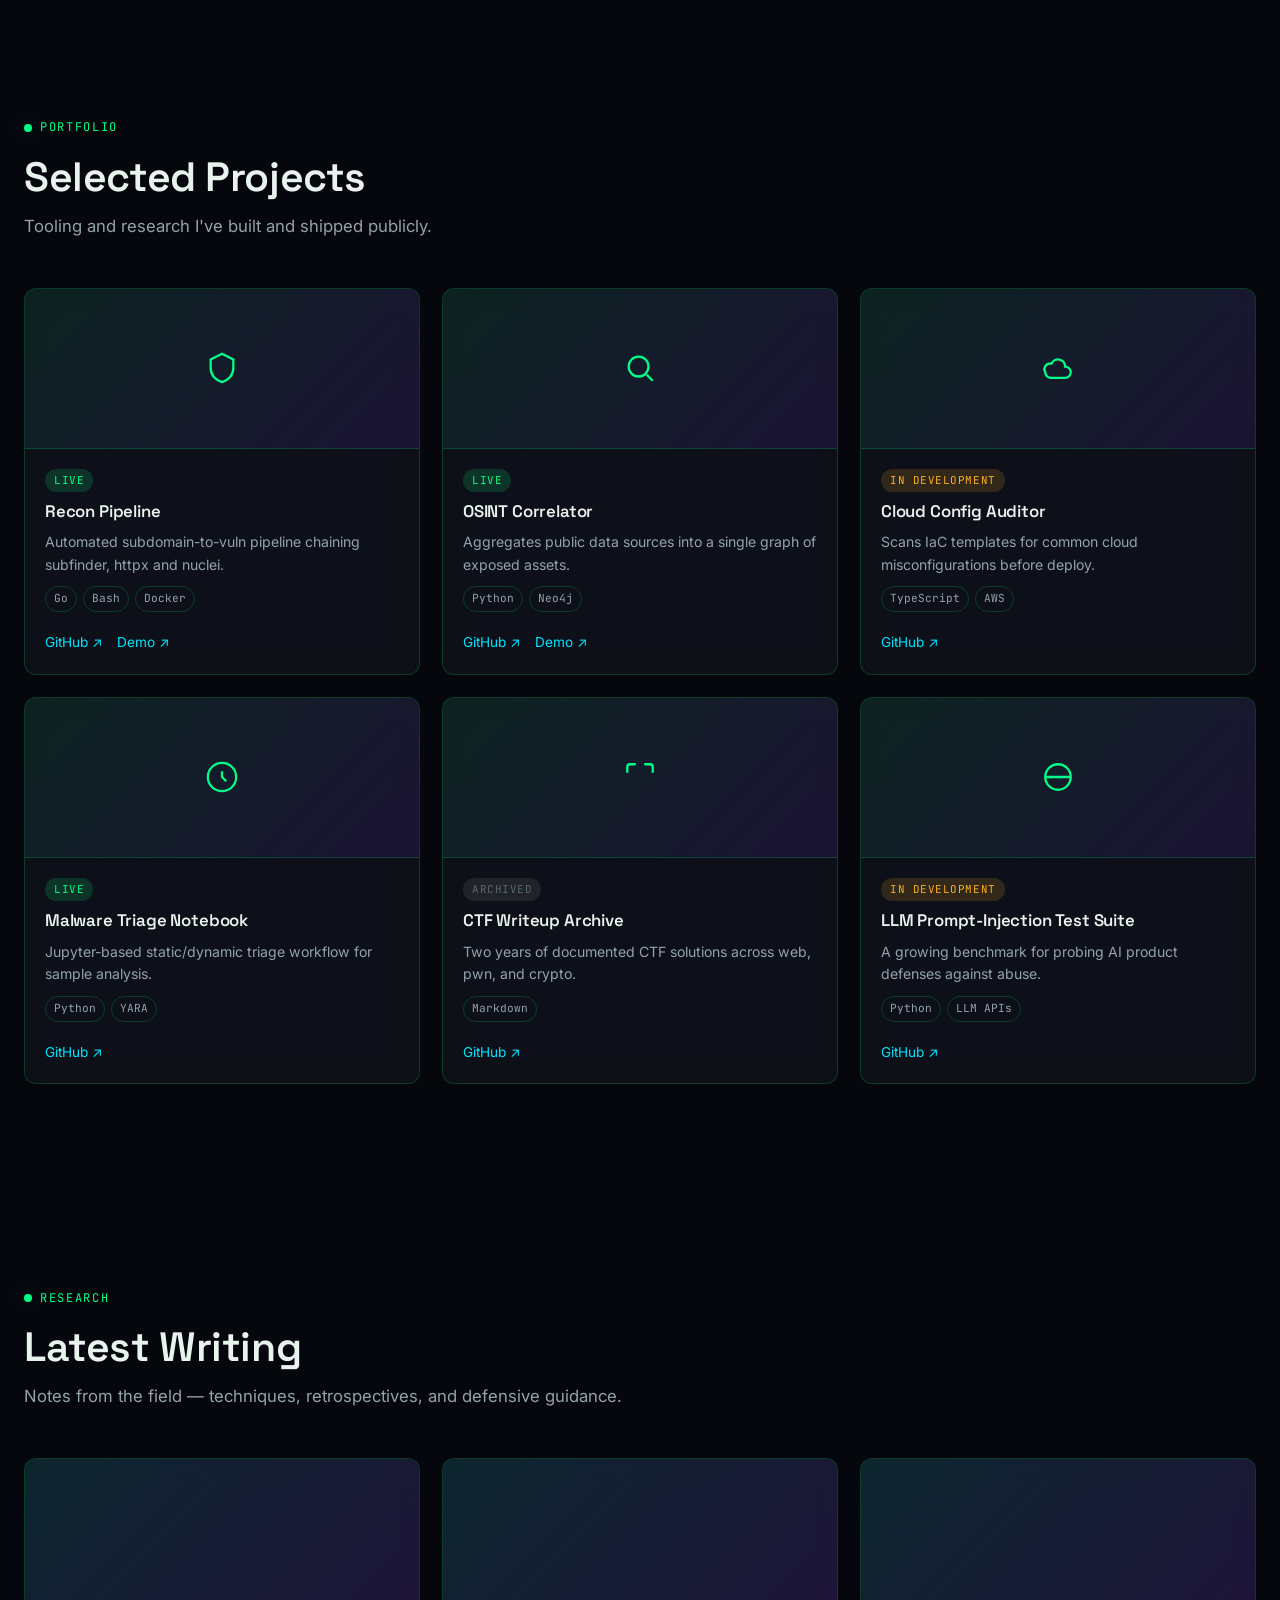
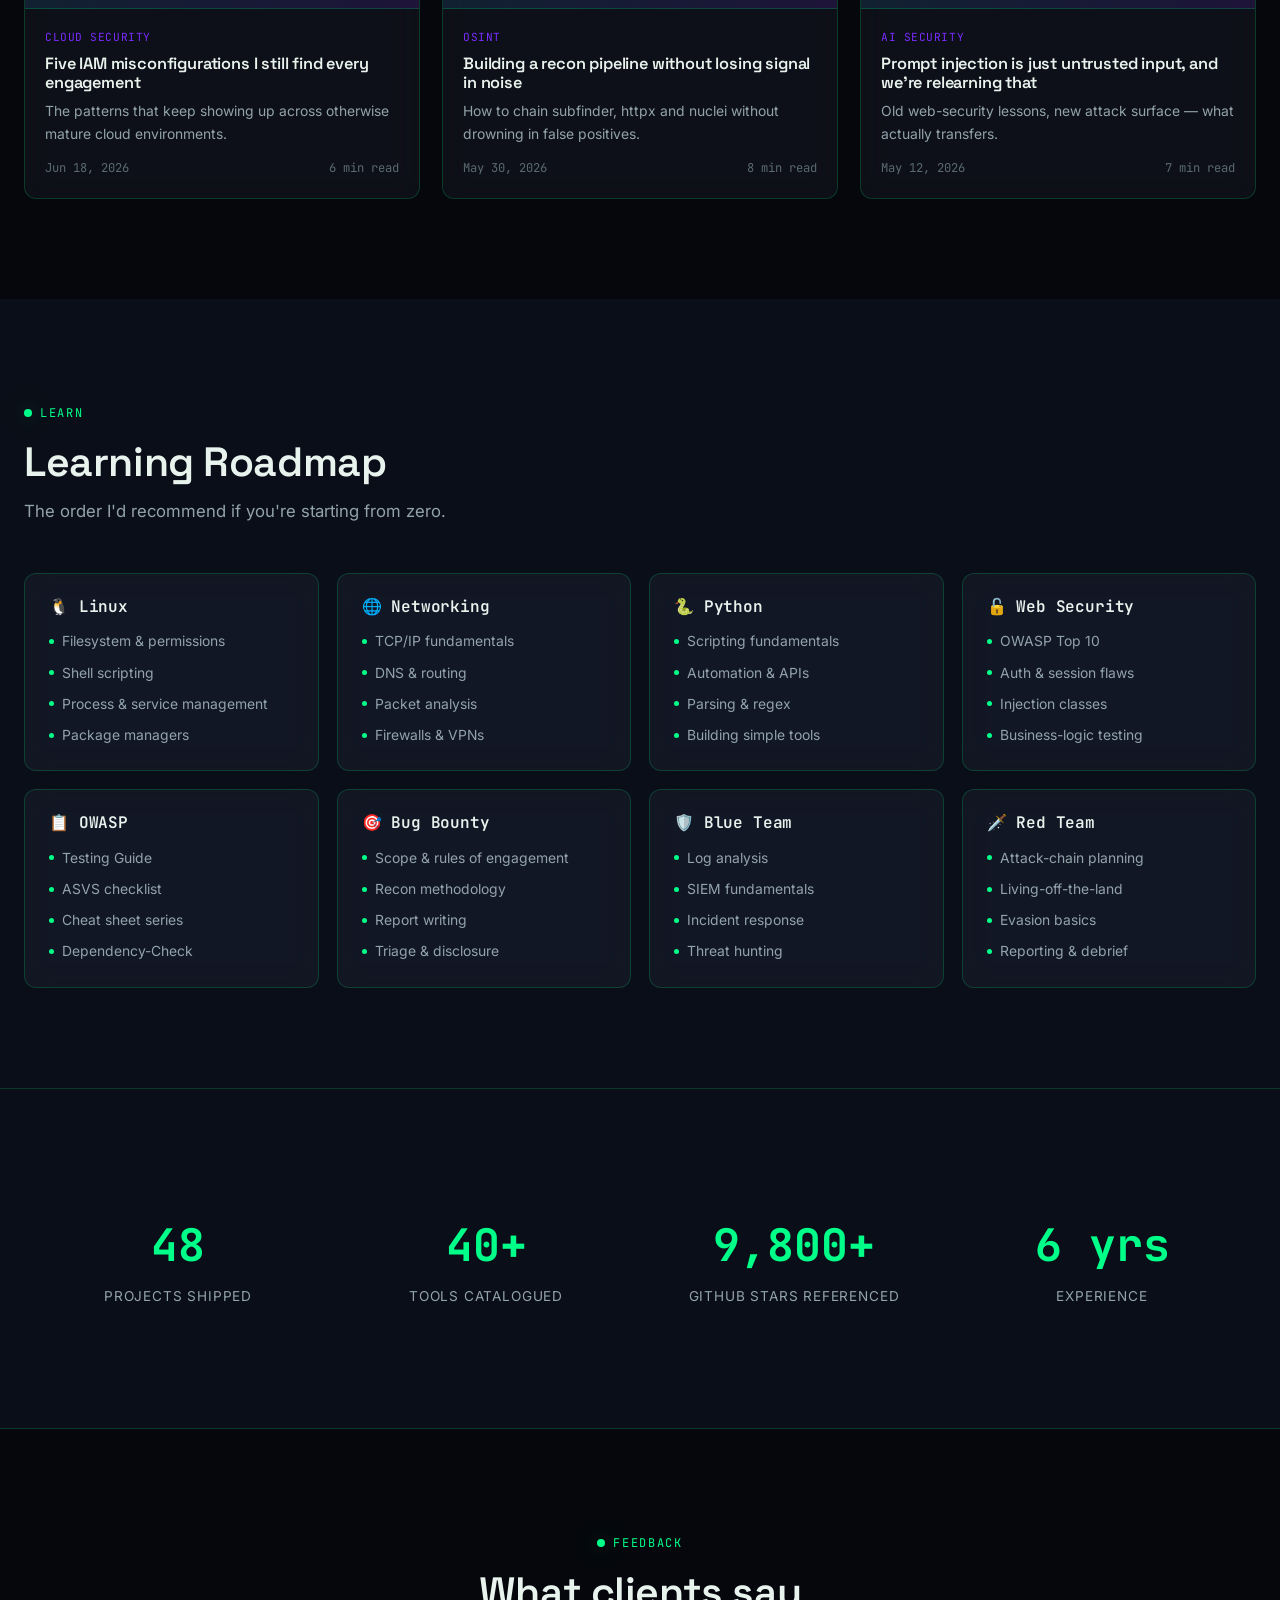
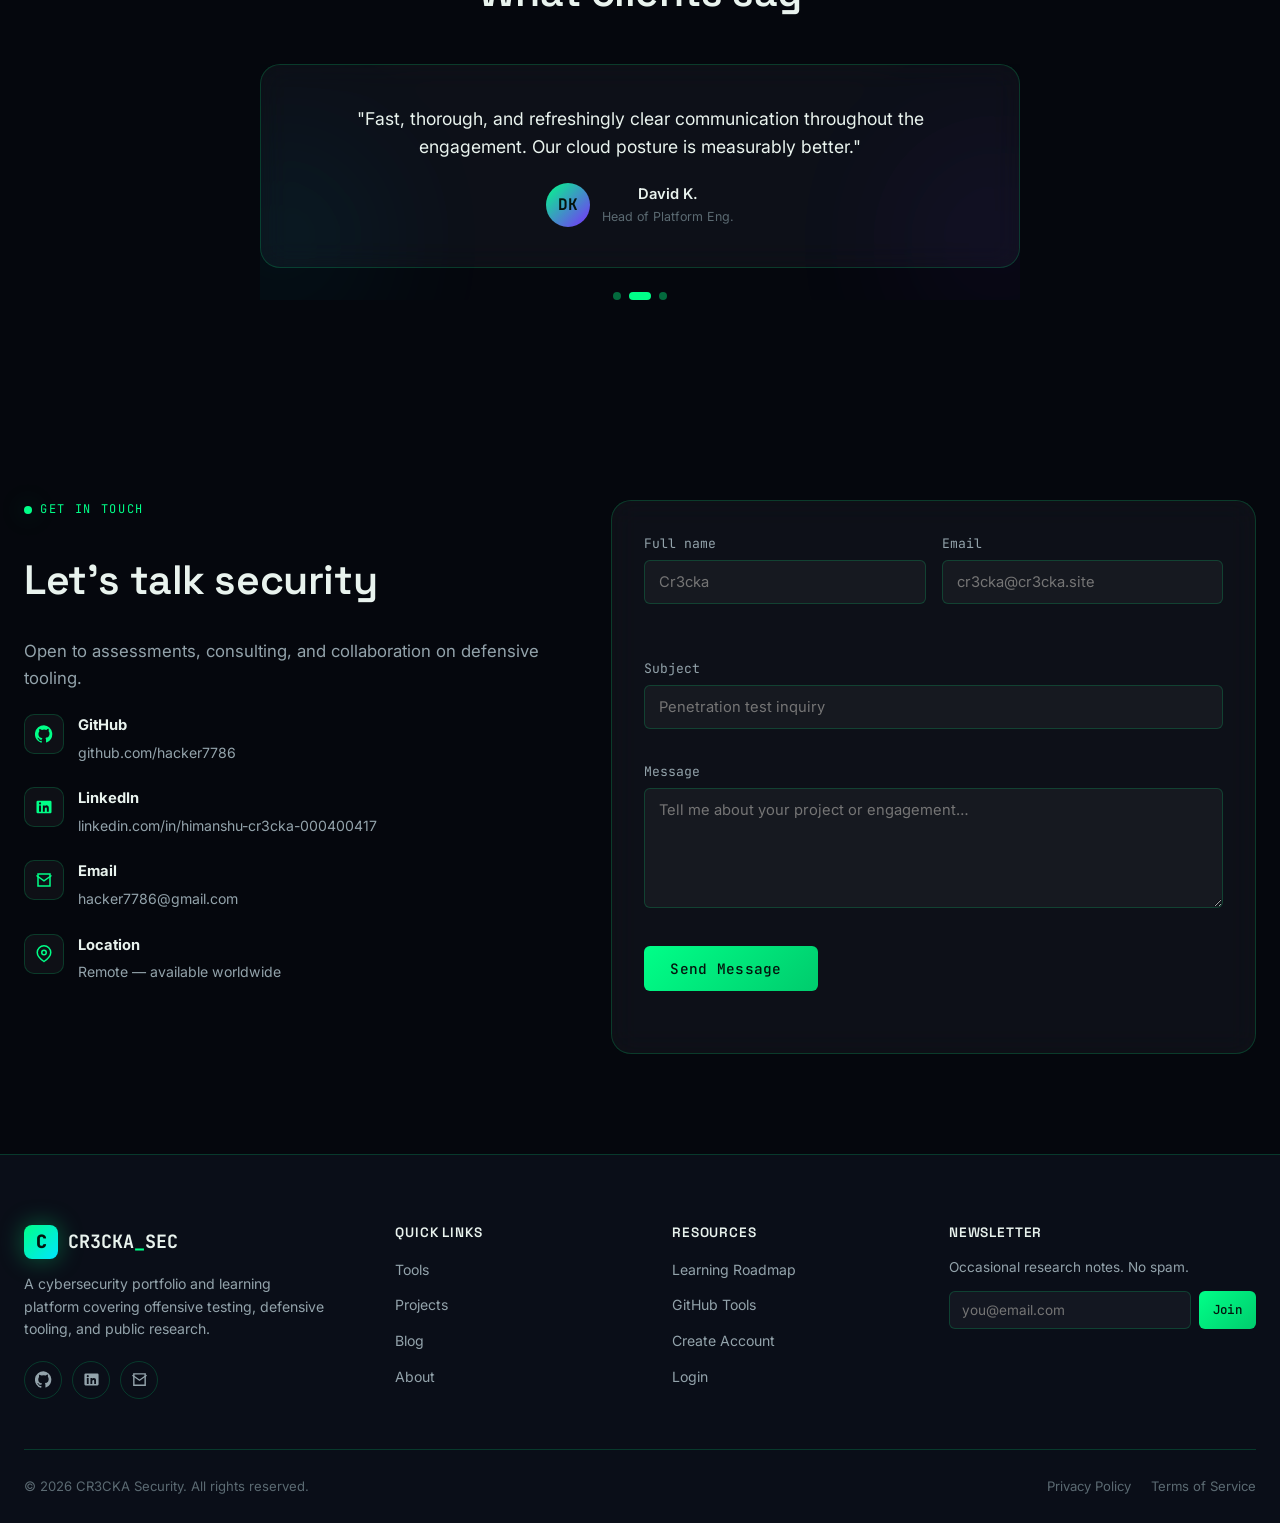
==== commit 41f9fe75: "Update index.html" ====
--- a/index.html
+++ b/index.html
@@ -1,5 +1,17 @@
 <!DOCTYPE html>
 <html lang="en">
+<style>
+/* Remove unwanted gaps between landing page sections */
+main {
+    margin: 0 !important;
+    padding: 0 !important;
+}
+
+main > section {
+    margin-top: 0 !important;
+    margin-bottom: 0 !important;
+}
+</style>
 <head>
 <meta charset="UTF-8" />
 <meta name="viewport" content="width=device-width, initial-scale=1.0" />
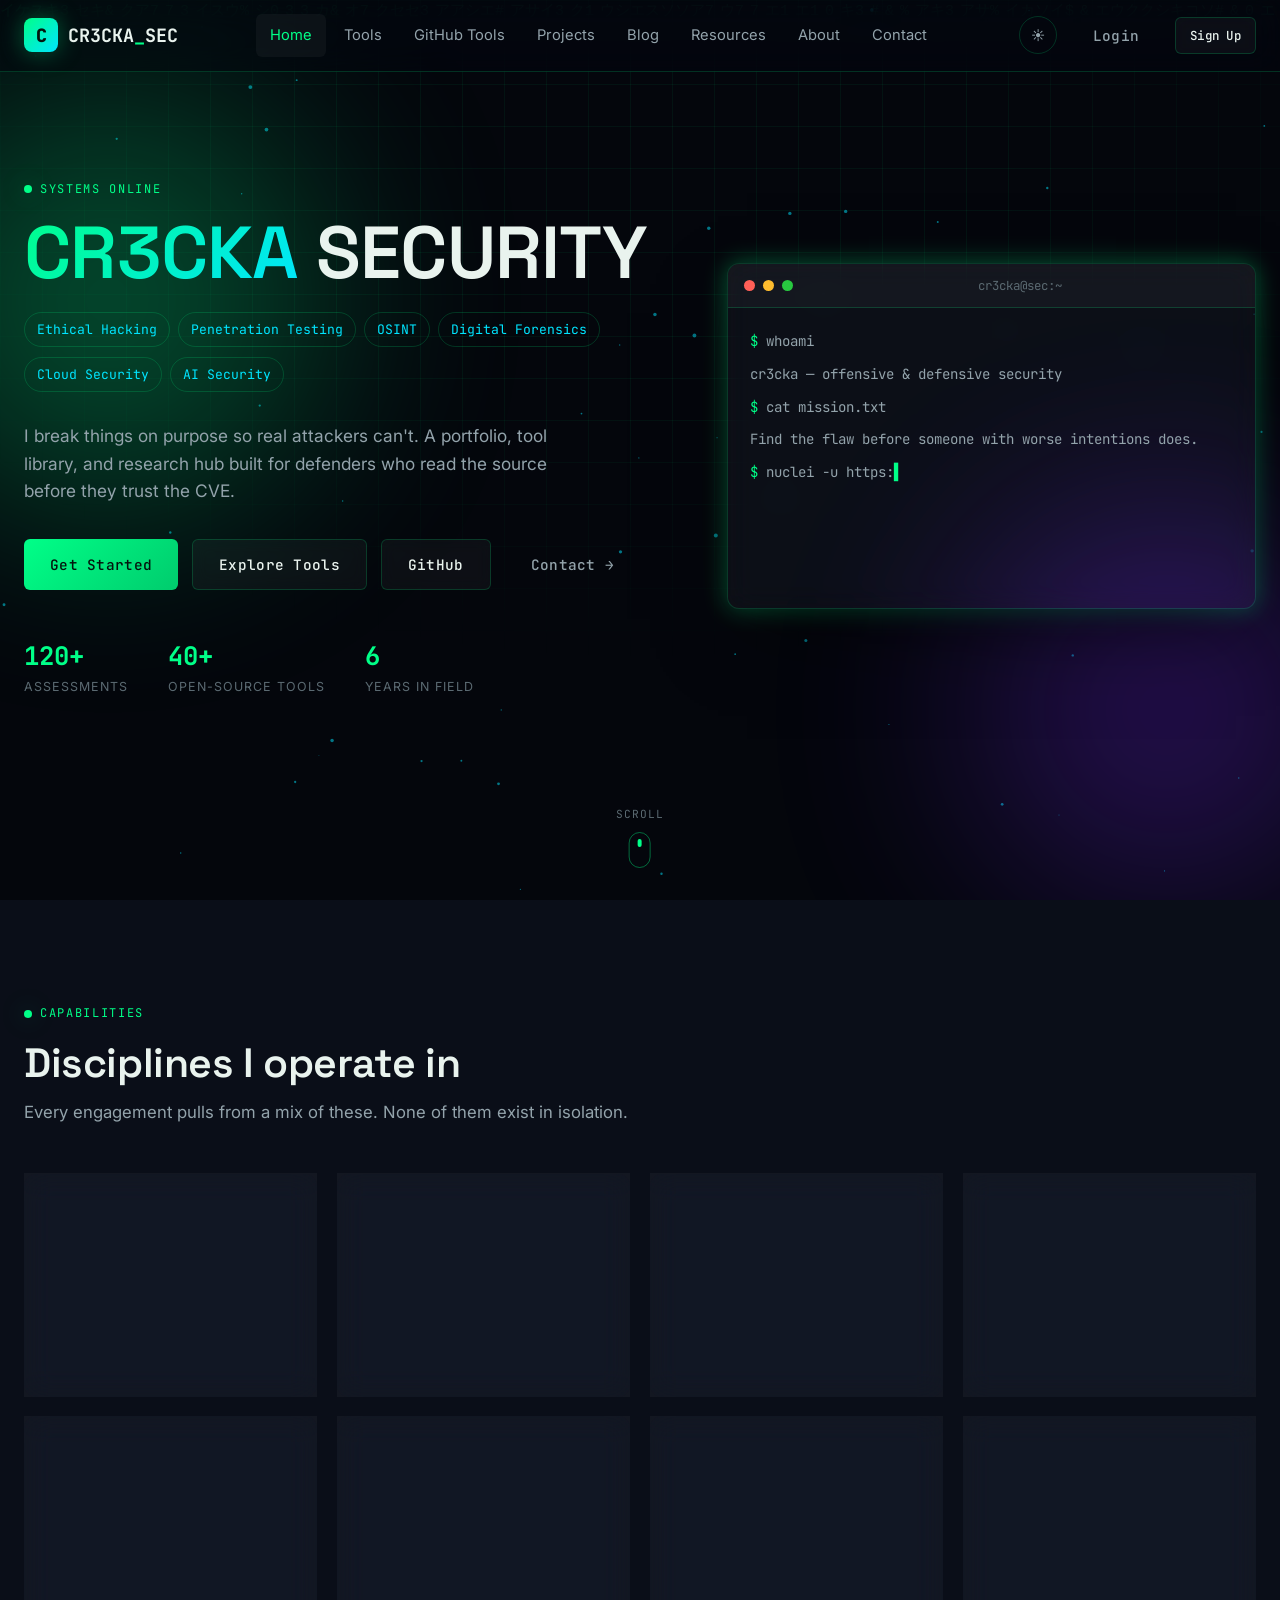
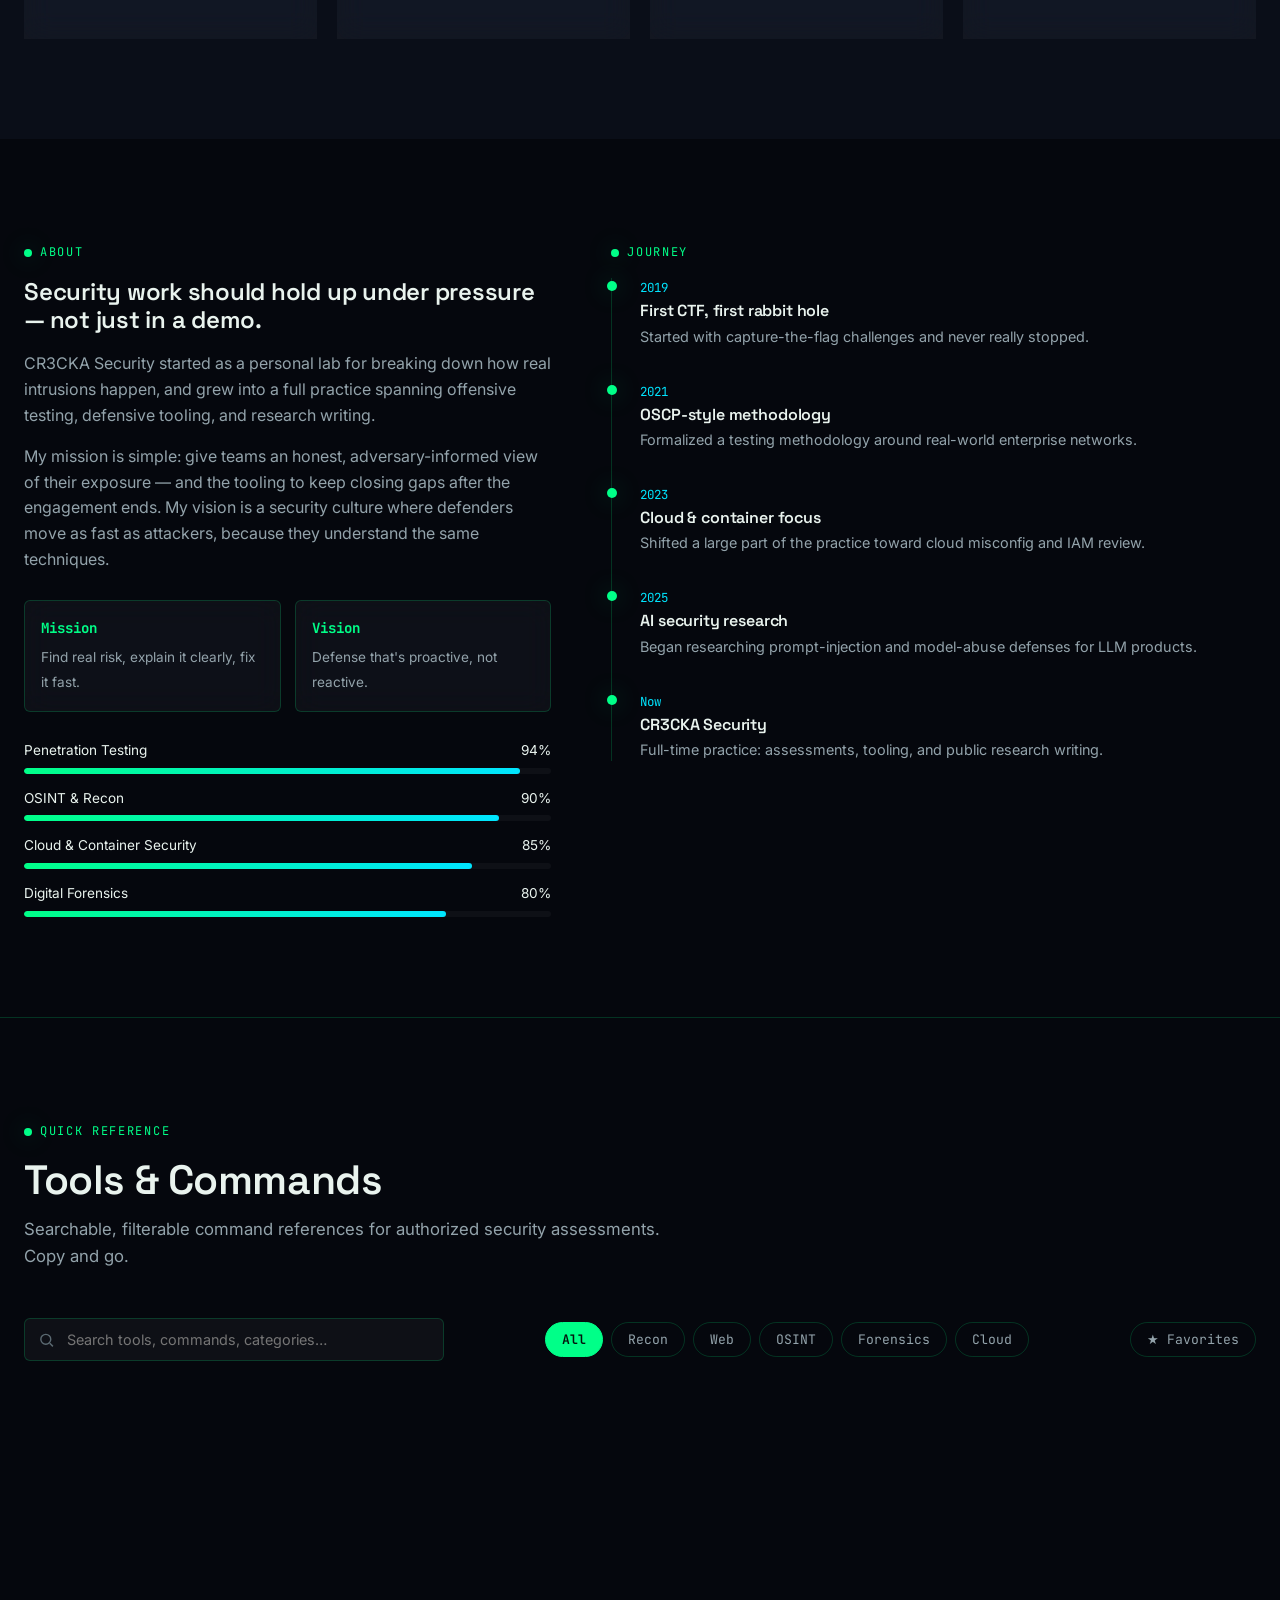
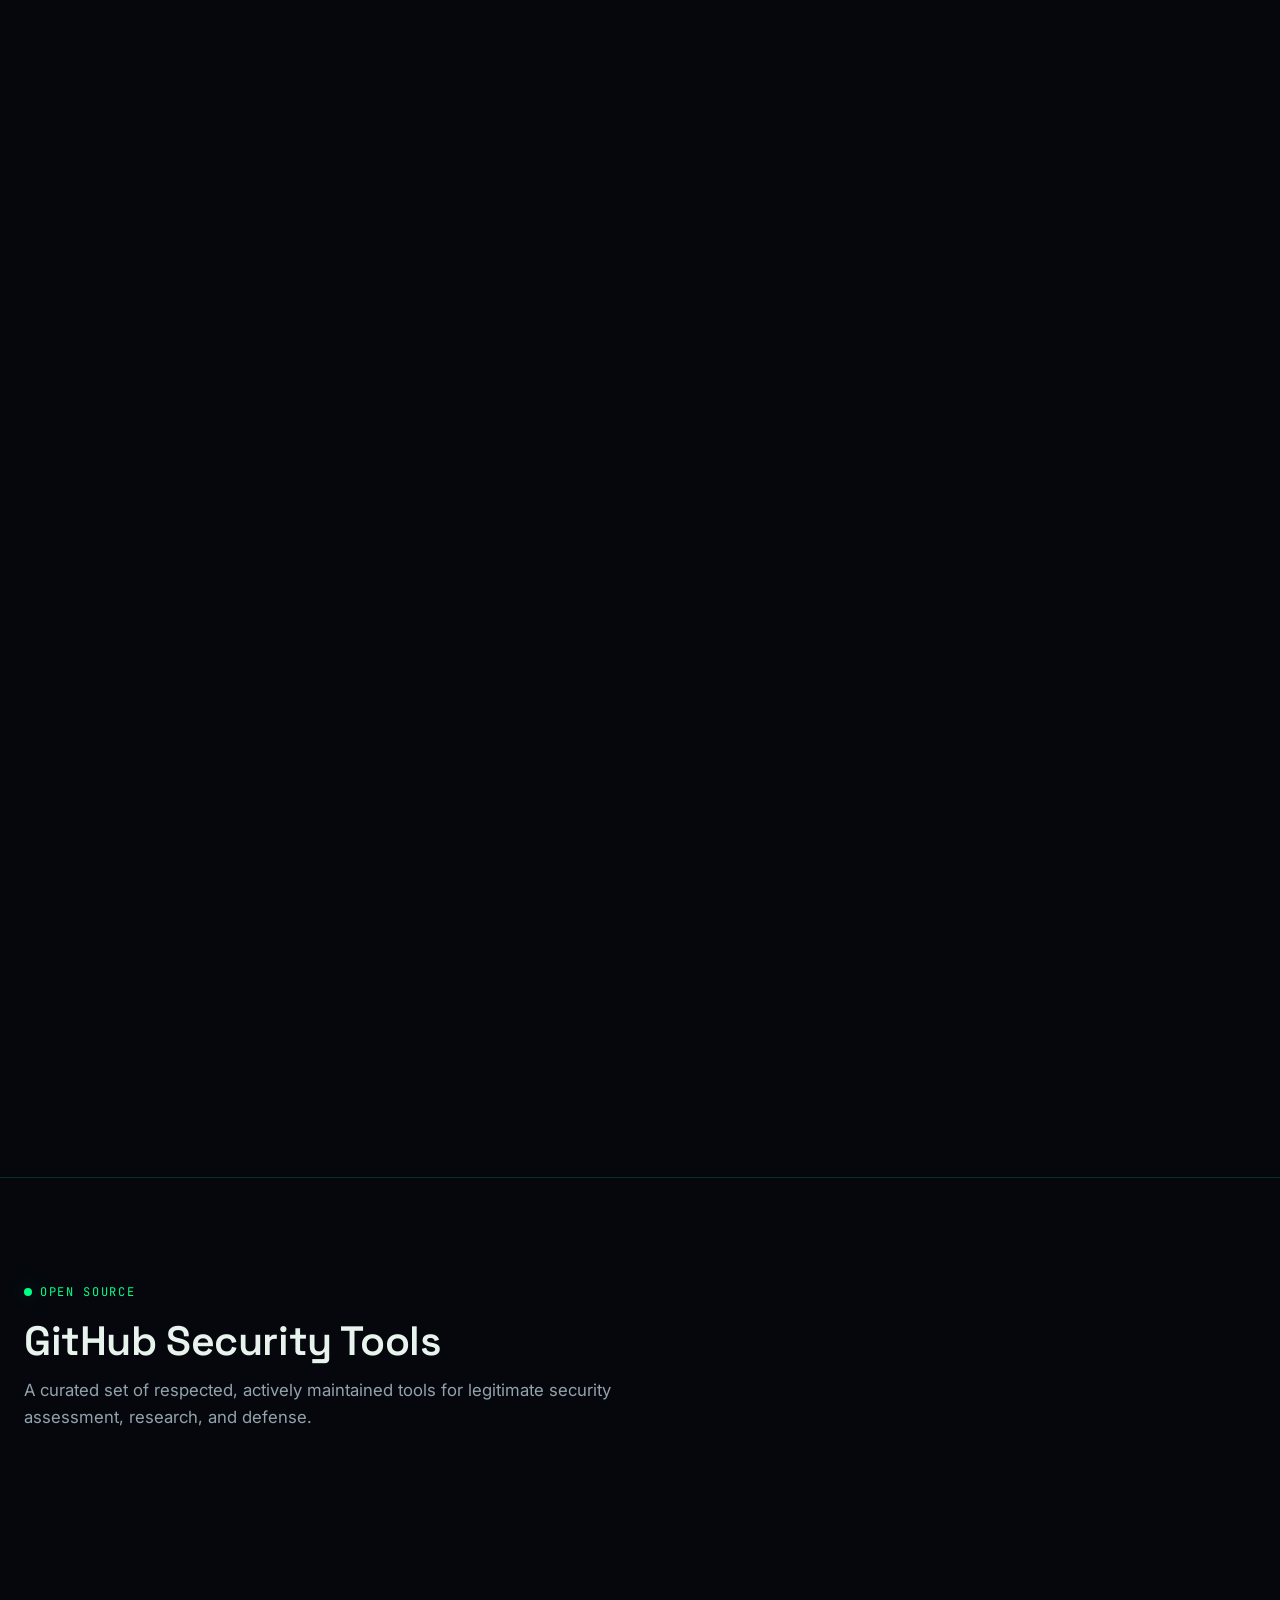
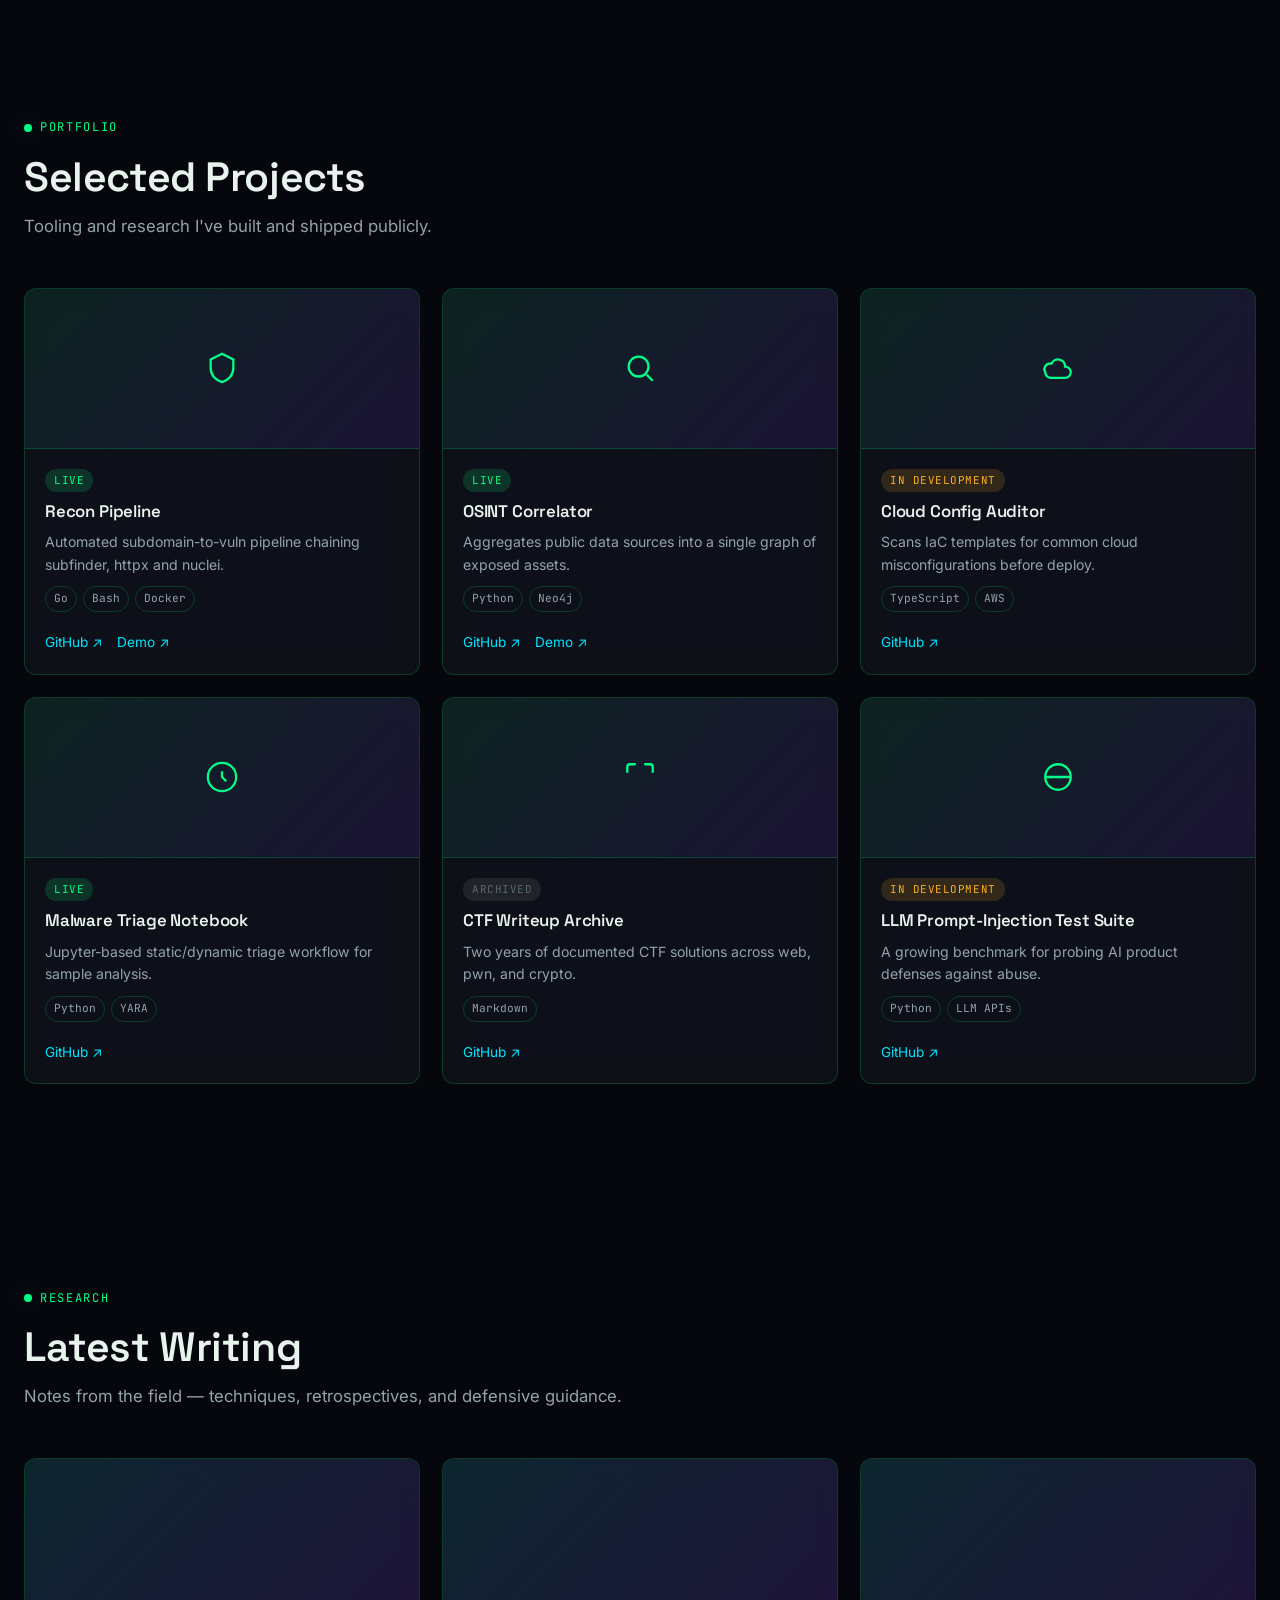
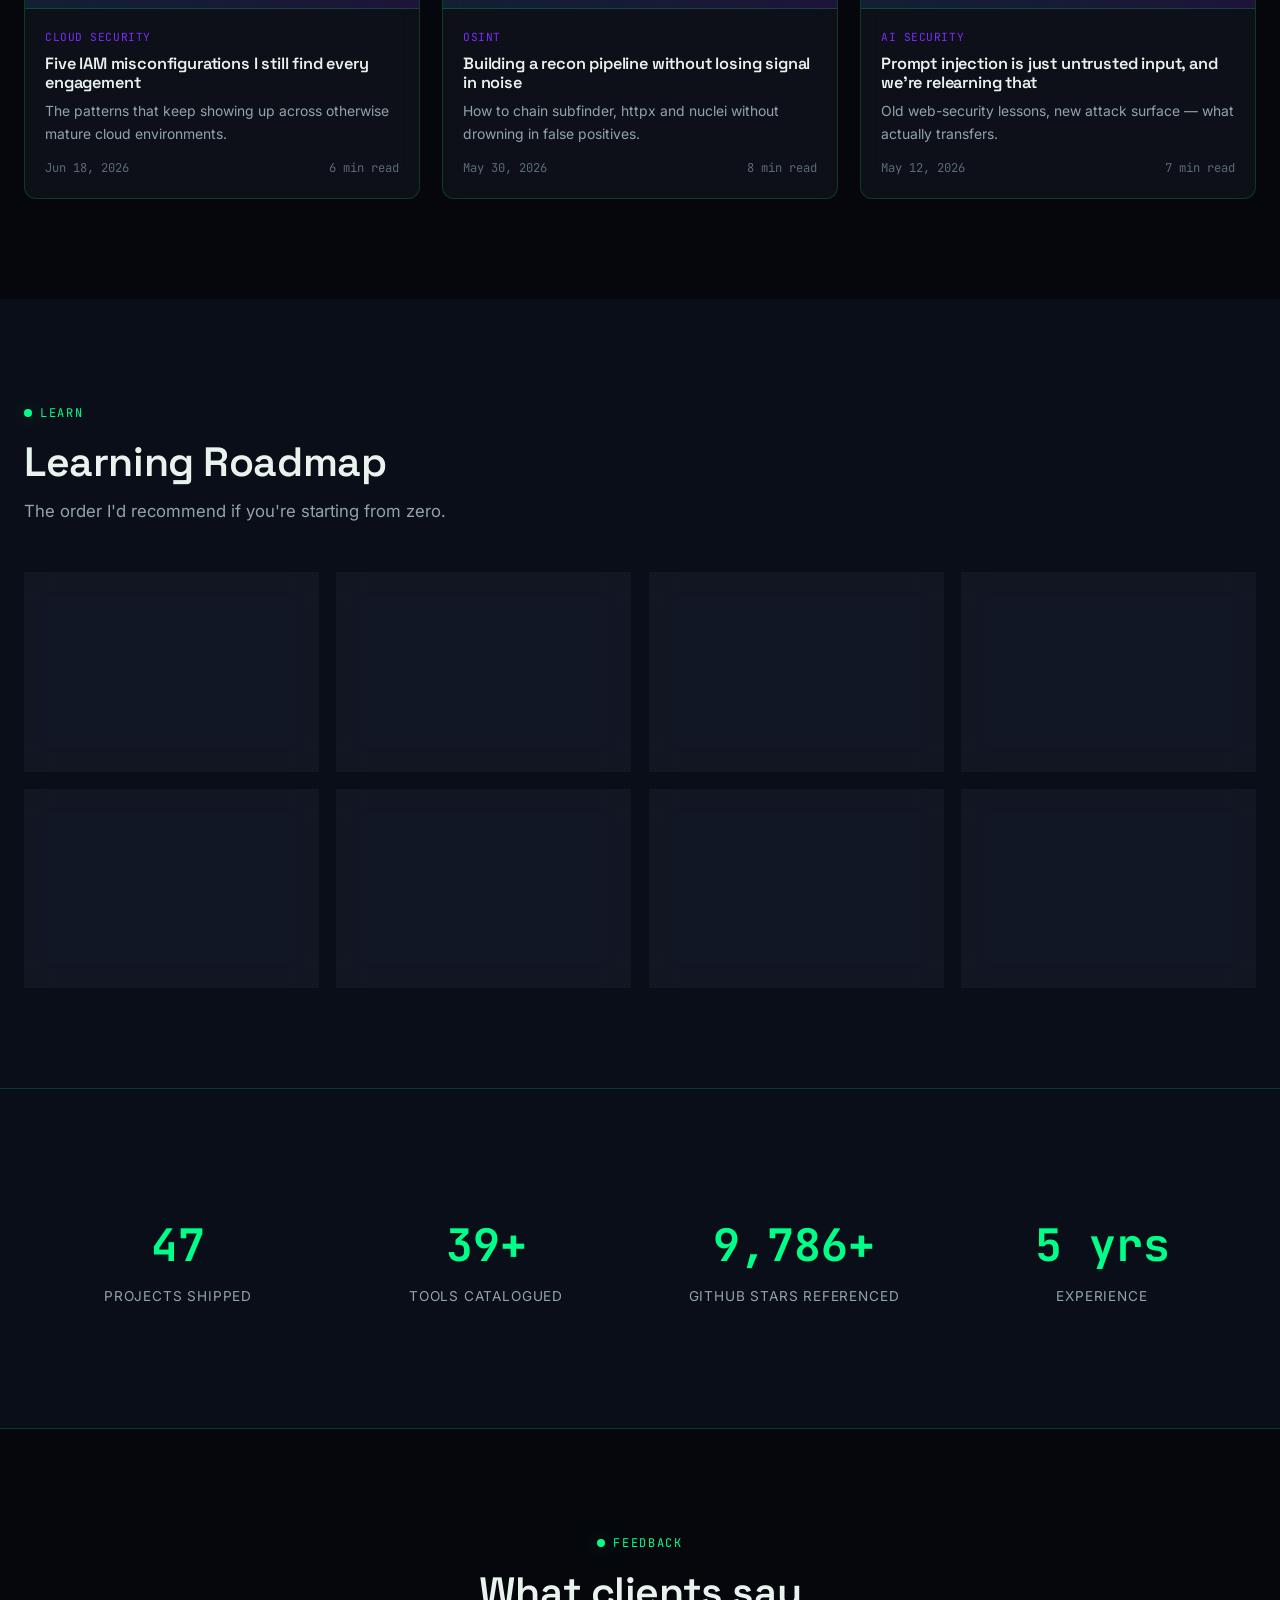
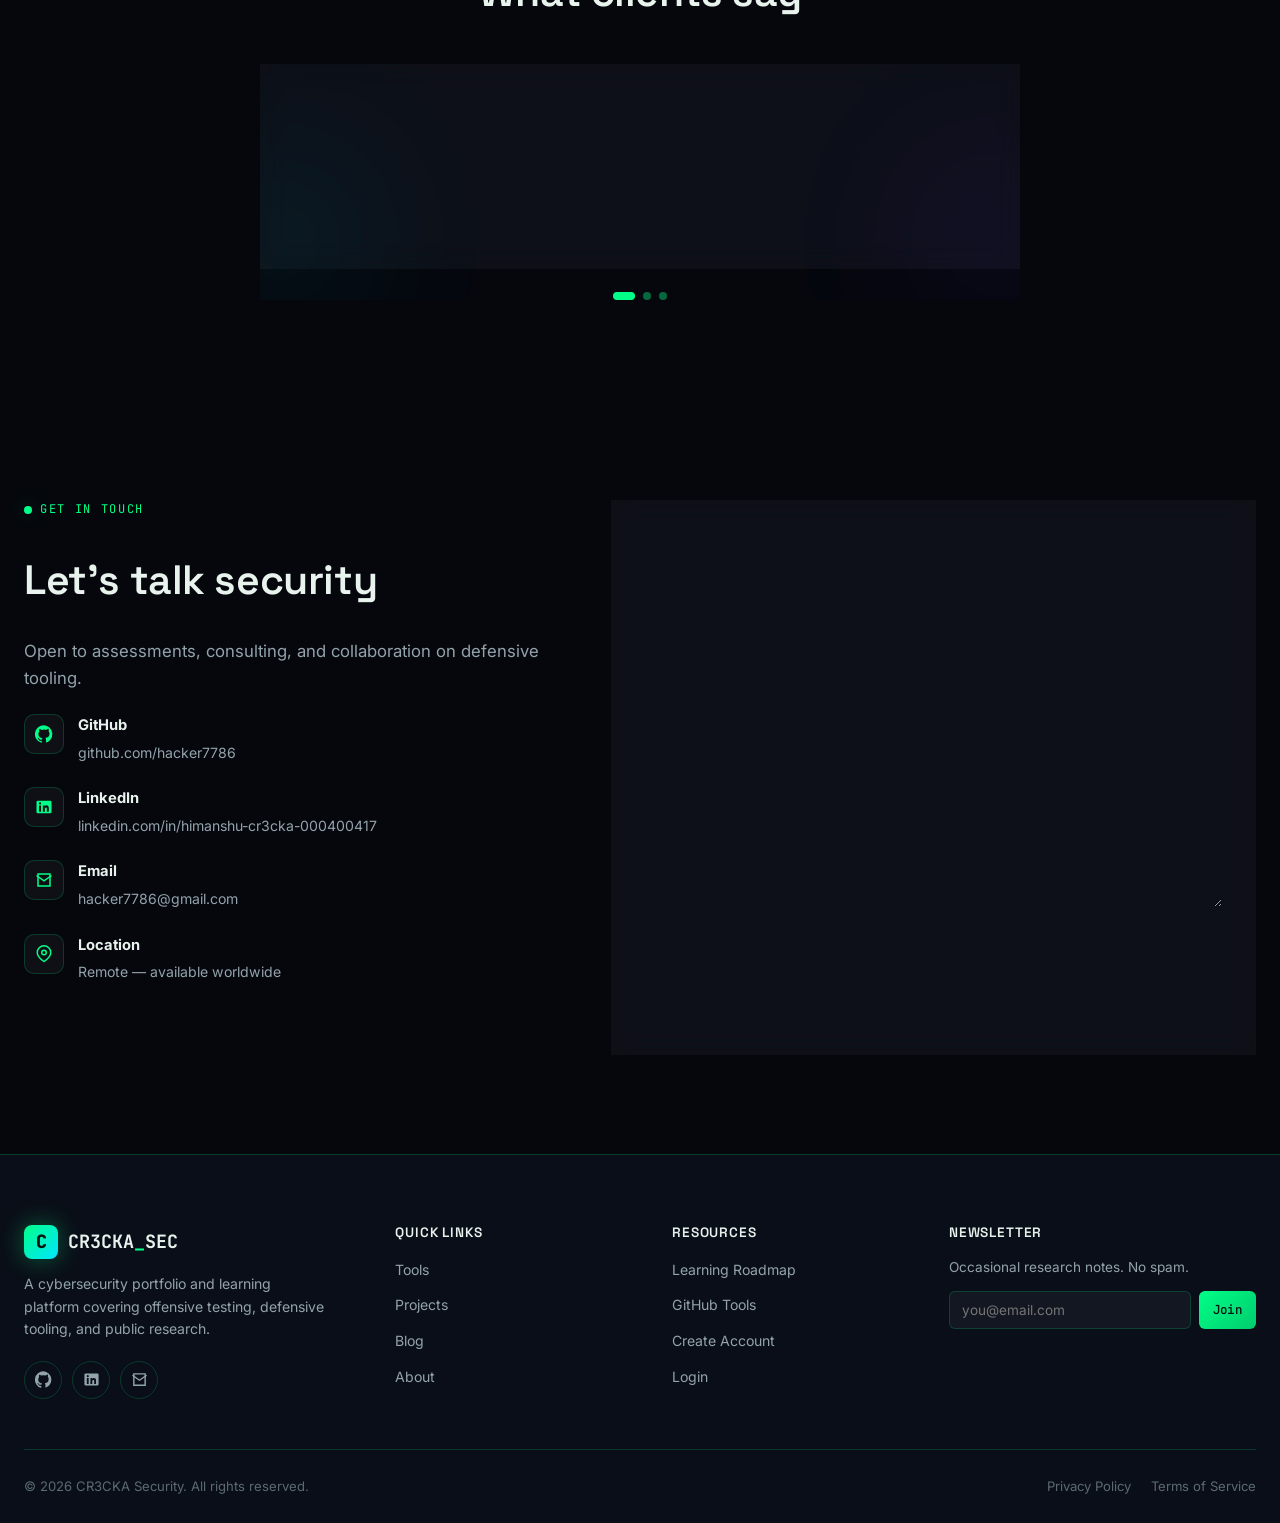
==== commit 63262536: "Update index.html" ====
--- a/index.html
+++ b/index.html
@@ -1,17 +1,5 @@
 <!DOCTYPE html>
 <html lang="en">
-<style>
-/* Remove unwanted gaps between landing page sections */
-main {
-    margin: 0 !important;
-    padding: 0 !important;
-}
-
-main > section {
-    margin-top: 0 !important;
-    margin-bottom: 0 !important;
-}
-</style>
 <head>
 <meta charset="UTF-8" />
 <meta name="viewport" content="width=device-width, initial-scale=1.0" />
@@ -20,7 +8,7 @@
 <meta name="keywords" content="cybersecurity, ethical hacking, penetration testing, OSINT, digital forensics, cloud security, red team, blue team, CR3CKA" />
 <meta name="author" content="CR3CKA Security" />
 <meta name="robots" content="index, follow" />
-<link rel="canonical" href="https://cr3cka.dev/" />
+<link rel="canonical" href="https://cr3cka786.in/" />
 
 <!-- Open Graph -->
 <meta property="og:type" content="website" />
